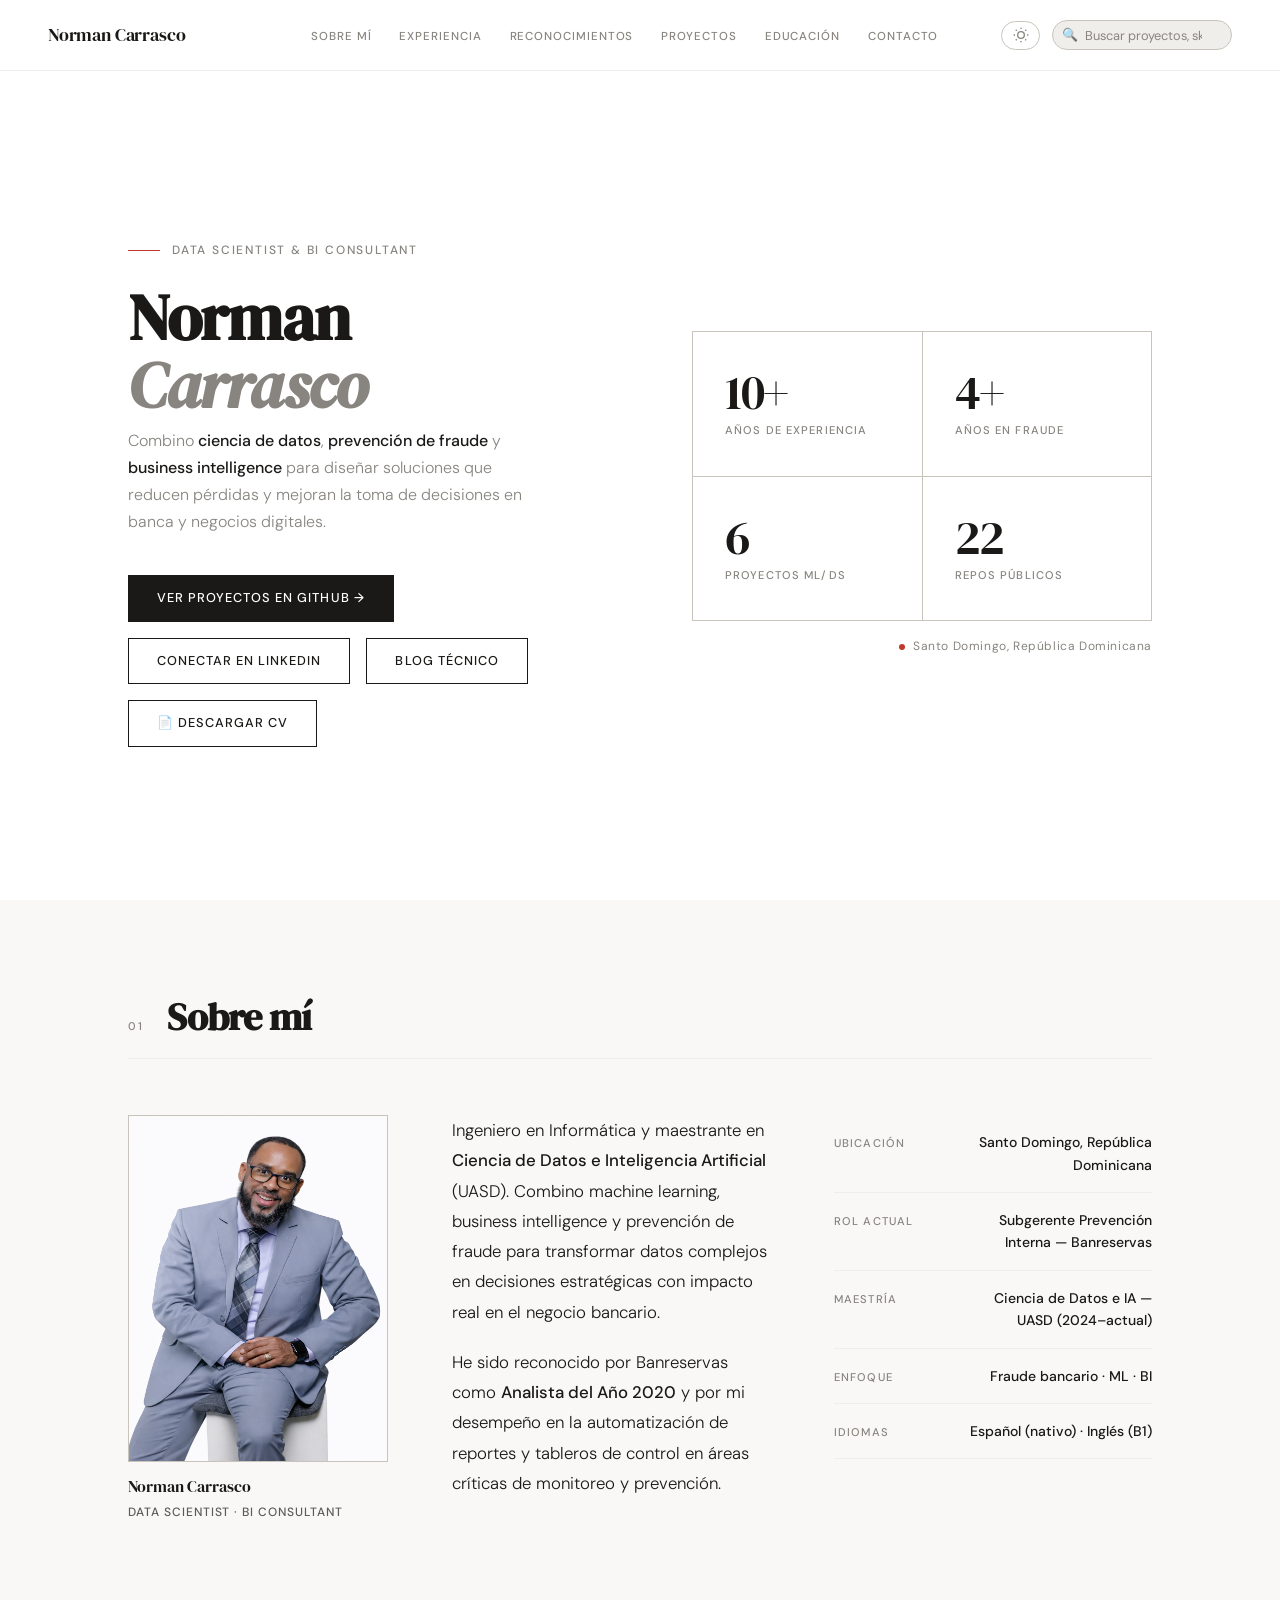
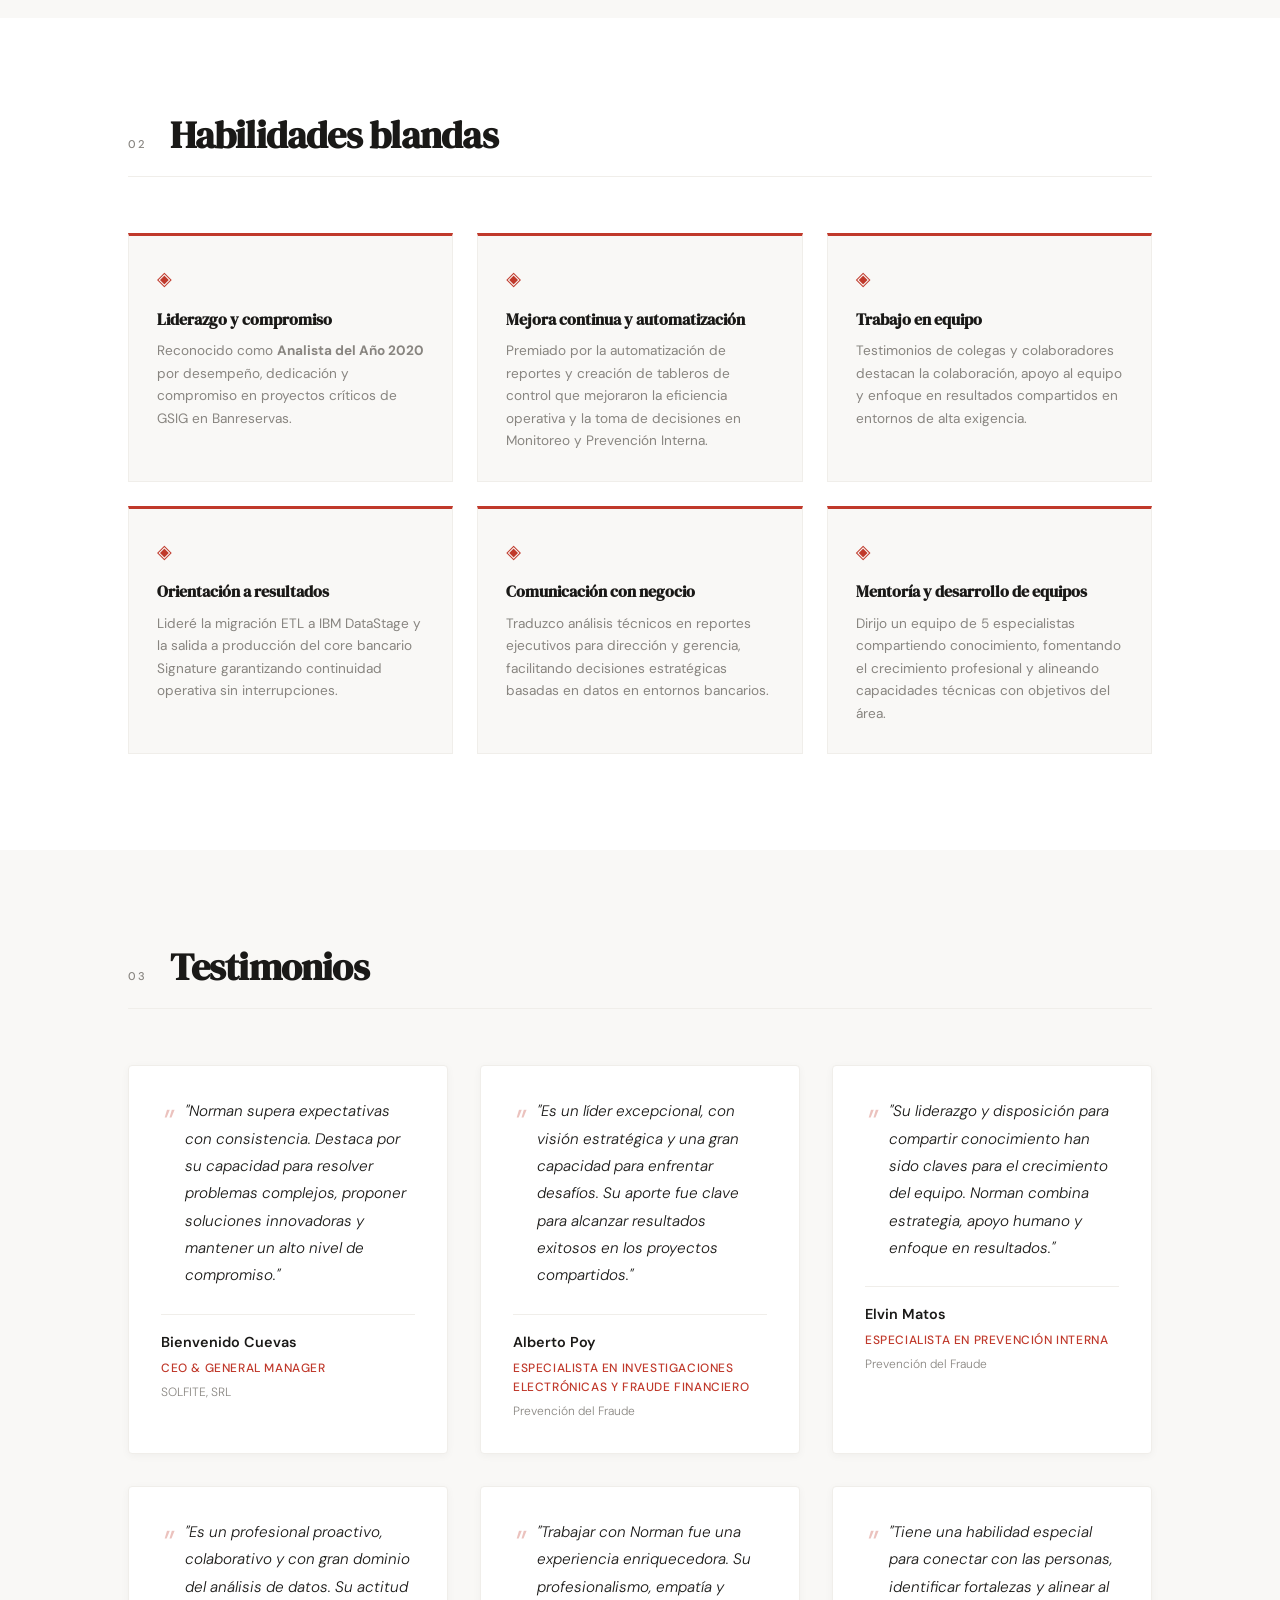
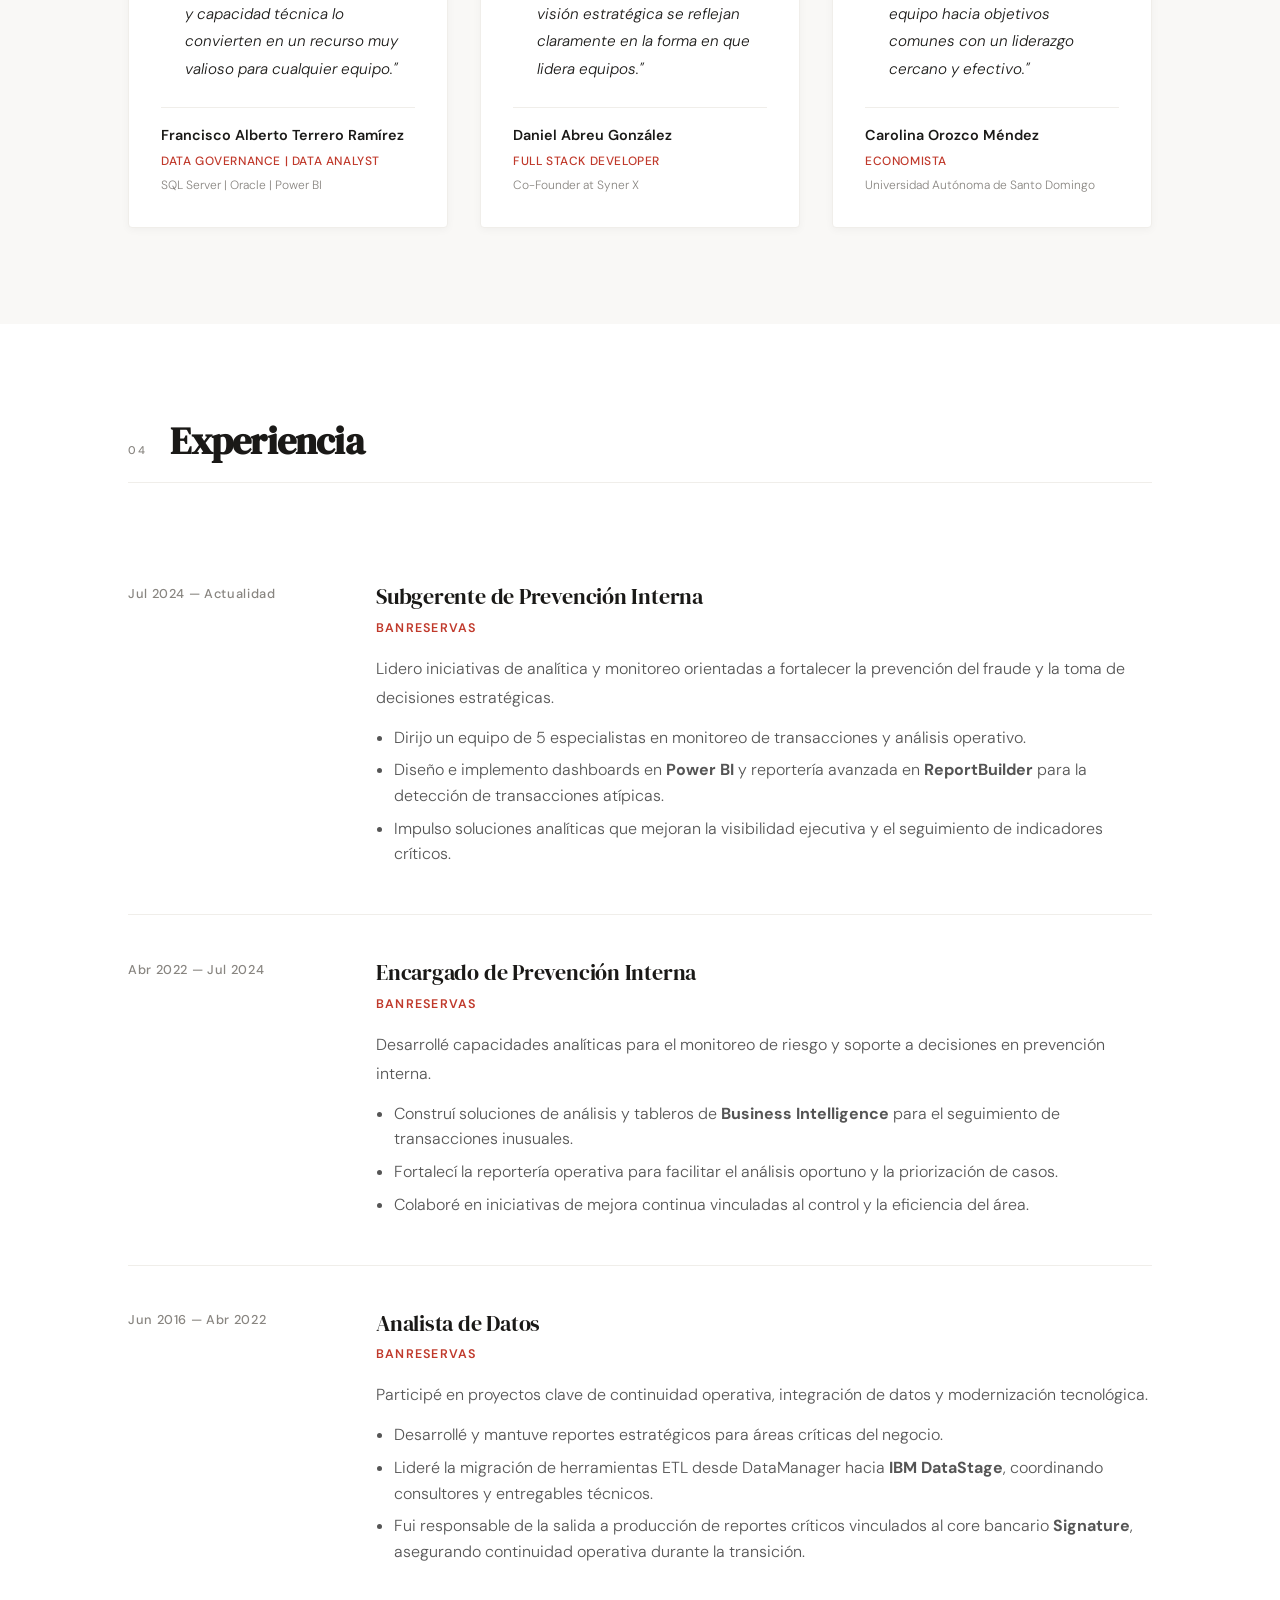
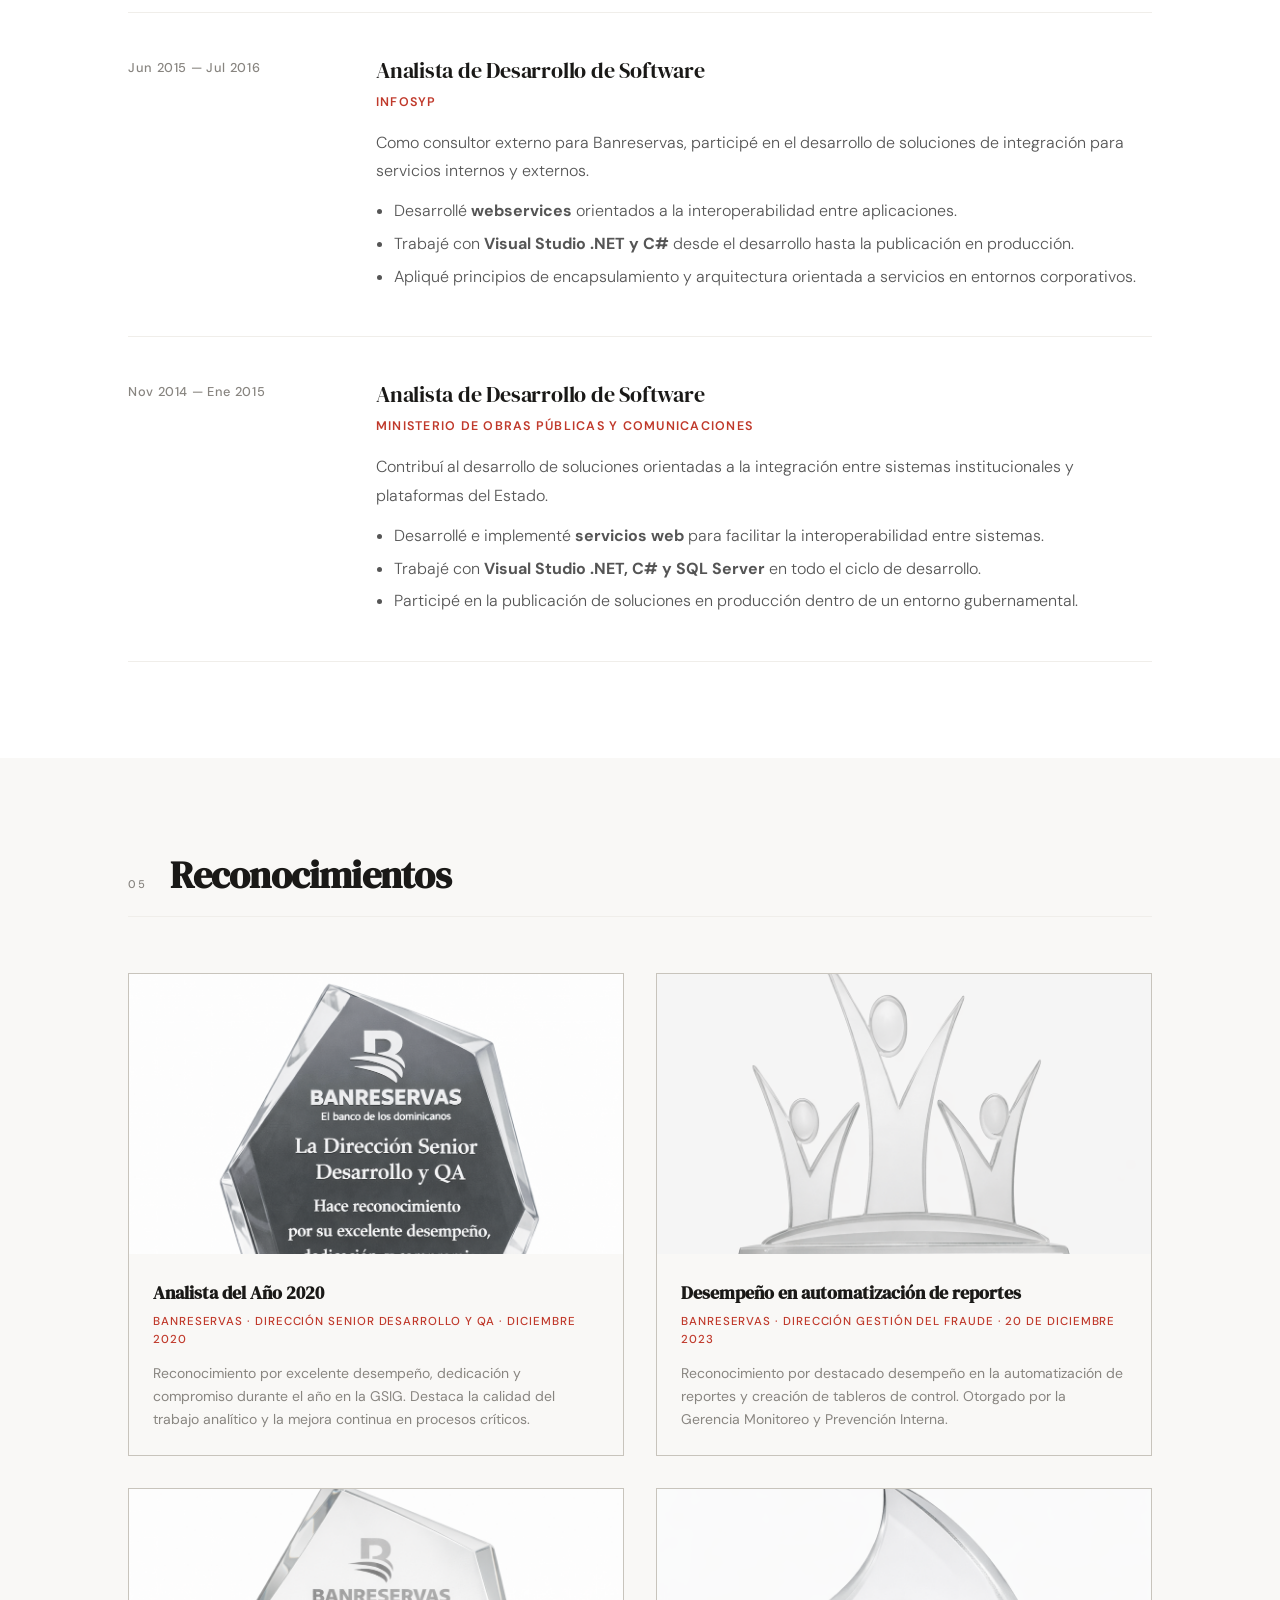
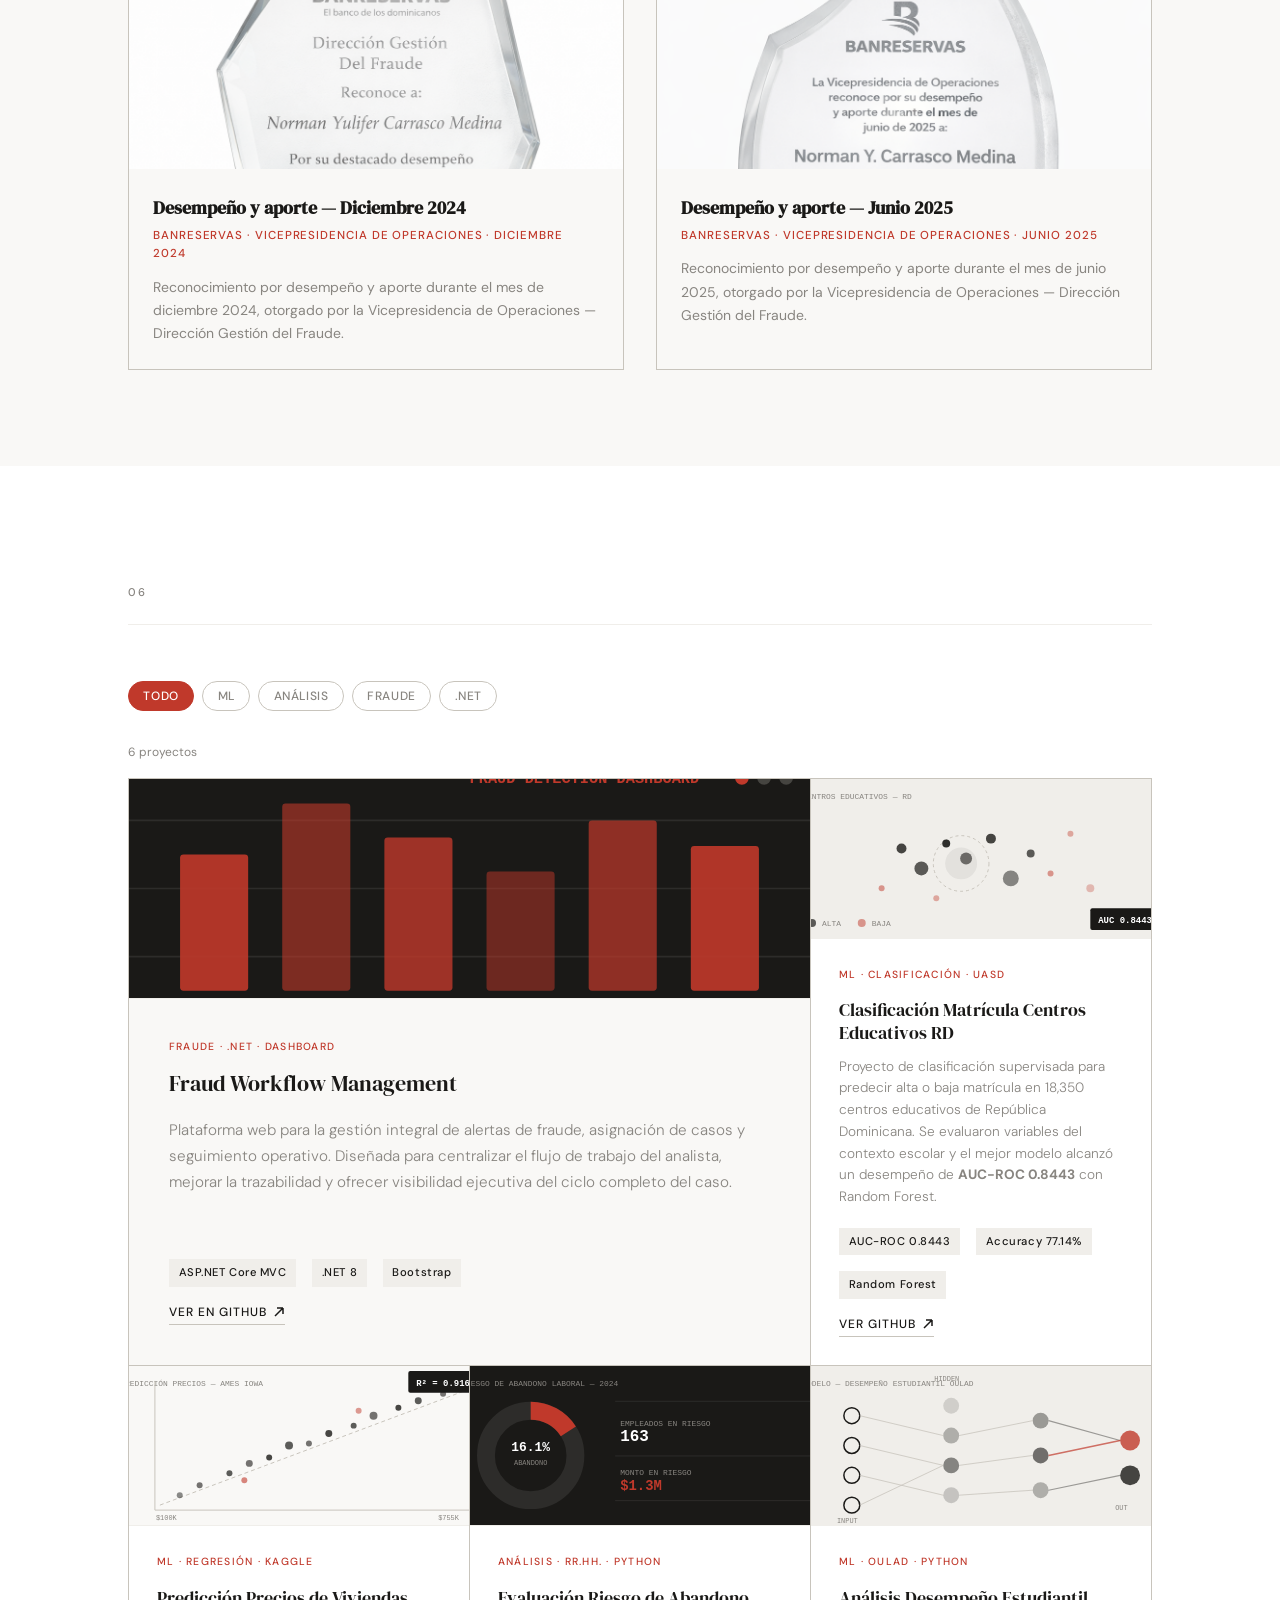
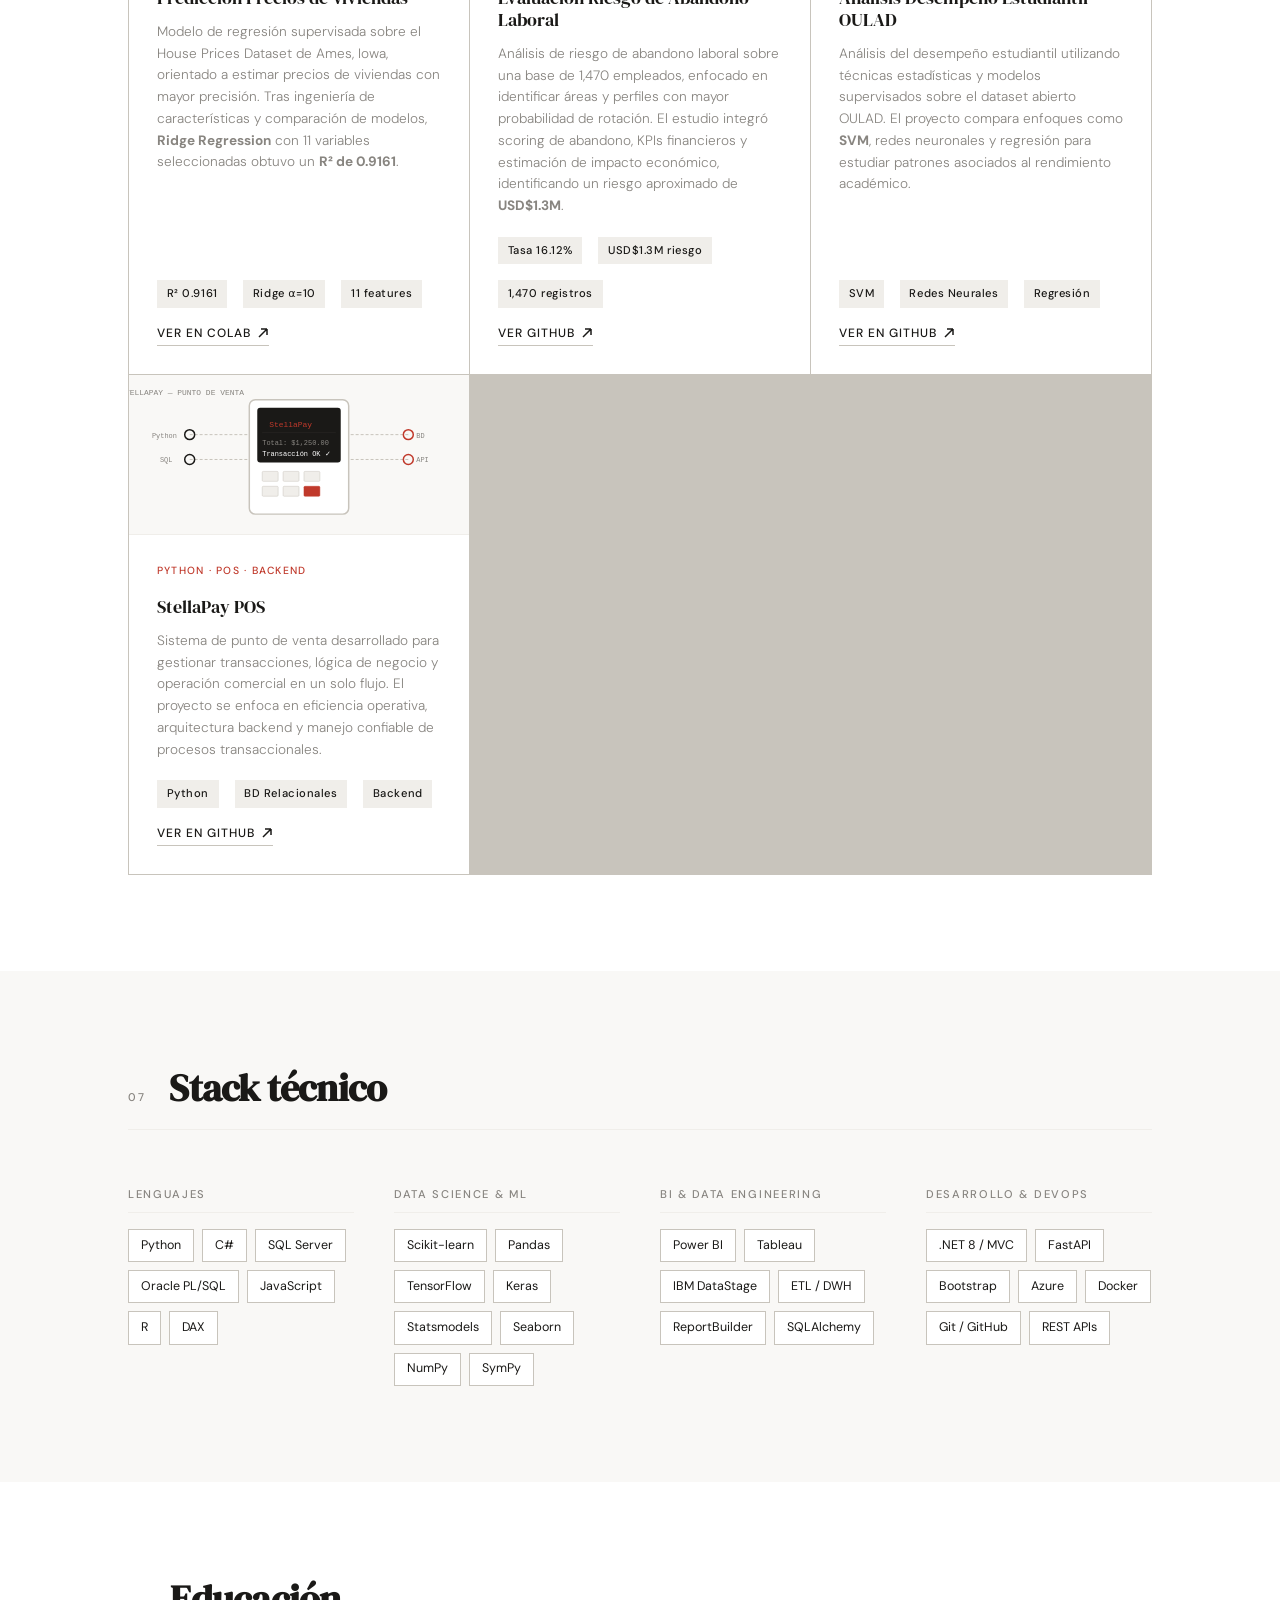
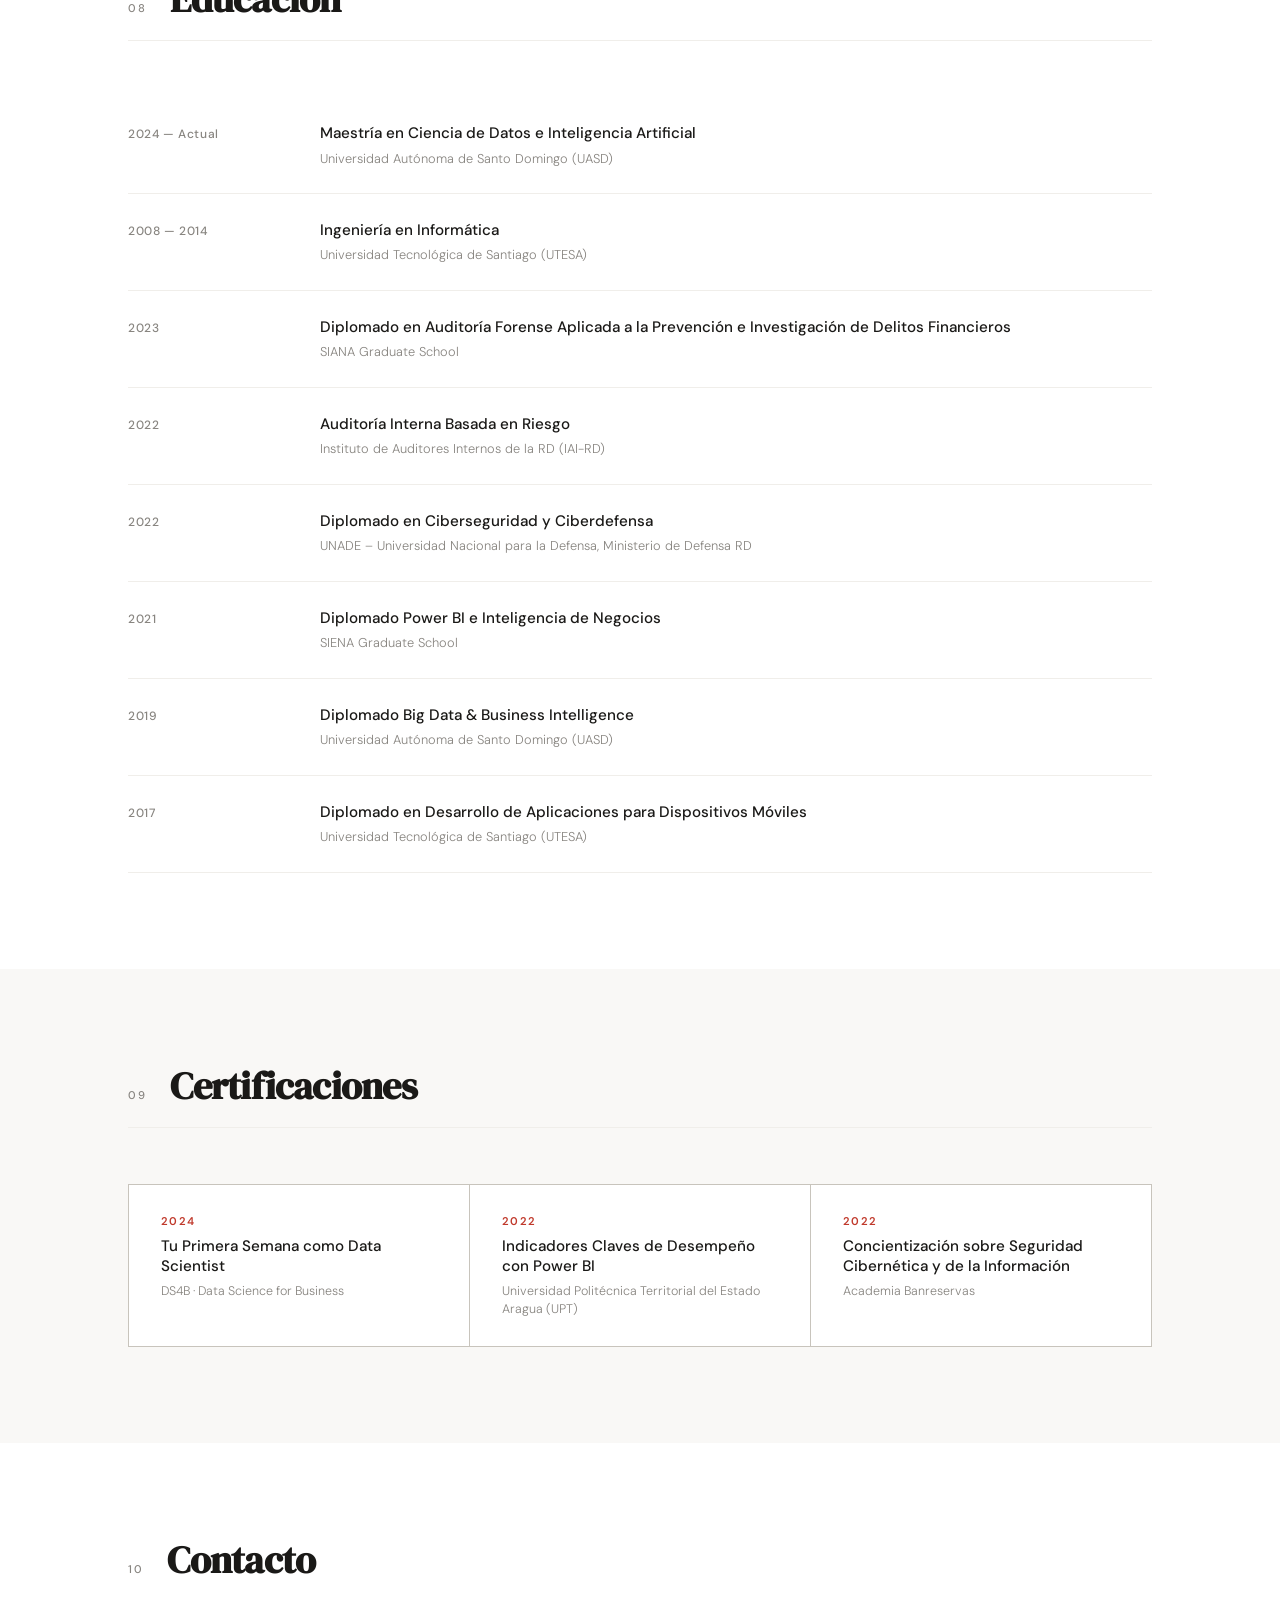
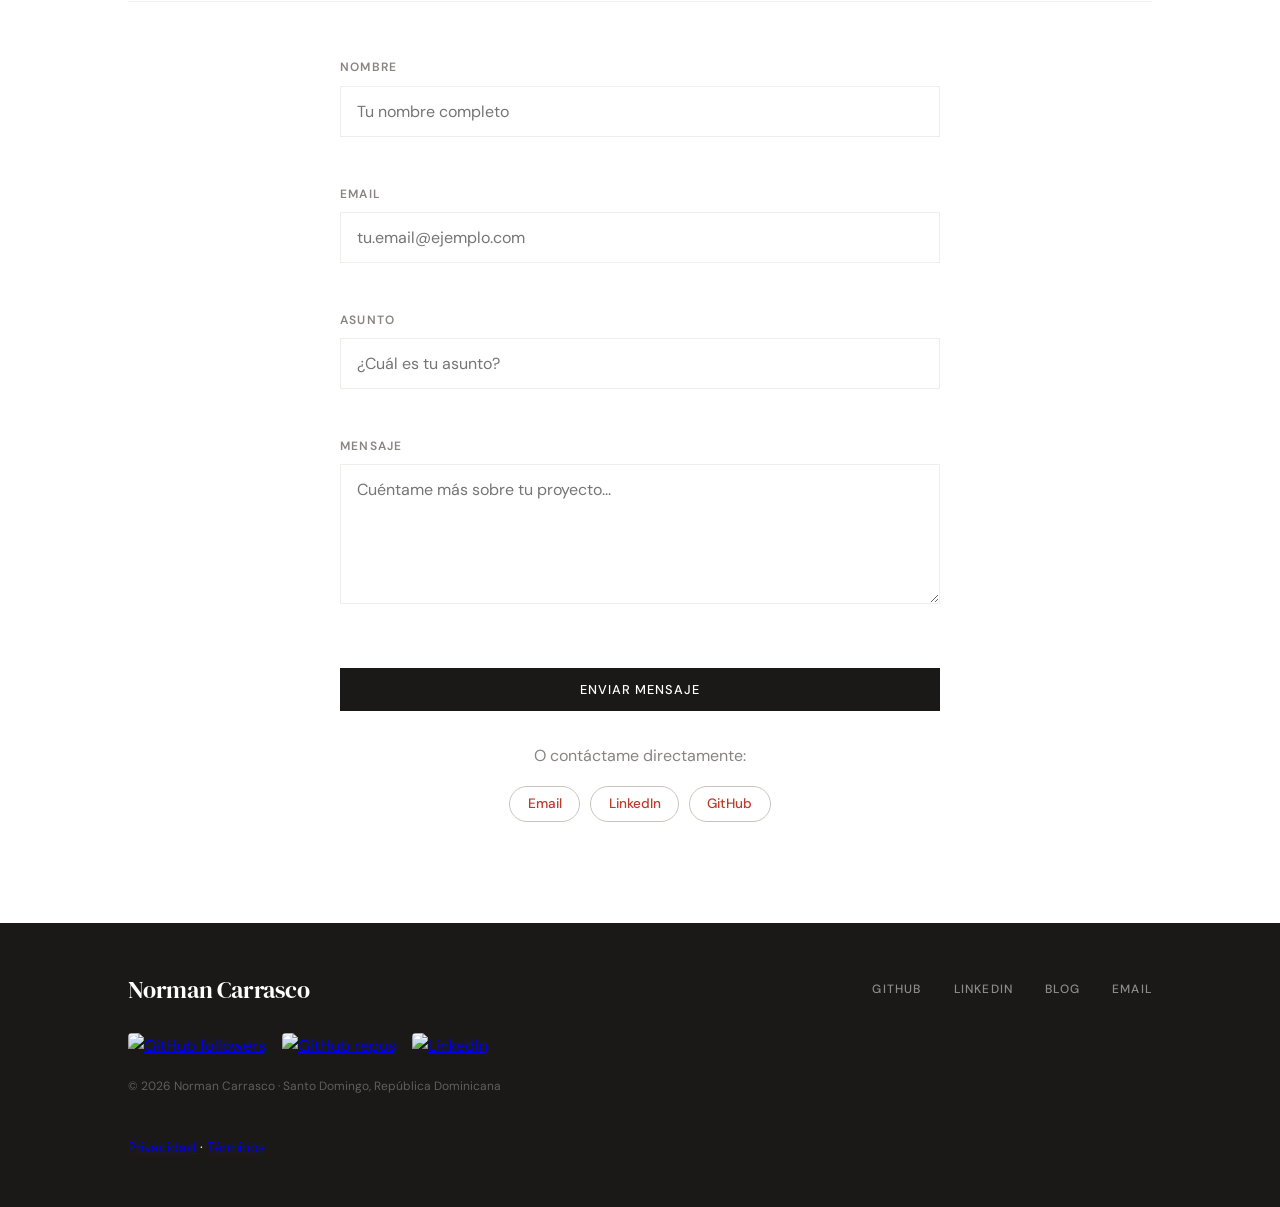
==== index.html @ 51c22819 "Fix nav overflow and mobile layout - Reduce nav from 10 to 6 items (remove Soft Skills, Testimonios," ====
<!DOCTYPE html>
<html lang="es">
<head>
    <meta charset="UTF-8">
    <meta name="viewport" content="width=device-width, initial-scale=1.0">
    <meta name="description" content="Portfolio de Norman Carrasco - Data Scientist & BI Consultant">
    <meta name="author" content="Norman Carrasco">

    <!-- Open Graph Tags -->
    <meta property="og:type" content="website">
    <meta property="og:title" content="Norman Carrasco - Data Scientist & BI Consultant">
    <meta property="og:description" content="Descubre mi portfolio profesional con proyectos de Data Science, BI y Data Engineering">
    <meta property="og:image" content="https://github.com/NCarrasco/norman-portafolio/raw/main/image/picture-norman.jpeg">

    <!-- Twitter Card Tags -->
    <meta name="twitter:card" content="summary_large_image">
    <meta name="twitter:title" content="Norman Carrasco - Portfolio">
    <meta name="twitter:description" content="Data Scientist & BI Consultant">

    <!-- Fonts -->
    <link rel="preconnect" href="https://fonts.googleapis.com">
    <link rel="preconnect" href="https://fonts.gstatic.com" crossorigin>
    <link href="https://fonts.googleapis.com/css2?family=DM+Serif+Display:ital@0;1&family=DM+Sans:wght@300;400;500&display=swap" rel="stylesheet">

    <!-- Styles -->
    <link rel="stylesheet" href="css/styles.css">
    <link rel="stylesheet" href="src/css/theme.css">
    <link rel="stylesheet" href="src/css/modules.css">

    <!-- Favicon -->
    <link rel="icon" type="image/svg+xml" href="favicon.svg">
    <link rel="apple-touch-icon" href="favicon.ico">

    <title>Norman Carrasco - Data Scientist & BI Consultant</title>
</head>
<body>
    <div id="app" class="app-container">
        <!-- Navigation -->
        <nav id="navbar" class="navbar">
          <a href="#" class="nav-logo">Norman Carrasco</a>

          <!-- Mobile hamburger menu -->
          <div class="nav-hamburger" data-toggle="mobile-menu">
            <span></span>
            <span></span>
            <span></span>
          </div>

          <!-- Navigation links -->
          <ul class="nav-links" data-menu="primary">
            <li><a href="#sobre" data-nav-link="about">Sobre mí</a></li>
            <li><a href="#experiencia" data-nav-link="experience">Experiencia</a></li>
            <li><a href="#reconocimientos" data-nav-link="awards">Reconocimientos</a></li>
            <li><a href="#proyectos" data-nav-link="projects">Proyectos</a></li>
            <li><a href="#educacion" data-nav-link="education">Educación</a></li>
            <li><a href="#contacto" data-nav-link="contact">Contacto</a></li>
          </ul>

          <!-- Theme toggle and search icons -->
          <div class="nav-actions">
            <button class="nav-theme-toggle" data-action="toggle-theme" title="Toggle theme">
              <!-- Sun icon (light mode) -->
              <svg class="theme-icon theme-sun" viewBox="0 0 24 24" fill="none" stroke="currentColor" stroke-width="2">
                <circle cx="12" cy="12" r="5"></circle>
                <line x1="12" y1="1" x2="12" y2="3"></line>
                <line x1="12" y1="21" x2="12" y2="23"></line>
                <line x1="4.22" y1="4.22" x2="5.64" y2="5.64"></line>
                <line x1="18.36" y1="18.36" x2="19.78" y2="19.78"></line>
                <line x1="1" y1="12" x2="3" y2="12"></line>
                <line x1="21" y1="12" x2="23" y2="12"></line>
                <line x1="4.22" y1="19.78" x2="5.64" y2="18.36"></line>
                <line x1="18.36" y1="5.64" x2="19.78" y2="4.22"></line>
              </svg>
              <!-- Moon icon (dark mode) -->
              <svg class="theme-icon theme-moon" viewBox="0 0 24 24" fill="none" stroke="currentColor" stroke-width="2" style="display: none;">
                <path d="M21 12.79A9 9 0 1 1 11.21 3 7 7 0 0 0 21 12.79z"></path>
              </svg>
            </button>

            <button class="nav-search" data-action="open-search" title="Search">
              <svg viewBox="0 0 24 24" fill="none" stroke="currentColor" stroke-width="2">
                <circle cx="11" cy="11" r="8"></circle>
                <path d="m21 21-4.35-4.35"></path>
              </svg>
            </button>
          </div>
        </nav>

        <!-- Main content -->
        <main id="main-content" class="main-content">

          <!-- HERO SECTION -->
          <section class="hero" data-section="hero">
            <div class="hero-left">
              <p class="hero-eyebrow fade-in">Data Scientist & BI Consultant</p>
              <h1 class="hero-name fade-in">Norman<br><em>Carrasco</em></h1>
              <p class="hero-tagline fade-in">
                Combino <strong>ciencia de datos</strong>, <strong>prevención de fraude</strong> y
                <strong>business intelligence</strong> para diseñar soluciones que reducen pérdidas y
                mejoran la toma de decisiones en banca y negocios digitales.
              </p>
              <div class="hero-ctas fade-in">
                <a href="https://github.com/NCarrasco" target="_blank" class="btn btn-primary" data-cta="github">
                  Ver proyectos en GitHub →
                </a>
                <a href="https://www.linkedin.com/in/nocarrasco" target="_blank" class="btn btn-outline" data-cta="linkedin">
                  Conectar en LinkedIn
                </a>
                <a href="https://apren2tics.wordpress.com" target="_blank" class="btn btn-outline" data-cta="blog">
                  Blog técnico
                </a>
                <a href="cv.html" target="_blank" class="btn btn-outline" data-cta="cv">
                  📄 Descargar CV
                </a>
              </div>
            </div>

            <div class="hero-right fade-in">
              <div class="hero-stats" data-stats="metrics">
                <div class="stat-box" data-stat="experience">
                  <div class="stat-number">10+</div>
                  <div class="stat-label">Años de experiencia</div>
                </div>
                <div class="stat-box" data-stat="fraud">
                  <div class="stat-number">4+</div>
                  <div class="stat-label">Años en fraude</div>
                </div>
                <div class="stat-box" data-stat="projects">
                  <div class="stat-number">6</div>
                  <div class="stat-label">Proyectos ML/DS</div>
                </div>
                <div class="stat-box" data-stat="repos">
                  <div class="stat-number">22</div>
                  <div class="stat-label">Repos públicos</div>
                </div>
              </div>

              <p class="hero-location">
                <span class="dot"></span>
                Santo Domingo, República Dominicana
              </p>
            </div>
          </section>

          <!-- ABOUT SECTION -->
          <section id="sobre" data-section="about" class="fade-in">
            <div class="section-header">
              <span class="section-number">01</span>
              <h2 class="section-title">Sobre mí</h2>
            </div>
            <div class="about-grid">
              <div class="about-photo">
                <div class="about-photo-frame">
                  <img src="image/picture-norman-2.jpg" alt="Norman Carrasco">
                </div>
                <div class="about-photo-name">Norman Carrasco</div>
                <div class="about-photo-title">Data Scientist · BI Consultant</div>
              </div>
              <div class="about-text">
                <p>
                  Ingeniero en Informática y maestrante en <strong>Ciencia de Datos e Inteligencia Artificial</strong> (UASD).
                  Combino machine learning, business intelligence y prevención de fraude para transformar datos complejos
                  en decisiones estratégicas con impacto real en el negocio bancario.
                </p>
                <p>
                  He sido reconocido por Banreservas como <strong>Analista del Año 2020</strong> y por mi desempeño
                  en la automatización de reportes y tableros de control en áreas críticas de monitoreo y prevención.
                </p>
              </div>
              <div class="about-details" data-details="profile">
                <div class="detail-row">
                  <span class="detail-label">Ubicación</span>
                  <span class="detail-value">Santo Domingo, República Dominicana</span>
                </div>
                <div class="detail-row">
                  <span class="detail-label">Rol actual</span>
                  <span class="detail-value">Subgerente Prevención Interna — Banreservas</span>
                </div>
                <div class="detail-row">
                  <span class="detail-label">Maestría</span>
                  <span class="detail-value">Ciencia de Datos e IA — UASD (2024–actual)</span>
                </div>
                <div class="detail-row">
                  <span class="detail-label">Enfoque</span>
                  <span class="detail-value">Fraude bancario · ML · BI</span>
                </div>
                <div class="detail-row">
                  <span class="detail-label">Idiomas</span>
                  <span class="detail-value">Español (nativo) · Inglés (B1)</span>
                </div>
              </div>
            </div>
          </section>

          <!-- SOFT SKILLS SECTION -->
          <section id="soft-skills" data-section="skills" class="fade-in">
            <div class="section-header">
              <span class="section-number">02</span>
              <h2 class="section-title">Habilidades blandas</h2>
            </div>
            <div class="soft-skills-cards" data-skills="soft">
              <div class="soft-skill-card" data-skill="leadership">
                <div class="soft-skill-icon">◈</div>
                <h3 class="soft-skill-title">Liderazgo y compromiso</h3>
                <p class="soft-skill-desc">Reconocido como <strong>Analista del Año 2020</strong> por desempeño,
                dedicación y compromiso en proyectos críticos de GSIG en Banreservas.</p>
              </div>
              <div class="soft-skill-card" data-skill="automation">
                <div class="soft-skill-icon">◈</div>
                <h3 class="soft-skill-title">Mejora continua y automatización</h3>
                <p class="soft-skill-desc">Premiado por la automatización de reportes y creación de tableros
                de control que mejoraron la eficiencia operativa y la toma de decisiones en Monitoreo y Prevención Interna.</p>
              </div>
              <div class="soft-skill-card" data-skill="teamwork">
                <div class="soft-skill-icon">◈</div>
                <h3 class="soft-skill-title">Trabajo en equipo</h3>
                <p class="soft-skill-desc">Testimonios de colegas y colaboradores destacan la colaboración,
                apoyo al equipo y enfoque en resultados compartidos en entornos de alta exigencia.</p>
              </div>
              <div class="soft-skill-card" data-skill="results">
                <div class="soft-skill-icon">◈</div>
                <h3 class="soft-skill-title">Orientación a resultados</h3>
                <p class="soft-skill-desc">Lideré la migración ETL a IBM DataStage y la salida a producción
                del core bancario Signature garantizando continuidad operativa sin interrupciones.</p>
              </div>
              <div class="soft-skill-card" data-skill="communication">
                <div class="soft-skill-icon">◈</div>
                <h3 class="soft-skill-title">Comunicación con negocio</h3>
                <p class="soft-skill-desc">Traduzco análisis técnicos en reportes ejecutivos para dirección y
                gerencia, facilitando decisiones estratégicas basadas en datos en entornos bancarios.</p>
              </div>
              <div class="soft-skill-card" data-skill="mentoring">
                <div class="soft-skill-icon">◈</div>
                <h3 class="soft-skill-title">Mentoría y desarrollo de equipos</h3>
                <p class="soft-skill-desc">Dirijo un equipo de 5 especialistas compartiendo conocimiento,
                fomentando el crecimiento profesional y alineando capacidades técnicas con objetivos del área.</p>
              </div>
            </div>
          </section>

          <!-- TESTIMONIALS SECTION -->
          <section id="testimonios" data-section="testimonials" class="fade-in">
            <div class="section-header">
              <span class="section-number">03</span>
              <h2 class="section-title">Testimonios</h2>
            </div>
            <div class="testimonials-grid" data-testimonials="list">
              <div class="testimonial-card" data-testimonial="bienvenido">
                <div class="testimonial-quote">"Norman supera expectativas con consistencia. Destaca por su capacidad para resolver problemas complejos, proponer soluciones innovadoras y mantener un alto nivel de compromiso."</div>
                <div class="testimonial-author">
                  <div class="testimonial-name">Bienvenido Cuevas</div>
                  <div class="testimonial-title">CEO & General Manager</div>
                  <div class="testimonial-company">SOLFITE, SRL</div>
                </div>
              </div>

              <div class="testimonial-card" data-testimonial="alberto">
                <div class="testimonial-quote">"Es un líder excepcional, con visión estratégica y una gran capacidad para enfrentar desafíos. Su aporte fue clave para alcanzar resultados exitosos en los proyectos compartidos."</div>
                <div class="testimonial-author">
                  <div class="testimonial-name">Alberto Poy</div>
                  <div class="testimonial-title">Especialista en Investigaciones Electrónicas y Fraude Financiero</div>
                  <div class="testimonial-company">Prevención del Fraude</div>
                </div>
              </div>

              <div class="testimonial-card" data-testimonial="elvin">
                <div class="testimonial-quote">"Su liderazgo y disposición para compartir conocimiento han sido claves para el crecimiento del equipo. Norman combina estrategia, apoyo humano y enfoque en resultados."</div>
                <div class="testimonial-author">
                  <div class="testimonial-name">Elvin Matos</div>
                  <div class="testimonial-title">Especialista en Prevención Interna</div>
                  <div class="testimonial-company">Prevención del Fraude</div>
                </div>
              </div>

              <div class="testimonial-card" data-testimonial="francisco">
                <div class="testimonial-quote">"Es un profesional proactivo, colaborativo y con gran dominio del análisis de datos. Su actitud y capacidad técnica lo convierten en un recurso muy valioso para cualquier equipo."</div>
                <div class="testimonial-author">
                  <div class="testimonial-name">Francisco Alberto Terrero Ramírez</div>
                  <div class="testimonial-title">Data Governance | Data Analyst</div>
                  <div class="testimonial-company">SQL Server | Oracle | Power BI</div>
                </div>
              </div>

              <div class="testimonial-card" data-testimonial="daniel">
                <div class="testimonial-quote">"Trabajar con Norman fue una experiencia enriquecedora. Su profesionalismo, empatía y visión estratégica se reflejan claramente en la forma en que lidera equipos."</div>
                <div class="testimonial-author">
                  <div class="testimonial-name">Daniel Abreu González</div>
                  <div class="testimonial-title">Full Stack Developer</div>
                  <div class="testimonial-company">Co-Founder at Syner X</div>
                </div>
              </div>

              <div class="testimonial-card" data-testimonial="carolina">
                <div class="testimonial-quote">"Tiene una habilidad especial para conectar con las personas, identificar fortalezas y alinear al equipo hacia objetivos comunes con un liderazgo cercano y efectivo."</div>
                <div class="testimonial-author">
                  <div class="testimonial-name">Carolina Orozco Méndez</div>
                  <div class="testimonial-title">Economista</div>
                  <div class="testimonial-company">Universidad Autónoma de Santo Domingo</div>
                </div>
              </div>
            </div>
          </section>

          <!-- EXPERIENCE SECTION -->
          <section id="experiencia" data-section="experience" class="fade-in">
            <div class="section-header">
              <span class="section-number">04</span>
              <h2 class="section-title">Experiencia</h2>
            </div>
            <div class="exp-list" data-experience="timeline">
              <div class="exp-item" data-job="banreservas-1">
                <div class="exp-period">Jul 2024 — Actualidad</div>
                <div class="exp-content">
                  <div class="exp-role">Subgerente de Prevención Interna</div>
                  <div class="exp-company">Banreservas</div>
                  <div class="exp-desc">
                    Lidero iniciativas de analítica y monitoreo orientadas a fortalecer la prevención del fraude y la toma de decisiones estratégicas.
                    <ul class="exp-bullets">
                      <li>Dirijo un equipo de 5 especialistas en monitoreo de transacciones y análisis operativo.</li>
                      <li>Diseño e implemento dashboards en <strong>Power BI</strong> y reportería avanzada en <strong>ReportBuilder</strong> para la detección de transacciones atípicas.</li>
                      <li>Impulso soluciones analíticas que mejoran la visibilidad ejecutiva y el seguimiento de indicadores críticos.</li>
                    </ul>
                  </div>
                </div>
              </div>

              <div class="exp-item" data-job="banreservas-2">
                <div class="exp-period">Abr 2022 — Jul 2024</div>
                <div class="exp-content">
                  <div class="exp-role">Encargado de Prevención Interna</div>
                  <div class="exp-company">Banreservas</div>
                  <div class="exp-desc">
                    Desarrollé capacidades analíticas para el monitoreo de riesgo y soporte a decisiones en prevención interna.
                    <ul class="exp-bullets">
                      <li>Construí soluciones de análisis y tableros de <strong>Business Intelligence</strong> para el seguimiento de transacciones inusuales.</li>
                      <li>Fortalecí la reportería operativa para facilitar el análisis oportuno y la priorización de casos.</li>
                      <li>Colaboré en iniciativas de mejora continua vinculadas al control y la eficiencia del área.</li>
                    </ul>
                  </div>
                </div>
              </div>

              <div class="exp-item" data-job="banreservas-3">
                <div class="exp-period">Jun 2016 — Abr 2022</div>
                <div class="exp-content">
                  <div class="exp-role">Analista de Datos</div>
                  <div class="exp-company">Banreservas</div>
                  <div class="exp-desc">
                    Participé en proyectos clave de continuidad operativa, integración de datos y modernización tecnológica.
                    <ul class="exp-bullets">
                      <li>Desarrollé y mantuve reportes estratégicos para áreas críticas del negocio.</li>
                      <li>Lideré la migración de herramientas ETL desde DataManager hacia <strong>IBM DataStage</strong>, coordinando consultores y entregables técnicos.</li>
                      <li>Fui responsable de la salida a producción de reportes críticos vinculados al core bancario <strong>Signature</strong>, asegurando continuidad operativa durante la transición.</li>
                    </ul>
                  </div>
                </div>
              </div>

              <div class="exp-item" data-job="infosyp">
                <div class="exp-period">Jun 2015 — Jul 2016</div>
                <div class="exp-content">
                  <div class="exp-role">Analista de Desarrollo de Software</div>
                  <div class="exp-company">Infosyp</div>
                  <div class="exp-desc">
                    Como consultor externo para Banreservas, participé en el desarrollo de soluciones de integración para servicios internos y externos.
                    <ul class="exp-bullets">
                      <li>Desarrollé <strong>webservices</strong> orientados a la interoperabilidad entre aplicaciones.</li>
                      <li>Trabajé con <strong>Visual Studio .NET y C#</strong> desde el desarrollo hasta la publicación en producción.</li>
                      <li>Apliqué principios de encapsulamiento y arquitectura orientada a servicios en entornos corporativos.</li>
                    </ul>
                  </div>
                </div>
              </div>

              <div class="exp-item" data-job="mopc">
                <div class="exp-period">Nov 2014 — Ene 2015</div>
                <div class="exp-content">
                  <div class="exp-role">Analista de Desarrollo de Software</div>
                  <div class="exp-company">Ministerio de Obras Públicas y Comunicaciones</div>
                  <div class="exp-desc">
                    Contribuí al desarrollo de soluciones orientadas a la integración entre sistemas institucionales y plataformas del Estado.
                    <ul class="exp-bullets">
                      <li>Desarrollé e implementé <strong>servicios web</strong> para facilitar la interoperabilidad entre sistemas.</li>
                      <li>Trabajé con <strong>Visual Studio .NET, C# y SQL Server</strong> en todo el ciclo de desarrollo.</li>
                      <li>Participé en la publicación de soluciones en producción dentro de un entorno gubernamental.</li>
                    </ul>
                  </div>
                </div>
              </div>
            </div>
          </section>

          <!-- AWARDS SECTION -->
          <section id="reconocimientos" data-section="awards" class="fade-in">
            <div class="section-header">
              <span class="section-number">05</span>
              <h2 class="section-title">Reconocimientos</h2>
            </div>
            <div class="awards-grid">

              <article class="award-card" data-award="analista-2020">
                <img src="image/Analista-Año-2020.png"
                     alt="Analista del Año 2020 — Banreservas, Dirección Senior Desarrollo y QA"
                     loading="lazy" class="award-img">
                <div class="award-body">
                  <h3 class="award-title">Analista del Año 2020</h3>
                  <p class="award-meta">Banreservas · Dirección Senior Desarrollo y QA · Diciembre 2020</p>
                  <p class="award-desc">Reconocimiento por excelente desempeño, dedicación y compromiso
                  durante el año en la GSIG. Destaca la calidad del trabajo analítico y la mejora continua en procesos críticos.</p>
                </div>
              </article>

              <article class="award-card" data-award="automatizacion">
                <img src="image/Reconocimiento_Desempeño.jpg"
                     alt="Desempeño en automatización de reportes — Banreservas, Dirección Gestión del Fraude"
                     loading="lazy" class="award-img">
                <div class="award-body">
                  <h3 class="award-title">Desempeño en automatización de reportes</h3>
                  <p class="award-meta">Banreservas · Dirección Gestión del Fraude · 20 de diciembre 2023</p>
                  <p class="award-desc">Reconocimiento por destacado desempeño en la automatización de reportes
                  y creación de tableros de control. Otorgado por la Gerencia Monitoreo y Prevención Interna.</p>
                </div>
              </article>

              <article class="award-card" data-award="vicepresidencia-2024">
                <img src="image/Destacado-desempeño.jpg"
                     alt="Reconocimiento Desempeño Diciembre 2024 — Banreservas, Vicepresidencia de Operaciones"
                     loading="lazy" class="award-img">
                <div class="award-body">
                  <h3 class="award-title">Desempeño y aporte — Diciembre 2024</h3>
                  <p class="award-meta">Banreservas · Vicepresidencia de Operaciones · Diciembre 2024</p>
                  <p class="award-desc">Reconocimiento por desempeño y aporte durante el mes de diciembre 2024,
                  otorgado por la Vicepresidencia de Operaciones — Dirección Gestión del Fraude.</p>
                </div>
              </article>

              <article class="award-card" data-award="vicepresidencia-2025">
                <img src="image/Aportes-a-mejoras.png"
                     alt="Reconocimiento Desempeño Junio 2025 — Banreservas, Vicepresidencia de Operaciones"
                     loading="lazy" class="award-img">
                <div class="award-body">
                  <h3 class="award-title">Desempeño y aporte — Junio 2025</h3>
                  <p class="award-meta">Banreservas · Vicepresidencia de Operaciones · Junio 2025</p>
                  <p class="award-desc">Reconocimiento por desempeño y aporte durante el mes de junio 2025,
                  otorgado por la Vicepresidencia de Operaciones — Dirección Gestión del Fraude.</p>
                </div>
              </article>

            </div>
          </section>

          <!-- PROJECTS SECTION -->
          <section id="proyectos" data-section="projects" class="fade-in">
            <div class="section-header">
              <span class="section-number">06</span>
              <h2 class="section-title">Proyectos</h2>
            </div>
            <div class="projects-grid" data-projects="grid">
              <div class="project-card project-card-featured" data-project="fraud-workflow">
                <svg class="project-illustration" viewBox="0 0 400 160" xmlns="http://www.w3.org/2000/svg" preserveAspectRatio="xMidYMid slice">
                  <rect width="400" height="160" fill="#1a1917"/>
                  <line x1="0" y1="40" x2="400" y2="40" stroke="#2d2c2a" stroke-width="1"/>
                  <line x1="0" y1="80" x2="400" y2="80" stroke="#2d2c2a" stroke-width="1"/>
                  <line x1="0" y1="120" x2="400" y2="120" stroke="#2d2c2a" stroke-width="1"/>
                  <rect x="30" y="60" width="40" height="80" fill="#c0392b" opacity="0.9" rx="2"/>
                  <rect x="90" y="30" width="40" height="110" fill="#c0392b" opacity="0.6" rx="2"/>
                  <rect x="150" y="50" width="40" height="90" fill="#c0392b" opacity="0.8" rx="2"/>
                  <rect x="210" y="70" width="40" height="70" fill="#c0392b" opacity="0.5" rx="2"/>
                  <rect x="270" y="40" width="40" height="100" fill="#c0392b" opacity="0.7" rx="2"/>
                  <rect x="330" y="55" width="40" height="85" fill="#c0392b" opacity="0.9" rx="2"/>
                  <text x="30" y="155" fill="#888580" font-size="8" font-family="monospace">ALERT</text>
                  <text x="200" y="18" fill="#c0392b" font-size="9" font-family="monospace" font-weight="bold">FRAUD DETECTION DASHBOARD</text>
                  <circle cx="360" cy="15" r="4" fill="#c0392b"/>
                  <circle cx="373" cy="15" r="4" fill="#888580" opacity="0.4"/>
                  <circle cx="386" cy="15" r="4" fill="#888580" opacity="0.4"/>
                </svg>
                <div class="project-body">
                  <div class="project-tag">Fraude · .NET · Dashboard</div>
                  <div class="project-name">Fraud Workflow Management</div>
                  <div class="project-desc">
                    Plataforma web para la gestión integral de alertas de fraude, asignación de casos y seguimiento operativo.
                    Diseñada para centralizar el flujo de trabajo del analista, mejorar la trazabilidad y ofrecer visibilidad ejecutiva del ciclo completo del caso.
                  </div>
                  <div class="project-metrics">
                    <span class="metric-pill">ASP.NET Core MVC</span>
                    <span class="metric-pill">.NET 8</span>
                    <span class="metric-pill">Bootstrap</span>
                  </div>
                  <a href="https://github.com/NCarrasco/FRAUD-WORKFLOW-MANAGEMENT" target="_blank" class="project-link">
                    Ver en GitHub
                    <svg viewBox="0 0 12 12" fill="none" stroke="currentColor" stroke-width="1.5"><path d="M2 10L10 2M10 2H4M10 2v6"/></svg>
                  </a>
                </div>
              </div>

              <div class="project-card" data-project="matricula">
                <svg class="project-illustration" viewBox="0 0 400 160" xmlns="http://www.w3.org/2000/svg" preserveAspectRatio="xMidYMid slice">
                  <rect width="400" height="160" fill="#f0eeea"/>
                  <text x="20" y="20" fill="#888580" font-size="8" font-family="monospace">CENTROS EDUCATIVOS — RD</text>
                  <circle cx="180" cy="85" r="28" fill="none" stroke="#c8c4bc" stroke-width="1" stroke-dasharray="3,3"/>
                  <circle cx="180" cy="85" r="16" fill="#1a1917" opacity="0.06"/>
                  <circle cx="120" cy="70" r="5" fill="#1a1917" opacity="0.8"/>
                  <circle cx="140" cy="90" r="7" fill="#1a1917" opacity="0.7"/>
                  <circle cx="165" cy="65" r="4" fill="#1a1917" opacity="0.9"/>
                  <circle cx="185" cy="80" r="6" fill="#1a1917" opacity="0.6"/>
                  <circle cx="210" cy="60" r="5" fill="#1a1917" opacity="0.8"/>
                  <circle cx="230" cy="100" r="8" fill="#1a1917" opacity="0.5"/>
                  <circle cx="250" cy="75" r="4" fill="#1a1917" opacity="0.7"/>
                  <circle cx="100" cy="110" r="3" fill="#c0392b" opacity="0.5"/>
                  <circle cx="155" cy="120" r="3" fill="#c0392b" opacity="0.4"/>
                  <circle cx="270" cy="95" r="3" fill="#c0392b" opacity="0.5"/>
                  <circle cx="290" cy="55" r="3" fill="#c0392b" opacity="0.4"/>
                  <circle cx="310" cy="110" r="4" fill="#c0392b" opacity="0.3"/>
                  <circle cx="30" cy="145" r="4" fill="#1a1917" opacity="0.7"/>
                  <text x="40" y="148" fill="#888580" font-size="8" font-family="monospace">ALTA</text>
                  <circle cx="80" cy="145" r="4" fill="#c0392b" opacity="0.5"/>
                  <text x="90" y="148" fill="#888580" font-size="8" font-family="monospace">BAJA</text>
                  <rect x="310" y="130" width="80" height="22" fill="#1a1917" rx="2"/>
                  <text x="318" y="145" fill="white" font-size="9" font-family="monospace" font-weight="bold">AUC 0.8443</text>
                </svg>
                <div class="project-body">
                  <div class="project-tag">ML · Clasificación · UASD</div>
                  <div class="project-name">Clasificación Matrícula Centros Educativos RD</div>
                  <div class="project-desc">
                    Proyecto de clasificación supervisada para predecir alta o baja matrícula en 18,350 centros educativos de República Dominicana.
                    Se evaluaron variables del contexto escolar y el mejor modelo alcanzó un desempeño de <strong>AUC-ROC 0.8443</strong> con Random Forest.
                  </div>
                  <div class="project-metrics">
                    <span class="metric-pill">AUC-ROC 0.8443</span>
                    <span class="metric-pill">Accuracy 77.14%</span>
                    <span class="metric-pill">Random Forest</span>
                  </div>
                  <a href="https://github.com/NCarrasco/clasificacion-matricula-rd" target="_blank" class="project-link">
                    Ver GitHub
                    <svg viewBox="0 0 12 12" fill="none" stroke="currentColor" stroke-width="1.5"><path d="M2 10L10 2M10 2H4M10 2v6"/></svg>
                  </a>
                </div>
              </div>

              <div class="project-card" data-project="house-prices">
                <svg class="project-illustration" viewBox="0 0 400 160" xmlns="http://www.w3.org/2000/svg" preserveAspectRatio="xMidYMid slice">
                  <rect width="400" height="160" fill="#f9f8f6"/>
                  <text x="20" y="20" fill="#888580" font-size="8" font-family="monospace">PREDICCIÓN PRECIOS — AMES IOWA</text>
                  <line x1="60" y1="140" x2="380" y2="20" stroke="#c8c4bc" stroke-width="1" stroke-dasharray="4,3"/>
                  <circle cx="80" cy="130" r="3" fill="#1a1917" opacity="0.5"/>
                  <circle cx="100" cy="120" r="3" fill="#1a1917" opacity="0.6"/>
                  <circle cx="130" cy="108" r="3" fill="#1a1917" opacity="0.7"/>
                  <circle cx="150" cy="98" r="3.5" fill="#1a1917" opacity="0.6"/>
                  <circle cx="170" cy="92" r="3" fill="#1a1917" opacity="0.8"/>
                  <circle cx="190" cy="80" r="4" fill="#1a1917" opacity="0.7"/>
                  <circle cx="210" cy="78" r="3" fill="#1a1917" opacity="0.6"/>
                  <circle cx="230" cy="68" r="3.5" fill="#1a1917" opacity="0.8"/>
                  <circle cx="255" cy="60" r="3" fill="#1a1917" opacity="0.7"/>
                  <circle cx="275" cy="50" r="4" fill="#1a1917" opacity="0.6"/>
                  <circle cx="300" cy="42" r="3" fill="#1a1917" opacity="0.8"/>
                  <circle cx="320" cy="35" r="3.5" fill="#1a1917" opacity="0.7"/>
                  <circle cx="345" cy="28" r="3" fill="#1a1917" opacity="0.6"/>
                  <circle cx="145" cy="115" r="3" fill="#c0392b" opacity="0.6"/>
                  <circle cx="260" cy="45" r="3" fill="#c0392b" opacity="0.5"/>
                  <line x1="55" y1="15" x2="55" y2="145" stroke="#c8c4bc" stroke-width="1"/>
                  <line x1="55" y1="145" x2="385" y2="145" stroke="#c8c4bc" stroke-width="1"/>
                  <text x="56" y="155" fill="#888580" font-size="7" font-family="monospace">$100K</text>
                  <text x="340" y="155" fill="#888580" font-size="7" font-family="monospace">$755K</text>
                  <rect x="310" y="5" width="75" height="22" fill="#1a1917" rx="2"/>
                  <text x="318" y="20" fill="white" font-size="9" font-family="monospace" font-weight="bold">R² = 0.9161</text>
                </svg>
                <div class="project-body">
                  <div class="project-tag">ML · Regresión · Kaggle</div>
                  <div class="project-name">Predicción Precios de Viviendas</div>
                  <div class="project-desc">
                    Modelo de regresión supervisada sobre el House Prices Dataset de Ames, Iowa, orientado a estimar precios de viviendas con mayor precisión.
                    Tras ingeniería de características y comparación de modelos, <strong>Ridge Regression</strong> con 11 variables seleccionadas obtuvo un <strong>R² de 0.9161</strong>.
                  </div>
                  <div class="project-metrics">
                    <span class="metric-pill">R² 0.9161</span>
                    <span class="metric-pill">Ridge α=10</span>
                    <span class="metric-pill">11 features</span>
                  </div>
                  <a href="https://colab.research.google.com/drive/1n716uhElSucr2f9sEIzoLtjxJ8aOqCDY" target="_blank" class="project-link">
                    Ver en Colab
                    <svg viewBox="0 0 12 12" fill="none" stroke="currentColor" stroke-width="1.5"><path d="M2 10L10 2M10 2H4M10 2v6"/></svg>
                  </a>
                </div>
              </div>

              <div class="project-card" data-project="labor-attrition">
                <svg class="project-illustration" viewBox="0 0 400 160" xmlns="http://www.w3.org/2000/svg" preserveAspectRatio="xMidYMid slice">
                  <rect width="400" height="160" fill="#1a1917"/>
                  <text x="20" y="20" fill="#888580" font-size="8" font-family="monospace">RIESGO DE ABANDONO LABORAL — 2024</text>
                  <circle cx="90" cy="90" r="45" fill="none" stroke="#2d2c2a" stroke-width="18"/>
                  <circle cx="90" cy="90" r="45" fill="none" stroke="#c0392b" stroke-width="18"
                    stroke-dasharray="45 238" stroke-dashoffset="0" stroke-linecap="butt"
                    transform="rotate(-90 90 90)"/>
                  <text x="90" y="86" fill="white" font-size="13" font-family="monospace" font-weight="bold" text-anchor="middle">16.1%</text>
                  <text x="90" y="100" fill="#888580" font-size="7" font-family="monospace" text-anchor="middle">ABANDONO</text>
                  <rect x="175" y="35" width="200" height="1" fill="#2d2c2a"/>
                  <text x="180" y="60" fill="#888580" font-size="8" font-family="monospace">EMPLEADOS EN RIESGO</text>
                  <text x="180" y="75" fill="white" font-size="16" font-family="monospace" font-weight="bold">163</text>
                  <rect x="175" y="90" width="200" height="1" fill="#2d2c2a"/>
                  <text x="180" y="110" fill="#888580" font-size="8" font-family="monospace">MONTO EN RIESGO</text>
                  <text x="180" y="125" fill="#c0392b" font-size="14" font-family="monospace" font-weight="bold">$1.3M</text>
                  <rect x="175" y="135" width="200" height="1" fill="#2d2c2a"/>
                </svg>
                <div class="project-body">
                  <div class="project-tag">Análisis · RR.HH. · Python</div>
                  <div class="project-name">Evaluación Riesgo de Abandono Laboral</div>
                  <div class="project-desc">
                    Análisis de riesgo de abandono laboral sobre una base de 1,470 empleados, enfocado en identificar áreas y perfiles con mayor probabilidad de rotación.
                    El estudio integró scoring de abandono, KPIs financieros y estimación de impacto económico, identificando un riesgo aproximado de <strong>USD$1.3M</strong>.
                  </div>
                  <div class="project-metrics">
                    <span class="metric-pill">Tasa 16.12%</span>
                    <span class="metric-pill">USD$1.3M riesgo</span>
                    <span class="metric-pill">1,470 registros</span>
                  </div>
                  <a href="https://github.com/NCarrasco/riesgo-abandono-laboral" target="_blank" class="project-link">
                    Ver GitHub
                    <svg viewBox="0 0 12 12" fill="none" stroke="currentColor" stroke-width="1.5"><path d="M2 10L10 2M10 2H4M10 2v6"/></svg>
                  </a>
                </div>
              </div>

              <div class="project-card" data-project="oulad">
                <svg class="project-illustration" viewBox="0 0 400 160" xmlns="http://www.w3.org/2000/svg" preserveAspectRatio="xMidYMid slice">
                  <rect width="400" height="160" fill="#f0eeea"/>
                  <text x="20" y="20" fill="#888580" font-size="8" font-family="monospace">MODELO — DESEMPEÑO ESTUDIANTIL OULAD</text>
                  <circle cx="70" cy="50" r="8" fill="none" stroke="#1a1917" stroke-width="1.5"/>
                  <circle cx="70" cy="80" r="8" fill="none" stroke="#1a1917" stroke-width="1.5"/>
                  <circle cx="70" cy="110" r="8" fill="none" stroke="#1a1917" stroke-width="1.5"/>
                  <circle cx="70" cy="140" r="8" fill="none" stroke="#1a1917" stroke-width="1.5"/>
                  <circle cx="170" cy="40" r="8" fill="#1a1917" opacity="0.15"/>
                  <circle cx="170" cy="70" r="8" fill="#1a1917" opacity="0.3"/>
                  <circle cx="170" cy="100" r="8" fill="#1a1917" opacity="0.5"/>
                  <circle cx="170" cy="130" r="8" fill="#1a1917" opacity="0.2"/>
                  <circle cx="260" cy="55" r="8" fill="#1a1917" opacity="0.4"/>
                  <circle cx="260" cy="90" r="8" fill="#1a1917" opacity="0.6"/>
                  <circle cx="260" cy="125" r="8" fill="#1a1917" opacity="0.3"/>
                  <circle cx="350" cy="75" r="10" fill="#c0392b" opacity="0.8"/>
                  <circle cx="350" cy="110" r="10" fill="#1a1917" opacity="0.8"/>
                  <line x1="78" y1="50" x2="162" y2="70" stroke="#c8c4bc" stroke-width="0.8"/>
                  <line x1="78" y1="80" x2="162" y2="100" stroke="#c8c4bc" stroke-width="0.8"/>
                  <line x1="78" y1="110" x2="162" y2="130" stroke="#c8c4bc" stroke-width="0.8"/>
                  <line x1="78" y1="140" x2="162" y2="100" stroke="#c8c4bc" stroke-width="0.8"/>
                  <line x1="178" y1="70" x2="252" y2="55" stroke="#c8c4bc" stroke-width="0.8"/>
                  <line x1="178" y1="100" x2="252" y2="90" stroke="#c8c4bc" stroke-width="0.8"/>
                  <line x1="178" y1="130" x2="252" y2="125" stroke="#c8c4bc" stroke-width="0.8"/>
                  <line x1="268" y1="55" x2="340" y2="75" stroke="#1a1917" stroke-width="1.2" opacity="0.4"/>
                  <line x1="268" y1="90" x2="340" y2="75" stroke="#c0392b" stroke-width="1.5" opacity="0.7"/>
                  <line x1="268" y1="125" x2="340" y2="110" stroke="#1a1917" stroke-width="1.2" opacity="0.4"/>
                  <text x="55" y="158" fill="#888580" font-size="7" font-family="monospace">INPUT</text>
                  <text x="153" y="15" fill="#888580" font-size="7" font-family="monospace">HIDDEN</text>
                  <text x="335" y="145" fill="#888580" font-size="7" font-family="monospace">OUT</text>
                </svg>
                <div class="project-body">
                  <div class="project-tag">ML · OULAD · Python</div>
                  <div class="project-name">Análisis Desempeño Estudiantil OULAD</div>
                  <div class="project-desc">
                    Análisis del desempeño estudiantil utilizando técnicas estadísticas y modelos supervisados sobre el dataset abierto OULAD.
                    El proyecto compara enfoques como <strong>SVM</strong>, redes neuronales y regresión para estudiar patrones asociados al rendimiento académico.
                  </div>
                  <div class="project-metrics">
                    <span class="metric-pill">SVM</span>
                    <span class="metric-pill">Redes Neurales</span>
                    <span class="metric-pill">Regresión</span>
                  </div>
                  <a href="https://github.com/NCarrasco/oulad-analisis" target="_blank" class="project-link">
                    Ver en GitHub
                    <svg viewBox="0 0 12 12" fill="none" stroke="currentColor" stroke-width="1.5"><path d="M2 10L10 2M10 2H4M10 2v6"/></svg>
                  </a>
                </div>
              </div>

              <div class="project-card" data-project="stellapay">
                <svg class="project-illustration" viewBox="0 0 400 160" xmlns="http://www.w3.org/2000/svg" preserveAspectRatio="xMidYMid slice">
                  <rect width="400" height="160" fill="#f9f8f6"/>
                  <text x="20" y="20" fill="#888580" font-size="8" font-family="monospace">STELLAPAY — PUNTO DE VENTA</text>
                  <rect x="150" y="25" width="100" height="115" rx="6" fill="white" stroke="#c8c4bc" stroke-width="1.5"/>
                  <rect x="158" y="33" width="84" height="55" rx="3" fill="#1a1917"/>
                  <text x="170" y="52" fill="#c0392b" font-size="8" font-family="monospace">StellaPay</text>
                  <line x1="163" y1="58" x2="237" y2="58" stroke="#2d2c2a" stroke-width="0.5"/>
                  <text x="163" y="70" fill="#888580" font-size="7" font-family="monospace">Total: $1,250.00</text>
                  <text x="163" y="82" fill="white" font-size="7" font-family="monospace">Transacción OK ✓</text>
                  <rect x="163" y="97" width="16" height="10" rx="1" fill="#f0eeea" stroke="#c8c4bc" stroke-width="0.5"/>
                  <rect x="184" y="97" width="16" height="10" rx="1" fill="#f0eeea" stroke="#c8c4bc" stroke-width="0.5"/>
                  <rect x="205" y="97" width="16" height="10" rx="1" fill="#f0eeea" stroke="#c8c4bc" stroke-width="0.5"/>
                  <rect x="163" y="112" width="16" height="10" rx="1" fill="#f0eeea" stroke="#c8c4bc" stroke-width="0.5"/>
                  <rect x="184" y="112" width="16" height="10" rx="1" fill="#f0eeea" stroke="#c8c4bc" stroke-width="0.5"/>
                  <rect x="205" y="112" width="16" height="10" rx="1" fill="#c0392b" stroke="#c0392b" stroke-width="0.5"/>
                  <line x1="90" y1="60" x2="148" y2="60" stroke="#c8c4bc" stroke-width="1" stroke-dasharray="3,2"/>
                  <circle cx="90" cy="60" r="5" fill="none" stroke="#1a1917" stroke-width="1.5"/>
                  <text x="52" y="63" fill="#888580" font-size="7" font-family="monospace">Python</text>
                  <line x1="90" y1="85" x2="148" y2="85" stroke="#c8c4bc" stroke-width="1" stroke-dasharray="3,2"/>
                  <circle cx="90" cy="85" r="5" fill="none" stroke="#1a1917" stroke-width="1.5"/>
                  <text x="60" y="88" fill="#888580" font-size="7" font-family="monospace">SQL</text>
                  <line x1="252" y1="60" x2="310" y2="60" stroke="#c8c4bc" stroke-width="1" stroke-dasharray="3,2"/>
                  <circle cx="310" cy="60" r="5" fill="none" stroke="#c0392b" stroke-width="1.5"/>
                  <text x="318" y="63" fill="#888580" font-size="7" font-family="monospace">BD</text>
                  <line x1="252" y1="85" x2="310" y2="85" stroke="#c8c4bc" stroke-width="1" stroke-dasharray="3,2"/>
                  <circle cx="310" cy="85" r="5" fill="none" stroke="#c0392b" stroke-width="1.5"/>
                  <text x="318" y="88" fill="#888580" font-size="7" font-family="monospace">API</text>
                </svg>
                <div class="project-body">
                  <div class="project-tag">Python · POS · Backend</div>
                  <div class="project-name">StellaPay POS</div>
                  <div class="project-desc">
                    Sistema de punto de venta desarrollado para gestionar transacciones, lógica de negocio y operación comercial en un solo flujo.
                    El proyecto se enfoca en eficiencia operativa, arquitectura backend y manejo confiable de procesos transaccionales.
                  </div>
                  <div class="project-metrics">
                    <span class="metric-pill">Python</span>
                    <span class="metric-pill">BD Relacionales</span>
                    <span class="metric-pill">Backend</span>
                  </div>
                  <a href="https://github.com/NCarrasco/stellapay-pos" target="_blank" class="project-link">
                    Ver en GitHub
                    <svg viewBox="0 0 12 12" fill="none" stroke="currentColor" stroke-width="1.5"><path d="M2 10L10 2M10 2H4M10 2v6"/></svg>
                  </a>
                </div>
              </div>

            </div>
          </section>

          <!-- STACK SECTION -->
          <section id="stack" data-section="stack" class="fade-in">
            <div class="section-header">
              <span class="section-number">07</span>
              <h2 class="section-title">Stack técnico</h2>
            </div>
            <div class="stack-grid" data-stack="categories">
              <div class="stack-group" data-category="languages">
                <div class="stack-group-label">Lenguajes</div>
                <div class="stack-items">
                  <span class="stack-pill">Python</span>
                  <span class="stack-pill">C#</span>
                  <span class="stack-pill">SQL Server</span>
                  <span class="stack-pill">Oracle PL/SQL</span>
                  <span class="stack-pill">JavaScript</span>
                  <span class="stack-pill">R</span>
                  <span class="stack-pill">DAX</span>
                </div>
              </div>
              <div class="stack-group" data-category="data-science">
                <div class="stack-group-label">Data Science & ML</div>
                <div class="stack-items">
                  <span class="stack-pill">Scikit-learn</span>
                  <span class="stack-pill">Pandas</span>
                  <span class="stack-pill">TensorFlow</span>
                  <span class="stack-pill">Keras</span>
                  <span class="stack-pill">Statsmodels</span>
                  <span class="stack-pill">Seaborn</span>
                  <span class="stack-pill">NumPy</span>
                  <span class="stack-pill">SymPy</span>
                </div>
              </div>
              <div class="stack-group" data-category="bi-data-engineering">
                <div class="stack-group-label">BI & Data Engineering</div>
                <div class="stack-items">
                  <span class="stack-pill">Power BI</span>
                  <span class="stack-pill">Tableau</span>
                  <span class="stack-pill">IBM DataStage</span>
                  <span class="stack-pill">ETL / DWH</span>
                  <span class="stack-pill">ReportBuilder</span>
                  <span class="stack-pill">SQLAlchemy</span>
                </div>
              </div>
              <div class="stack-group" data-category="development-devops">
                <div class="stack-group-label">Desarrollo & DevOps</div>
                <div class="stack-items">
                  <span class="stack-pill">.NET 8 / MVC</span>
                  <span class="stack-pill">FastAPI</span>
                  <span class="stack-pill">Bootstrap</span>
                  <span class="stack-pill">Azure</span>
                  <span class="stack-pill">Docker</span>
                  <span class="stack-pill">Git / GitHub</span>
                  <span class="stack-pill">REST APIs</span>
                </div>
              </div>
            </div>
          </section>

          <!-- EDUCATION SECTION -->
          <section id="educacion" data-section="education" class="fade-in">
            <div class="section-header">
              <span class="section-number">08</span>
              <h2 class="section-title">Educación</h2>
            </div>
            <div class="edu-list" data-education="timeline">
              <div class="edu-item" data-degree="maestria">
                <div class="edu-year">2024 — Actual</div>
                <div>
                  <div class="edu-degree">Maestría en Ciencia de Datos e Inteligencia Artificial</div>
                  <div class="edu-institution">Universidad Autónoma de Santo Domingo (UASD)</div>
                </div>
              </div>
              <div class="edu-item" data-degree="ingenieria">
                <div class="edu-year">2008 — 2014</div>
                <div>
                  <div class="edu-degree">Ingeniería en Informática</div>
                  <div class="edu-institution">Universidad Tecnológica de Santiago (UTESA)</div>
                </div>
              </div>
              <div class="edu-item" data-degree="diplomado-1">
                <div class="edu-year">2023</div>
                <div>
                  <div class="edu-degree">Diplomado en Auditoría Forense Aplicada a la Prevención e Investigación de Delitos Financieros</div>
                  <div class="edu-institution">SIANA Graduate School</div>
                </div>
              </div>
              <div class="edu-item" data-degree="diplomado-2">
                <div class="edu-year">2022</div>
                <div>
                  <div class="edu-degree">Auditoría Interna Basada en Riesgo</div>
                  <div class="edu-institution">Instituto de Auditores Internos de la RD (IAI-RD)</div>
                </div>
              </div>
              <div class="edu-item" data-degree="diplomado-3">
                <div class="edu-year">2022</div>
                <div>
                  <div class="edu-degree">Diplomado en Ciberseguridad y Ciberdefensa</div>
                  <div class="edu-institution">UNADE – Universidad Nacional para la Defensa, Ministerio de Defensa RD</div>
                </div>
              </div>
              <div class="edu-item" data-degree="diplomado-4">
                <div class="edu-year">2021</div>
                <div>
                  <div class="edu-degree">Diplomado Power BI e Inteligencia de Negocios</div>
                  <div class="edu-institution">SIENA Graduate School</div>
                </div>
              </div>
              <div class="edu-item" data-degree="diplomado-5">
                <div class="edu-year">2019</div>
                <div>
                  <div class="edu-degree">Diplomado Big Data & Business Intelligence</div>
                  <div class="edu-institution">Universidad Autónoma de Santo Domingo (UASD)</div>
                </div>
              </div>
              <div class="edu-item" data-degree="diplomado-6">
                <div class="edu-year">2017</div>
                <div>
                  <div class="edu-degree">Diplomado en Desarrollo de Aplicaciones para Dispositivos Móviles</div>
                  <div class="edu-institution">Universidad Tecnológica de Santiago (UTESA)</div>
                </div>
              </div>
            </div>
          </section>

          <!-- CERTIFICATIONS SECTION -->
          <section id="certificaciones" data-section="certifications" class="fade-in">
            <div class="section-header">
              <span class="section-number">09</span>
              <h2 class="section-title">Certificaciones</h2>
            </div>
            <div class="cert-grid" data-certifications="list">
              <div class="cert-card" data-cert="ds4b-2024">
                <div class="cert-year">2024</div>
                <div class="cert-name">Tu Primera Semana como Data Scientist</div>
                <div class="cert-issuer">DS4B · Data Science for Business</div>
              </div>

              <div class="cert-card" data-cert="powerbi-2022">
                <div class="cert-year">2022</div>
                <div class="cert-name">Indicadores Claves de Desempeño con Power BI</div>
                <div class="cert-issuer">Universidad Politécnica Territorial del Estado Aragua (UPT)</div>
              </div>

              <div class="cert-card" data-cert="cybersecurity-2022">
                <div class="cert-year">2022</div>
                <div class="cert-name">Concientización sobre Seguridad Cibernética y de la Información</div>
                <div class="cert-issuer">Academia Banreservas</div>
              </div>
            </div>
          </section>

          <!-- CONTACT SECTION -->
          <section id="contacto" data-section="contact" class="fade-in">
            <div class="section-header">
              <span class="section-number">10</span>
              <h2 class="section-title">Contacto</h2>
            </div>

            <div class="section-inner" style="max-width: 600px; margin: 0 auto;">
              <!-- Contact Form -->
              <form action="https://formspree.io/f/YOUR_FORM_ID" method="POST" class="contact-form" data-form="contact" novalidate>

                <!-- Name Field -->
                <div class="form-group" data-field="name">
                  <label for="name" class="form-label">Nombre</label>
                  <input
                    type="text"
                    id="name"
                    name="name"
                    required
                    class="form-input"
                    placeholder="Tu nombre completo"
                    data-validate="required"
                  >
                  <div class="form-error" data-error="name"></div>
                </div>

                <!-- Email Field -->
                <div class="form-group" data-field="email">
                  <label for="email" class="form-label">Email</label>
                  <input
                    type="email"
                    id="email"
                    name="_replyto"
                    required
                    class="form-input"
                    placeholder="tu.email@ejemplo.com"
                    data-validate="required,email"
                  >
                  <div class="form-error" data-error="email"></div>
                </div>

                <!-- Subject Field -->
                <div class="form-group" data-field="subject">
                  <label for="subject" class="form-label">Asunto</label>
                  <input
                    type="text"
                    id="subject"
                    name="_subject"
                    required
                    class="form-input"
                    placeholder="¿Cuál es tu asunto?"
                    data-validate="required"
                  >
                  <div class="form-error" data-error="subject"></div>
                </div>

                <!-- Message Field -->
                <div class="form-group" data-field="message">
                  <label for="message" class="form-label">Mensaje</label>
                  <textarea
                    id="message"
                    name="message"
                    rows="5"
                    required
                    class="form-textarea"
                    placeholder="Cuéntame más sobre tu proyecto..."
                    data-validate="required"
                  ></textarea>
                  <div class="form-error" data-error="message"></div>
                </div>

                <!-- Form Status Messages -->
                <div class="form-status" data-status="success" style="display: none;">
                  <div class="status-message status-success">
                    ¡Mensaje enviado con éxito! Te responderé pronto.
                  </div>
                </div>

                <div class="form-status" data-status="error" style="display: none;">
                  <div class="status-message status-error">
                    Hubo un error al enviar el mensaje. Por favor intenta de nuevo.
                  </div>
                </div>

                <!-- Submit Button -->
                <button
                  type="submit"
                  class="btn btn-primary"
                  style="width: 100%; justify-content: center; margin-top: 1rem;"
                  data-action="submit-form"
                >
                  Enviar mensaje
                </button>

                <!-- Additional hidden field for Formspree -->
                <input type="hidden" name="_captcha" value="false">
              </form>

              <!-- Alternative Contact Methods -->
              <div class="contact-alternatives" data-section="alternatives" style="margin-top: 2rem; text-align: center; color: #888580;">
                <p>O contáctame directamente:</p>
                <div class="contact-links">
                  <a href="mailto:norman.carrasco@hotmail.com" class="contact-method">
                    <span>Email</span>
                  </a>
                  <a href="https://www.linkedin.com/in/nocarrasco" target="_blank" class="contact-method">
                    <span>LinkedIn</span>
                  </a>
                  <a href="https://github.com/NCarrasco" target="_blank" class="contact-method">
                    <span>GitHub</span>
                  </a>
                </div>
              </div>
            </div>
          </section>

        </main>

        <!-- Footer -->
        <footer id="footer" class="footer">
          <!-- Footer Name/Brand -->
          <div class="footer-name">Norman Carrasco</div>

          <!-- Social & Quick Links -->
          <div class="footer-links" data-links="social">
            <a href="https://github.com/NCarrasco" target="_blank" rel="noopener noreferrer" data-social="github">GitHub</a>
            <a href="https://www.linkedin.com/in/nocarrasco" target="_blank" rel="noopener noreferrer" data-social="linkedin">LinkedIn</a>
            <a href="https://apren2tics.wordpress.com" target="_blank" rel="noopener noreferrer" data-social="blog">Blog</a>
            <a href="mailto:norman.carrasco@hotmail.com" data-social="email">Email</a>
          </div>

          <!-- GitHub & LinkedIn Badges -->
          <div class="footer-badges" data-badges="stats">
            <a href="https://github.com/NCarrasco" target="_blank" rel="noopener noreferrer" data-badge="github-followers">
              <img alt="GitHub followers" src="https://img.shields.io/github/followers/NCarrasco?style=flat-square&color=1a1917">
            </a>
            <a href="https://github.com/NCarrasco?tab=repositories" target="_blank" rel="noopener noreferrer" data-badge="github-repos">
              <img alt="GitHub repos" src="https://img.shields.io/badge/Public%20Repos-22-1a1917?style=flat-square">
            </a>
            <a href="https://www.linkedin.com/in/nocarrasco" target="_blank" rel="noopener noreferrer" data-badge="linkedin">
              <img alt="LinkedIn" src="https://img.shields.io/badge/LinkedIn-Connected-0077B5?style=flat-square">
            </a>
          </div>

          <!-- Copyright & Legal -->
          <div class="footer-copy" data-copyright="info">
            © 2026 Norman Carrasco · Santo Domingo, República Dominicana
          </div>

          <!-- Optional: Legal Links -->
          <div class="footer-legal" data-legal="links" style="margin-top: 1rem; font-size: 0.875rem;">
            <a href="#" data-legal="privacy">Privacidad</a>
            <span>·</span>
            <a href="#" data-legal="terms">Términos</a>
          </div>
        </footer>
    </div>

    <!-- Scripts -->
    <script src="src/js/interactive.js"></script>
</body>
</html>
---- css/styles.css ----
:root {
  --white: #ffffff;
  --off-white: #f9f8f6;
  --light: #f0eeea;
  --mid: #c8c4bc;
  --text-muted: #888580;
  --text: #1a1917;
  --accent: #1a1917;
  --accent-warm: #c0392b;
  --serif: 'DM Serif Display', Georgia, serif;
  --sans: 'DM Sans', system-ui, sans-serif;
}

*, *::before, *::after { box-sizing: border-box; margin: 0; padding: 0; }

html { scroll-behavior: smooth; }

body {
  font-family: var(--sans);
  background: var(--white);
  color: var(--text);
  font-size: 16px;
  line-height: 1.6;
  overflow-x: hidden;
  padding-top: 5.5rem;
  scroll-padding-top: 5.5rem;
}

/* ── NAV ── */
nav {
  position: fixed; top: 0; left: 0; right: 0; z-index: 100;
  display: flex; justify-content: space-between; align-items: center;
  padding: 1.25rem 3rem;
  background: rgba(255,255,255,0.92);
  backdrop-filter: blur(8px);
  border-bottom: 1px solid var(--light);
  gap: 1.5rem;
}
.nav-logo {
  font-family: var(--serif);
  font-size: 1.1rem;
  letter-spacing: -0.01em;
  color: var(--text);
  text-decoration: none;
  white-space: nowrap;
  flex-shrink: 0;
}
.nav-links { display: flex; gap: 1.75rem; list-style: none; flex-wrap: nowrap; }
.nav-links a {
  font-size: 0.72rem; font-weight: 500;
  letter-spacing: 0.08em; text-transform: uppercase;
  color: var(--text-muted); text-decoration: none;
  transition: color 0.2s; white-space: nowrap;
}
.nav-links a:hover { color: var(--text); }

/* ── HERO ── */
.hero {
  min-height: calc(100vh - 5.5rem);
  display: grid;
  grid-template-columns: 1fr 1fr;
  align-items: center;
  padding: 0 8rem;
  gap: 6rem;
  max-width: 1600px;
  margin: 0 auto;
}
.hero-left { max-width: 580px; }
.hero-eyebrow {
  font-size: 0.75rem; font-weight: 500;
  letter-spacing: 0.15em; text-transform: uppercase;
  color: var(--text-muted);
  margin-bottom: 1.5rem;
  display: flex; align-items: center; gap: 0.75rem;
}
.hero-eyebrow::before {
  content: ''; display: block;
  width: 2rem; height: 1px;
  background: var(--accent-warm);
}
.hero-name {
  font-family: var(--serif);
  font-size: clamp(3rem, 5vw, 5rem);
  line-height: 1.05;
  letter-spacing: -0.02em;
  margin-bottom: 0.5rem;
}
.hero-name em {
  font-style: italic;
  color: var(--text-muted);
}
.hero-tagline {
  font-size: 1rem; font-weight: 300;
  color: var(--text-muted);
  margin-bottom: 2.5rem;
  line-height: 1.7;
  max-width: 420px;
}
.hero-tagline strong { color: var(--text); font-weight: 500; }

.hero-ctas { display: flex; gap: 1rem; flex-wrap: wrap; }
.btn {
  display: inline-flex; align-items: center; gap: 0.5rem;
  padding: 0.75rem 1.75rem;
  font-family: var(--sans); font-size: 0.8rem;
  font-weight: 500; letter-spacing: 0.08em; text-transform: uppercase;
  text-decoration: none; border: 1.5px solid var(--text);
  transition: all 0.2s;
}
.btn-primary { background: var(--text); color: var(--white); }
.btn-primary:hover { background: #333; border-color: #333; }
.btn-outline { background: transparent; color: var(--text); }
.btn-outline:hover { background: var(--light); }

.hero-right {
  display: flex; flex-direction: column; gap: 1rem;
  align-items: flex-end;
}
.hero-stats {
  display: grid; grid-template-columns: 1fr 1fr;
  gap: 1px; background: var(--mid);
  border: 1px solid var(--mid);
  width: 100%; max-width: 460px;
}
.stat-box {
  background: var(--white);
  padding: 2.25rem 2rem;
}
.stat-number {
  font-family: var(--serif);
  font-size: 3rem;
  line-height: 1;
  letter-spacing: -0.03em;
  margin-bottom: 0.35rem;
}
.stat-label {
  font-size: 0.7rem; font-weight: 500;
  letter-spacing: 0.1em; text-transform: uppercase;
  color: var(--text-muted);
}
.hero-location {
  font-size: 0.75rem; color: var(--text-muted);
  letter-spacing: 0.05em;
  display: flex; align-items: center; gap: 0.5rem;
  align-self: flex-end;
}
.dot { width: 6px; height: 6px; border-radius: 50%; background: var(--accent-warm); display: inline-block; }

/* ── SECTIONS ── */
section { padding: 6rem 8rem; }
section:nth-child(even) { background: var(--off-white); }

.section-inner {
  max-width: 1400px;
  margin: 0 auto;
}

.section-header {
  display: flex; align-items: baseline; gap: 1.5rem;
  margin-bottom: 3.5rem;
  border-bottom: 1px solid var(--light);
  padding-bottom: 1.25rem;
}
.section-number {
  font-size: 0.7rem; font-weight: 500;
  letter-spacing: 0.15em; text-transform: uppercase;
  color: var(--text-muted);
}
.section-title {
  font-family: var(--serif);
  font-size: clamp(1.8rem, 3vw, 2.4rem);
  letter-spacing: -0.02em;
  line-height: 1.1;
}

/* ── SOBRE MÍ ── */
.about-grid {
  display: grid;
  grid-template-columns: 260px 1fr 1fr;
  gap: 4rem;
  align-items: start;
}
.about-photo {
  position: sticky; top: 5rem;
}
.about-photo-frame {
  width: 100%;
  aspect-ratio: 3/4;
  overflow: hidden;
  border: 1px solid var(--mid);
  background: var(--light);
  position: relative;
}
.about-photo-frame img {
  width: 100%; height: 100%;
  object-fit: cover; object-position: center;
  display: block;
}
.about-photo-frame .photo-placeholder {
  width: 100%; height: 100%;
  display: flex; flex-direction: column;
  align-items: center; justify-content: center;
  gap: 0.75rem;
  color: var(--text-muted);
}
.about-photo-frame .photo-placeholder span {
  font-size: 0.65rem; font-weight: 500;
  letter-spacing: 0.12em; text-transform: uppercase;
}
.about-photo-name {
  margin-top: 0.75rem;
  font-family: var(--serif);
  font-size: 1rem;
}
.about-photo-title {
  font-size: 0.75rem; color: var(--text);
  opacity: 0.7;
  font-weight: 500; letter-spacing: 0.08em;
  text-transform: uppercase; margin-top: 0.2rem;
}
.about-text p {
  font-size: 1.05rem; font-weight: 300;
  line-height: 1.8; color: var(--text);
  margin-bottom: 1.25rem;
  max-width: 60ch;
}
.about-text p strong { font-weight: 500; }
.about-details { display: flex; flex-direction: column; gap: 0; }
.detail-row {
  display: flex; justify-content: space-between; align-items: baseline;
  padding: 1rem 0;
  border-bottom: 1px solid var(--light);
  font-size: 0.875rem;
}
.detail-label {
  font-size: 0.7rem; font-weight: 500;
  letter-spacing: 0.1em; text-transform: uppercase;
  color: var(--text-muted);
}
.detail-value { font-weight: 500; text-align: right; max-width: 60%; }

/* ── EXPERIENCIA ── */
.exp-list { display: flex; flex-direction: column; gap: 0; }
.exp-item {
  display: grid;
  grid-template-columns: 200px 1fr;
  gap: 3rem;
  padding: 2.5rem 0;
  border-bottom: 1px solid var(--light);
}
.exp-period {
  font-size: 0.8rem; font-weight: 500;
  letter-spacing: 0.05em; color: var(--text-muted);
  padding-top: 0.3rem;
  line-height: 1.5;
}
.exp-content {}
.exp-role {
  font-family: var(--serif);
  font-size: 1.4rem; margin-bottom: 0.25rem;
  letter-spacing: -0.01em;
}
.exp-company {
  font-size: 0.78rem; font-weight: 600;
  letter-spacing: 0.1em; text-transform: uppercase;
  color: var(--accent-warm); margin-bottom: 1rem;
}
.exp-desc {
  font-size: 1rem; font-weight: 300;
  color: #555; line-height: 1.8;
  max-width: 72ch;
}

.exp-bullets {
  margin-top: 0.75rem;
  padding-left: 1.1rem;
}

.exp-bullets li {
  margin-bottom: 0.45rem;
}

/* ── PROYECTOS ── */
.projects-grid {
  display: grid;
  grid-template-columns: repeat(3, 1fr);
  gap: 1px;
  background: var(--mid);
  border: 1px solid var(--mid);
}
.project-card {
  background: var(--white);
  padding: 0;
  display: flex; flex-direction: column;
  transition: background 0.2s;
  overflow: hidden;
}
.project-card:hover { background: var(--off-white); }
.project-card:hover .project-illustration { opacity: 0.85; }
.project-illustration {
  width: 100%; height: 160px;
  display: block; flex-shrink: 0;
  transition: opacity 0.2s;
  border-bottom: 1px solid var(--light);
}
.project-body {
  padding: 1.75rem;
  display: flex; flex-direction: column; flex: 1;
}
.project-tag {
  font-size: 0.65rem; font-weight: 500;
  letter-spacing: 0.12em; text-transform: uppercase;
  color: var(--accent-warm);
  margin-bottom: 1rem;
}
.project-name {
  font-family: var(--serif);
  font-size: 1.15rem; line-height: 1.2;
  margin-bottom: 0.75rem;
}
.project-desc {
  font-size: 0.85rem; font-weight: 300;
  color: var(--text-muted); line-height: 1.6;
  flex: 1; margin-bottom: 1.25rem;
}
.project-metrics {
  display: flex; gap: 1rem; flex-wrap: wrap;
  margin-bottom: 1rem;
}
.metric-pill {
  font-size: 0.7rem; font-weight: 500;
  letter-spacing: 0.05em;
  background: var(--light);
  padding: 0.3rem 0.6rem;
  color: var(--text);
}
.project-link {
  font-size: 0.75rem; font-weight: 500;
  letter-spacing: 0.08em; text-transform: uppercase;
  color: var(--text); text-decoration: none;
  display: inline-flex; align-items: center; gap: 0.4rem;
  border-bottom: 1px solid var(--mid);
  padding-bottom: 2px;
  transition: border-color 0.2s, color 0.2s;
  align-self: flex-start;
}
.project-link:hover { border-color: var(--text); }
.project-link svg { width: 12px; height: 12px; }

.project-card-featured {
  grid-column: 1 / 3;
  background: var(--off-white);
}

.project-card-featured .project-illustration {
  height: 220px;
}

.project-card-featured .project-body {
  padding: 2.5rem;
}

.project-card-featured .project-name {
  font-size: 1.4rem;
  margin-bottom: 1.25rem;
}

.project-card-featured .project-desc {
  font-size: 0.95rem;
  line-height: 1.7;
  margin-bottom: 1.75rem;
}

.project-card-featured:hover {
  background: var(--light);
}

/* ── TESTIMONIOS ── */
.testimonials-grid {
  display: grid;
  grid-template-columns: repeat(3, 1fr);
  gap: 2rem;
}

.testimonial-card {
  background: var(--white);
  border: 1px solid var(--light);
  padding: 2rem;
  border-radius: 4px;
  display: flex;
  flex-direction: column;
  gap: 1.5rem;
  transition: all 0.3s ease;
  box-shadow: 0 2px 8px rgba(0, 0, 0, 0.04);
}

.testimonial-card:hover {
  border-color: var(--accent-warm);
  box-shadow: 0 8px 24px rgba(192, 57, 43, 0.08);
  transform: translateY(-4px);
}

.testimonial-quote {
  font-size: 0.95rem;
  font-weight: 300;
  line-height: 1.8;
  color: var(--text);
  font-style: italic;
  position: relative;
  padding-left: 1.5rem;
}

.testimonial-quote::before {
  content: '"';
  position: absolute;
  left: 0;
  top: -0.5rem;
  font-size: 2.5rem;
  color: var(--accent-warm);
  opacity: 0.3;
}

.testimonial-author {
  display: flex;
  flex-direction: column;
  gap: 0.3rem;
  padding-top: 1rem;
  border-top: 1px solid var(--light);
}

.testimonial-name {
  font-size: 0.9rem;
  font-weight: 600;
  color: var(--text);
}

.testimonial-title {
  font-size: 0.75rem;
  font-weight: 500;
  letter-spacing: 0.05em;
  text-transform: uppercase;
  color: var(--accent-warm);
}

.testimonial-company {
  font-size: 0.75rem;
  color: var(--text-muted);
  font-weight: 300;
}

/* ── STACK ── */
.stack-grid {
  display: grid;
  grid-template-columns: repeat(4, 1fr);
  gap: 2.5rem;
}
.stack-group {}
.stack-group-label {
  font-size: 0.7rem; font-weight: 500;
  letter-spacing: 0.15em; text-transform: uppercase;
  color: var(--text-muted);
  margin-bottom: 1rem;
  padding-bottom: 0.5rem;
  border-bottom: 1px solid var(--light);
}
.stack-items { display: flex; flex-wrap: wrap; gap: 0.5rem; }
.stack-pill {
  font-size: 0.78rem;
  padding: 0.35rem 0.75rem;
  border: 1px solid var(--mid);
  color: var(--text);
  background: var(--white);
}

/* ── EDUCACIÓN ── */
.edu-list { display: flex; flex-direction: column; gap: 0; }
.edu-item {
  display: grid;
  grid-template-columns: 160px 1fr;
  gap: 2rem;
  padding: 1.5rem 0;
  border-bottom: 1px solid var(--light);
  align-items: baseline;
}
.edu-year {
  font-size: 0.75rem; color: var(--text-muted);
  font-weight: 500; letter-spacing: 0.05em;
}
.edu-degree {
  font-size: 0.95rem; font-weight: 500; margin-bottom: 0.2rem;
}
.edu-institution {
  font-size: 0.8rem; color: var(--text-muted); font-weight: 300;
}

/* ── CERTIFICACIONES ── */
.cert-grid {
  display: grid;
  grid-template-columns: repeat(3, 1fr);
  gap: 1px;
  background: var(--mid);
  border: 1px solid var(--mid);
}
.cert-card {
  background: var(--white);
  padding: 1.75rem 2rem;
  display: flex; flex-direction: column; gap: 0.4rem;
  transition: background 0.2s;
}
.cert-card:hover { background: var(--off-white); }
.cert-card.cert-highlight { background: var(--off-white); }
.cert-year {
  font-size: 0.7rem; font-weight: 600;
  letter-spacing: 0.12em; text-transform: uppercase;
  color: var(--accent-warm);
}
.cert-name {
  font-size: 0.95rem; font-weight: 500;
  line-height: 1.3; color: var(--text);
}
.cert-issuer {
  font-size: 0.78rem; font-weight: 300;
  color: var(--text-muted); line-height: 1.4;
}

/* ── FOOTER ── */
footer {
  background: var(--text);
  color: var(--white);
  padding: 3rem 8rem;
  display: flex; justify-content: space-between; align-items: center;
  flex-wrap: wrap; gap: 1.5rem;
}
.footer-name {
  font-family: var(--serif);
  font-size: 1.5rem;
  letter-spacing: -0.01em;
}
.footer-links { display: flex; gap: 2rem; }
.footer-links a {
  font-size: 0.75rem; font-weight: 500;
  letter-spacing: 0.1em; text-transform: uppercase;
  color: rgba(255,255,255,0.5); text-decoration: none;
  transition: color 0.2s;
}
.footer-links a:hover { color: var(--white); }
.footer-copy {
  font-size: 0.75rem; color: rgba(255,255,255,0.3);
  width: 100%;
}

.footer-badges {
  display: flex;
  gap: 1rem;
  width: 100%;
  align-items: center;
}

.footer-badges a {
  display: inline-flex;
  transition: opacity 0.2s;
}

.footer-badges a:hover {
  opacity: 0.8;
}

.footer-badges img {
  height: 20px;
  border-radius: 4px;
}

/* ── EXPERIENCE BULLETS ── */
.exp-bullets {
  margin-top: 0.75rem;
  padding-left: 1.1rem;
  list-style: disc;
}
.exp-bullets li {
  margin-bottom: 0.45rem;
  font-size: inherit;
  color: inherit;
  line-height: 1.6;
}

/* ── SOFT SKILL CARDS ── */
.soft-skills-cards {
  display: grid;
  grid-template-columns: repeat(3, 1fr);
  gap: 1.5rem;
}
.soft-skill-card {
  padding: 1.75rem;
  border: 1px solid var(--light);
  border-top: 3px solid var(--accent-warm);
  background: var(--off-white);
  transition: box-shadow 0.2s;
}
.soft-skill-card:hover {
  box-shadow: 0 4px 16px rgba(0,0,0,0.07);
}
.soft-skill-icon {
  font-size: 1.2rem;
  color: var(--accent-warm);
  margin-bottom: 0.75rem;
}
.soft-skill-title {
  font-family: var(--serif);
  font-size: 1rem;
  margin-bottom: 0.5rem;
}
.soft-skill-desc {
  font-size: 0.85rem;
  color: var(--text-muted);
  line-height: 1.65;
}

/* ── AWARDS ── */
.awards-grid {
  display: grid;
  grid-template-columns: repeat(2, 1fr);
  gap: 2rem;
}
.award-card {
  border: 1px solid var(--mid);
  overflow: hidden;
  transition: box-shadow 0.2s;
}
.award-card:hover {
  box-shadow: 0 6px 20px rgba(0,0,0,0.08);
}
.award-img {
  width: 100%;
  height: 280px;
  object-fit: cover;
  object-position: center 25%;
  display: block;
  cursor: zoom-in;
  transition: opacity 0.2s;
}
.award-img:hover { opacity: 0.88; }

/* ── LIGHTBOX ── */
.lightbox-overlay {
  visibility: hidden;
  opacity: 0;
  pointer-events: none;
  position: fixed;
  inset: 0;
  background: rgba(0,0,0,0.92);
  z-index: 9999;
  display: flex;
  align-items: center;
  justify-content: center;
  transition: opacity 0.25s ease, visibility 0.25s ease;
}
.lightbox-overlay.active {
  visibility: visible;
  opacity: 1;
  pointer-events: auto;
}
.lightbox-img {
  max-width: 90vw;
  max-height: 90vh;
  object-fit: contain;
}
.lightbox-close {
  position: absolute;
  top: 1.25rem;
  right: 1.5rem;
  background: none;
  border: none;
  color: rgba(255,255,255,0.8);
  font-size: 1.75rem;
  cursor: pointer;
  line-height: 1;
  transition: color 0.2s;
}
.lightbox-close:hover { color: #fff; }
.award-body {
  padding: 1.5rem;
}
.award-title {
  font-family: var(--serif);
  font-size: 1.15rem;
  margin-bottom: 0.3rem;
}
.award-meta {
  font-size: 0.72rem;
  font-weight: 500;
  letter-spacing: 0.08em;
  text-transform: uppercase;
  color: var(--accent-warm);
  margin-bottom: 0.75rem;
}
.award-desc {
  font-size: 0.875rem;
  color: var(--text-muted);
  line-height: 1.65;
}

/* ── CONTACT LINKS ── */
.contact-links {
  display: flex;
  justify-content: center;
  align-items: center;
  gap: 0;
  flex-wrap: wrap;
  margin-top: 0.75rem;
}
.contact-method {
  display: inline-flex;
  align-items: center;
  gap: 0.4rem;
  padding: 0.4rem 1.1rem;
  font-size: 0.85rem;
  font-weight: 500;
  color: var(--accent-warm);
  text-decoration: none;
  border: 1px solid var(--mid);
  border-radius: 999px;
  margin: 0.3rem;
  transition: background 0.2s, color 0.2s;
}
.contact-method:hover {
  background: var(--accent-warm);
  color: #fff;
  border-color: var(--accent-warm);
}

/* ── ANIMATIONS ── */
.fade-in {
  opacity: 0; transform: translateY(20px);
  animation: fadeUp 0.7s ease forwards;
}
.fade-in.delay-1 { animation-delay: 0.1s; }
.fade-in.delay-2 { animation-delay: 0.2s; }
.fade-in.delay-3 { animation-delay: 0.35s; }
.fade-in.delay-4 { animation-delay: 0.5s; }
.fade-in.delay-5 { animation-delay: 0.65s; }
.fade-in.delay-6 { animation-delay: 0.8s; }
@keyframes fadeUp {
  to { opacity: 1; transform: translateY(0); }
}

/* Enhanced hover effects for fluidity */
.project-card {
  transition: transform 0.3s ease, box-shadow 0.3s ease;
}
.project-card:hover {
  transform: translateY(-8px) scale(1.02);
  box-shadow: 0 12px 32px rgba(0, 0, 0, 0.12);
}

.testimonial-card {
  transition: transform 0.3s ease, box-shadow 0.3s ease;
}
.testimonial-card:hover {
  transform: translateY(-6px) scale(1.01);
  box-shadow: 0 10px 28px rgba(192, 57, 43, 0.1);
}

.cert-card {
  transition: transform 0.3s ease, box-shadow 0.3s ease;
}
.cert-card:hover {
  transform: translateY(-4px);
  box-shadow: 0 8px 24px rgba(0, 0, 0, 0.08);
}

.btn {
  transition: transform 0.3s ease, box-shadow 0.3s ease, background 0.3s ease, border-color 0.3s ease;
}
.btn:hover {
  transform: translateY(-3px) scale(1.05);
  box-shadow: 0 6px 20px rgba(0, 0, 0, 0.15);
}

.contact-method {
  transition: transform 0.3s ease, box-shadow 0.3s ease, background 0.3s ease, color 0.3s ease, border-color 0.3s ease;
}
.contact-method:hover {
  transform: scale(1.08) translateY(-2px);
  box-shadow: 0 4px 16px rgba(192, 57, 43, 0.2);
}

.nav-links a {
  transition: transform 0.3s ease, color 0.3s ease;
}
.nav-links a:hover {
  transform: translateY(-1px);
  color: var(--text);
}

/* ── RESPONSIVE ── */
@media (max-width: 1200px) {
  nav { padding: 1.25rem 2rem; gap: 1rem; }
  .nav-links { gap: 1.25rem; }
  .hero { padding: 0 4rem; gap: 4rem; }
  section { padding: 6rem 4rem; }
}
@media (max-width: 900px) {
  nav {
    padding: 1rem 1.5rem;
    flex-wrap: wrap;
    justify-content: space-between;
  }
  .nav-links {
    gap: 1rem;
    flex-wrap: wrap;
    justify-content: flex-start;
    margin-top: 0.75rem;
  }
  .hero {
    min-height: auto;
    grid-template-columns: 1fr;
    padding: 6rem 1.5rem 3rem;
    gap: 3rem;
  }
  .hero-left,
  .hero-right {
    width: 100%;
  }
  .hero-tagline {
    max-width: 100%;
  }
  .hero-ctas {
    justify-content: flex-start;
  }
  .about-photo {
    position: static;
  }
  .about-photo-frame {
    max-width: 100%;
  }
  .about-text p {
    max-width: 100%;
  }
  .section-header {
    flex-wrap: wrap;
    gap: 1rem;
  }
  section { padding: 4rem 1.5rem; }
  .about-grid { grid-template-columns: 1fr; gap: 2rem; }
  .projects-grid { grid-template-columns: 1fr; }
  .project-card-featured { grid-column: 1; }
  .testimonials-grid { grid-template-columns: 1fr; }
  .stack-grid { grid-template-columns: 1fr 1fr; }
  .exp-item, .edu-item { grid-template-columns: 1fr; gap: 0.5rem; }
  .skills-grid { grid-template-columns: 1fr; }
  footer { padding: 2rem 1.5rem; }
  #contacto { padding: 4rem 1.5rem !important; }
}

/* ── PHONE (≤ 480px) ── */
@media (max-width: 480px) {
  section { padding: 3rem 1.25rem; }

  /* Sobre mí: foto pequeña + nombre a la derecha */
  .about-photo {
    flex-direction: row;
    align-items: center;
    gap: 1.25rem;
    justify-content: flex-start;
  }
  .about-photo-frame {
    width: 110px;
    flex-shrink: 0;
    margin: 0;
  }
  .about-photo-name { font-size: 0.95rem; text-align: left; }
  .about-photo-title { font-size: 0.65rem; text-align: left; }

  /* Detail rows: apilar label encima del valor */
  .detail-row {
    flex-direction: column;
    gap: 0.2rem;
    padding: 0.75rem 0;
    align-items: flex-start;
  }
  .detail-value { text-align: left; max-width: 100%; }

  /* Habilidades blandas: 1 columna */
  .soft-skills-cards { grid-template-columns: 1fr; }
}

/* ── CONTACTO ── */
.contact-form { display: flex; flex-direction: column; gap: 1.75rem; }

.form-group { display: flex; flex-direction: column; gap: 0.5rem; }

.form-label {
  font-size: 0.75rem;
  font-weight: 600;
  letter-spacing: 0.1em;
  text-transform: uppercase;
  color: var(--text-muted);
}

.form-input, .form-textarea {
  padding: 0.875rem 1rem;
  font-family: var(--sans);
  font-size: 1rem;
  border: 1px solid var(--light);
  background: var(--white);
  color: var(--text);
  transition: border-color 0.2s, box-shadow 0.2s;
}

.form-input:focus, .form-textarea:focus {
  outline: none;
  border-color: var(--text);
  box-shadow: 0 0 0 3px rgba(26, 25, 23, 0.08);
}

.form-textarea { resize: vertical; min-height: 140px; }

/* ── SOFT SKILLS ── */
.skills-grid {
  display: grid;
  grid-template-columns: repeat(2, 1fr);
  gap: 2.5rem;
  max-width: 800px;
  margin: 0 auto;
}

.skill-item {
  display: flex;
  flex-direction: column;
  gap: 0.75rem;
}

.skill-header {
  display: flex;
  justify-content: space-between;
  align-items: center;
}

.skill-name {
  font-size: 0.95rem;
  font-weight: 500;
  color: var(--text);
}

.skill-level {
  font-size: 0.8rem;
  font-weight: 600;
  color: var(--text-muted);
}

.skill-bar {
  height: 6px;
  background: var(--light);
  border-radius: 3px;
  overflow: hidden;
}

.skill-fill {
  height: 100%;
  background: var(--accent-warm);
  border-radius: 3px;
  transition: width 0.8s ease;
  animation: fillBar 0.8s ease forwards;
}

@keyframes fillBar {
  from { width: 0 !important; }
}

/* ── RESPONSIVE ── */
@media (max-width: 1200px) {
  .hero { padding: 0 4rem; gap: 4rem; }
  section { padding: 6rem 4rem; }
  .skills-grid { max-width: 100%; }
}
@media (max-width: 900px) {
  body {
    padding-top: 7rem;
    scroll-padding-top: 7rem;
  }
  nav {
    padding: 1rem 1.5rem;
    flex-wrap: wrap;
    justify-content: flex-start;
    align-items: flex-start;
    gap: 0.75rem;
  }
  .nav-links a {
    font-size: 0.85rem;
    width: 100%;
    padding: 0.65rem 0.75rem;
    border-bottom: 1px solid var(--light);
  }
  .hero {
    grid-template-columns: 1fr;
    padding: 6rem 1.5rem 3rem;
    gap: 3rem;
  }
  .hero-left,
  .hero-right {
    width: 100%;
  }
  .hero-name {
    font-size: clamp(2.5rem, 9vw, 4rem);
  }
  .hero-tagline {
    font-size: 1rem;
    max-width: 100%;
  }
  .hero-ctas {
    flex-direction: column;
    gap: 0.75rem;
  }
  .hero-ctas .btn {
    width: 100%;
    justify-content: center;
  }
  .hero-right { align-items: flex-start; }
  .hero-stats { max-width: 100%; }
  section { padding: 4rem 1.5rem; }
  .about-grid { grid-template-columns: 1fr; gap: 2rem; }
  .about-photo {
    position: static;
    display: flex;
    flex-direction: column;
    align-items: center;
    justify-content: center;
    gap: 1rem;
  }
  .about-photo-frame {
    width: 220px;
    aspect-ratio: 1/1;
    border-radius: 50%;
    border-width: 2px;
    overflow: hidden;
    margin: 0 auto;
  }
  .about-photo-frame img {
    object-position: center center;
    border-radius: 50%;
  }
  .about-photo-name,
  .about-photo-title {
    text-align: center;
    width: 100%;
  }
  .about-details {
    width: 100%;
  }
  .projects-grid { grid-template-columns: 1fr; }
  .project-card-featured { grid-column: 1; }
  .testimonials-grid { grid-template-columns: 1fr; width: 100%; }
  .testimonial-card { width: 100%; min-width: 0; }
  .stack-grid { grid-template-columns: 1fr 1fr; }
  .exp-item, .edu-item { grid-template-columns: 1fr; gap: 0.5rem; }
  .skills-grid { grid-template-columns: 1fr; }
  .soft-skills-cards { grid-template-columns: repeat(2, 1fr); }
  .awards-grid { grid-template-columns: 1fr; }
  footer { padding: 2rem 1.5rem; }
  #contacto { padding: 4rem 1.5rem !important; }
}
---- src/css/theme.css ----
/* ── THEME VARIABLES ──
   Dark mode overrides using the same variable names as styles.css
   Applied when <html> has class 'dark-theme'
*/

:root {
  --transition-theme: background-color 0.3s ease, color 0.3s ease, border-color 0.3s ease;
}

/* Dark theme color overrides */
html.dark-theme {
  --white: #1a1917;
  --off-white: #222120;
  --light: #2a2927;
  --mid: #3a3835;
  --text-muted: #9a9590;
  --text: #f0eeea;
  --accent: #f0eeea;
  --accent-warm: #e05545;
}

/* Apply smooth transitions to themed elements */
body,
nav,
.nav-logo,
.nav-links a,
.section-inner,
section,
.card,
.skill-bar-bg,
.testimonial-card,
.project-card,
.cert-card,
.contact-form input,
.contact-form textarea,
.contact-form select,
.footer {
  transition: var(--transition-theme);
}

/* Dark theme: nav background */
html.dark-theme nav {
  background: rgba(26, 25, 23, 0.92);
  border-bottom-color: var(--light);
}

/* Dark theme: form inputs */
html.dark-theme input,
html.dark-theme textarea,
html.dark-theme select {
  background-color: var(--light);
  color: var(--text);
  border-color: var(--mid);
}

html.dark-theme input::placeholder,
html.dark-theme textarea::placeholder {
  color: var(--text-muted);
}
---- src/css/modules.css ----
/* ── MODULES.CSS ──
   Styles for interactive JS modules:
   - Dark mode toggle button
   - Search bar & results dropdown
   - Filter buttons
   - Form validation states
   - Scroll animations
*/

/* ── THEME TOGGLE ── */
.nav-theme-toggle {
  background: none;
  border: 1px solid var(--mid);
  border-radius: 999px;
  cursor: pointer;
  padding: 0.35rem 0.65rem;
  color: var(--text-muted);
  transition: all 0.2s ease;
  display: flex;
  align-items: center;
  line-height: 1;
}

.nav-theme-toggle svg {
  width: 16px;
  height: 16px;
}

.nav-theme-toggle:hover {
  color: var(--text);
  border-color: var(--text-muted);
}

.theme-moon { display: none; }
html.dark-theme .theme-sun  { display: none; }
html.dark-theme .theme-moon { display: block; }

/* ── SEARCH ── */
.search-wrapper {
  position: relative;
}

.search-input {
  background: var(--light);
  border: 1px solid var(--mid);
  border-radius: 999px;
  padding: 0.35rem 1rem 0.35rem 2rem;
  font-size: 0.8rem;
  font-family: var(--sans);
  color: var(--text);
  width: 180px;
  transition: width 0.3s ease, border-color 0.2s ease;
  outline: none;
}

.search-input:focus {
  width: 240px;
  border-color: var(--accent-warm);
}

.search-input::placeholder {
  color: var(--text-muted);
}

.search-icon {
  position: absolute;
  left: 0.6rem;
  top: 50%;
  transform: translateY(-50%);
  font-size: 0.8rem;
  color: var(--text-muted);
  pointer-events: none;
}

.search-results {
  position: absolute;
  top: calc(100% + 0.5rem);
  right: 0;
  width: 320px;
  background: var(--white);
  border: 1px solid var(--mid);
  border-radius: 8px;
  box-shadow: 0 8px 24px rgba(0,0,0,0.12);
  z-index: 200;
  overflow: hidden;
  display: none;
}

.search-results.visible {
  display: block;
}

.search-result-item {
  padding: 0.75rem 1rem;
  cursor: pointer;
  border-bottom: 1px solid var(--light);
  transition: background 0.15s ease;
}

.search-result-item:last-child {
  border-bottom: none;
}

.search-result-item:hover {
  background: var(--off-white);
}

.search-result-category {
  font-size: 0.65rem;
  font-weight: 500;
  letter-spacing: 0.1em;
  text-transform: uppercase;
  color: var(--accent-warm);
  margin-bottom: 0.2rem;
}

.search-result-title {
  font-size: 0.875rem;
  color: var(--text);
}

.search-result-title mark {
  background: rgba(192, 57, 43, 0.15);
  color: var(--accent-warm);
  border-radius: 2px;
  padding: 0 1px;
}

.search-no-results {
  padding: 1rem;
  text-align: center;
  color: var(--text-muted);
  font-size: 0.875rem;
}

/* ── FILTER BUTTONS ── */
.filter-bar {
  display: flex;
  flex-wrap: wrap;
  gap: 0.5rem;
  margin-bottom: 2rem;
}

.filter-btn {
  padding: 0.35rem 0.9rem;
  font-size: 0.75rem;
  font-weight: 500;
  letter-spacing: 0.05em;
  text-transform: uppercase;
  font-family: var(--sans);
  border: 1px solid var(--mid);
  border-radius: 999px;
  background: none;
  color: var(--text-muted);
  cursor: pointer;
  transition: all 0.2s ease;
}

.filter-btn:hover {
  border-color: var(--accent-warm);
  color: var(--accent-warm);
}

.filter-btn.active {
  background: var(--accent-warm);
  border-color: var(--accent-warm);
  color: #fff;
}

.filter-count {
  font-size: 0.75rem;
  color: var(--text-muted);
  margin-bottom: 1rem;
}

/* hidden items when filtering */
.filter-hidden {
  display: none !important;
}

/* ── FORM VALIDATION ── */
.form-group {
  position: relative;
  margin-bottom: 1.25rem;
}

.form-error {
  font-size: 0.75rem;
  color: #e05545;
  margin-top: 0.35rem;
  display: none;
}

.form-group.invalid .form-error {
  display: block;
}

.form-group.invalid input,
.form-group.invalid textarea {
  border-color: #e05545 !important;
}

.form-group.valid input,
.form-group.valid textarea {
  border-color: #27ae60 !important;
}

.form-success-msg {
  background: #eafaf1;
  border: 1px solid #27ae60;
  border-radius: 6px;
  color: #1a7a42;
  padding: 1rem;
  font-size: 0.9rem;
  text-align: center;
  display: none;
  margin-top: 1rem;
}

.form-success-msg.visible {
  display: block;
}

html.dark-theme .form-success-msg {
  background: #1a3d2a;
  border-color: #27ae60;
  color: #6fcf97;
}

/* ── SCROLL ANIMATIONS ── */
[data-animate] {
  opacity: 0;
  transform: translateY(20px);
  transition: opacity 0.5s ease, transform 0.5s ease;
}

[data-animate].animated {
  opacity: 1;
  transform: translateY(0);
}

[data-animate="scale"] {
  transform: scale(0.95);
}
[data-animate="scale"].animated {
  transform: scale(1);
}

/* Stagger delay for grid items */
[data-animate]:nth-child(2) { transition-delay: 0.05s; }
[data-animate]:nth-child(3) { transition-delay: 0.10s; }
[data-animate]:nth-child(4) { transition-delay: 0.15s; }
[data-animate]:nth-child(5) { transition-delay: 0.20s; }
[data-animate]:nth-child(6) { transition-delay: 0.25s; }

/* ── MOBILE MENU ── */
.hamburger {
  display: none;
  flex-direction: column;
  gap: 5px;
  cursor: pointer;
  padding: 4px;
  background: none;
  border: none;
}

.hamburger span {
  display: block;
  width: 22px;
  height: 2px;
  background: var(--text);
  border-radius: 2px;
  transition: all 0.3s ease;
}

.hamburger.open span:nth-child(1) { transform: translateY(7px) rotate(45deg); }
.hamburger.open span:nth-child(2) { opacity: 0; }
.hamburger.open span:nth-child(3) { transform: translateY(-7px) rotate(-45deg); }

@media (max-width: 900px) {
  .hamburger { display: flex; }

  .search-input { width: 140px; }
  .search-input:focus { width: 180px; }
  .search-results { width: 280px; }
}

/* ── NAV ACTIONS CONTAINER ── */
.nav-actions {
  display: flex;
  align-items: center;
  gap: 0.75rem;
  flex-shrink: 0;
}

.nav-search {
  background: none;
  border: 1px solid var(--mid);
  border-radius: 999px;
  cursor: pointer;
  padding: 0.35rem 0.65rem;
  color: var(--text-muted);
  transition: all 0.2s ease;
  display: flex;
  align-items: center;
}

.nav-search svg {
  width: 16px;
  height: 16px;
}

.nav-search:hover {
  color: var(--text);
  border-color: var(--text-muted);
}

/* Mobile hamburger positioning */
.hamburger-btn {
  display: none;
  flex-direction: column;
  gap: 5px;
  cursor: pointer;
  padding: 4px;
  background: none;
  border: none;
}

.hamburger-btn span {
  display: block;
  width: 22px;
  height: 2px;
  background: var(--text);
  border-radius: 2px;
  transition: all 0.3s ease;
}

@media (max-width: 900px) {
  .hamburger-btn { display: flex; }
  .nav-hamburger { display: flex; flex-direction: column; gap: 5px; cursor: pointer; padding: 4px; background: none; border: none; }
  .nav-hamburger span { display: block; width: 22px; height: 2px; background: var(--text); border-radius: 2px; transition: all 0.3s ease; }
  .nav-links { display: none; }
  .nav-links.open { display: flex; flex-direction: column; }
  .nav-links.mobile-open { display: flex; flex-direction: column; width: 100%; padding: 0.5rem 0; gap: 0.25rem; }
  .search-input { width: 120px; }
  .search-results { width: 260px; right: 0; }
}
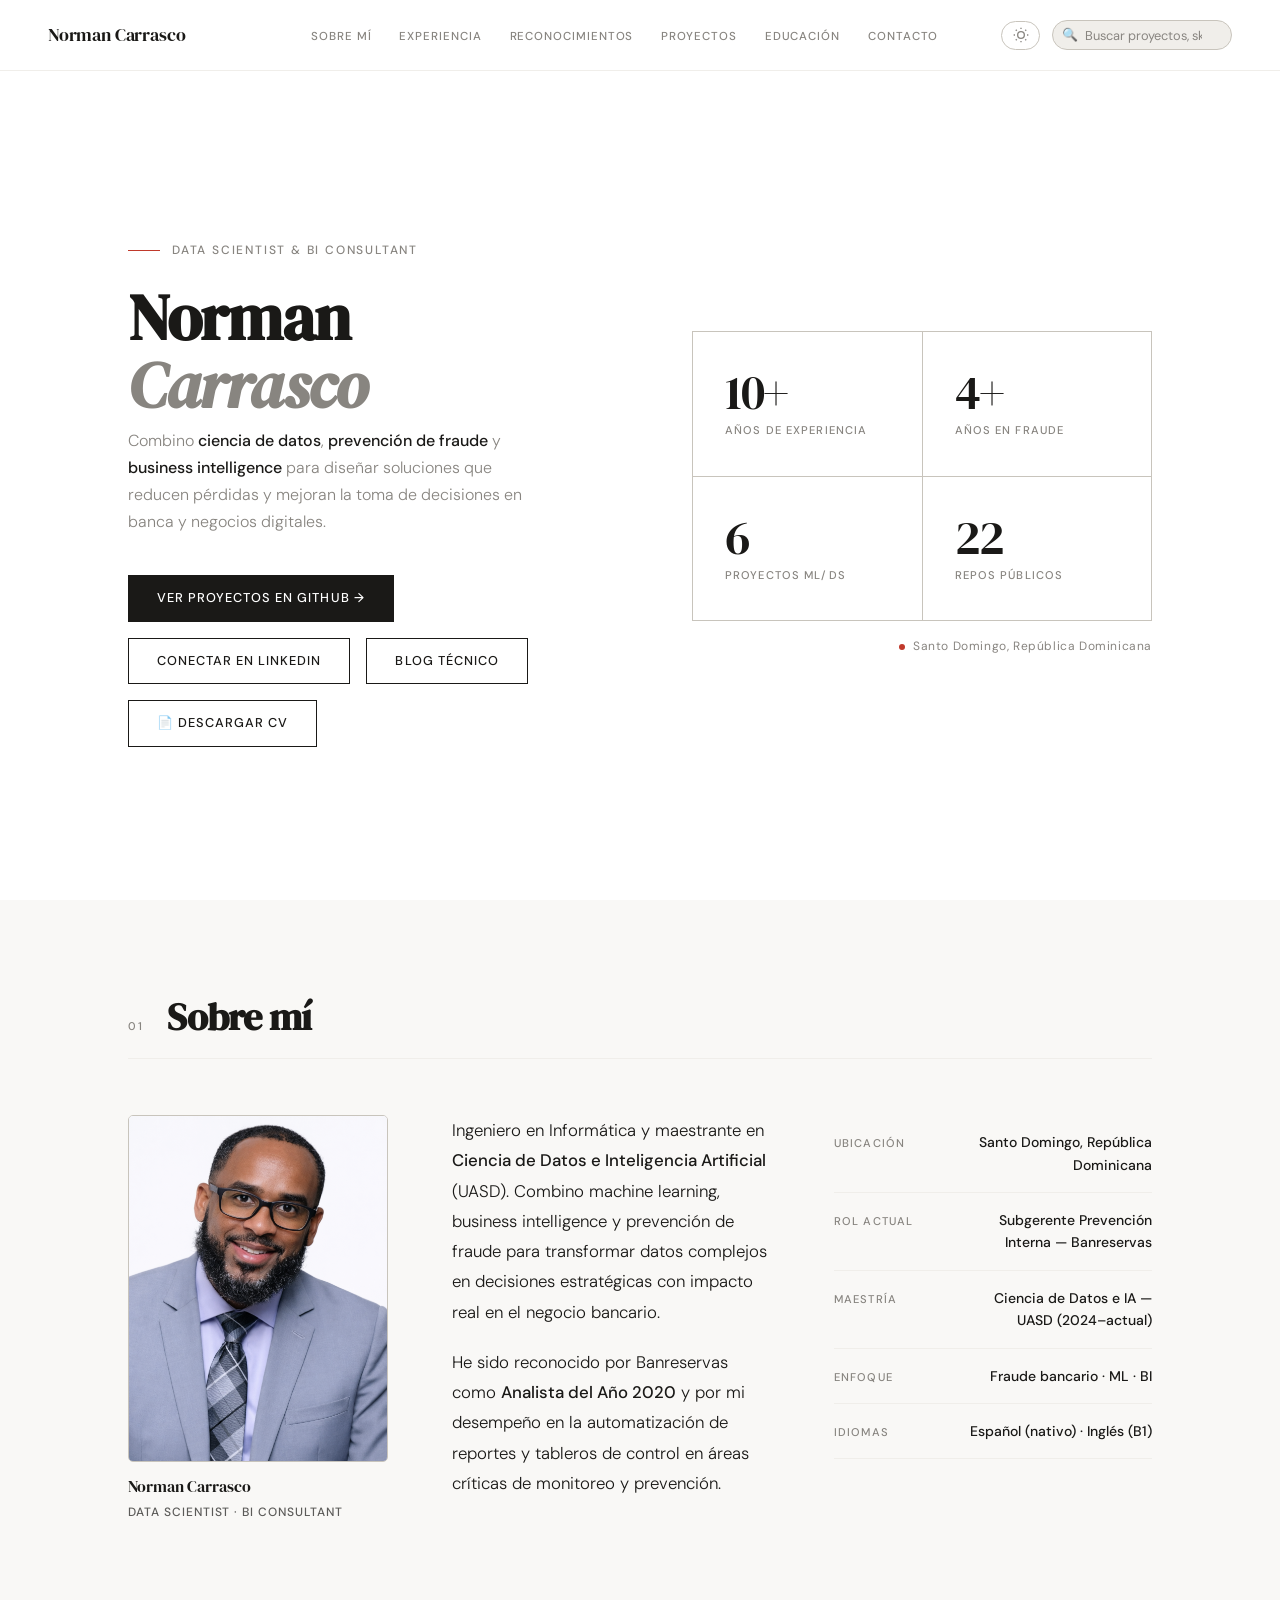
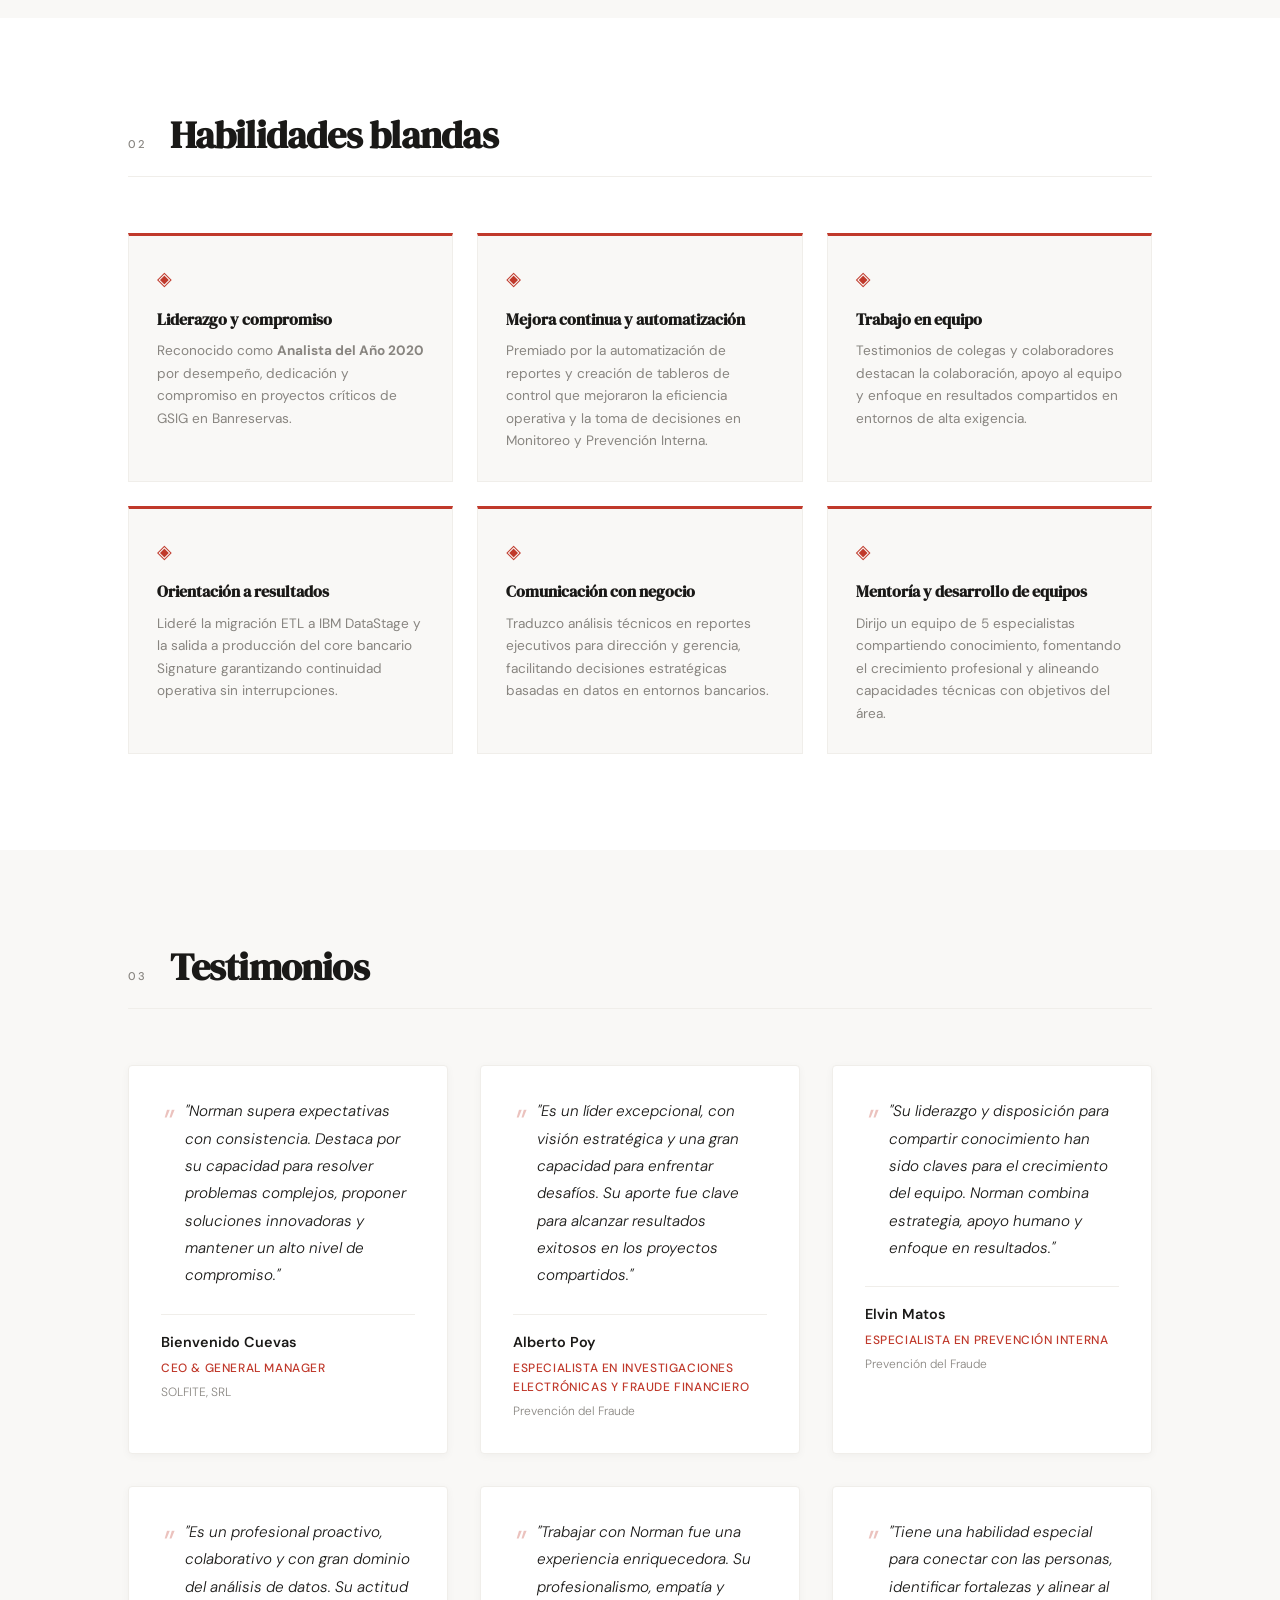
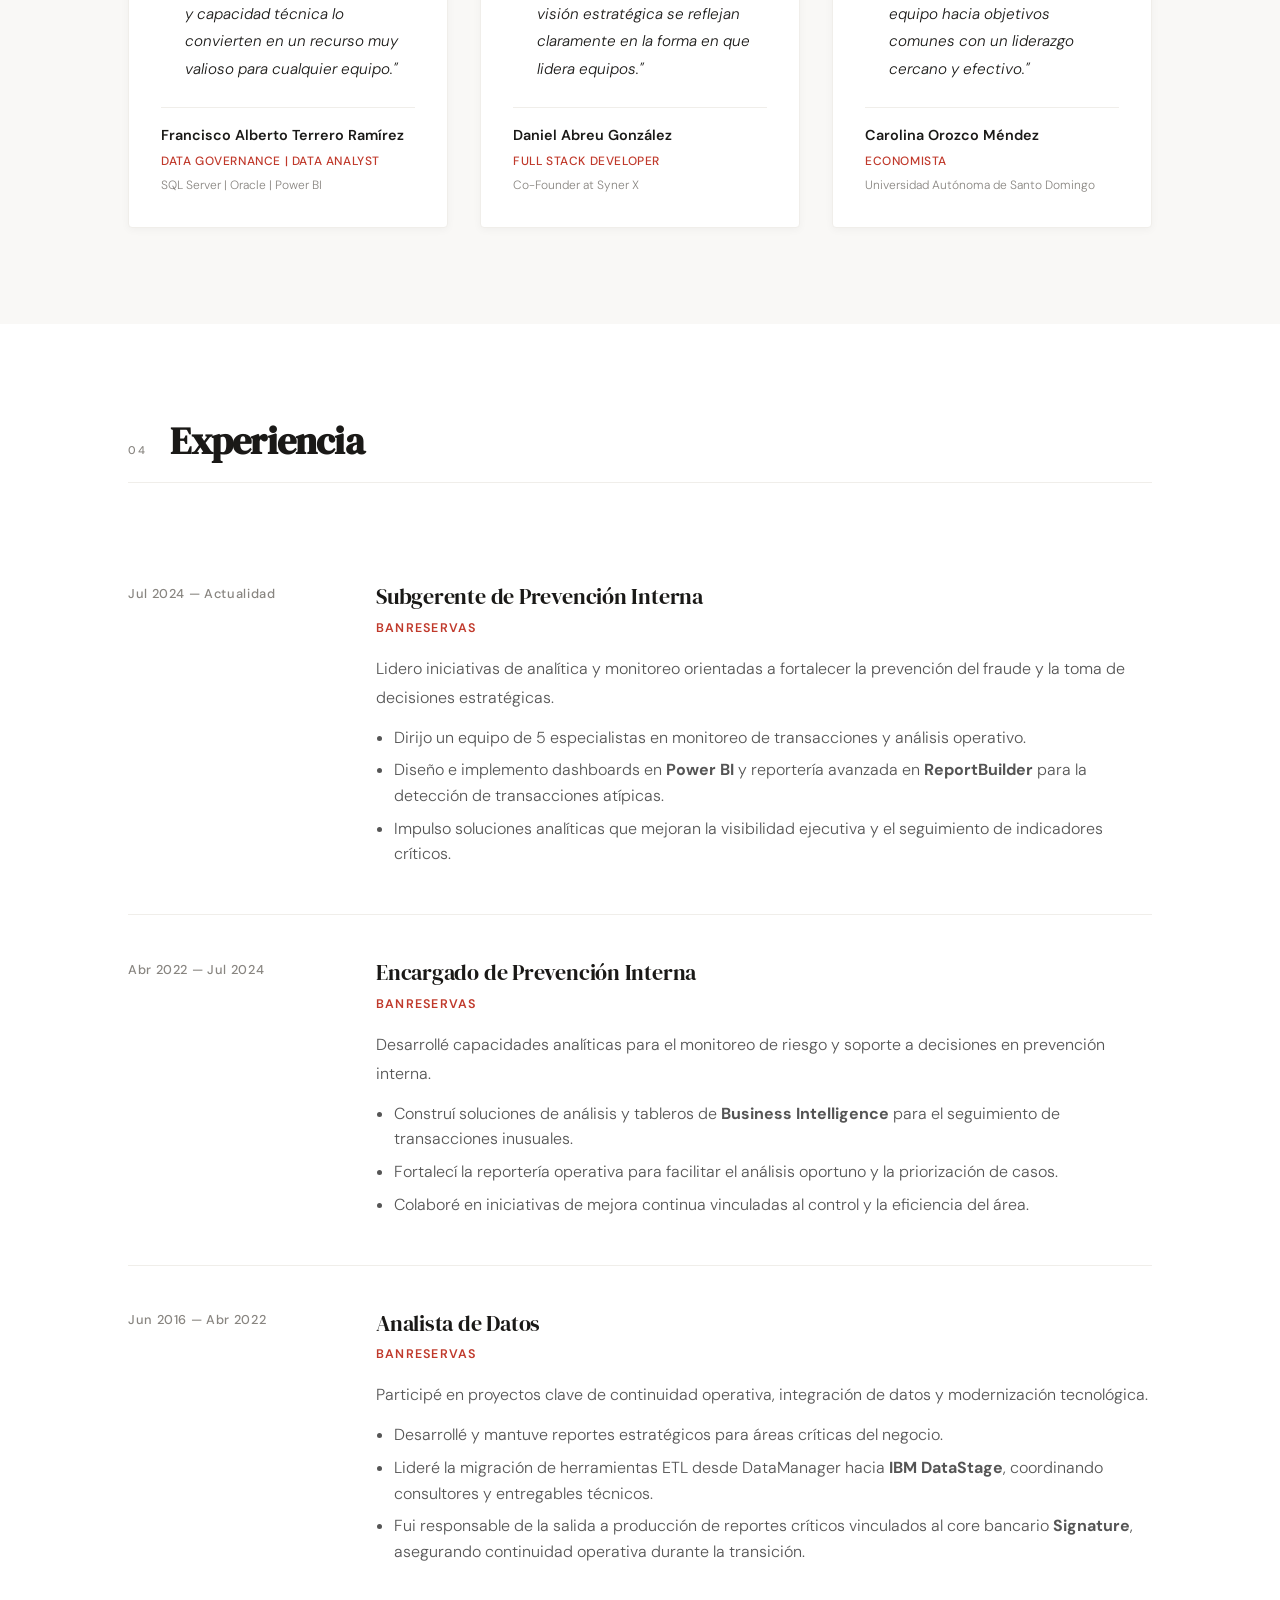
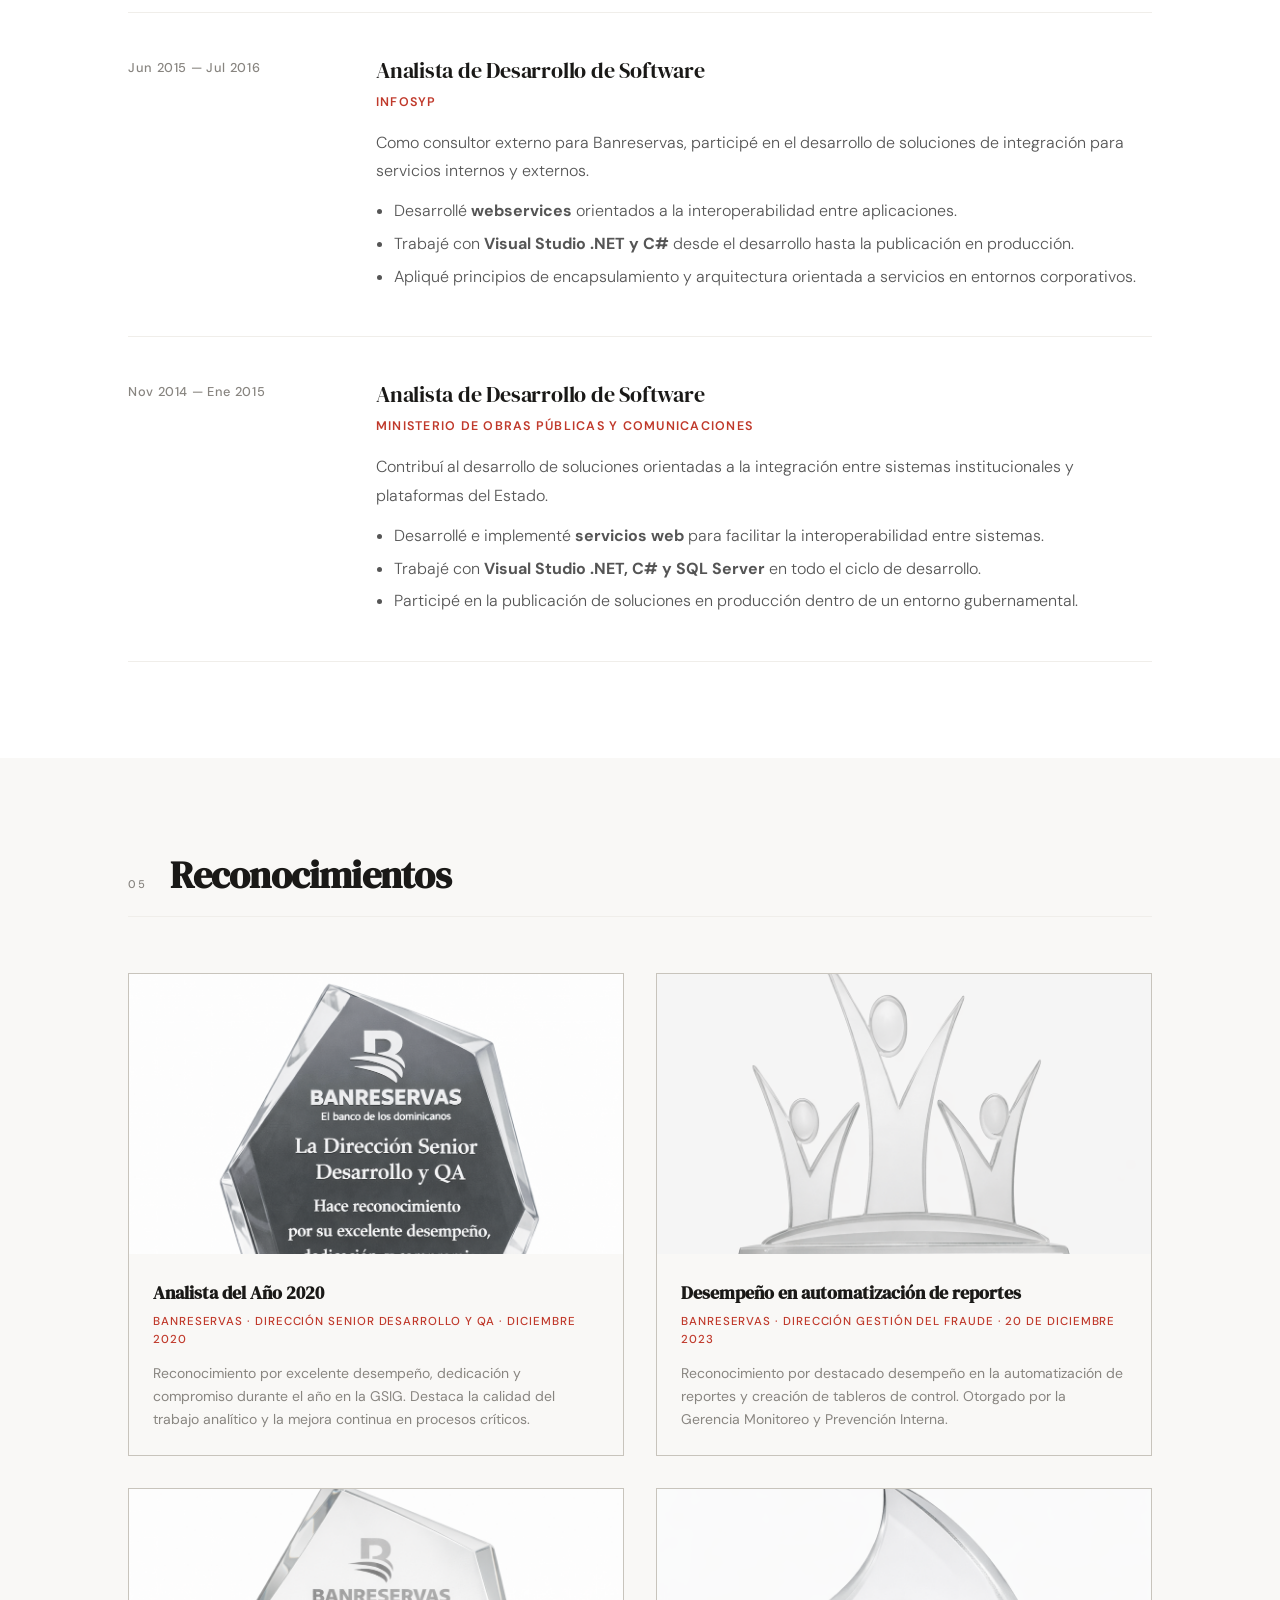
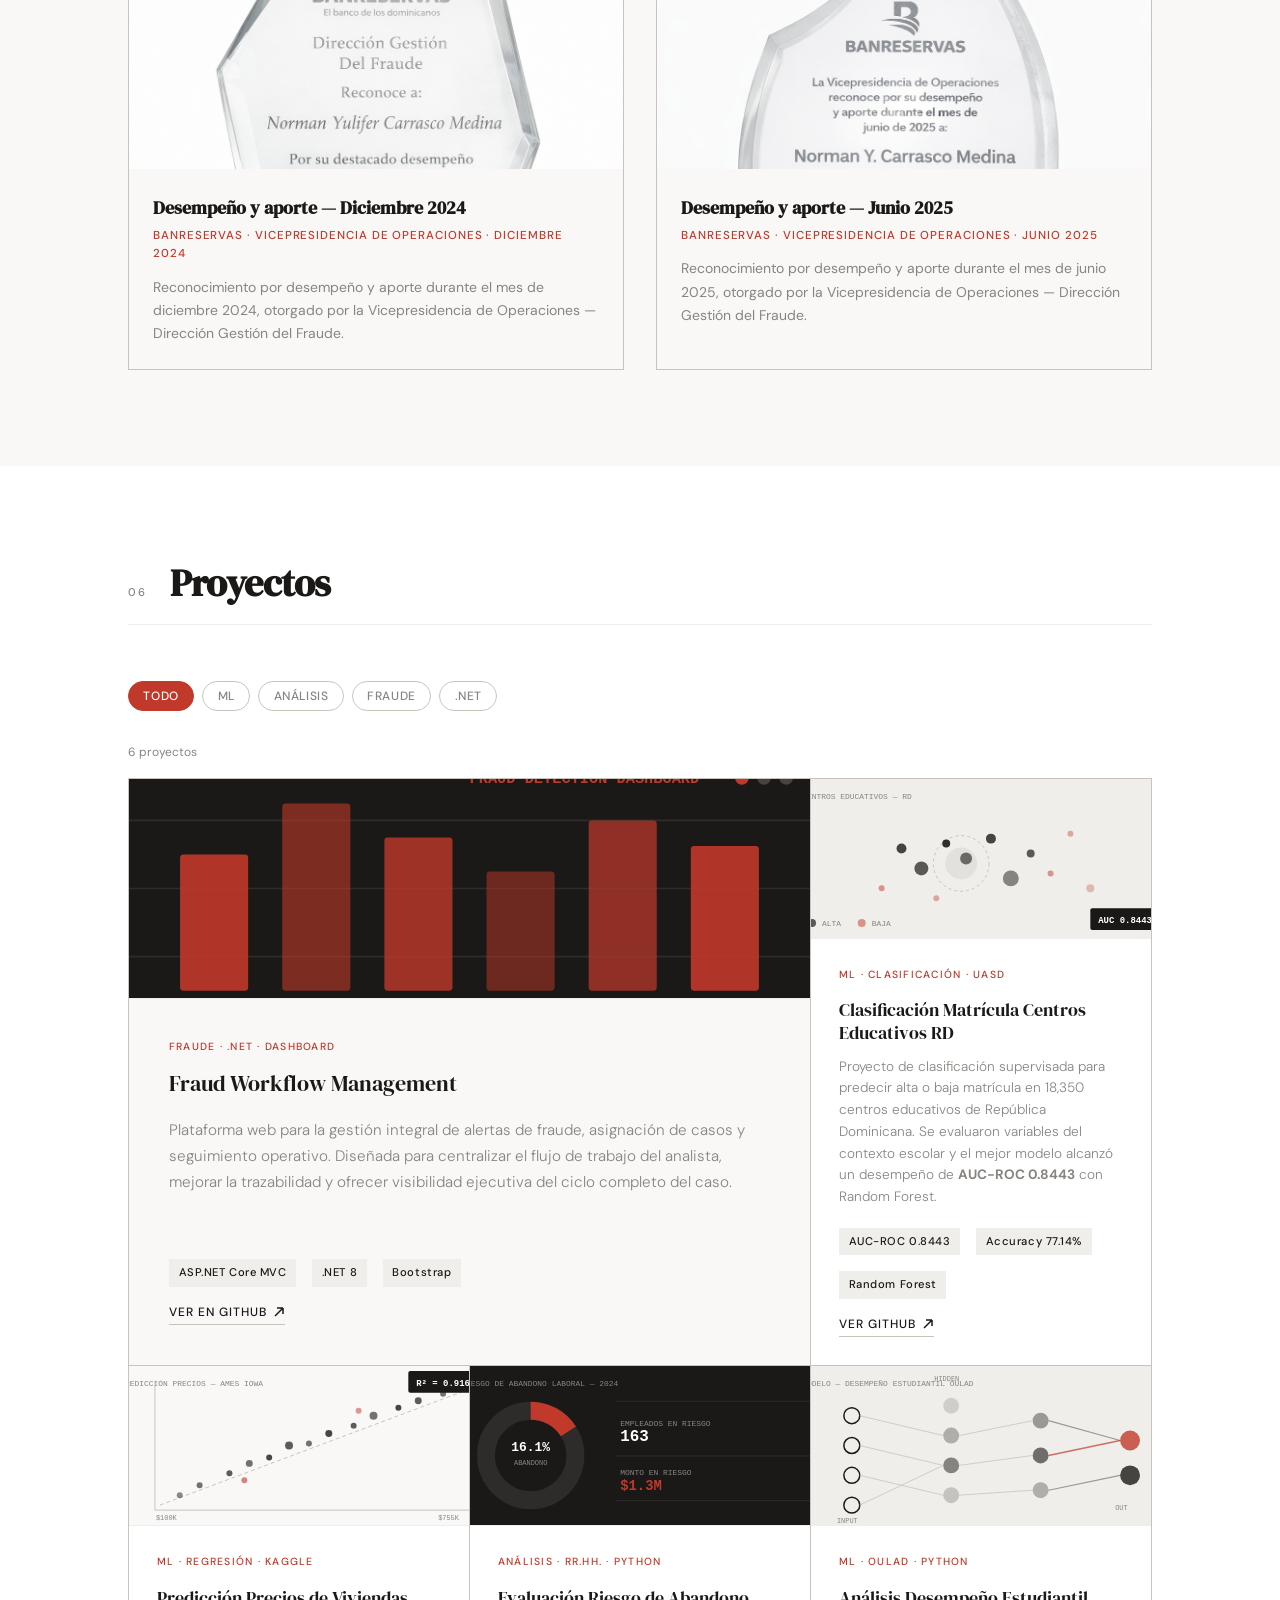
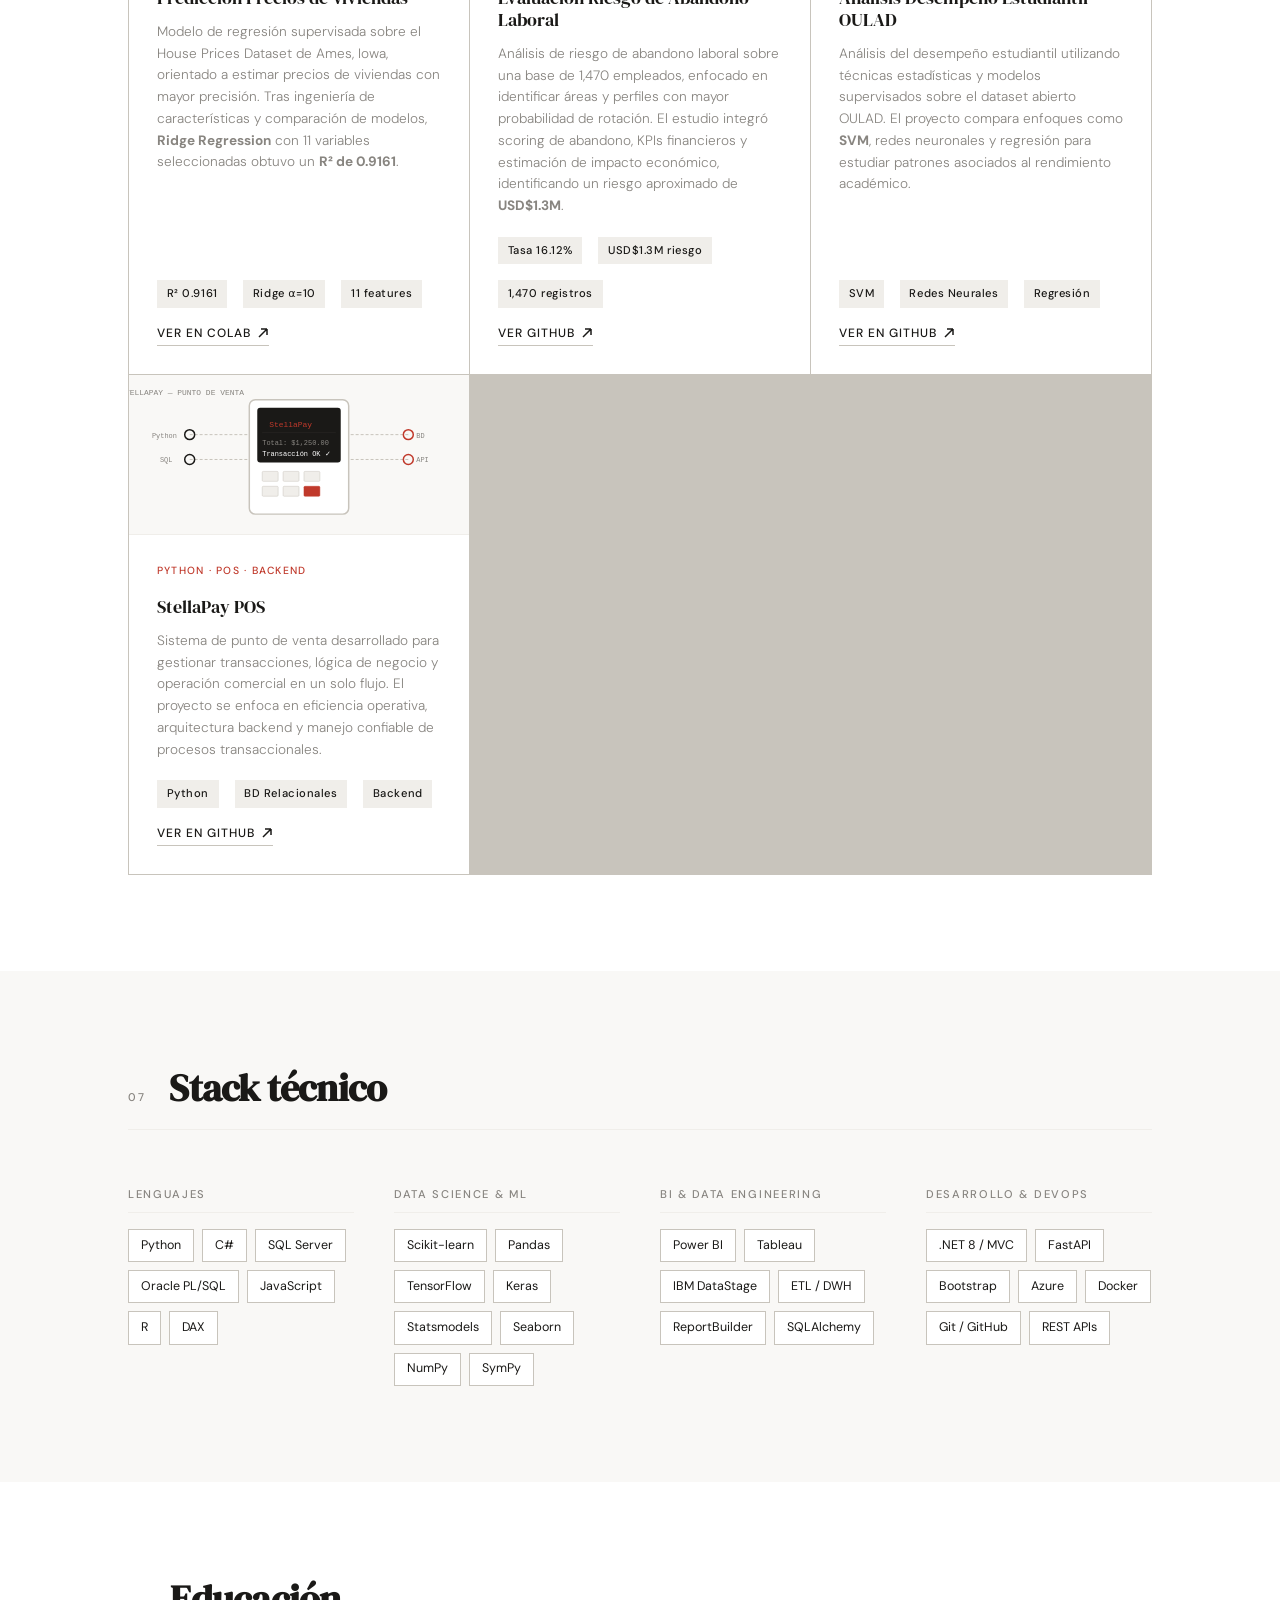
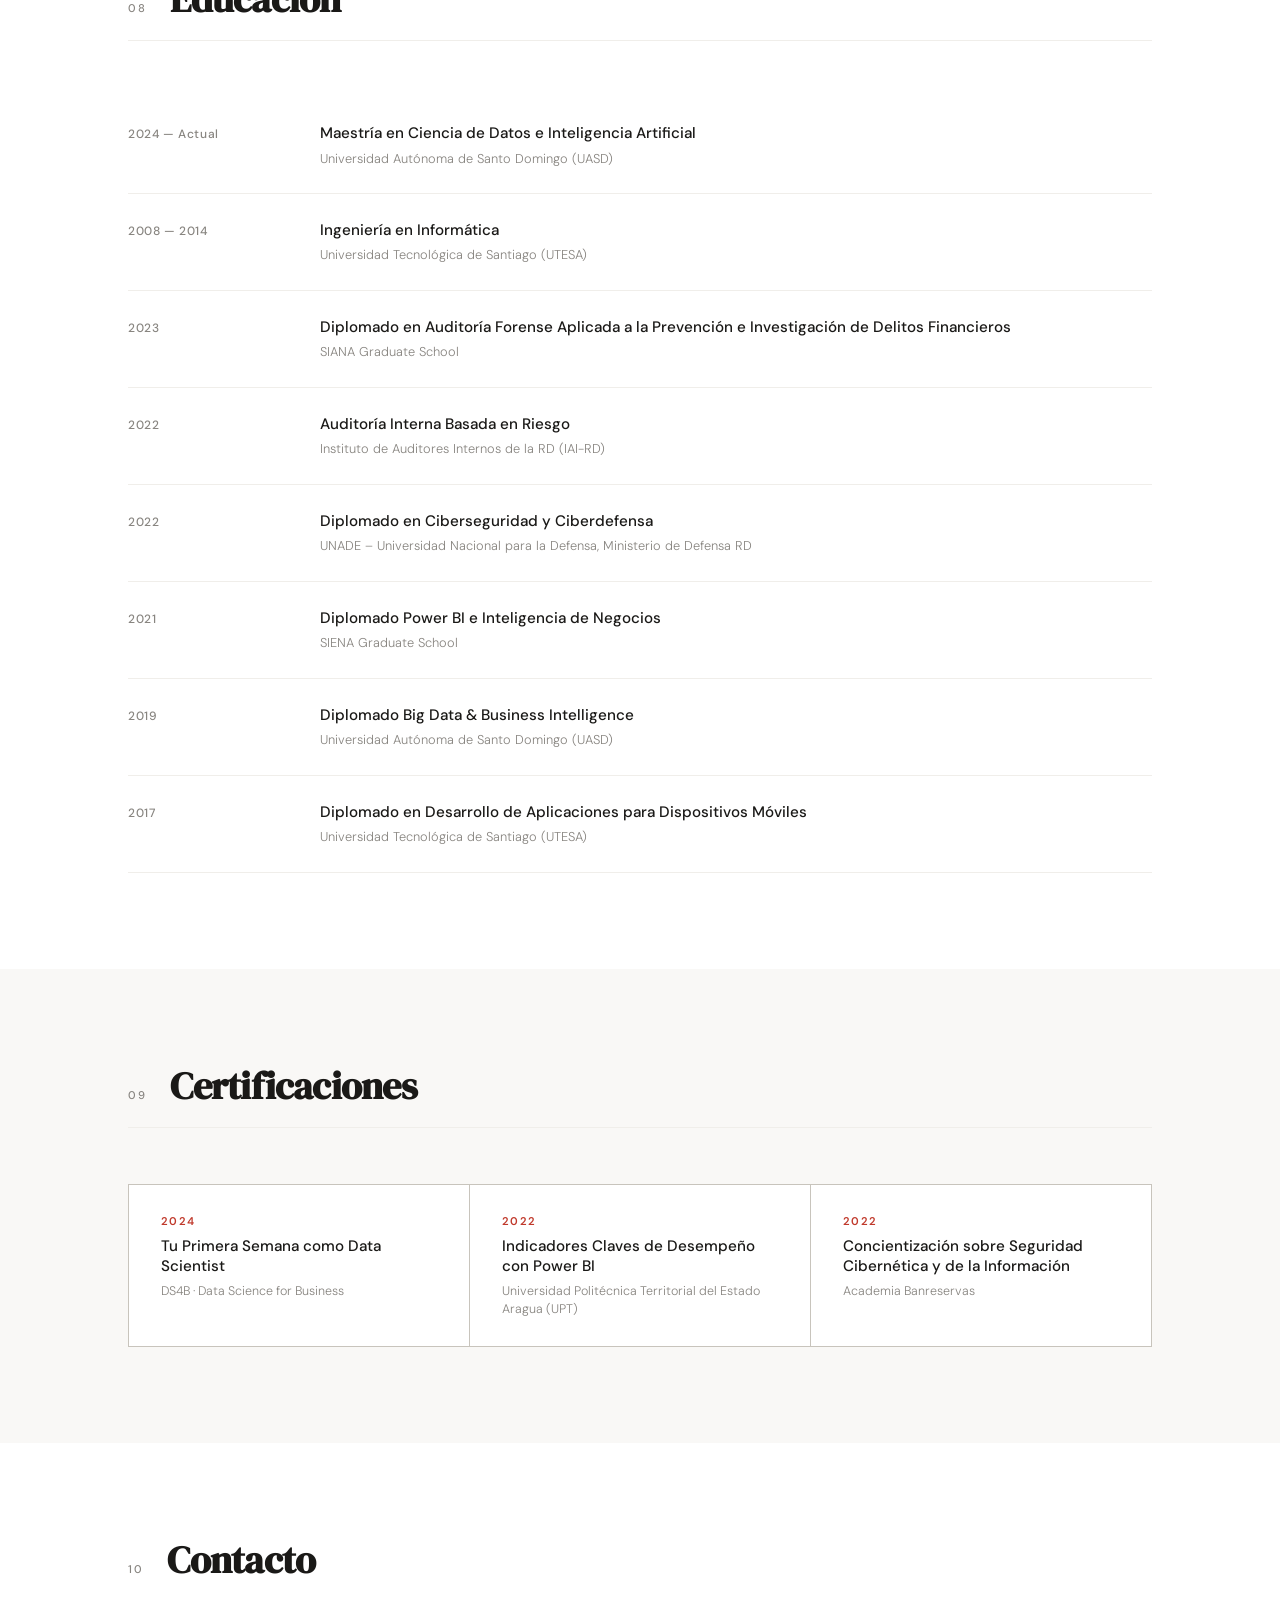
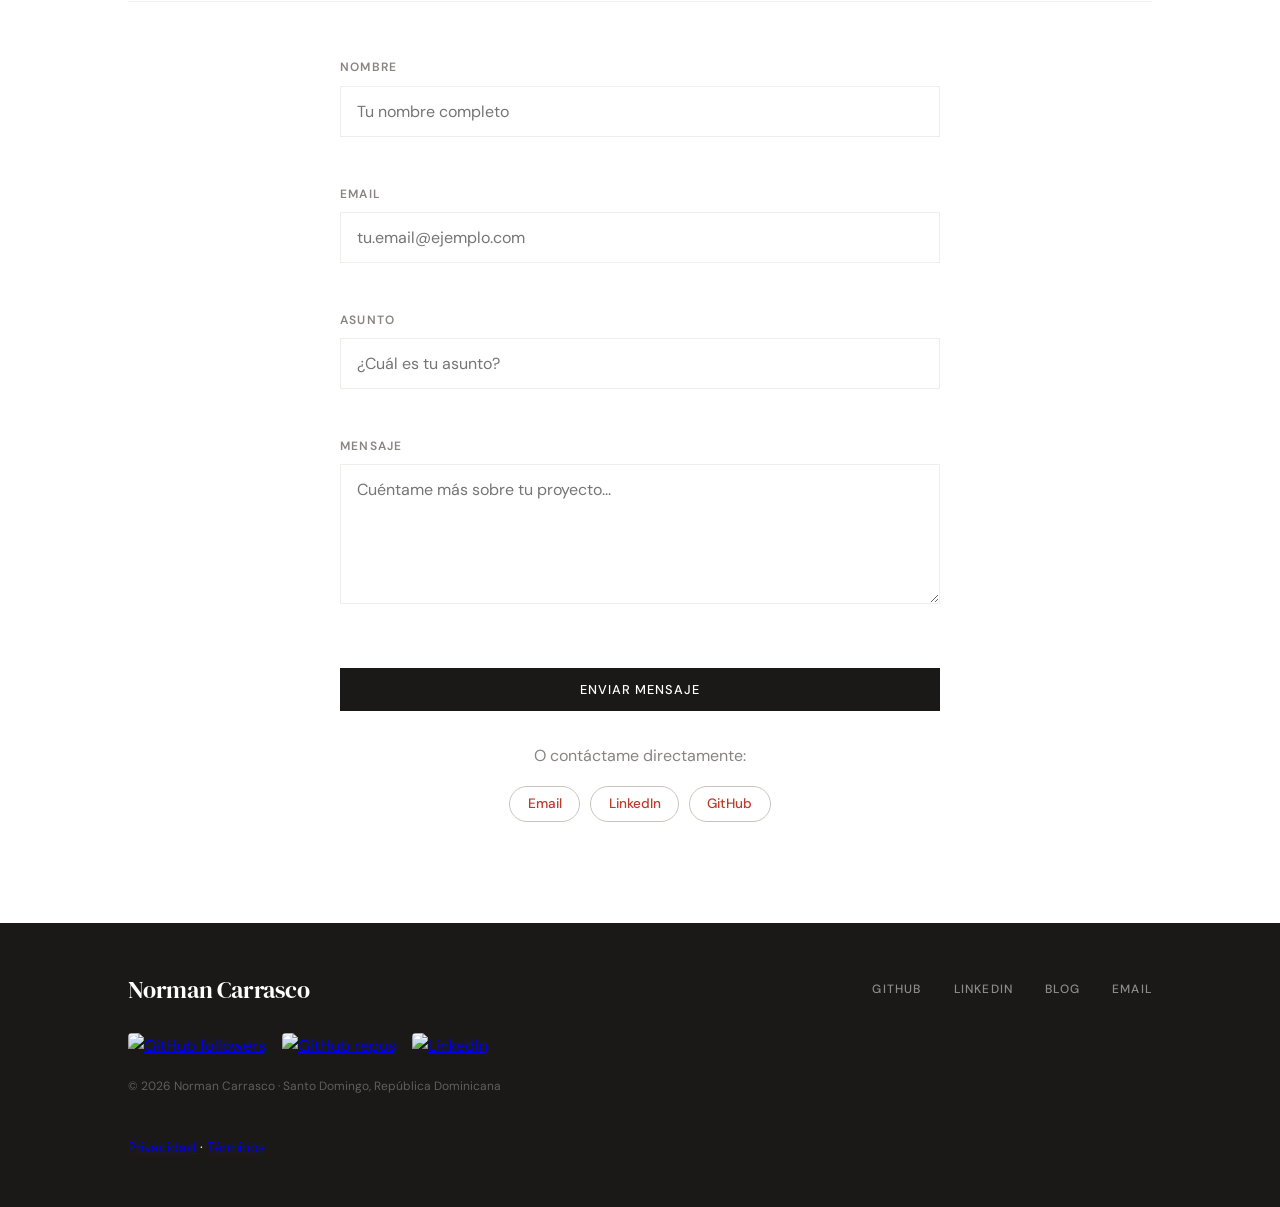
==== commit 04549aba: "Update profile photo to dark-background shot with rounded corners - Switch to picture-norman-mini.jp" ====
--- a/index.html
+++ b/index.html
@@ -151,7 +151,7 @@
             <div class="about-grid">
               <div class="about-photo">
                 <div class="about-photo-frame">
-                  <img src="image/picture-norman-2.jpg" alt="Norman Carrasco">
+                  <img src="image/picture-norman-mini.jpg" alt="Norman Carrasco">
                 </div>
                 <div class="about-photo-name">Norman Carrasco</div>
                 <div class="about-photo-title">Data Scientist · BI Consultant</div>
--- a/css/styles.css
+++ b/css/styles.css
@@ -190,6 +190,7 @@
   border: 1px solid var(--mid);
   background: var(--light);
   position: relative;
+  border-radius: 5px;
 }
 .about-photo-frame img {
   width: 100%; height: 100%;
@@ -647,36 +648,111 @@
   pointer-events: none;
   position: fixed;
   inset: 0;
-  background: rgba(0,0,0,0.92);
+  background: rgba(10, 10, 10, 0.96);
   z-index: 9999;
   display: flex;
   align-items: center;
   justify-content: center;
-  transition: opacity 0.25s ease, visibility 0.25s ease;
+  gap: 1.5rem;
+  padding: 2rem;
+  transition: opacity 0.3s ease, visibility 0.3s ease;
 }
 .lightbox-overlay.active {
   visibility: visible;
   opacity: 1;
   pointer-events: auto;
 }
+
+/* Imagen + caption envueltos */
+.lightbox-content {
+  display: flex;
+  flex-direction: column;
+  align-items: center;
+  gap: 1.25rem;
+  transform: scale(0.88) translateY(16px);
+  opacity: 0;
+  transition: transform 0.4s cubic-bezier(0.34, 1.4, 0.64, 1), opacity 0.3s ease;
+  max-width: min(80vw, 680px);
+}
+.lightbox-overlay.active .lightbox-content {
+  transform: scale(1) translateY(0);
+  opacity: 1;
+}
 .lightbox-img {
-  max-width: 90vw;
-  max-height: 90vh;
+  width: 100%;
+  max-height: 72vh;
   object-fit: contain;
-}
+  display: block;
+  box-shadow: 0 32px 80px rgba(0,0,0,0.7);
+  border-radius: 2px;
+}
+.lightbox-caption {
+  display: flex;
+  flex-direction: column;
+  align-items: center;
+  gap: 0.3rem;
+  text-align: center;
+}
+.lightbox-caption-title {
+  color: rgba(255,255,255,0.92);
+  font-size: 0.95rem;
+  font-weight: 500;
+  font-family: var(--serif);
+}
+.lightbox-caption-meta {
+  color: rgba(255,255,255,0.45);
+  font-size: 0.72rem;
+  letter-spacing: 0.08em;
+  text-transform: uppercase;
+}
+
+/* Botón cerrar */
 .lightbox-close {
-  position: absolute;
+  position: fixed;
   top: 1.25rem;
-  right: 1.5rem;
-  background: none;
-  border: none;
-  color: rgba(255,255,255,0.8);
+  right: 1.25rem;
+  width: 40px;
+  height: 40px;
+  border-radius: 50%;
+  background: rgba(255,255,255,0.08);
+  border: 1px solid rgba(255,255,255,0.18);
+  color: rgba(255,255,255,0.85);
+  font-size: 1rem;
+  cursor: pointer;
+  display: flex;
+  align-items: center;
+  justify-content: center;
+  transition: background 0.2s, color 0.2s;
+  backdrop-filter: blur(6px);
+  z-index: 10000;
+}
+.lightbox-close:hover { background: rgba(255,255,255,0.18); color: #fff; }
+
+/* Flechas de navegación */
+.lightbox-nav {
+  width: 48px;
+  height: 48px;
+  border-radius: 50%;
+  background: rgba(255,255,255,0.08);
+  border: 1px solid rgba(255,255,255,0.18);
+  color: rgba(255,255,255,0.85);
   font-size: 1.75rem;
+  line-height: 1;
   cursor: pointer;
-  line-height: 1;
-  transition: color 0.2s;
-}
-.lightbox-close:hover { color: #fff; }
+  display: flex;
+  align-items: center;
+  justify-content: center;
+  transition: background 0.2s, color 0.2s;
+  backdrop-filter: blur(6px);
+  flex-shrink: 0;
+}
+.lightbox-nav:hover { background: rgba(255,255,255,0.18); color: #fff; }
+
+@media (max-width: 600px) {
+  .lightbox-overlay { gap: 0.75rem; padding: 1rem; }
+  .lightbox-content { max-width: 95vw; }
+  .lightbox-nav { width: 36px; height: 36px; font-size: 1.3rem; }
+}
 .award-body {
   padding: 1.5rem;
 }
@@ -865,6 +941,8 @@
   }
   .about-photo-frame {
     width: 110px;
+    aspect-ratio: 3/4;
+    border-radius: 5px;
     flex-shrink: 0;
     margin: 0;
   }
@@ -1029,15 +1107,15 @@
   }
   .about-photo-frame {
     width: 220px;
-    aspect-ratio: 1/1;
-    border-radius: 50%;
-    border-width: 2px;
+    aspect-ratio: 3/4;
+    border-radius: 5px;
+    border-width: 1px;
     overflow: hidden;
     margin: 0 auto;
   }
   .about-photo-frame img {
-    object-position: center center;
-    border-radius: 50%;
+    object-position: center top;
+    border-radius: 0;
   }
   .about-photo-name,
   .about-photo-title {
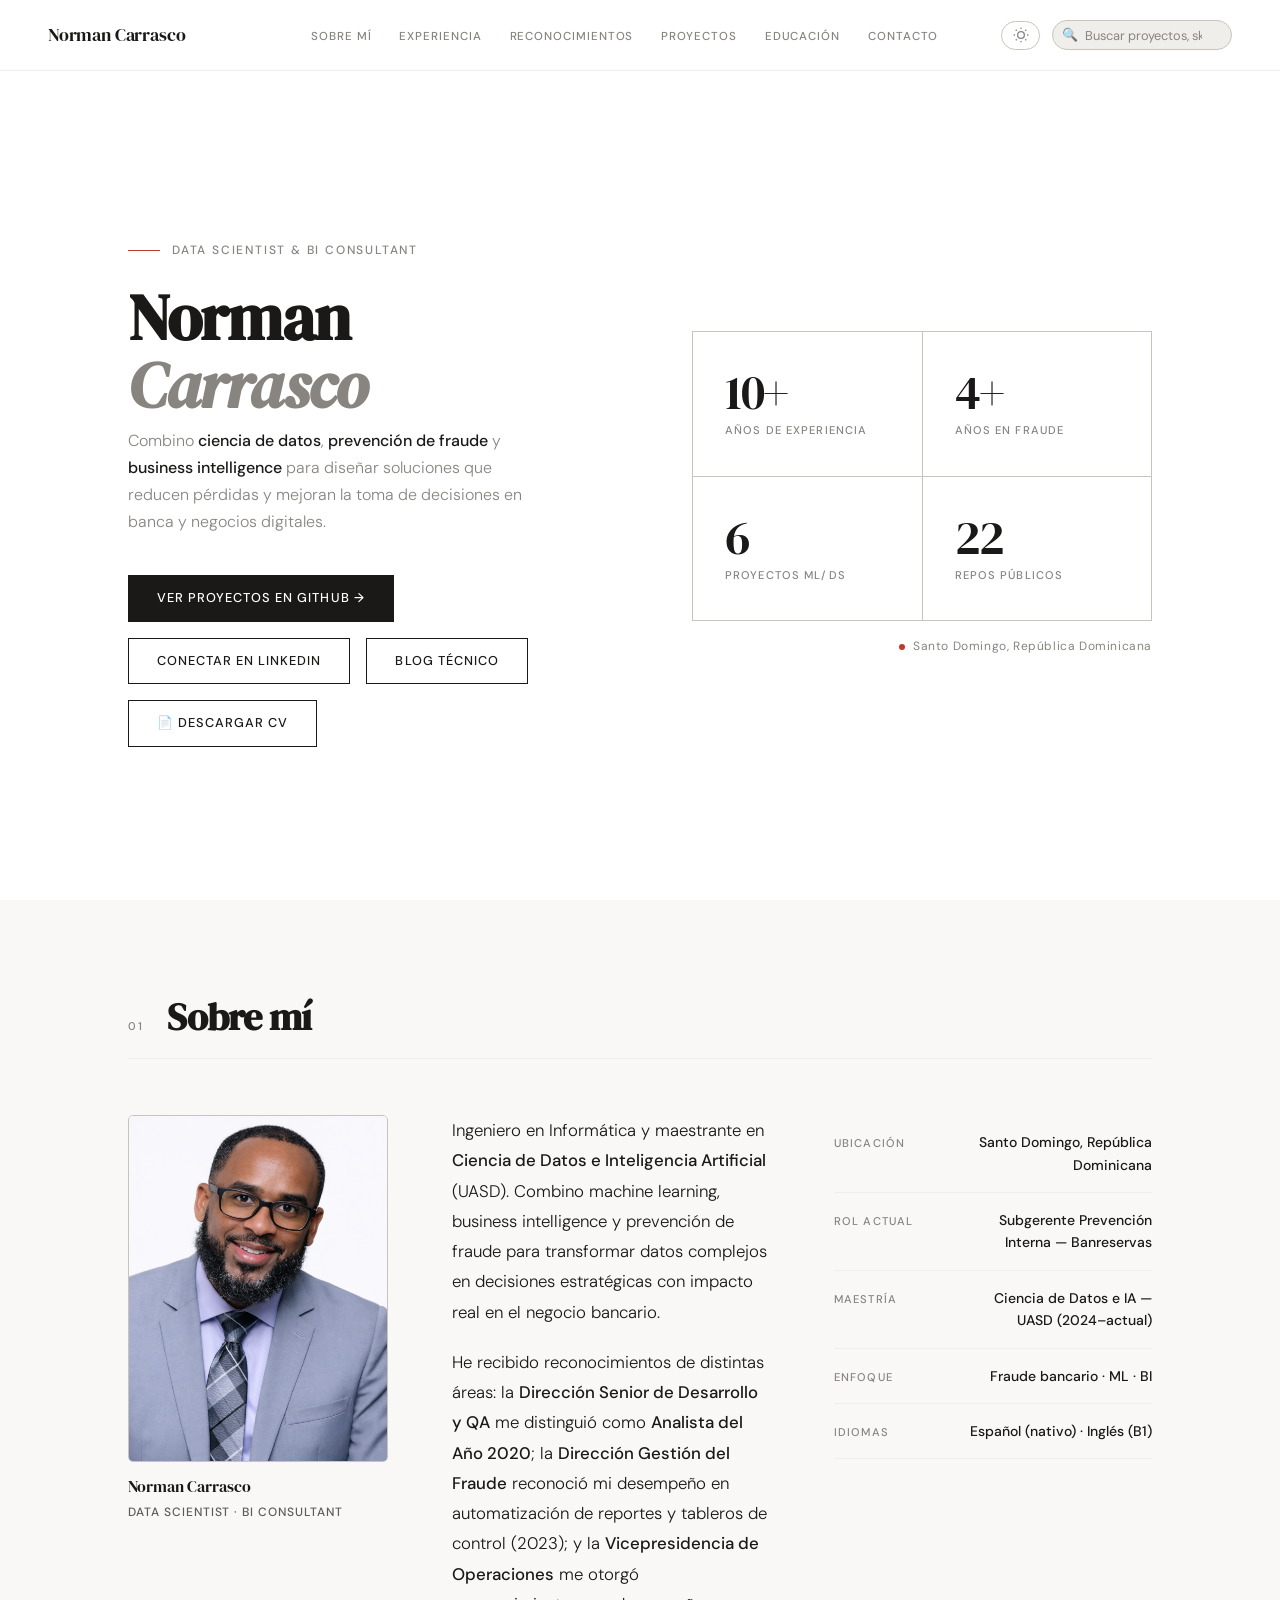
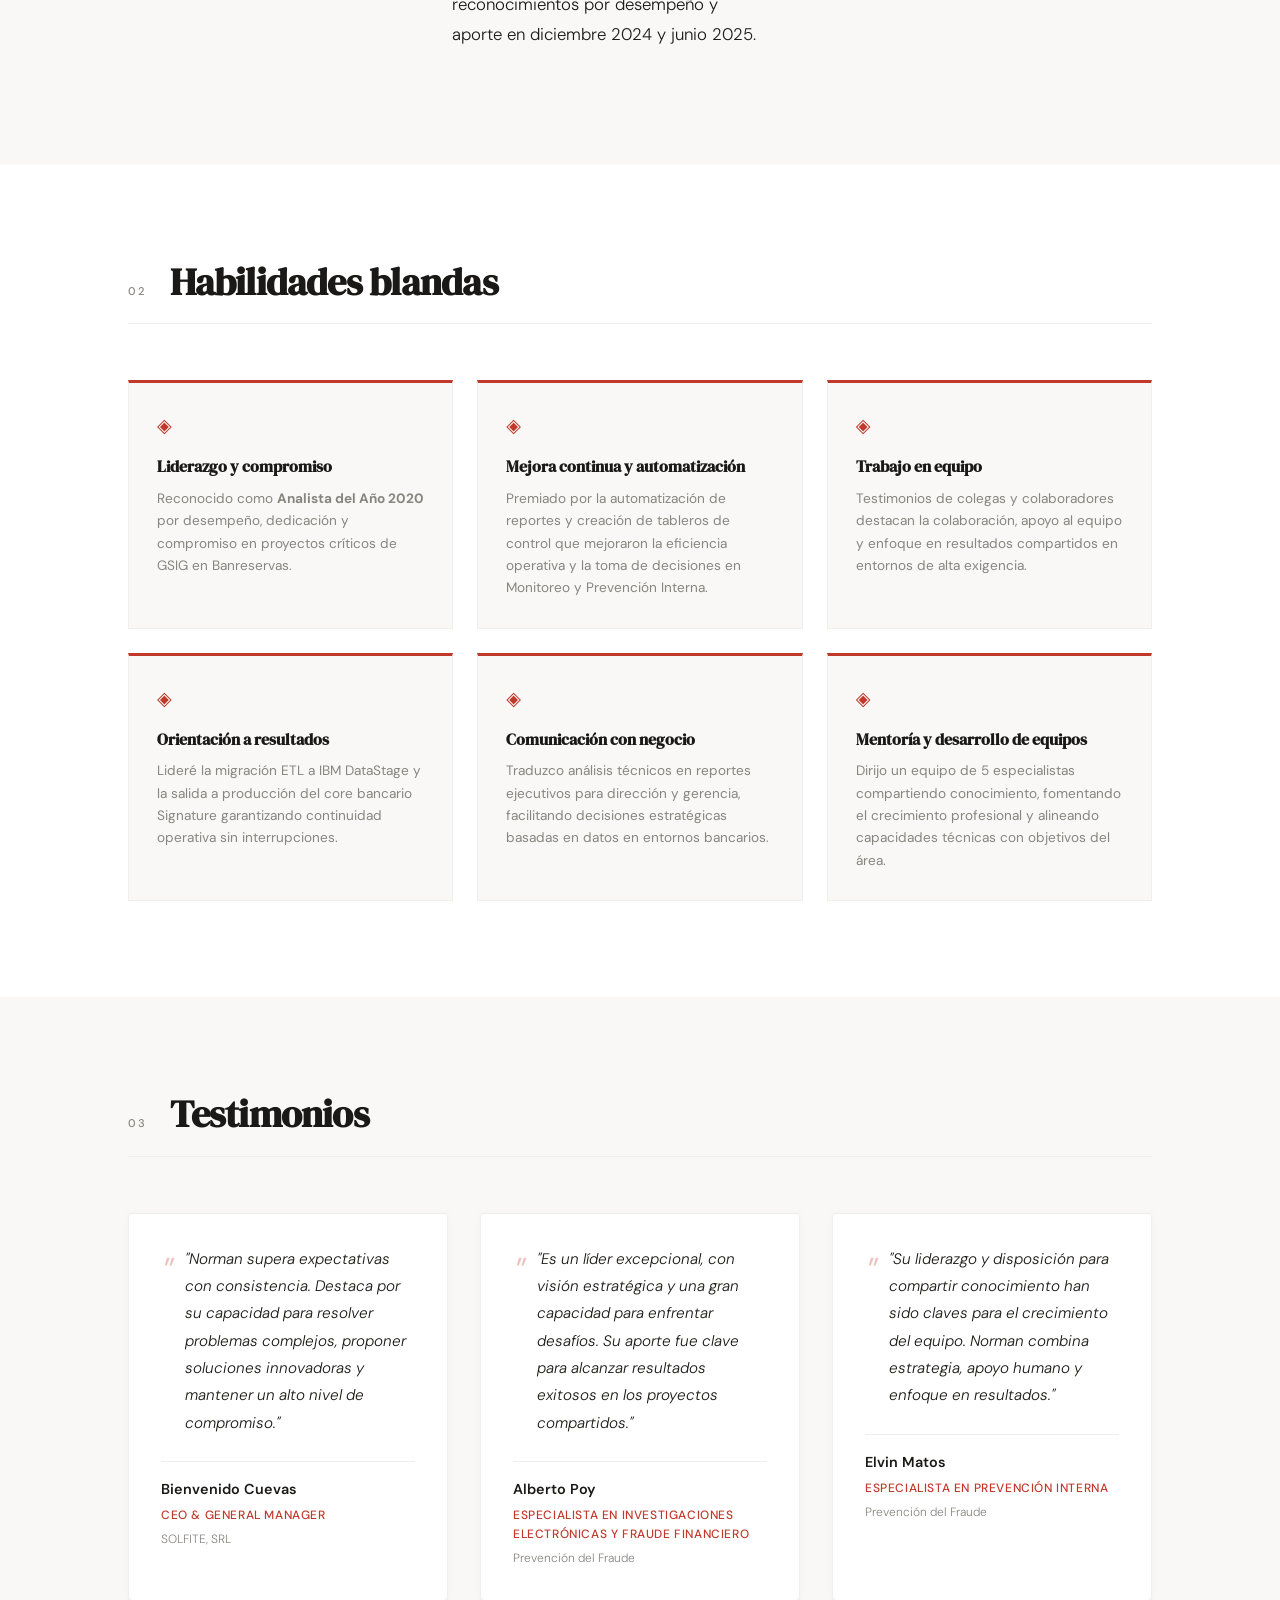
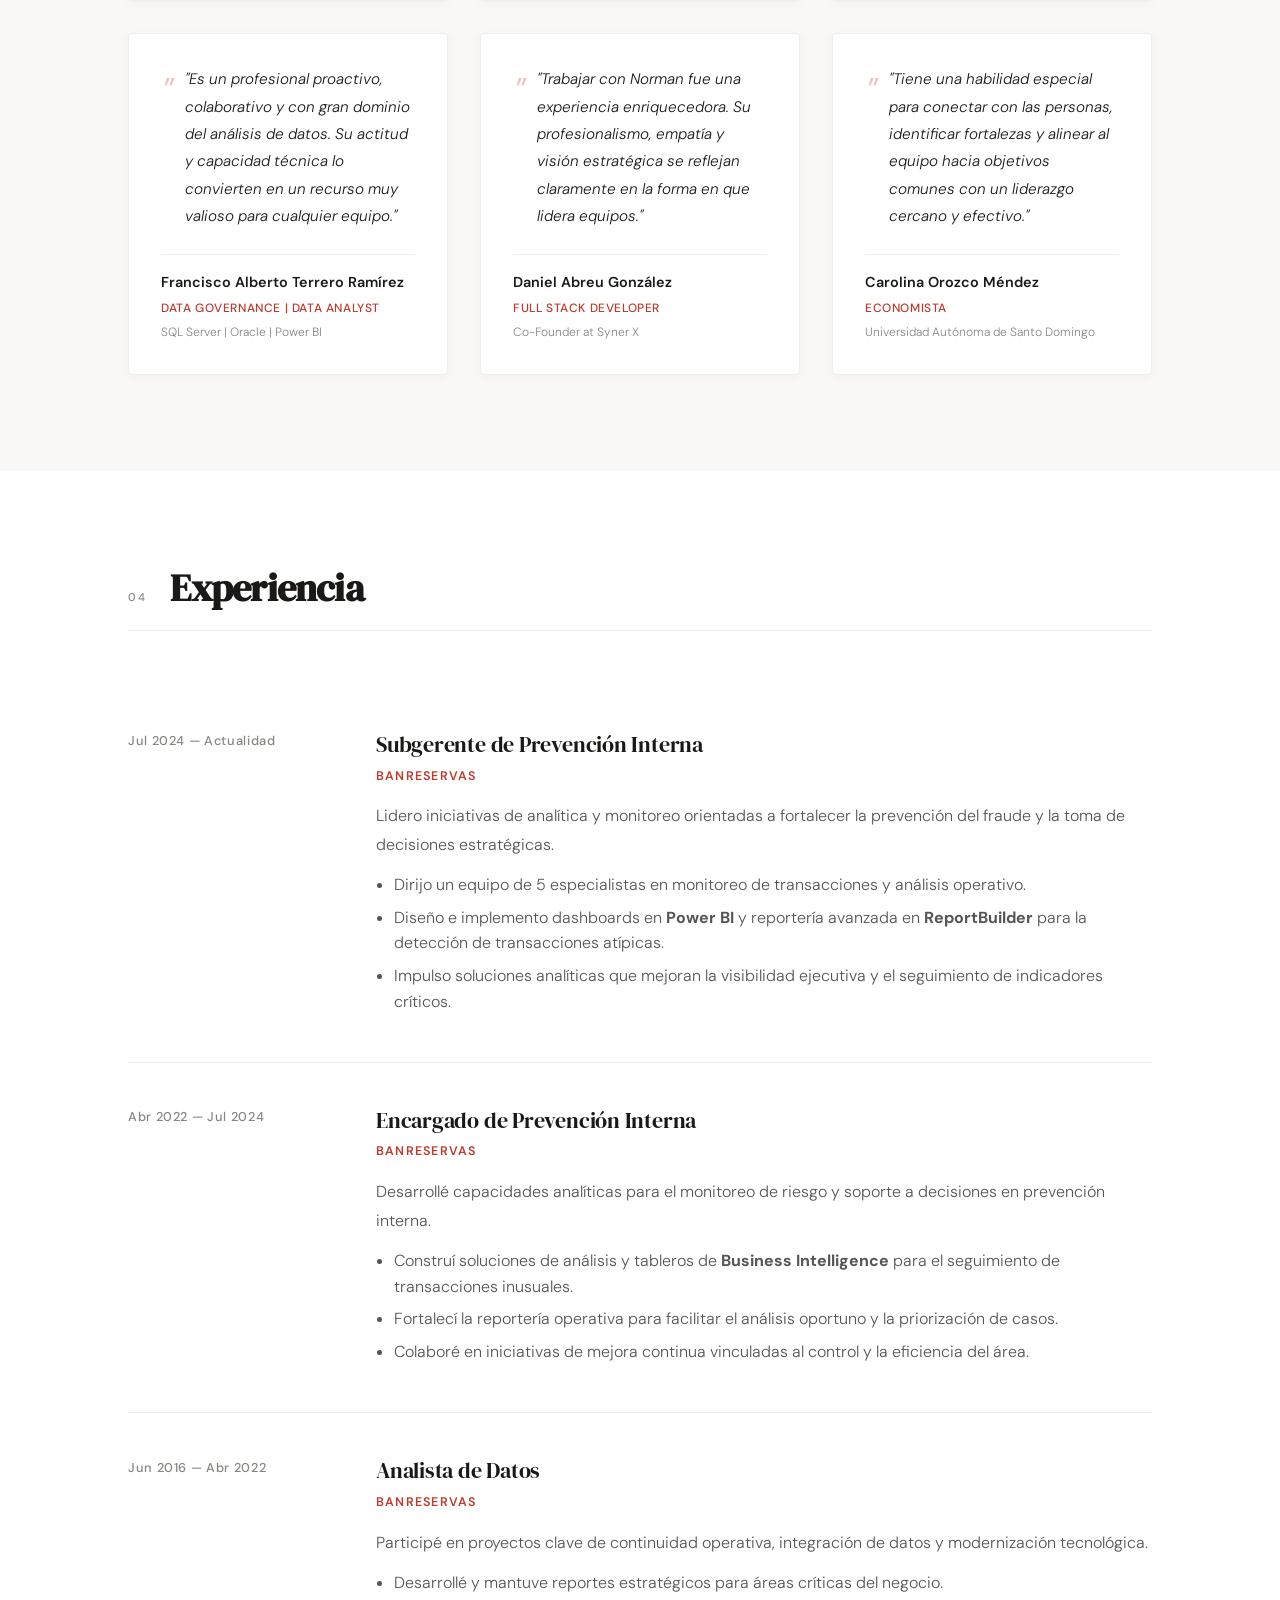
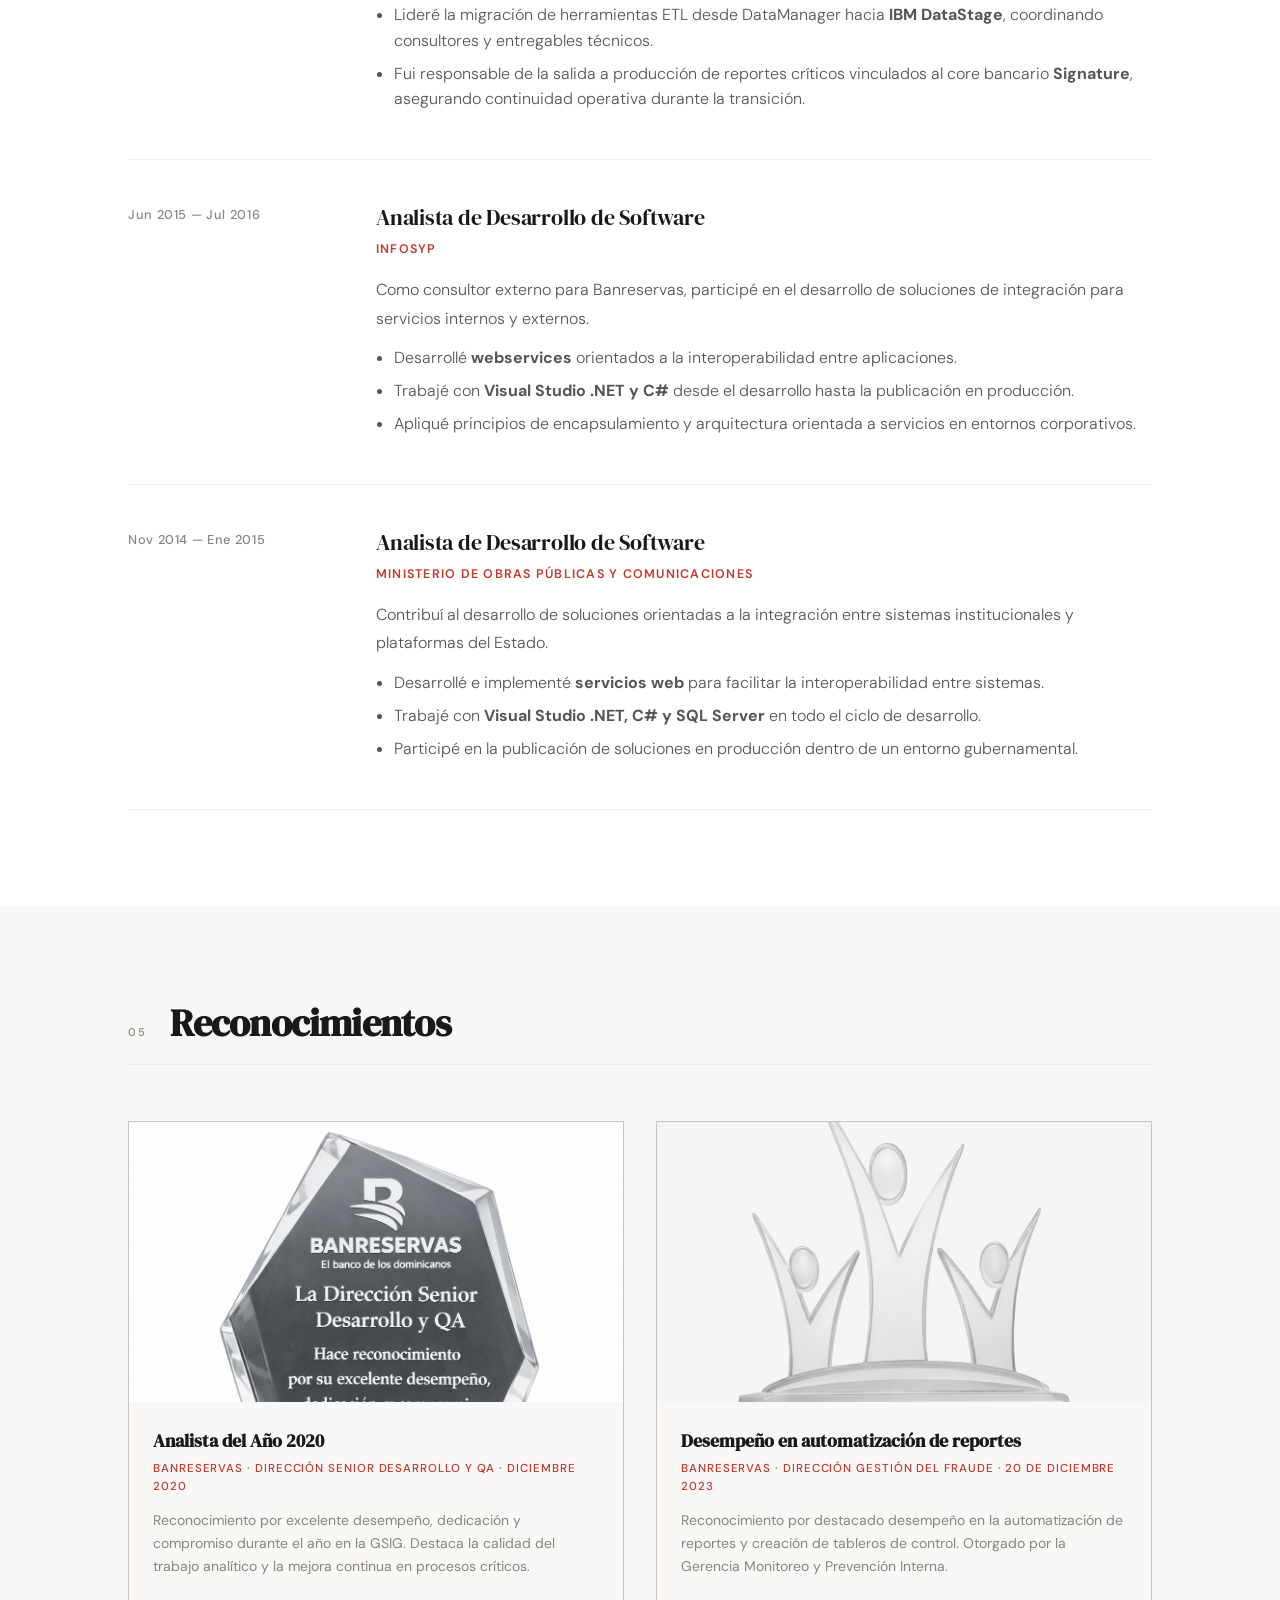
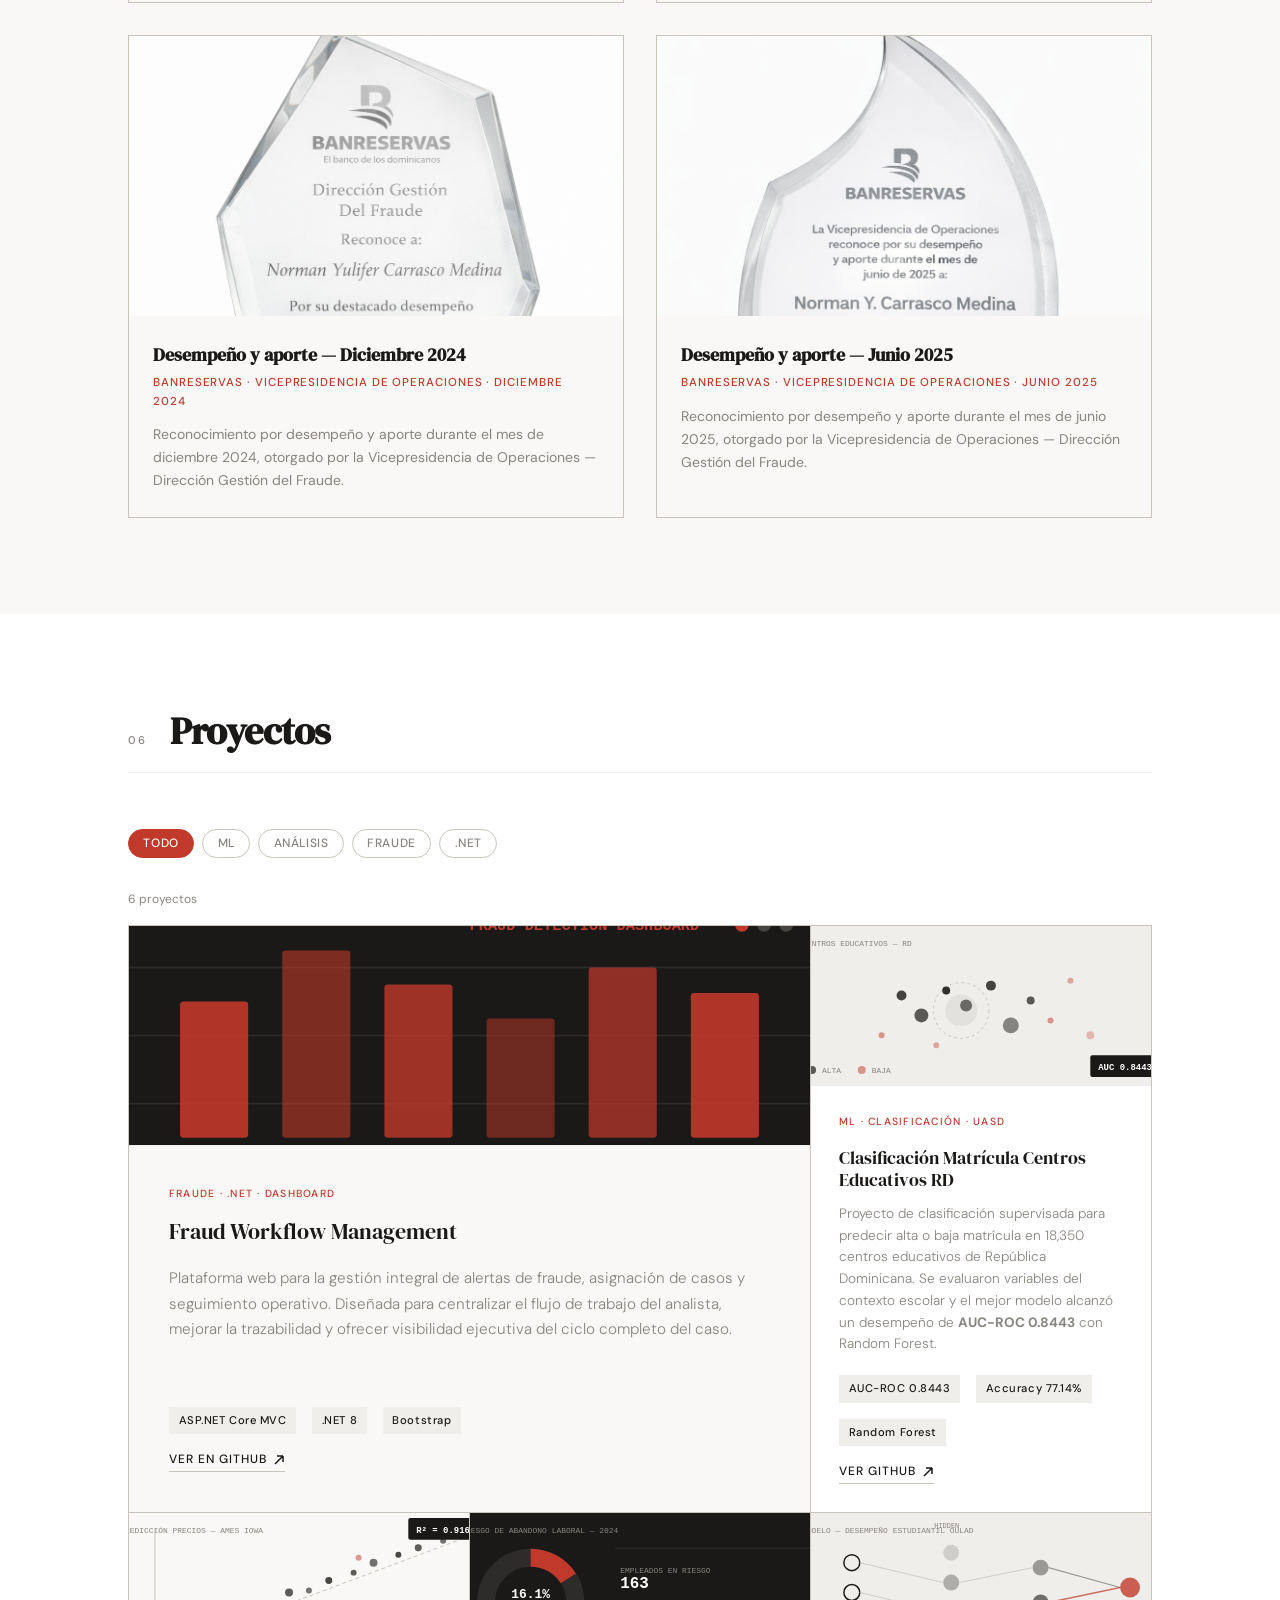
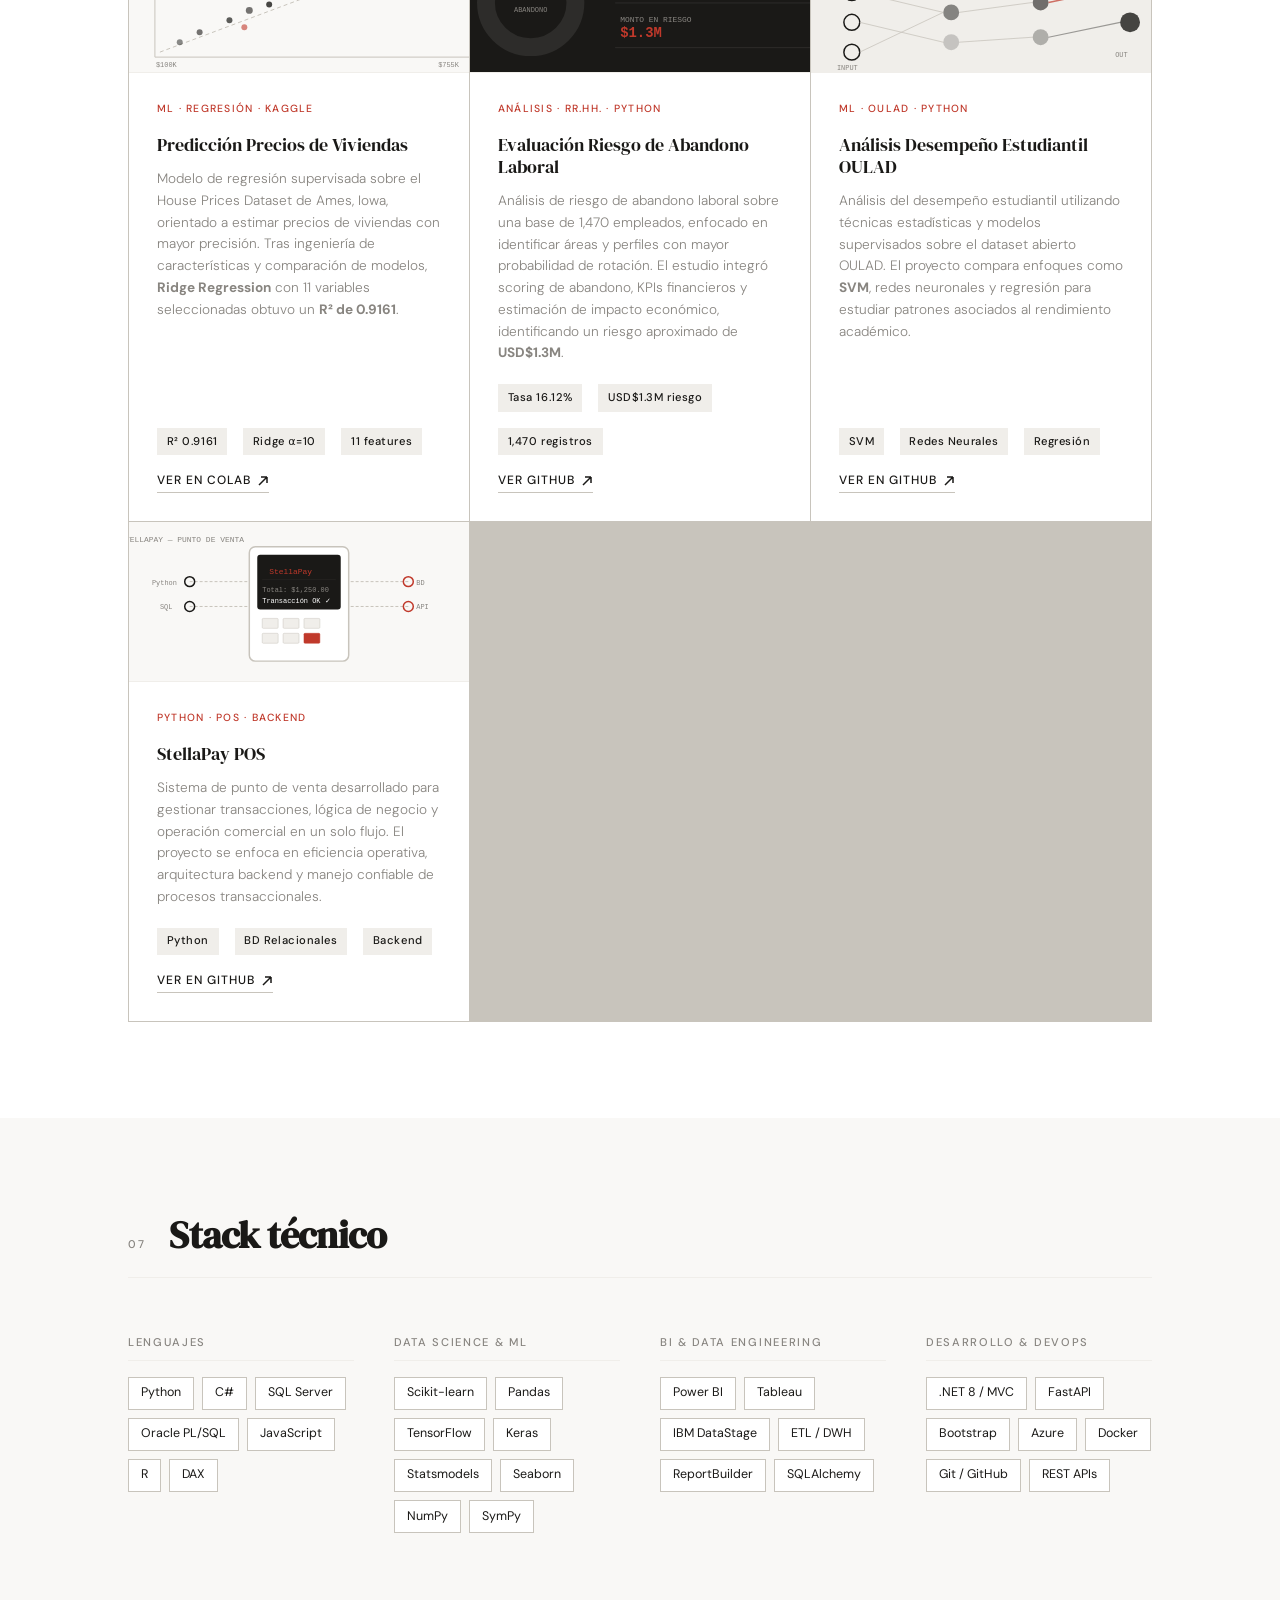
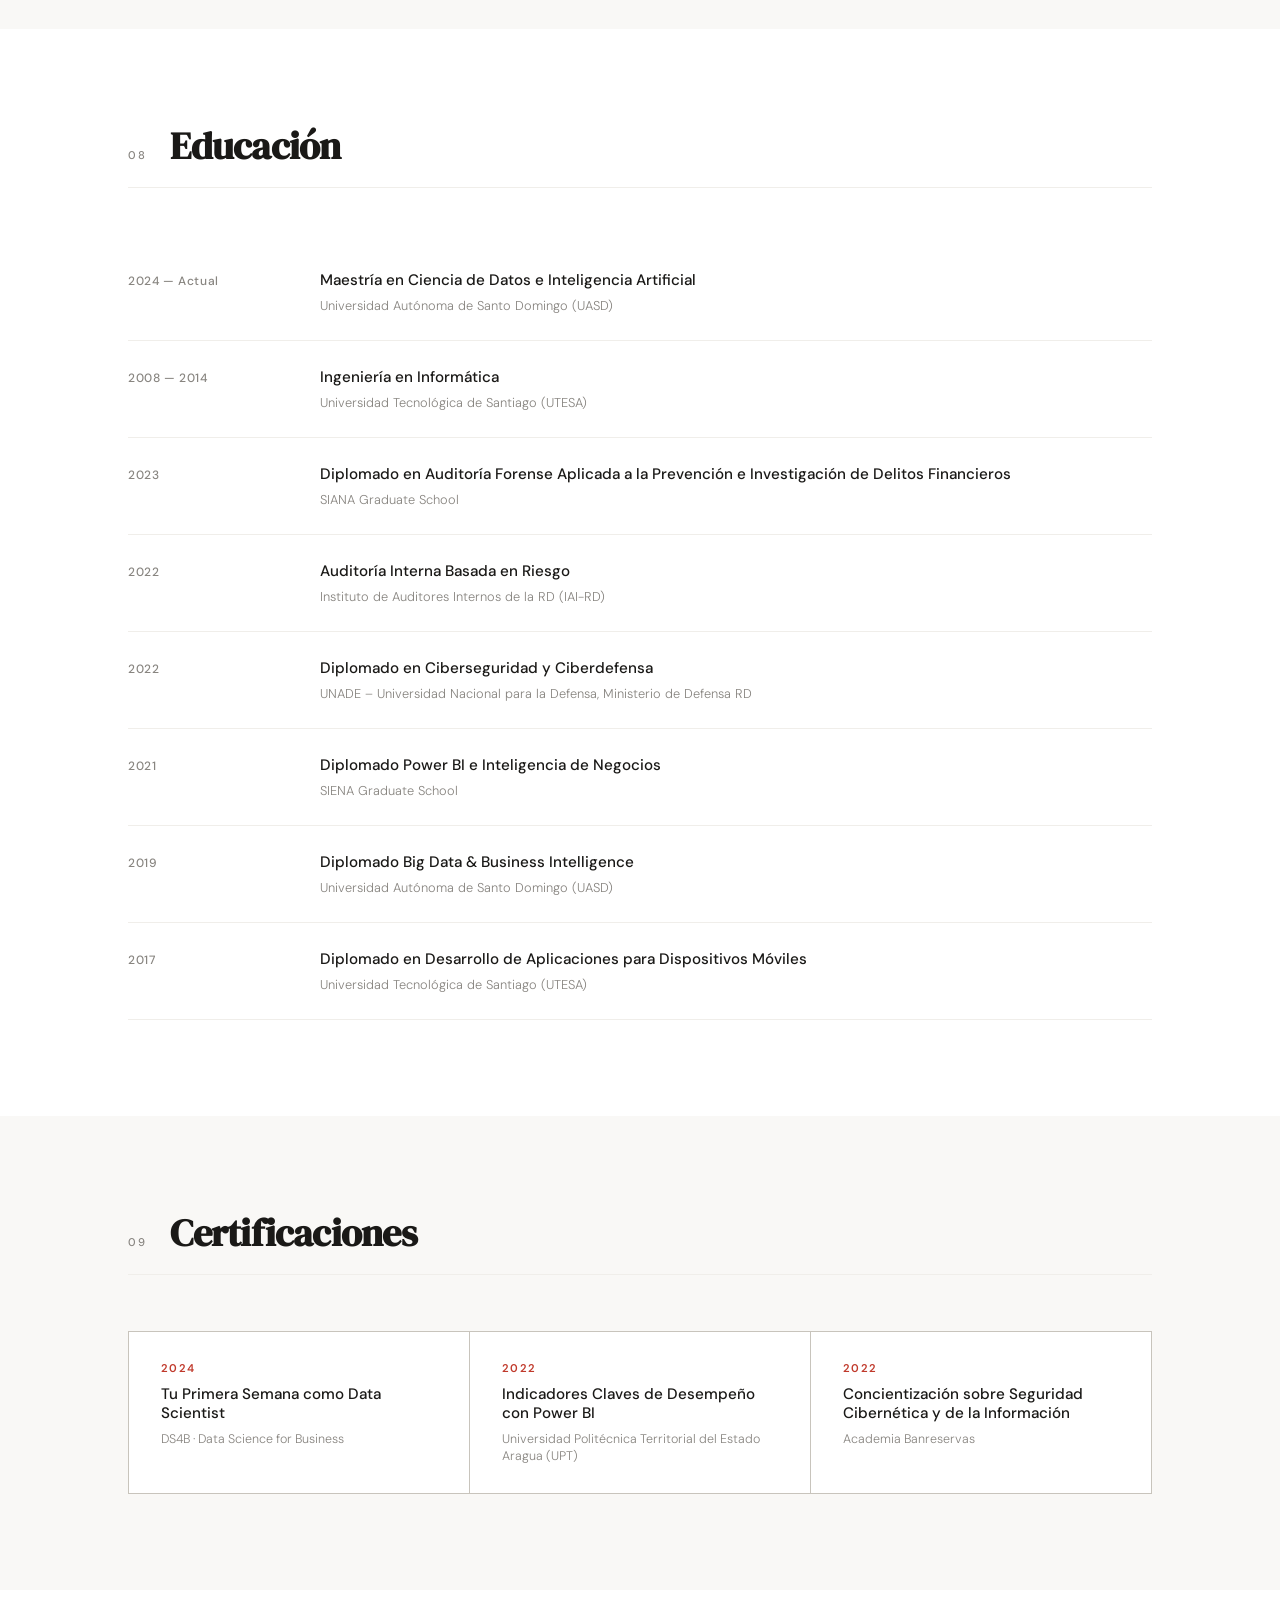
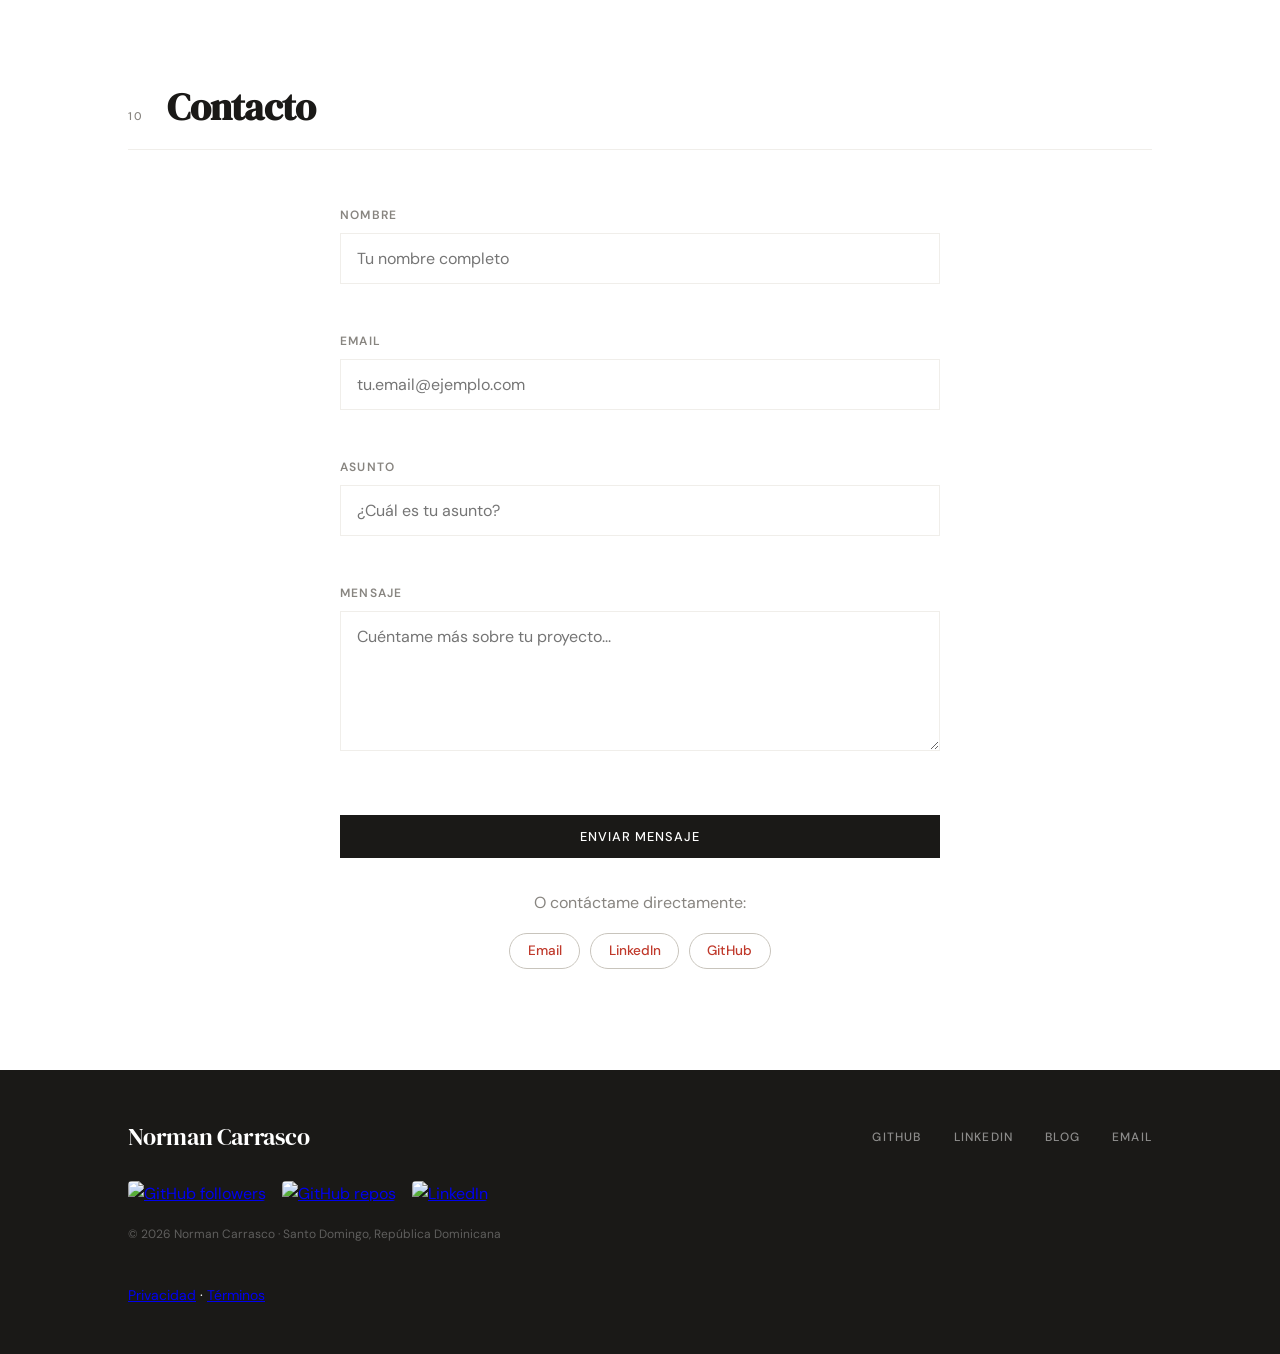
==== commit 389a3d5c: "Refine about-me recognition paragraph with specific departments Replace generic 'Banreservas' attrib" ====
--- a/index.html
+++ b/index.html
@@ -163,8 +163,10 @@
                   en decisiones estratégicas con impacto real en el negocio bancario.
                 </p>
                 <p>
-                  He sido reconocido por Banreservas como <strong>Analista del Año 2020</strong> y por mi desempeño
-                  en la automatización de reportes y tableros de control en áreas críticas de monitoreo y prevención.
+                  He recibido reconocimientos de distintas áreas: la <strong>Dirección Senior de Desarrollo y QA</strong> me distinguió como
+                  <strong>Analista del Año 2020</strong>; la <strong>Dirección Gestión del Fraude</strong> reconoció mi desempeño en
+                  automatización de reportes y tableros de control (2023); y la <strong>Vicepresidencia de Operaciones</strong>
+                  me otorgó reconocimientos por desempeño y aporte en diciembre 2024 y junio 2025.
                 </p>
               </div>
               <div class="about-details" data-details="profile">
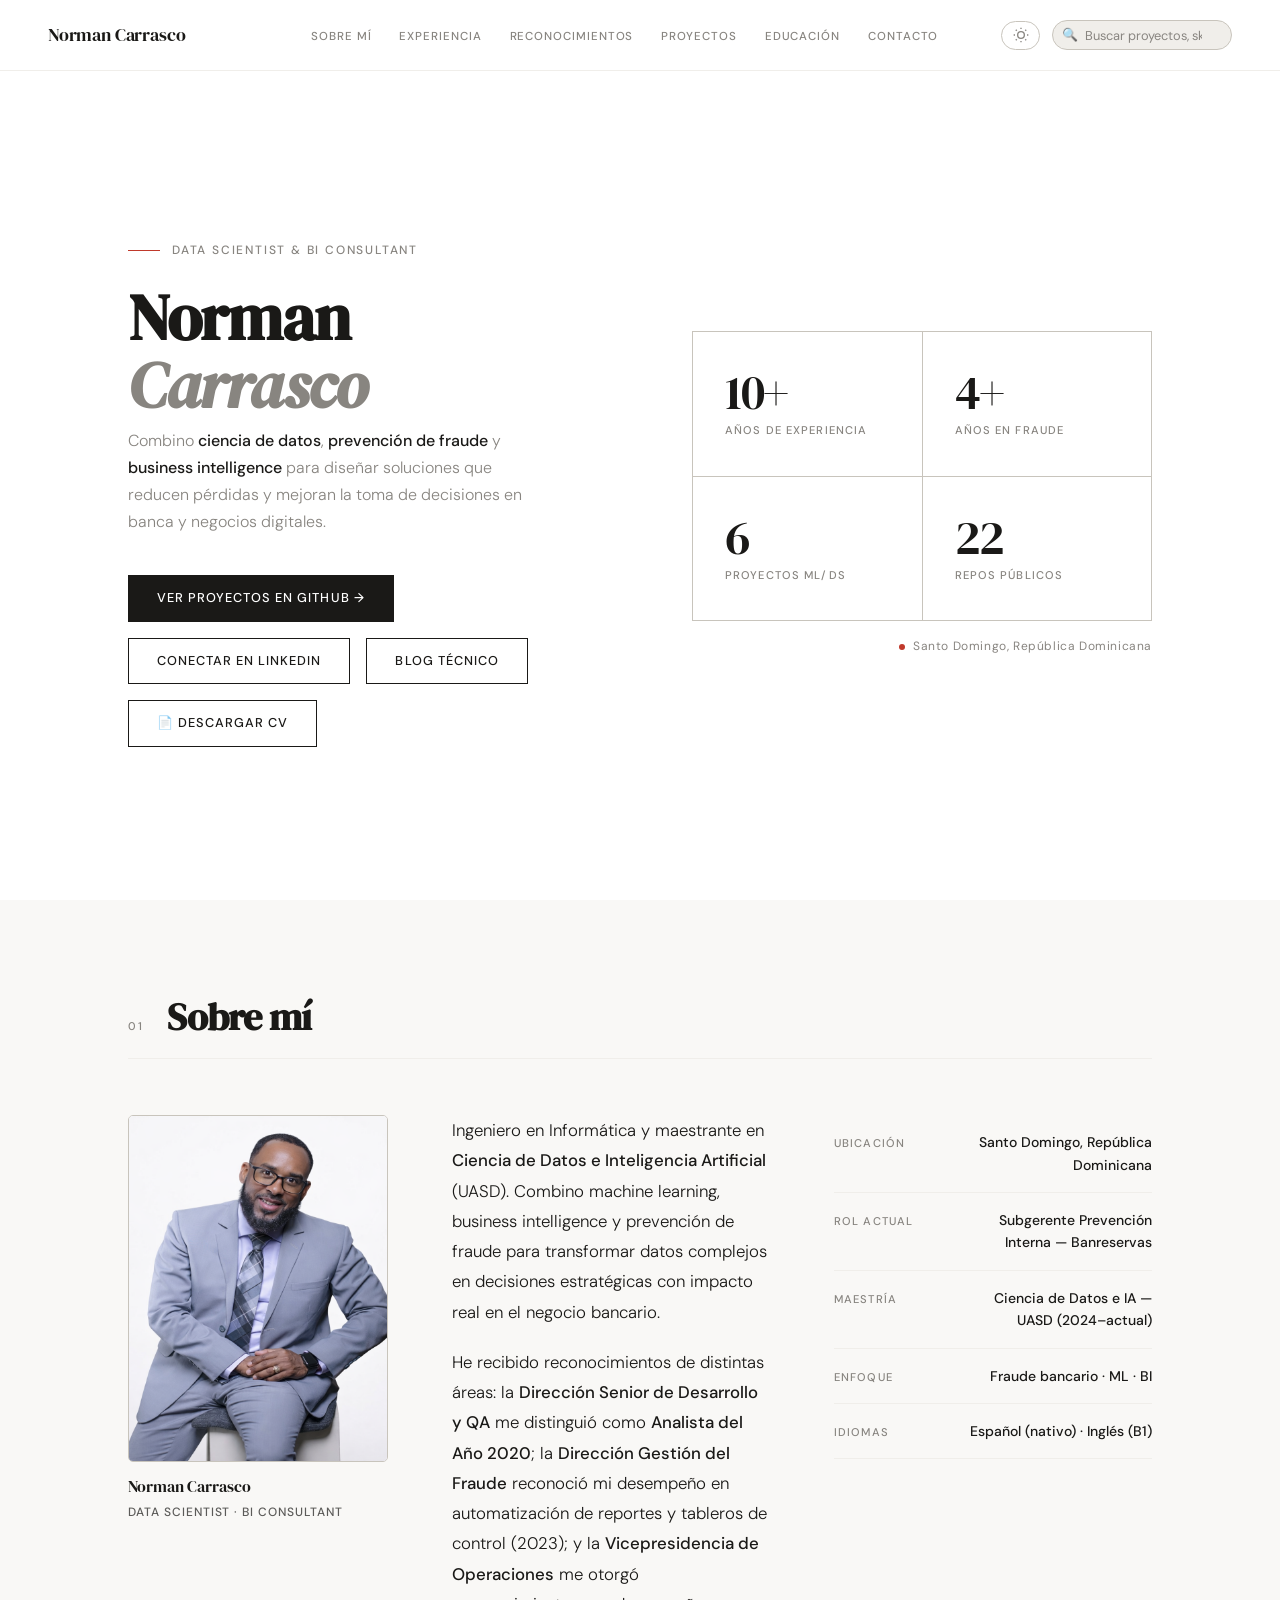
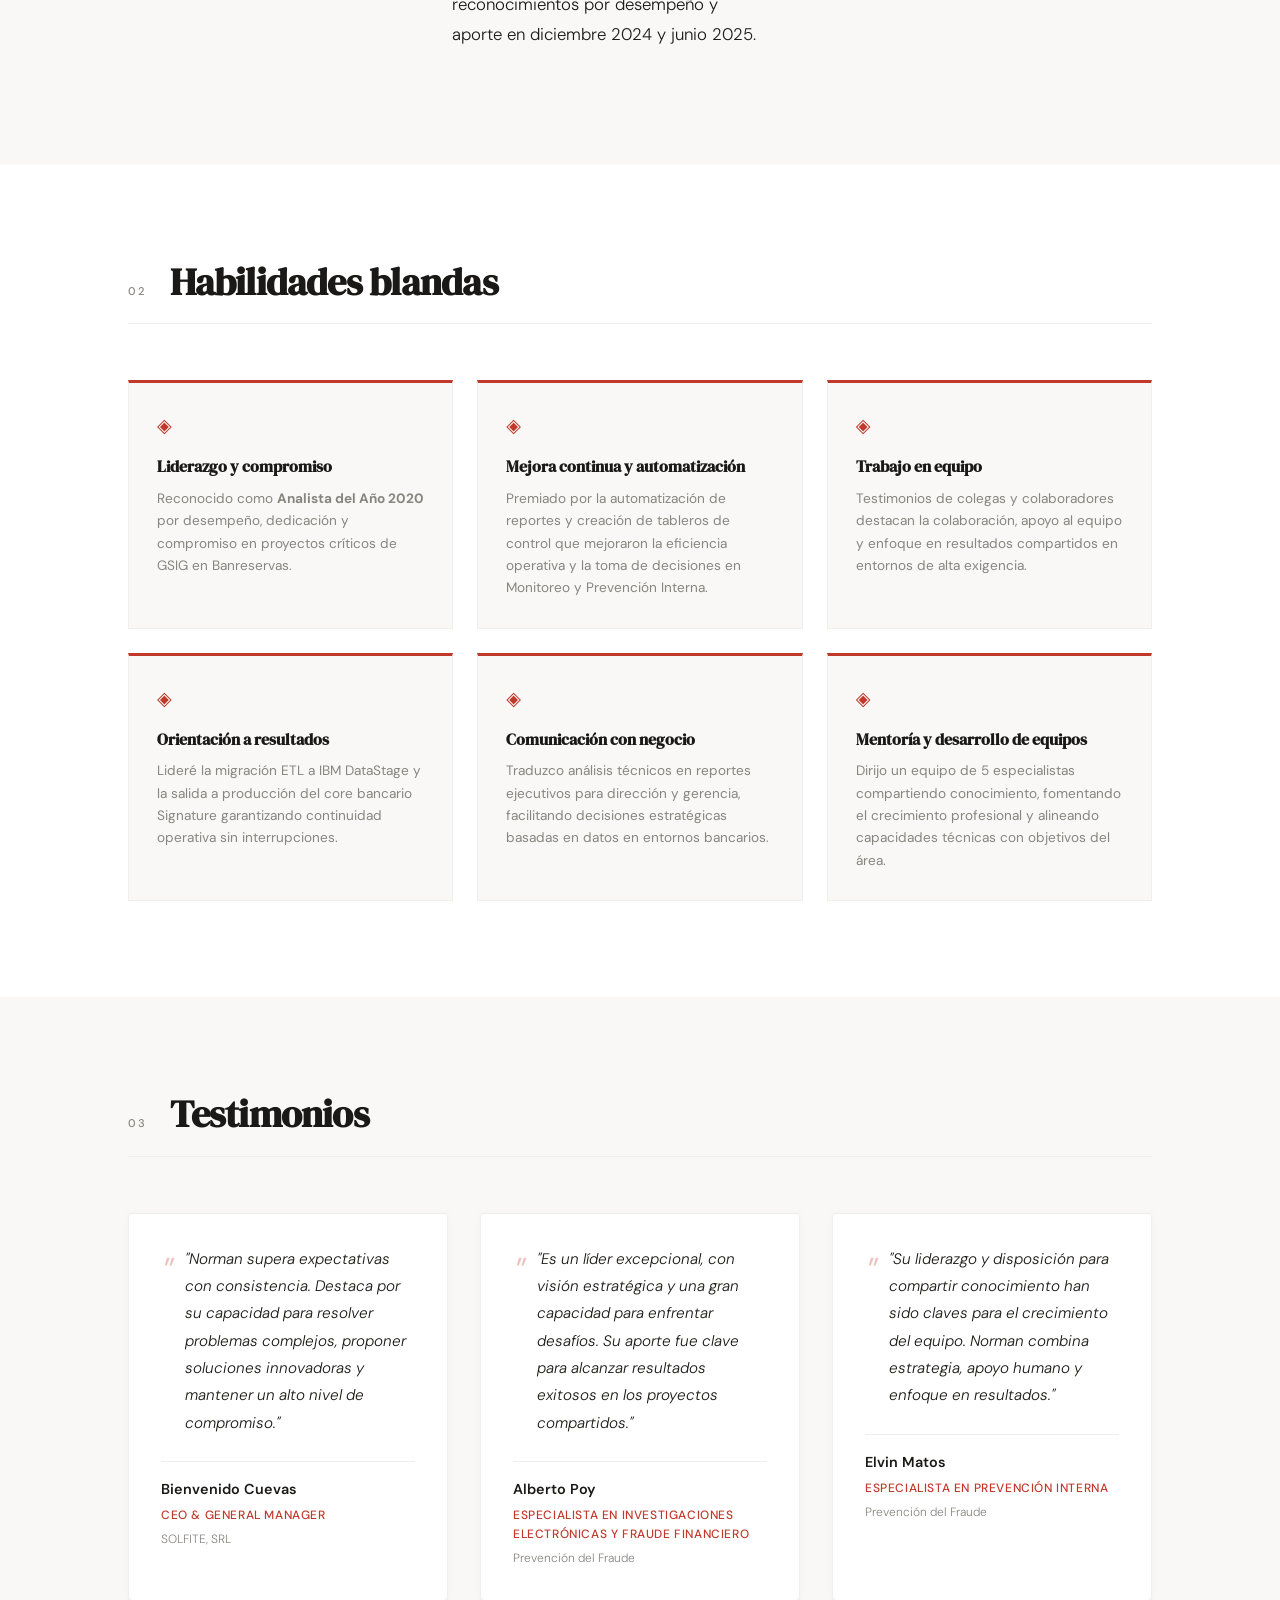
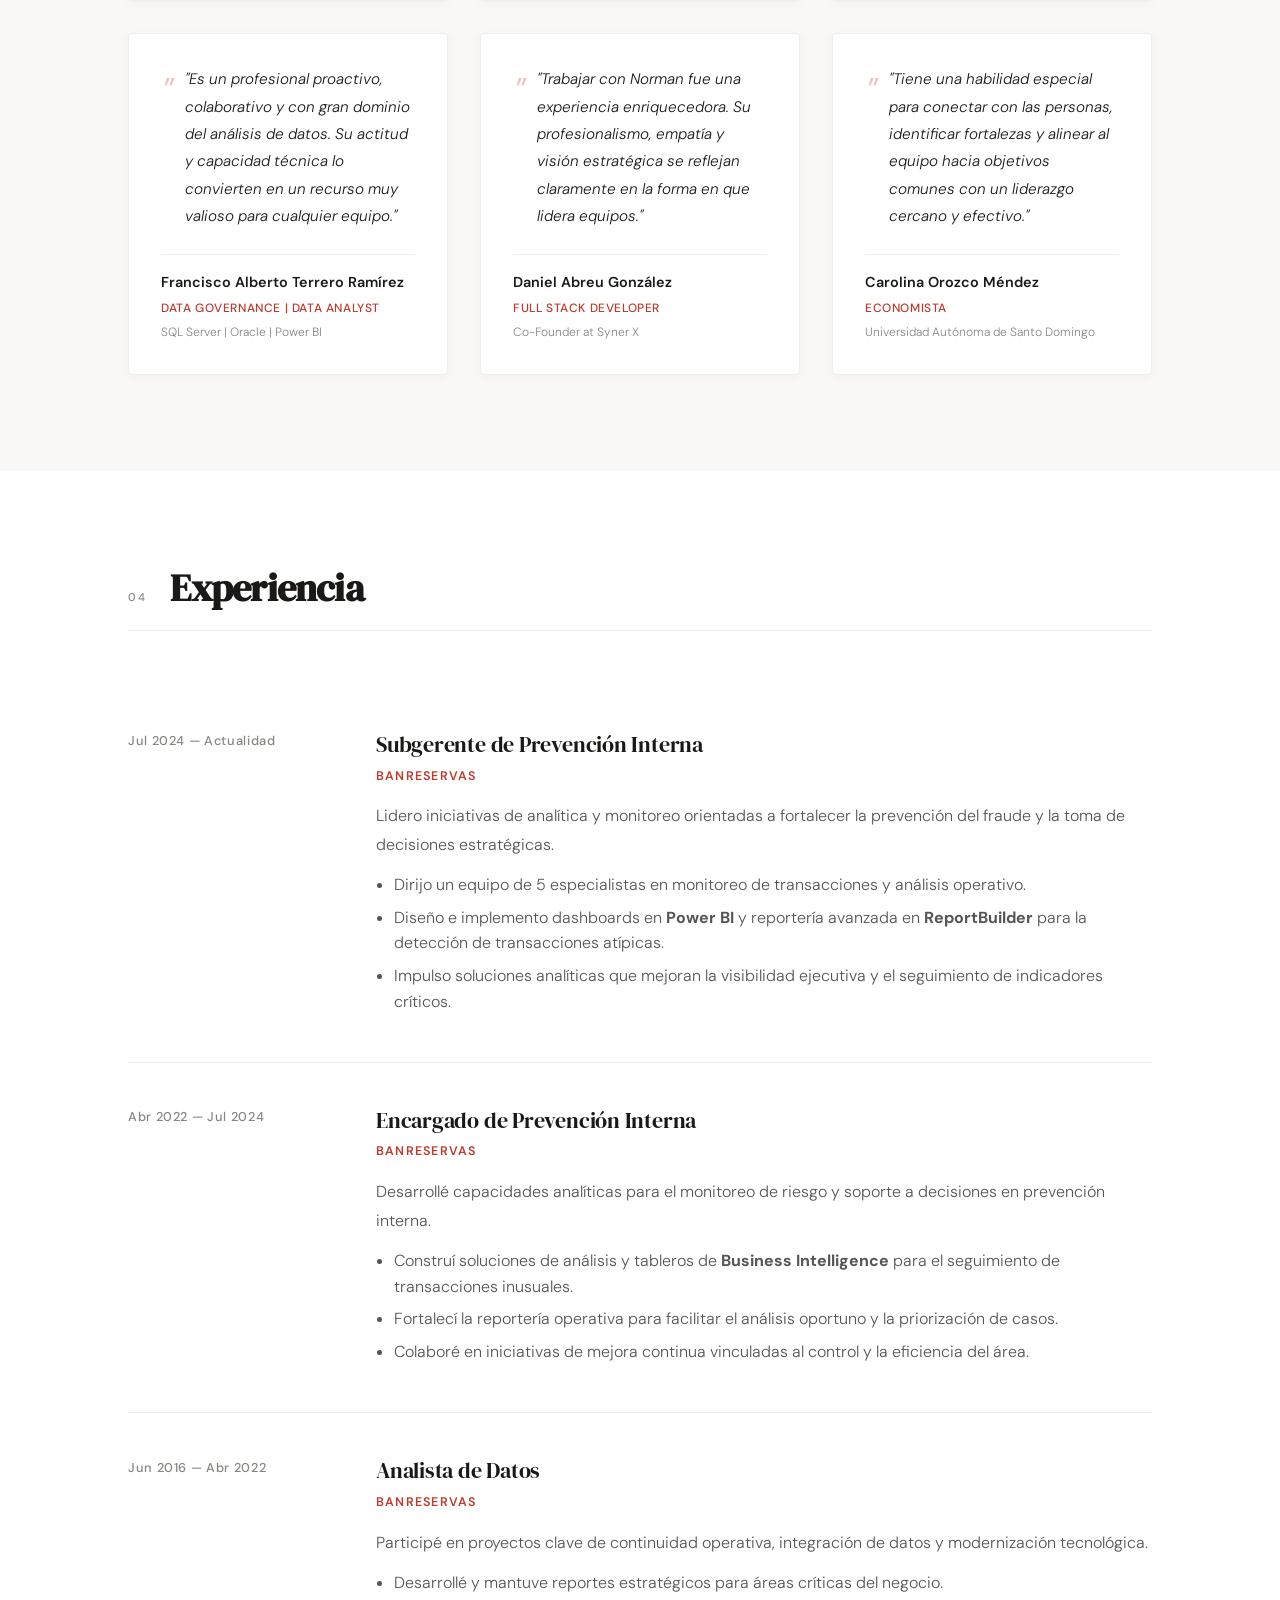
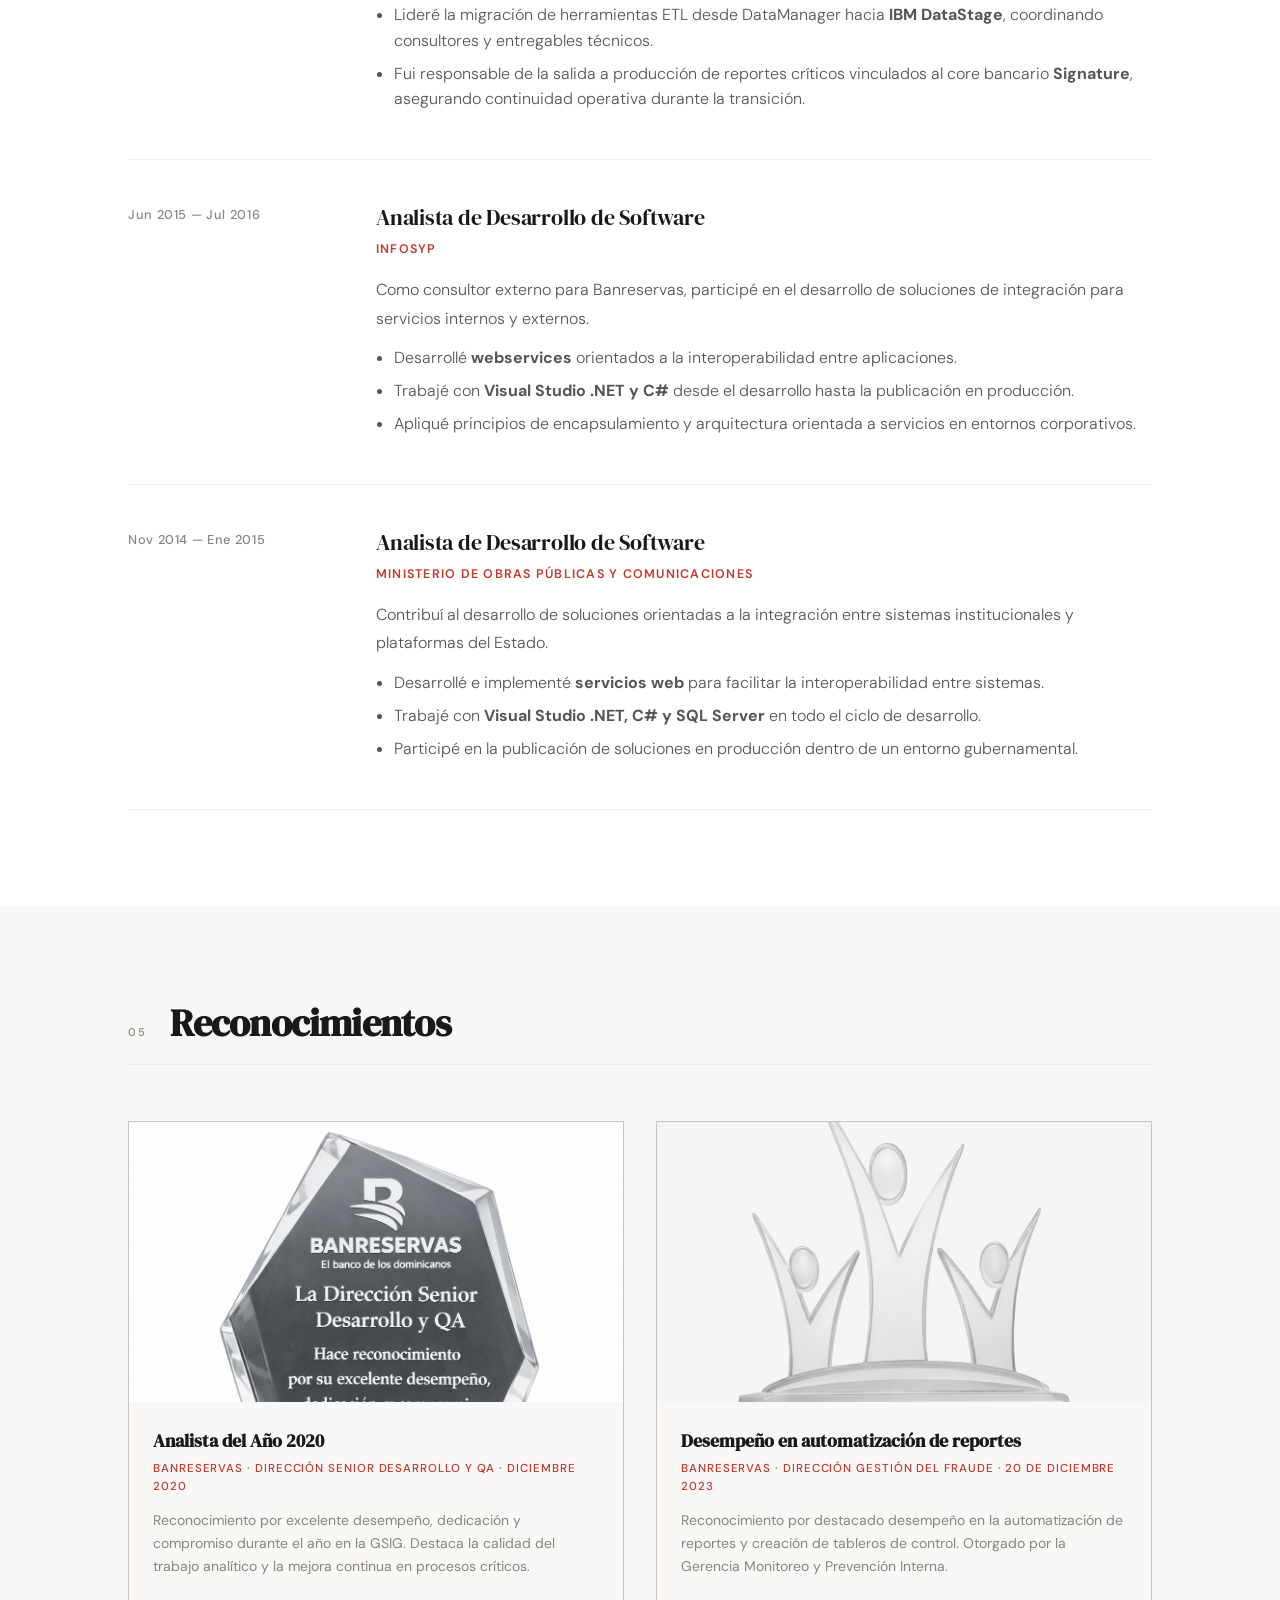
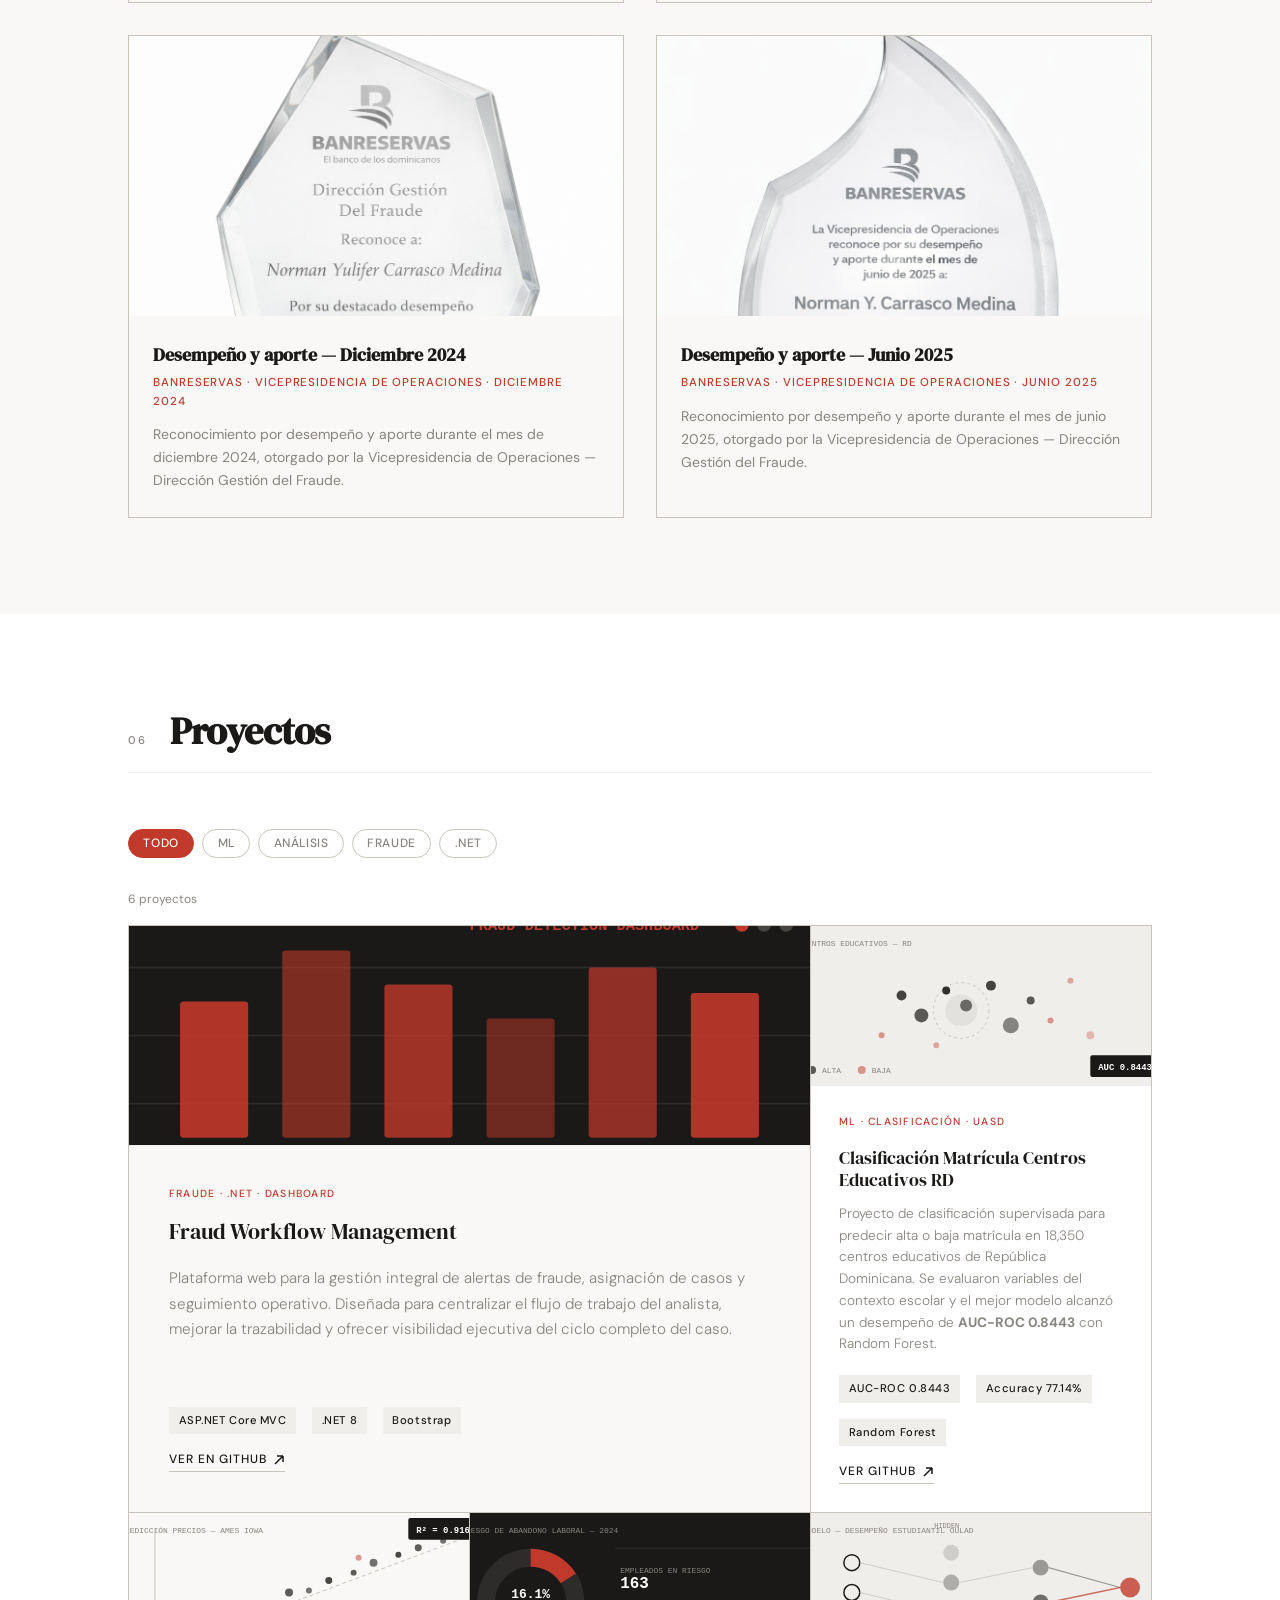
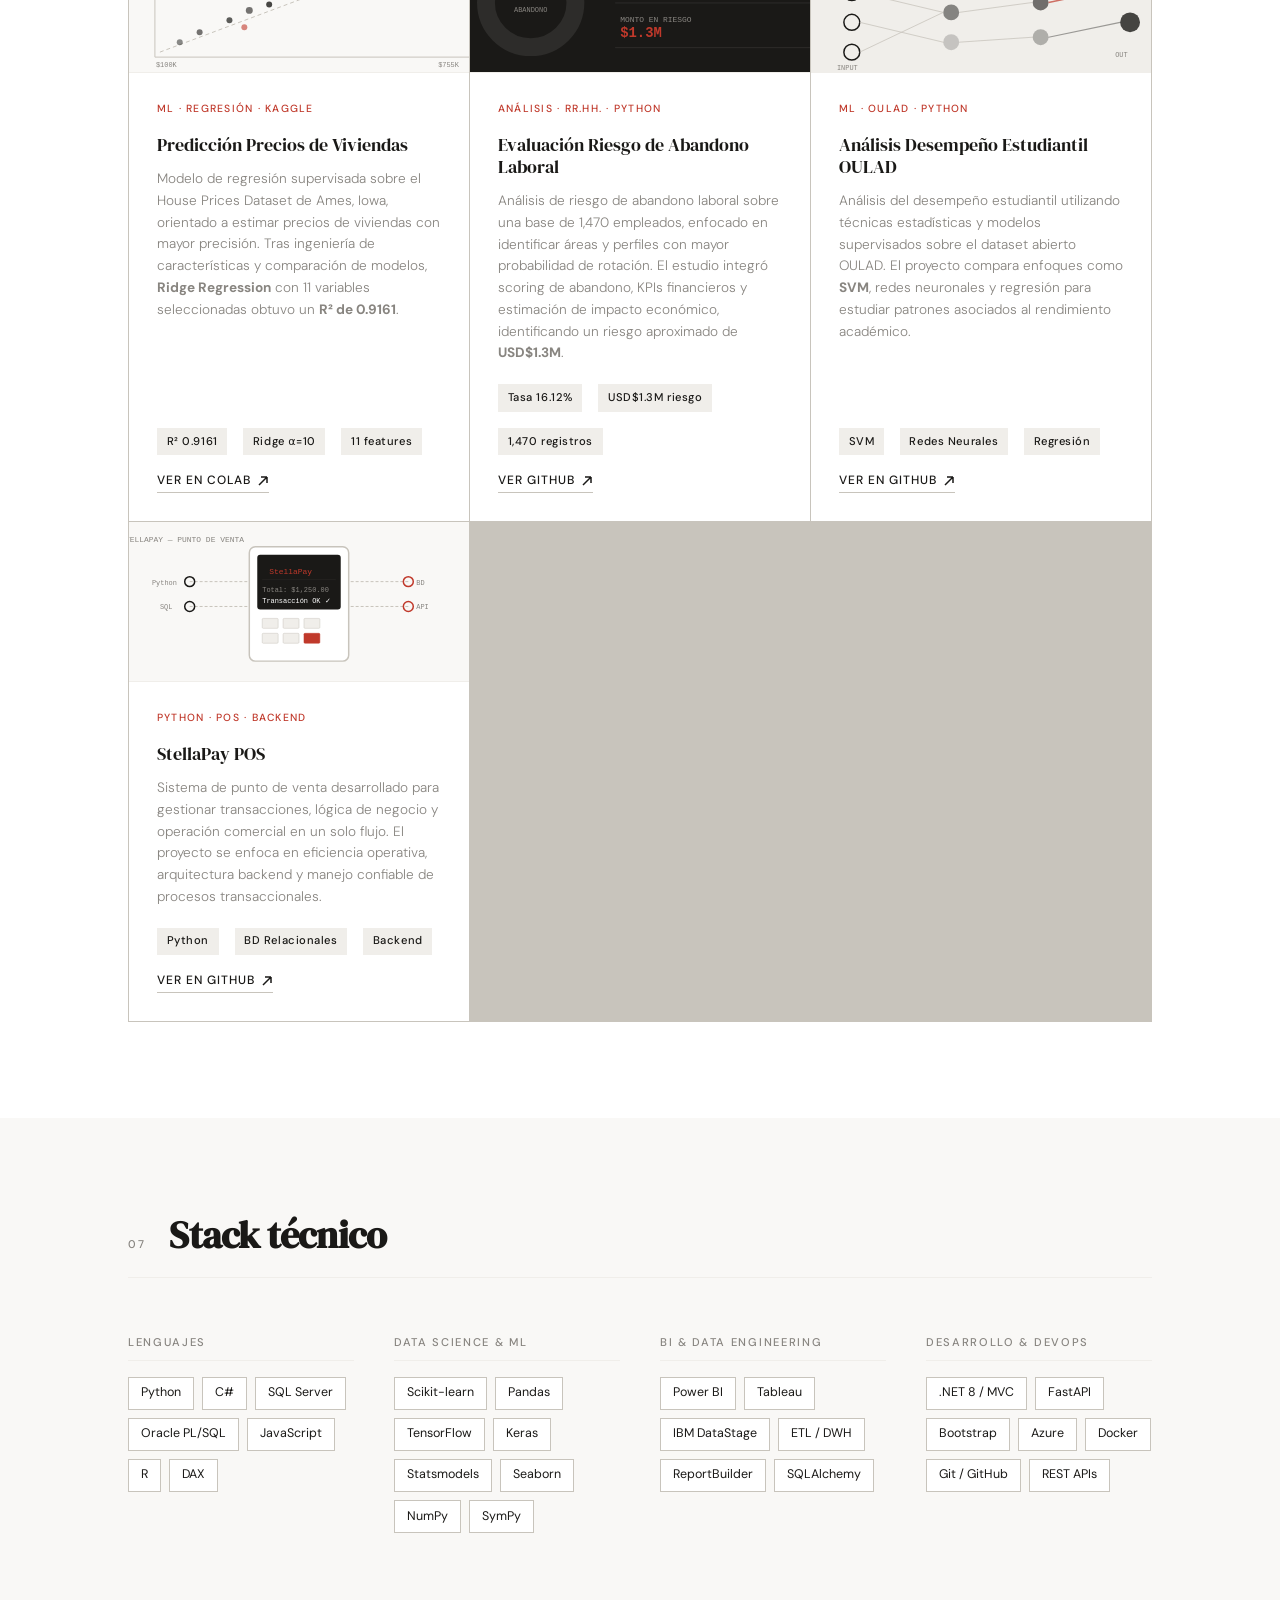
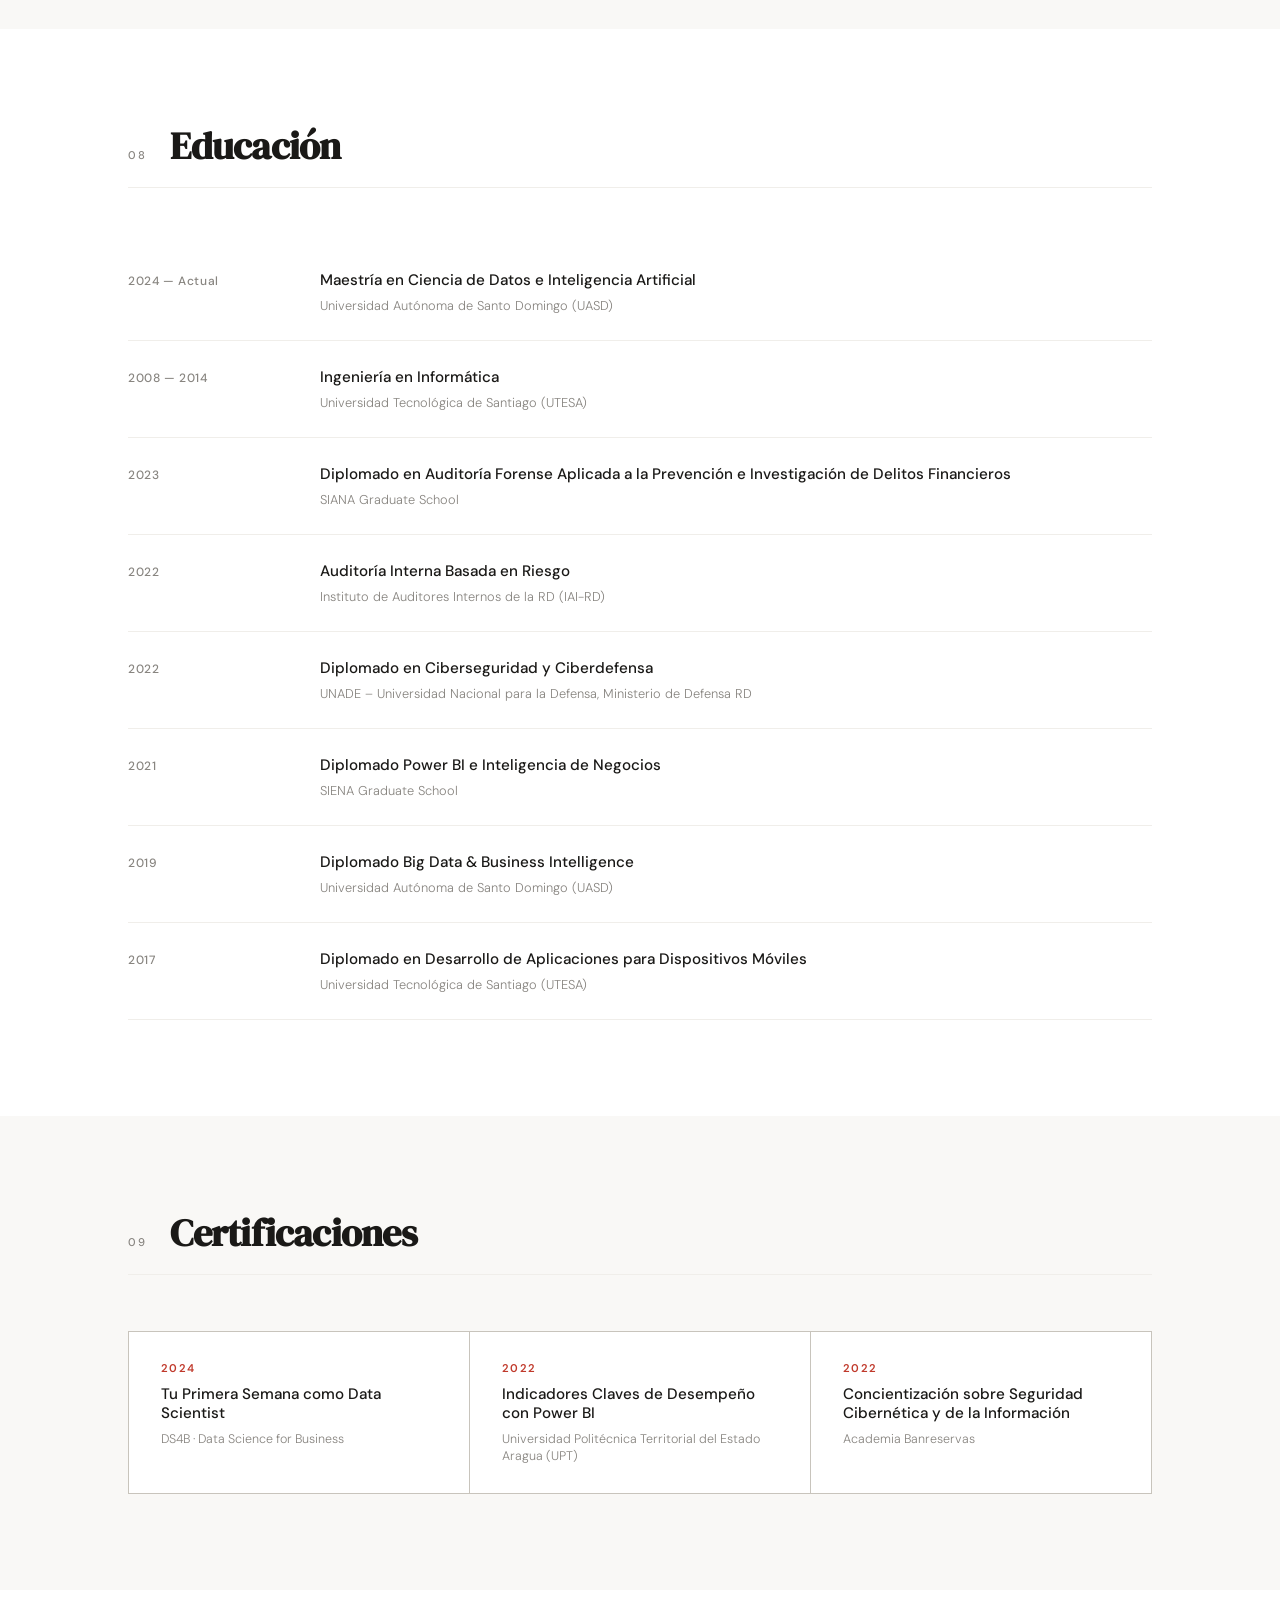
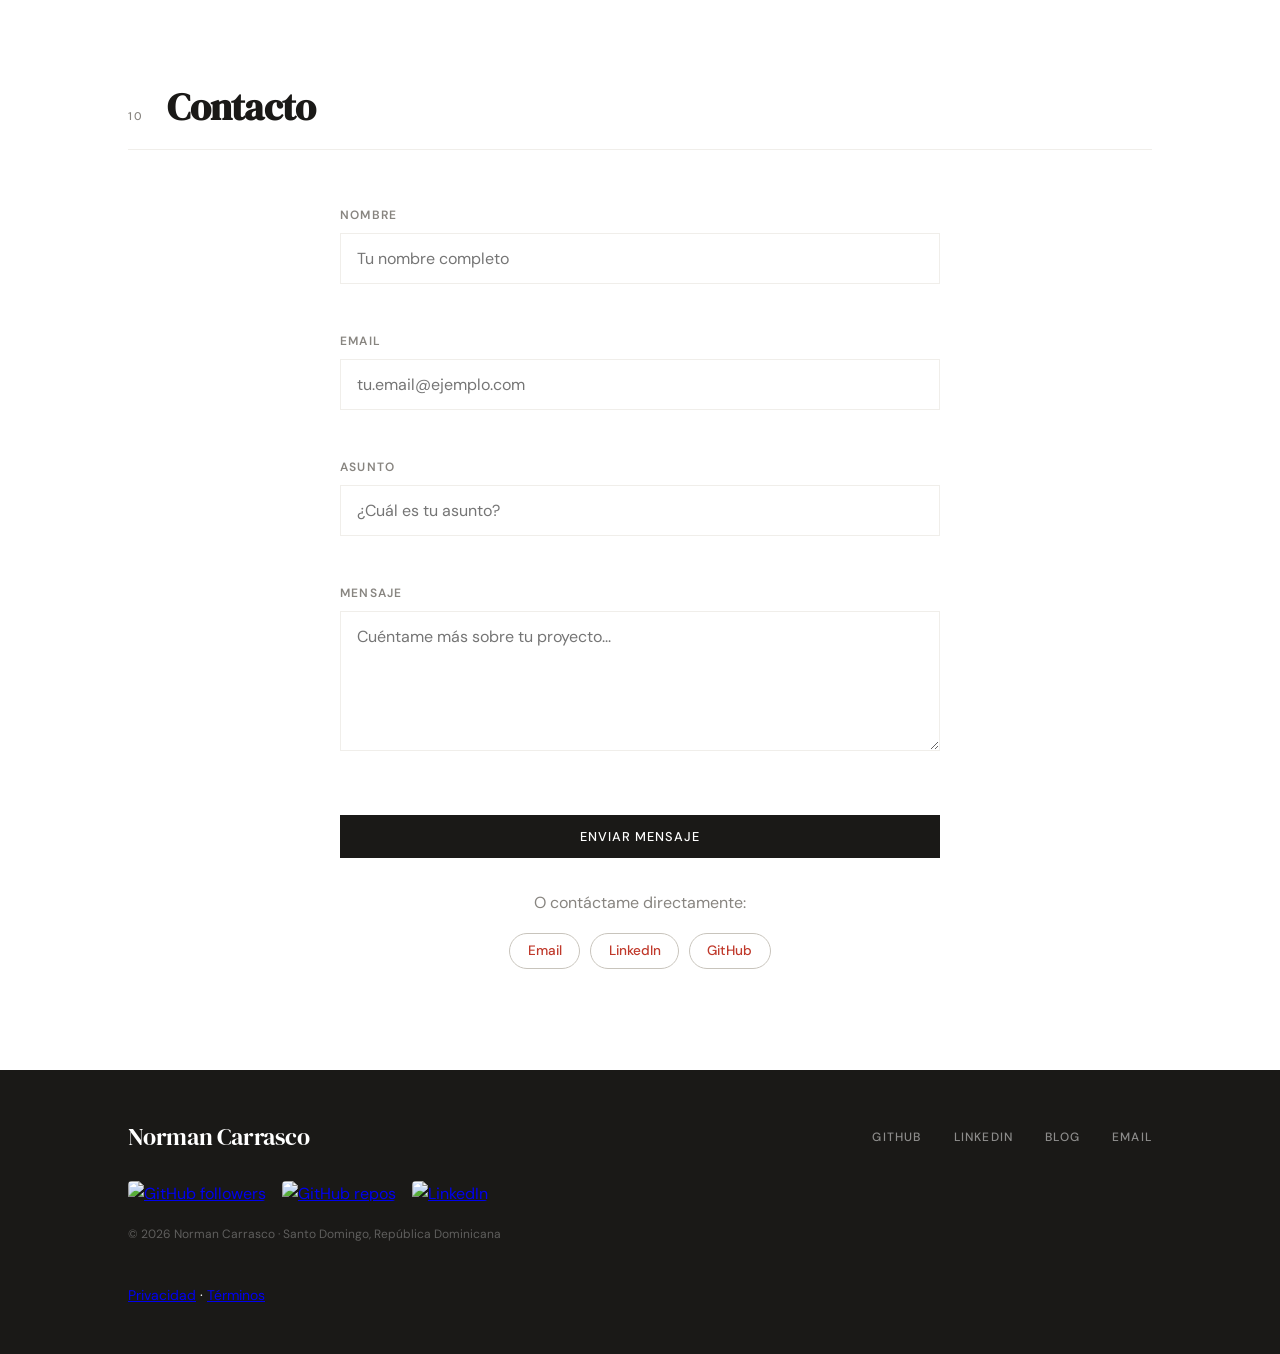
==== commit 2ea80e62: "Update Sobre mí profile photo to picutre-norman.jpg Co-Authored-By: Claude Sonnet 4.6 <noreply@anthr" ====
--- a/index.html
+++ b/index.html
@@ -151,7 +151,7 @@
             <div class="about-grid">
               <div class="about-photo">
                 <div class="about-photo-frame">
-                  <img src="image/picture-norman-mini.jpg" alt="Norman Carrasco">
+                  <img src="image/picutre-norman.jpg" alt="Norman Carrasco">
                 </div>
                 <div class="about-photo-name">Norman Carrasco</div>
                 <div class="about-photo-title">Data Scientist · BI Consultant</div>
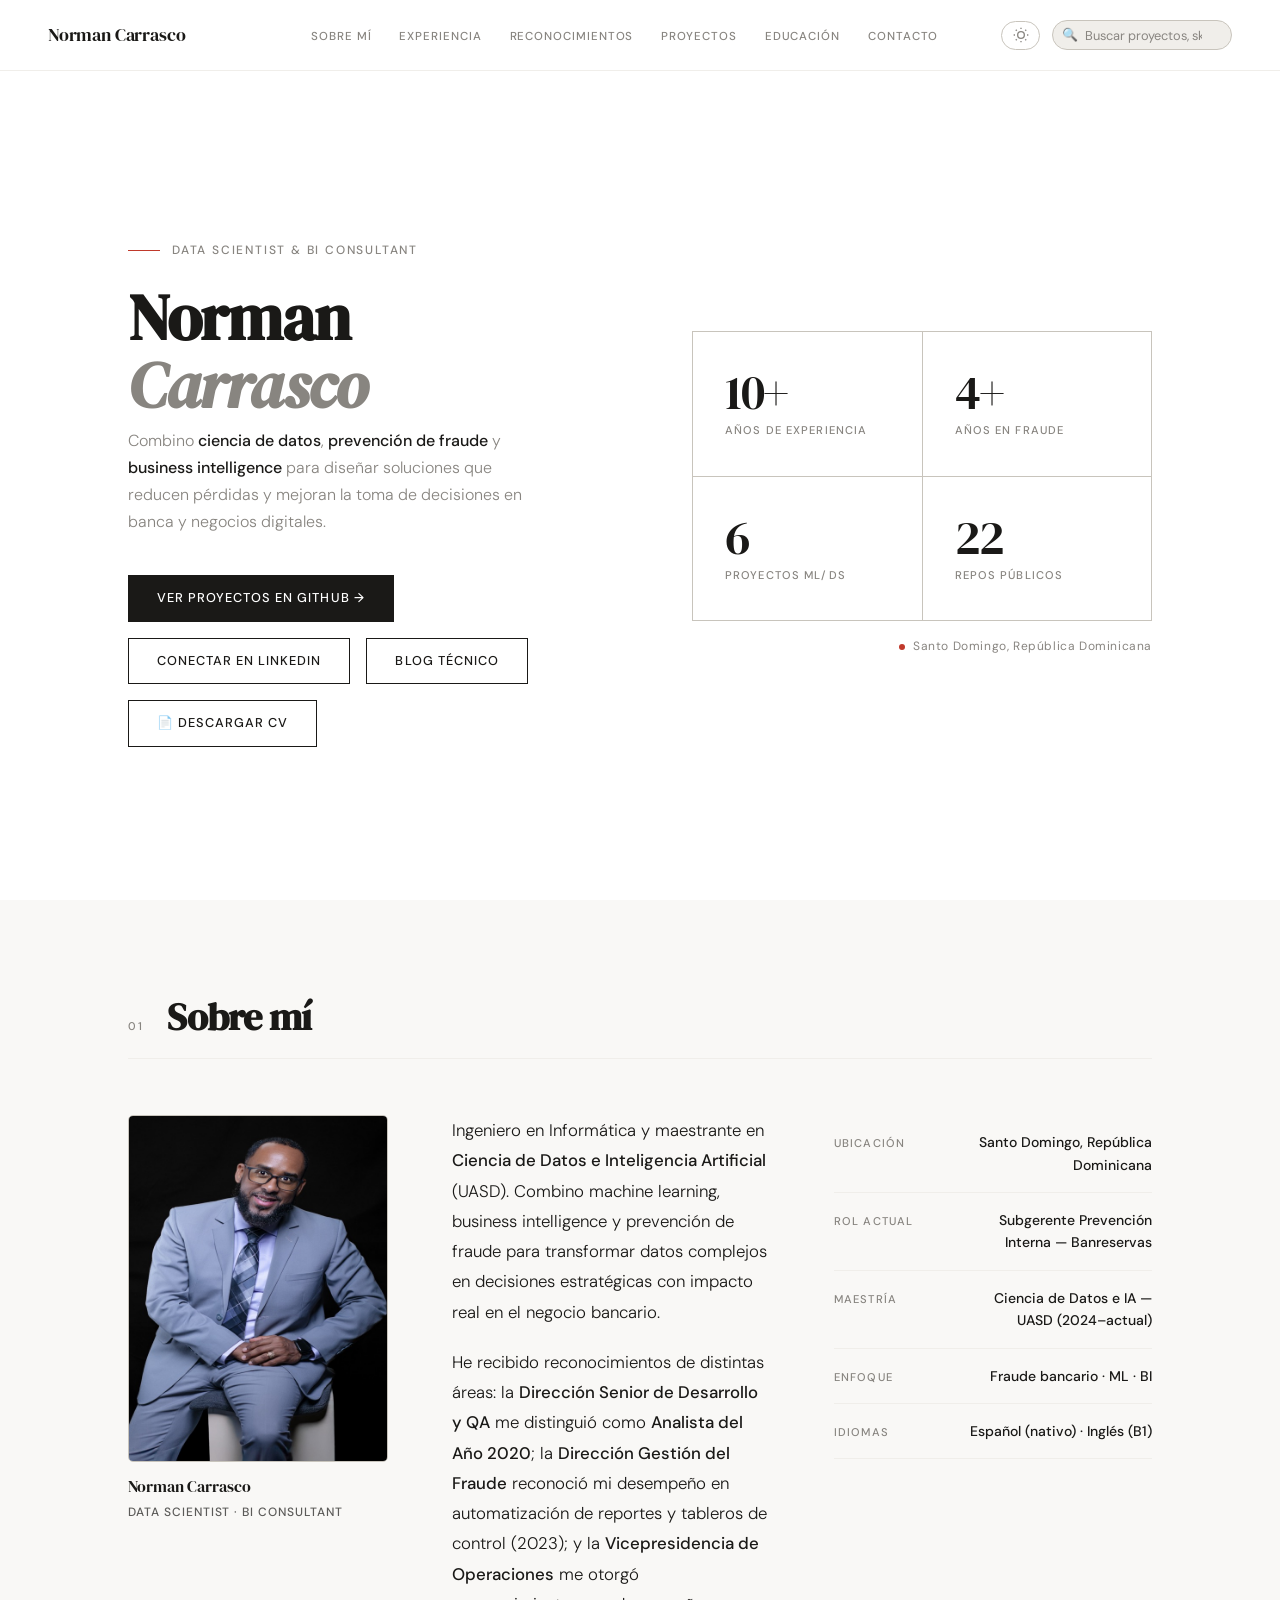
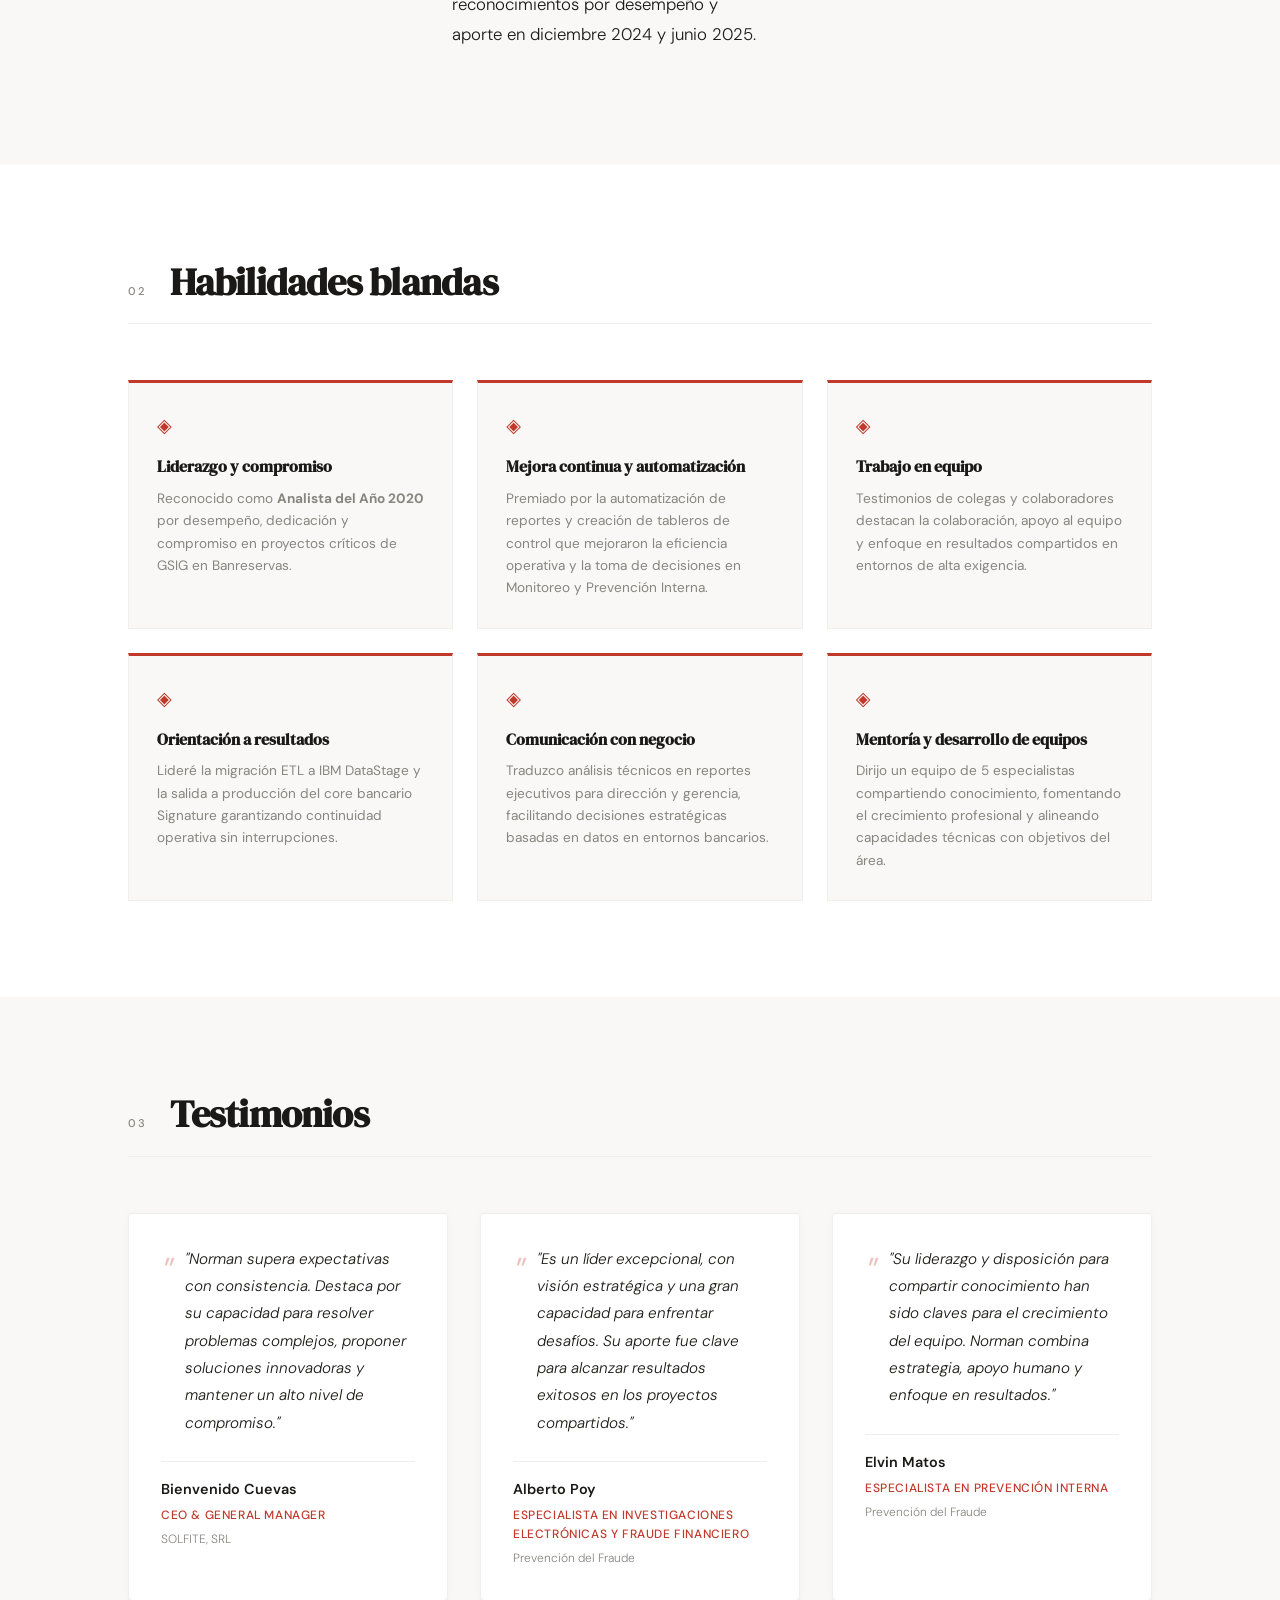
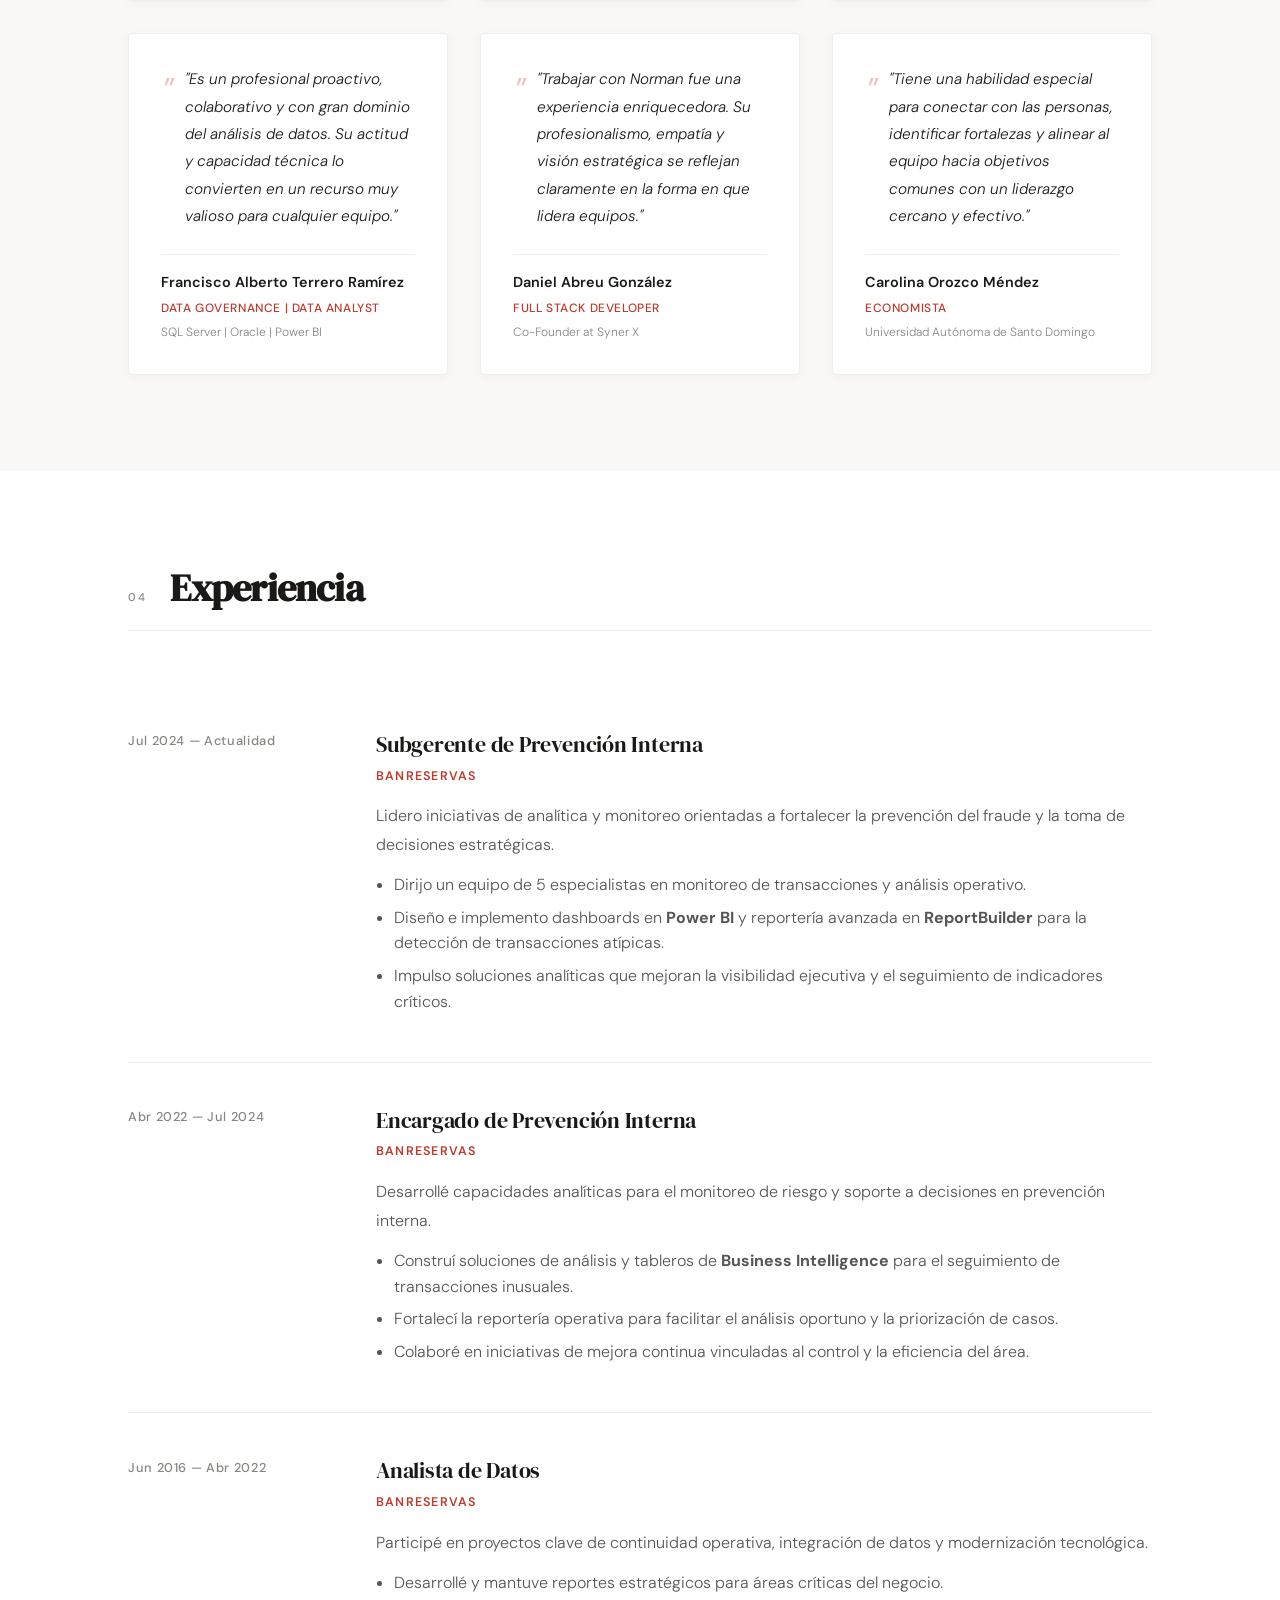
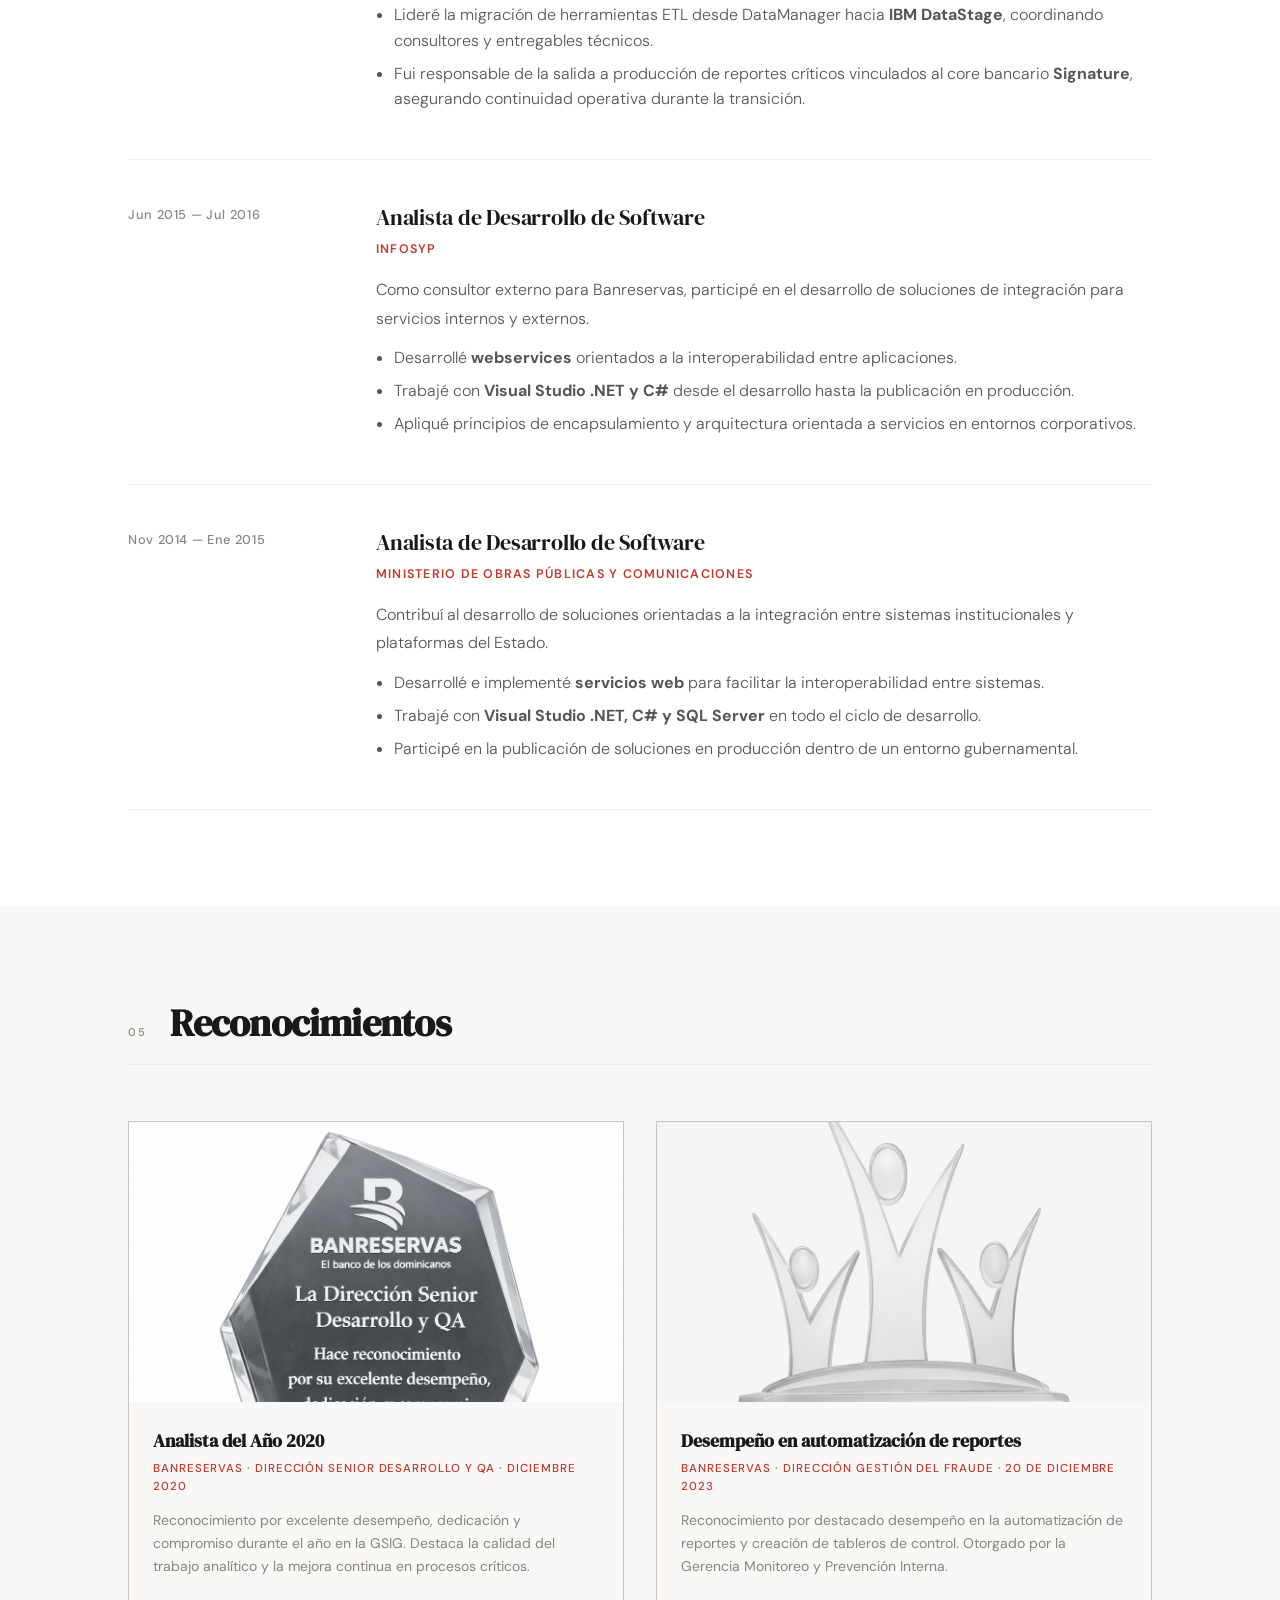
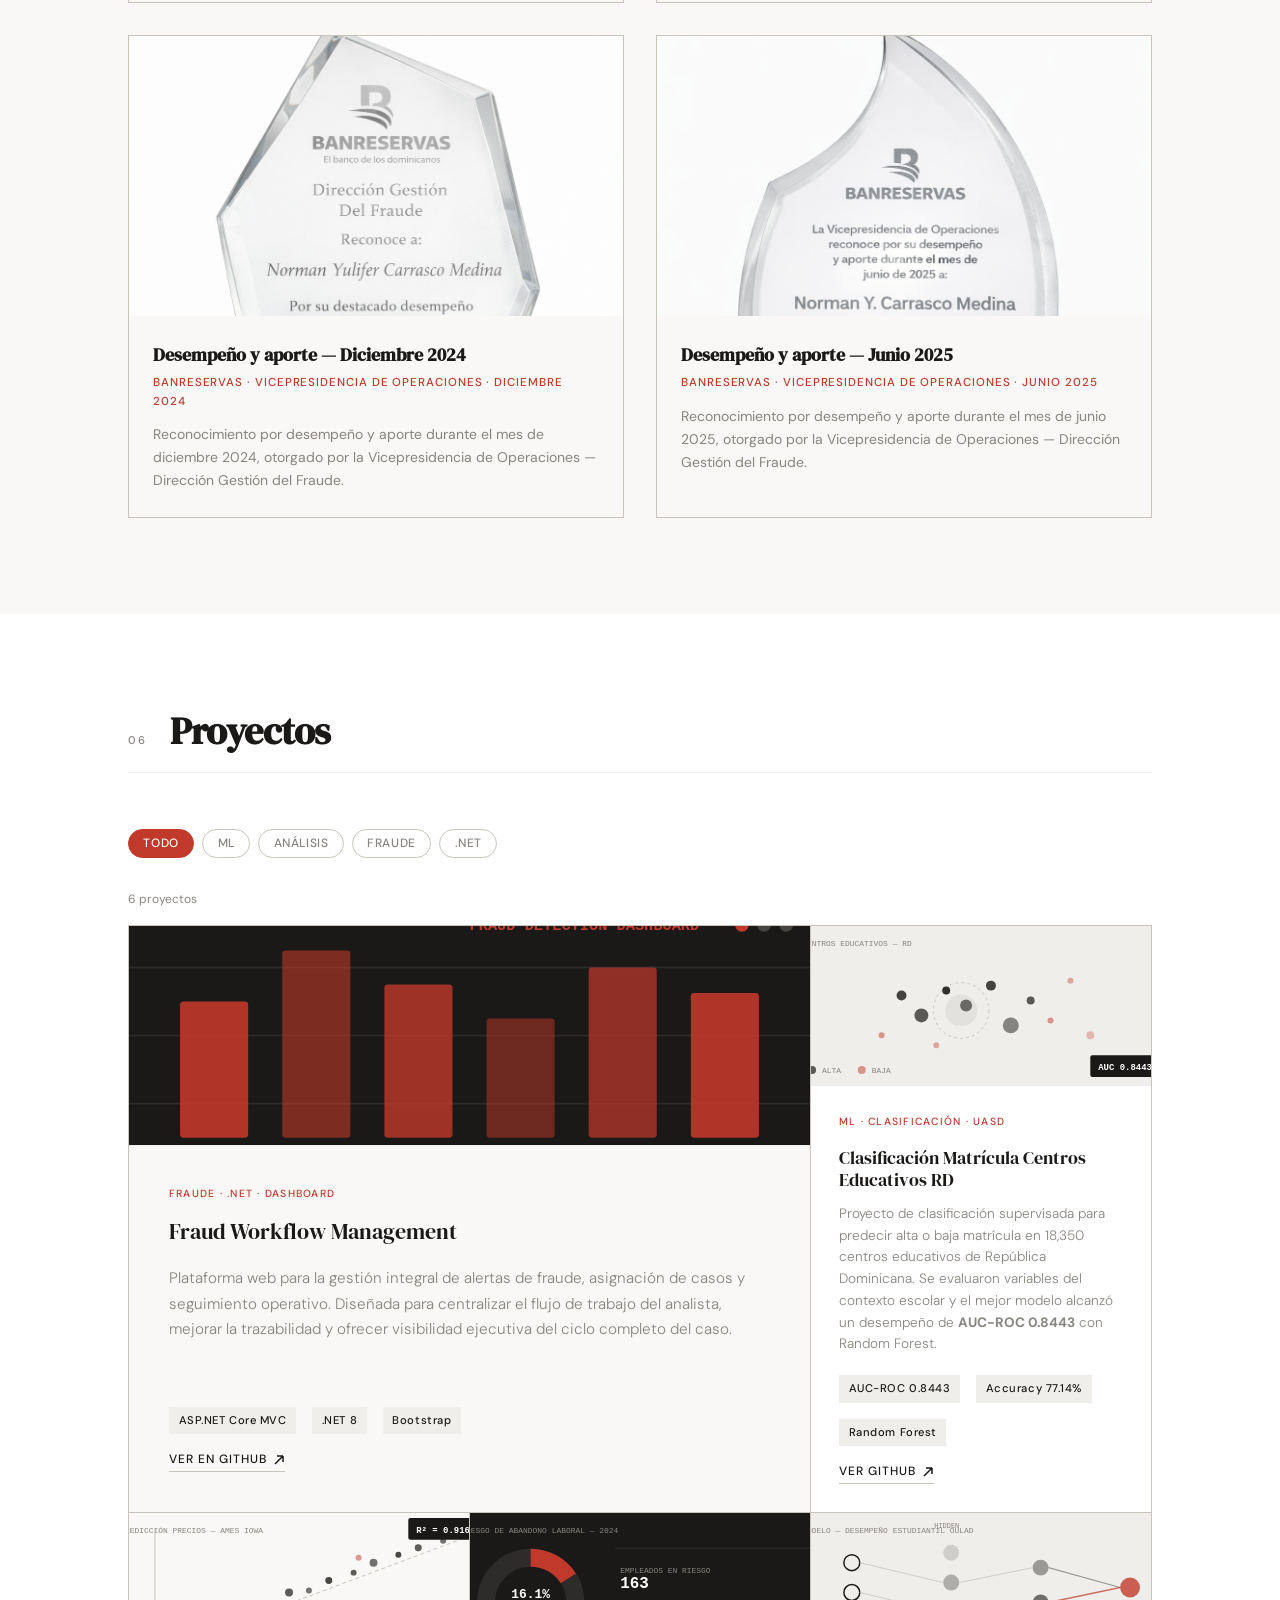
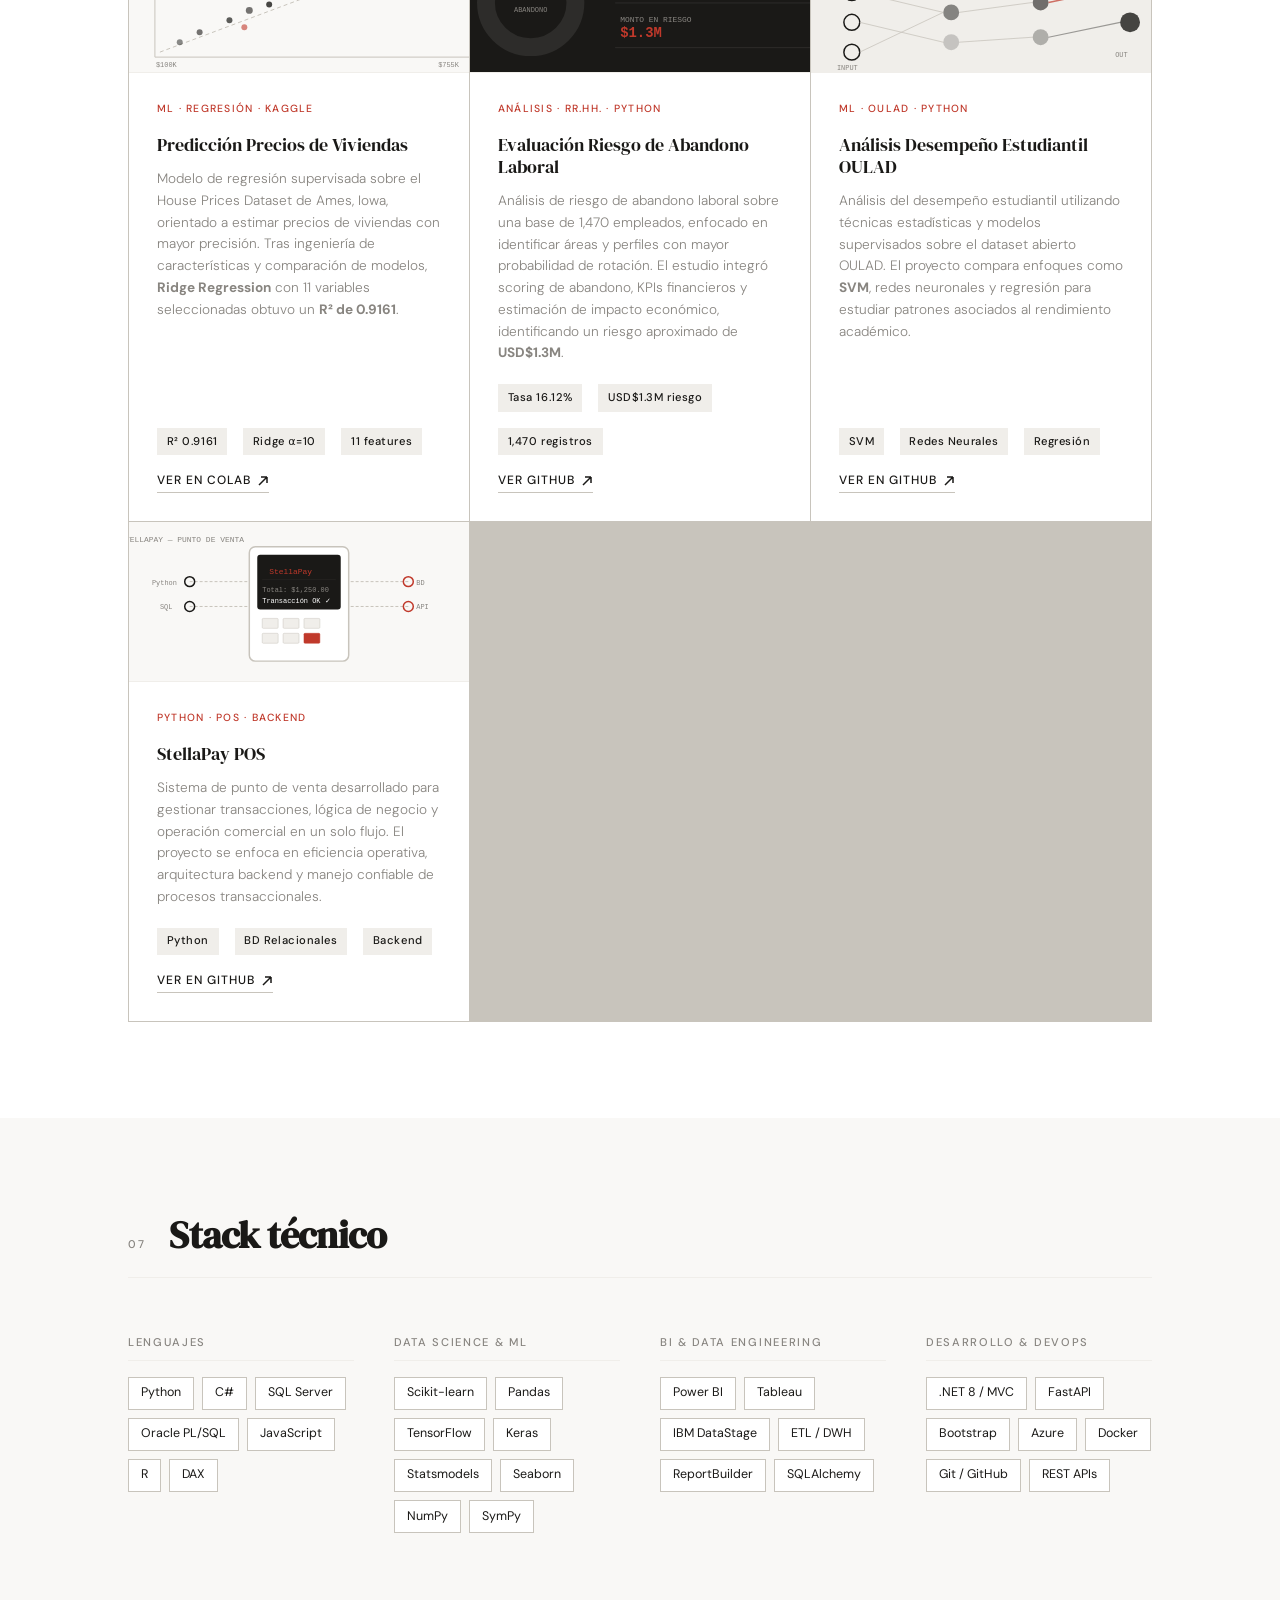
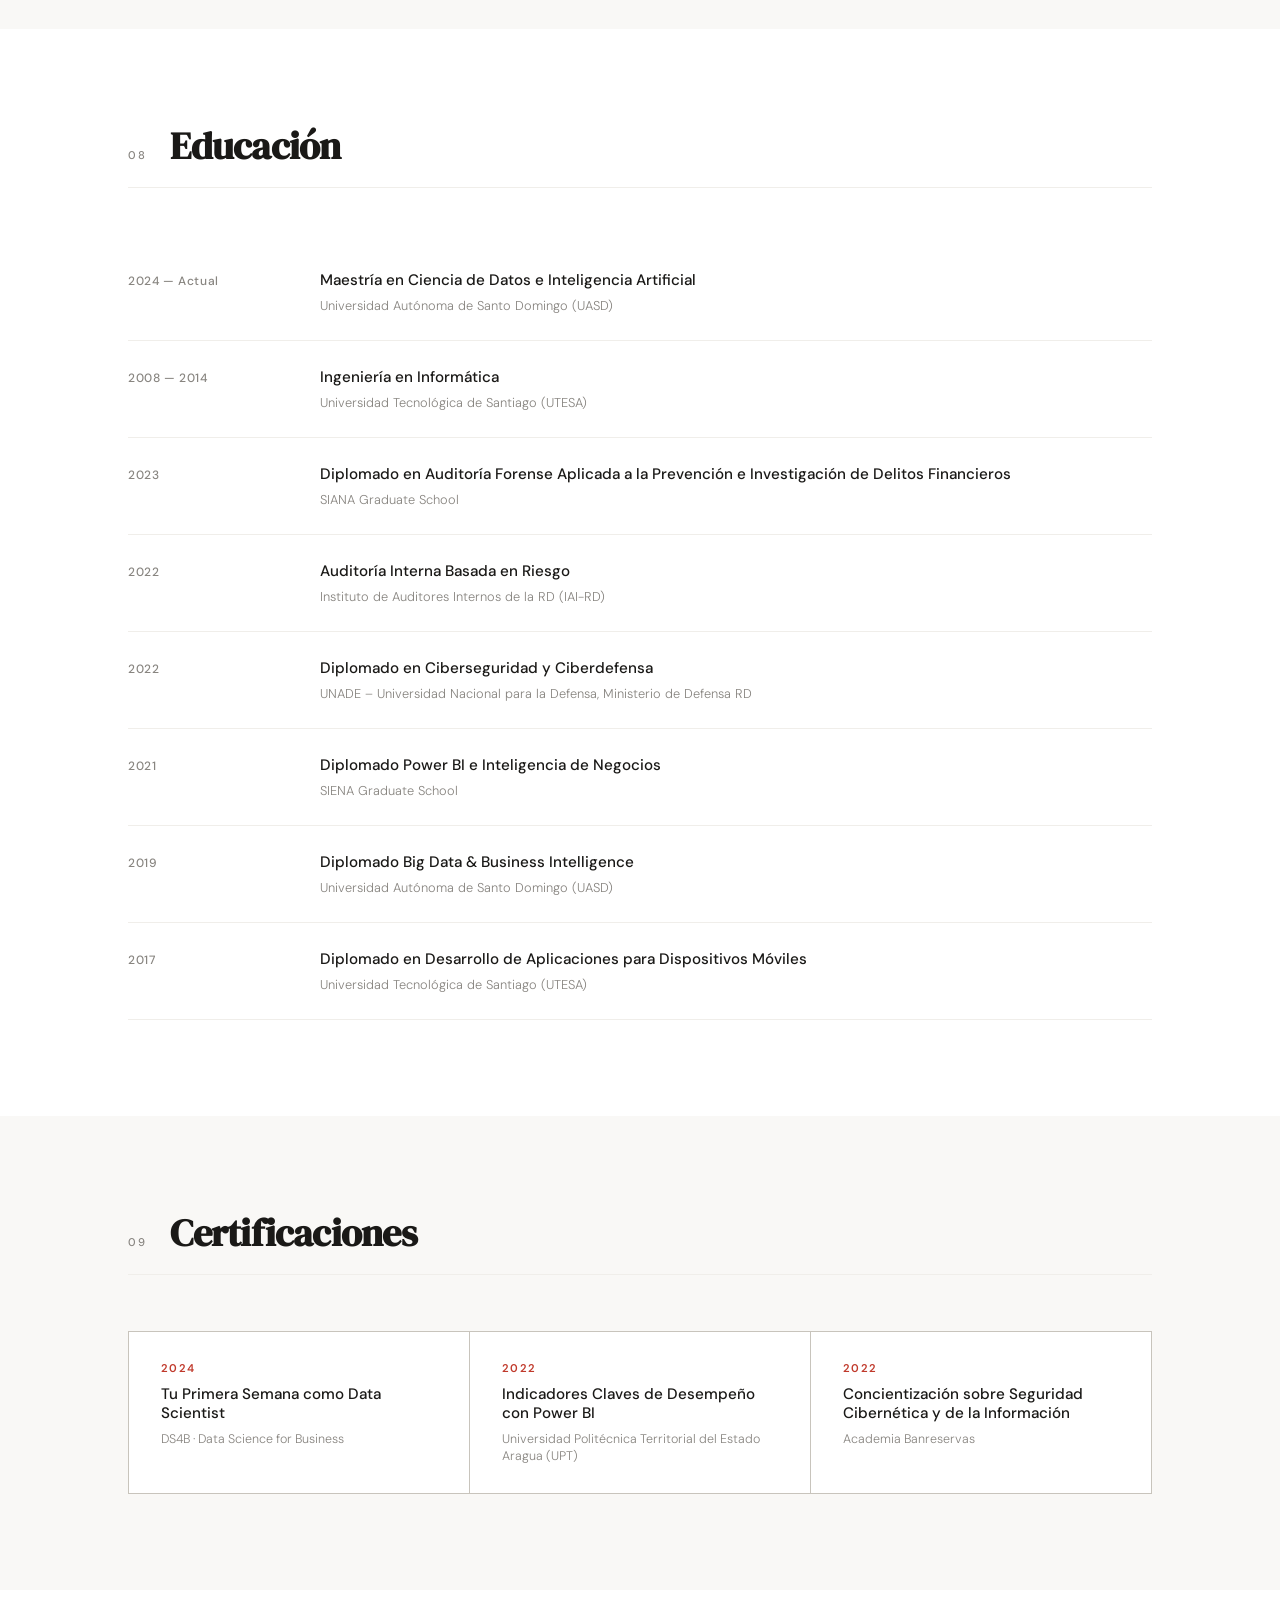
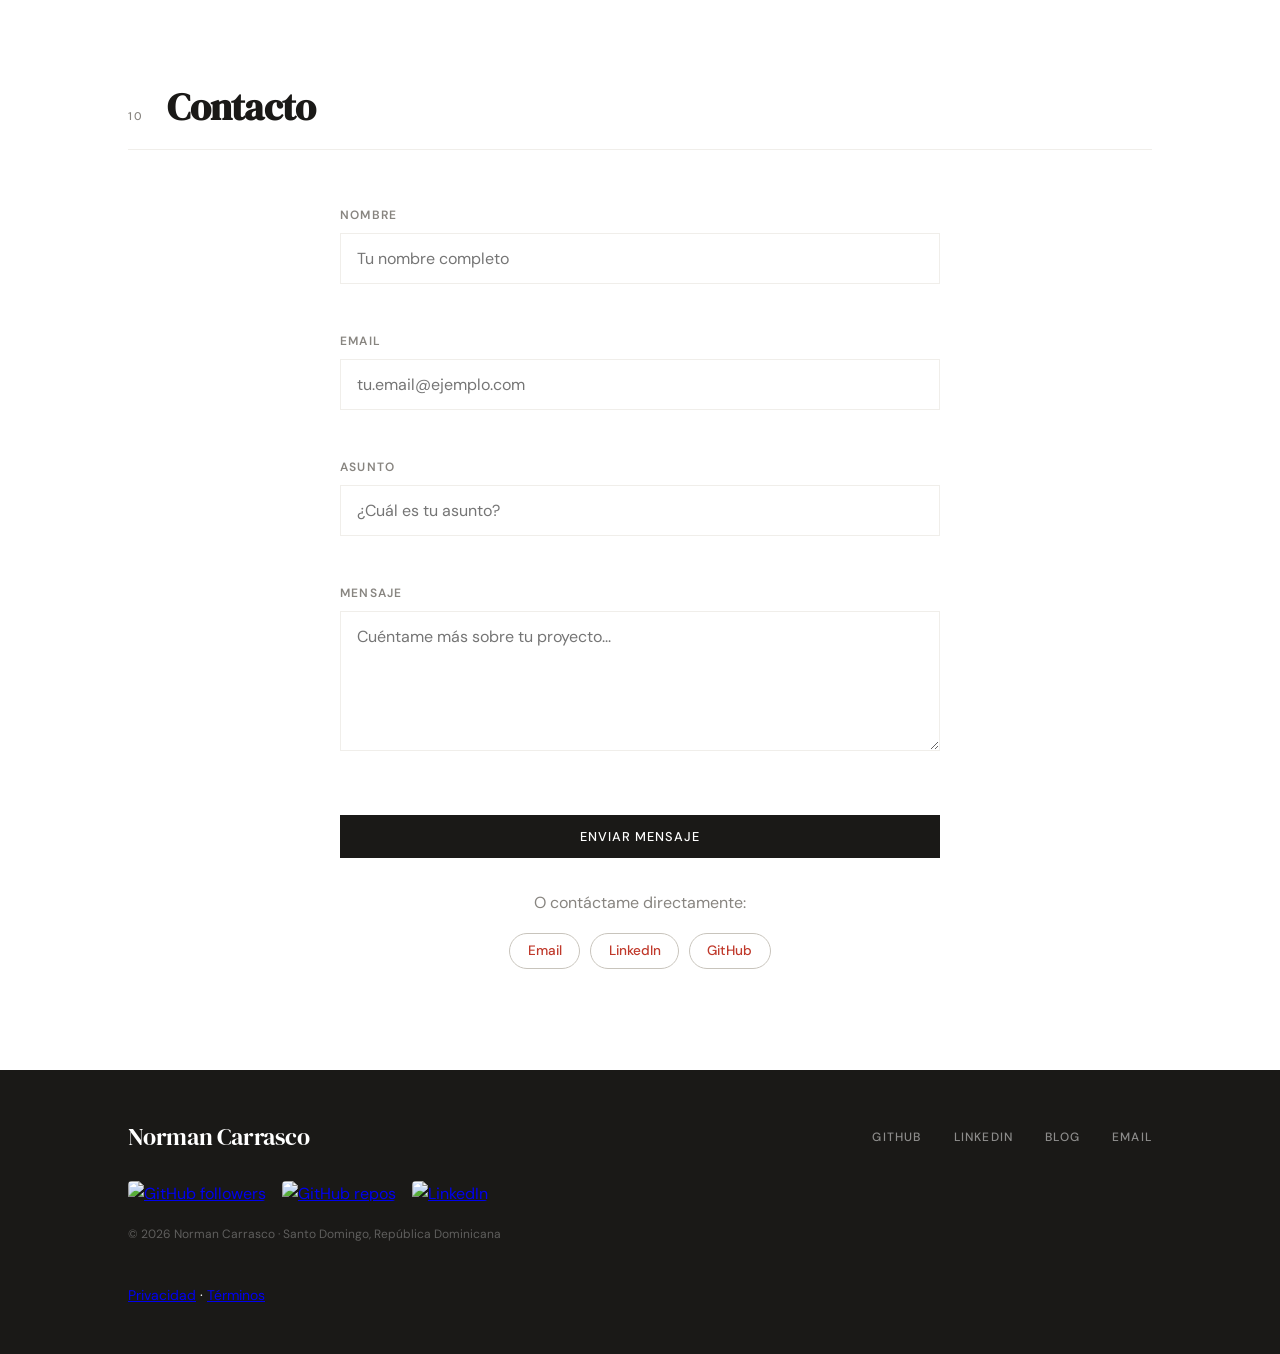
==== commit ddac4f34: "Switch Sobre mí photo to picture-norman-origen.jpg Co-Authored-By: Claude Sonnet 4.6 <noreply@anthro" ====
--- a/index.html
+++ b/index.html
@@ -151,7 +151,7 @@
             <div class="about-grid">
               <div class="about-photo">
                 <div class="about-photo-frame">
-                  <img src="image/picutre-norman.jpg" alt="Norman Carrasco">
+                  <img src="image/picture-norman-origen.jpg" alt="Norman Carrasco">
                 </div>
                 <div class="about-photo-name">Norman Carrasco</div>
                 <div class="about-photo-title">Data Scientist · BI Consultant</div>
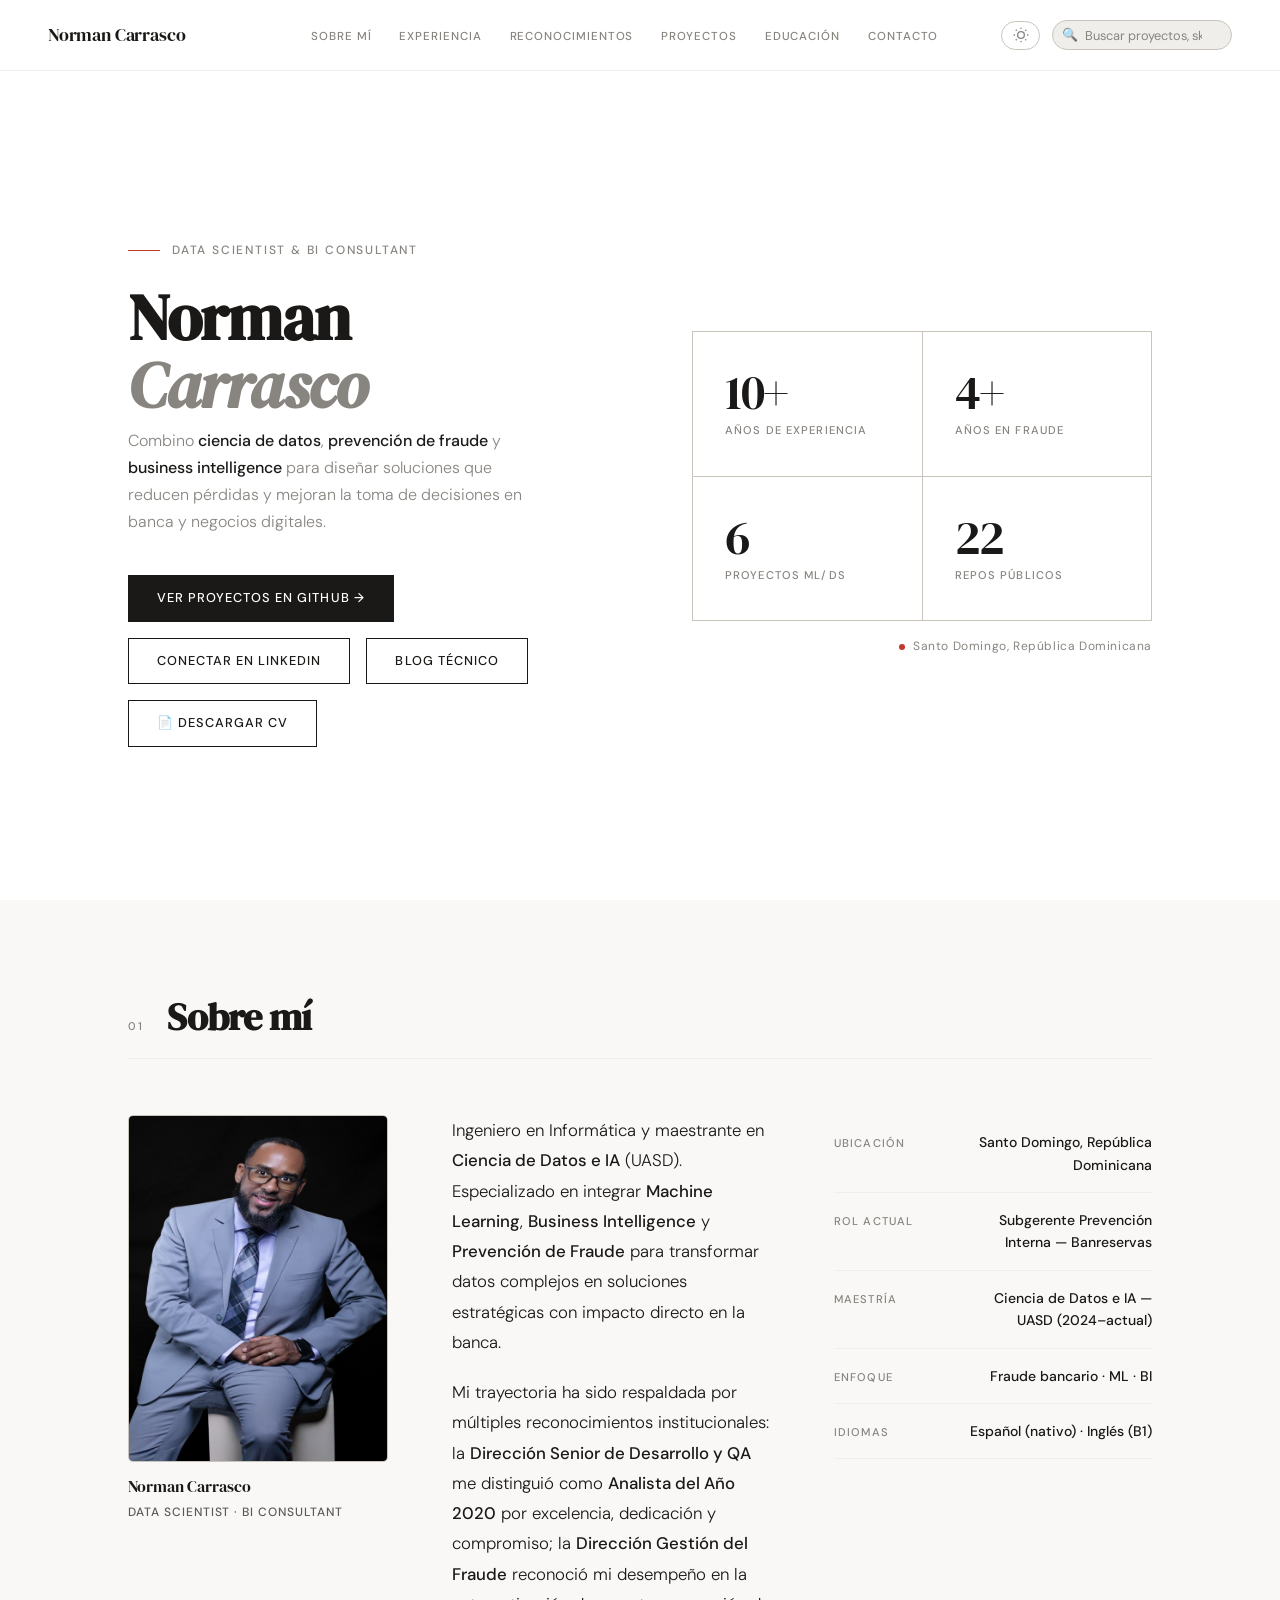
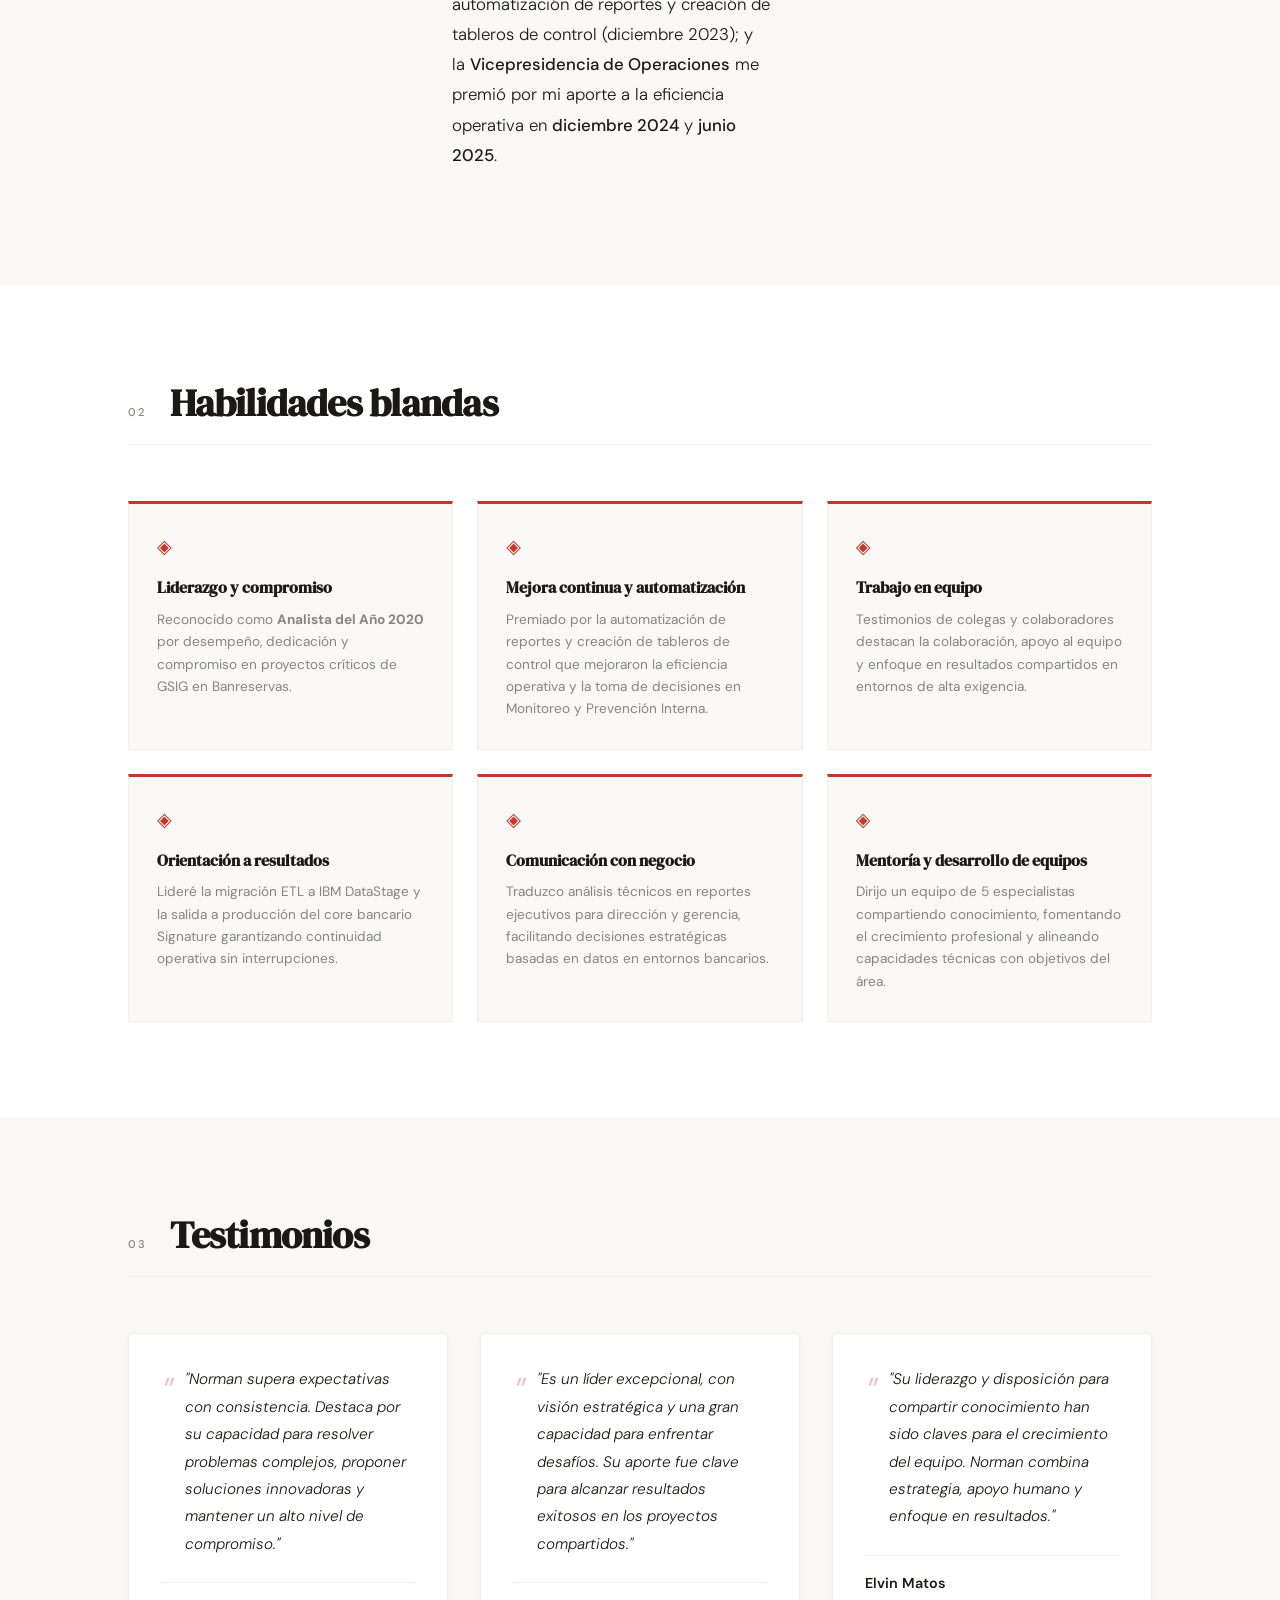
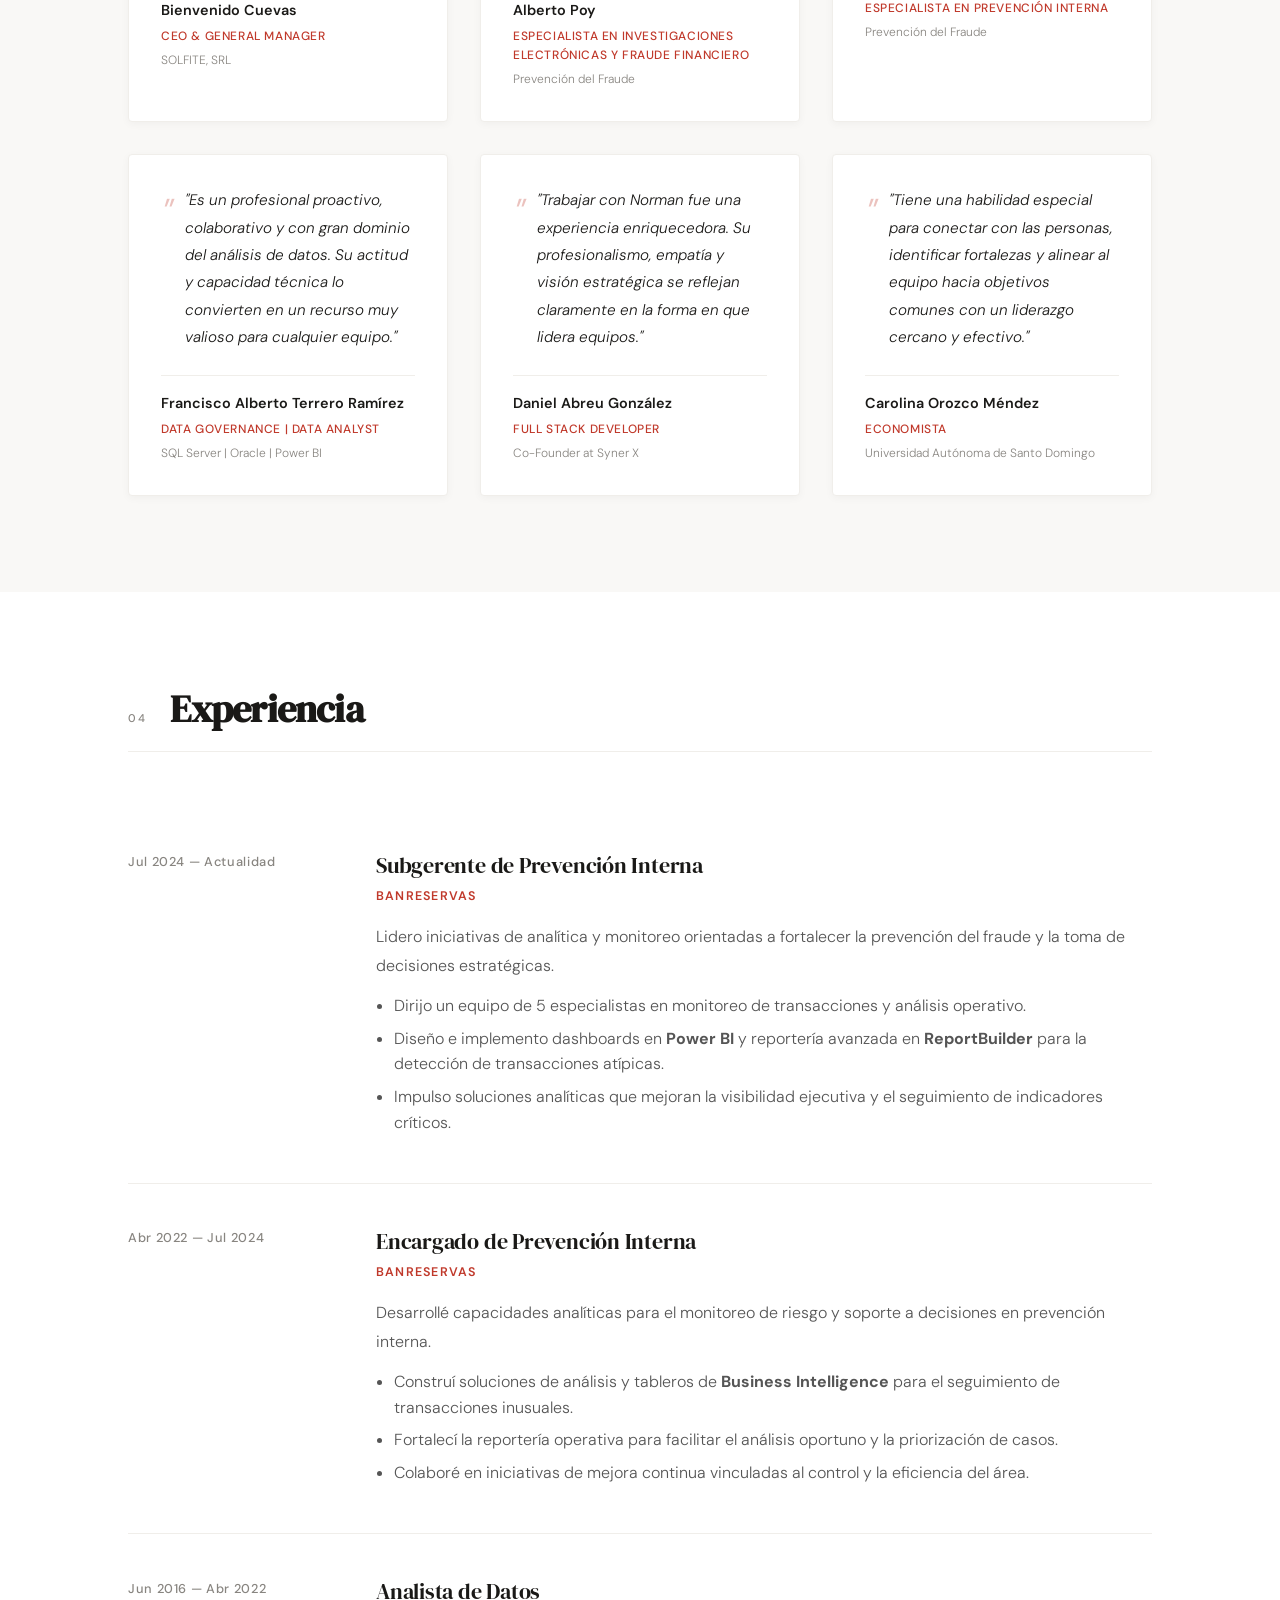
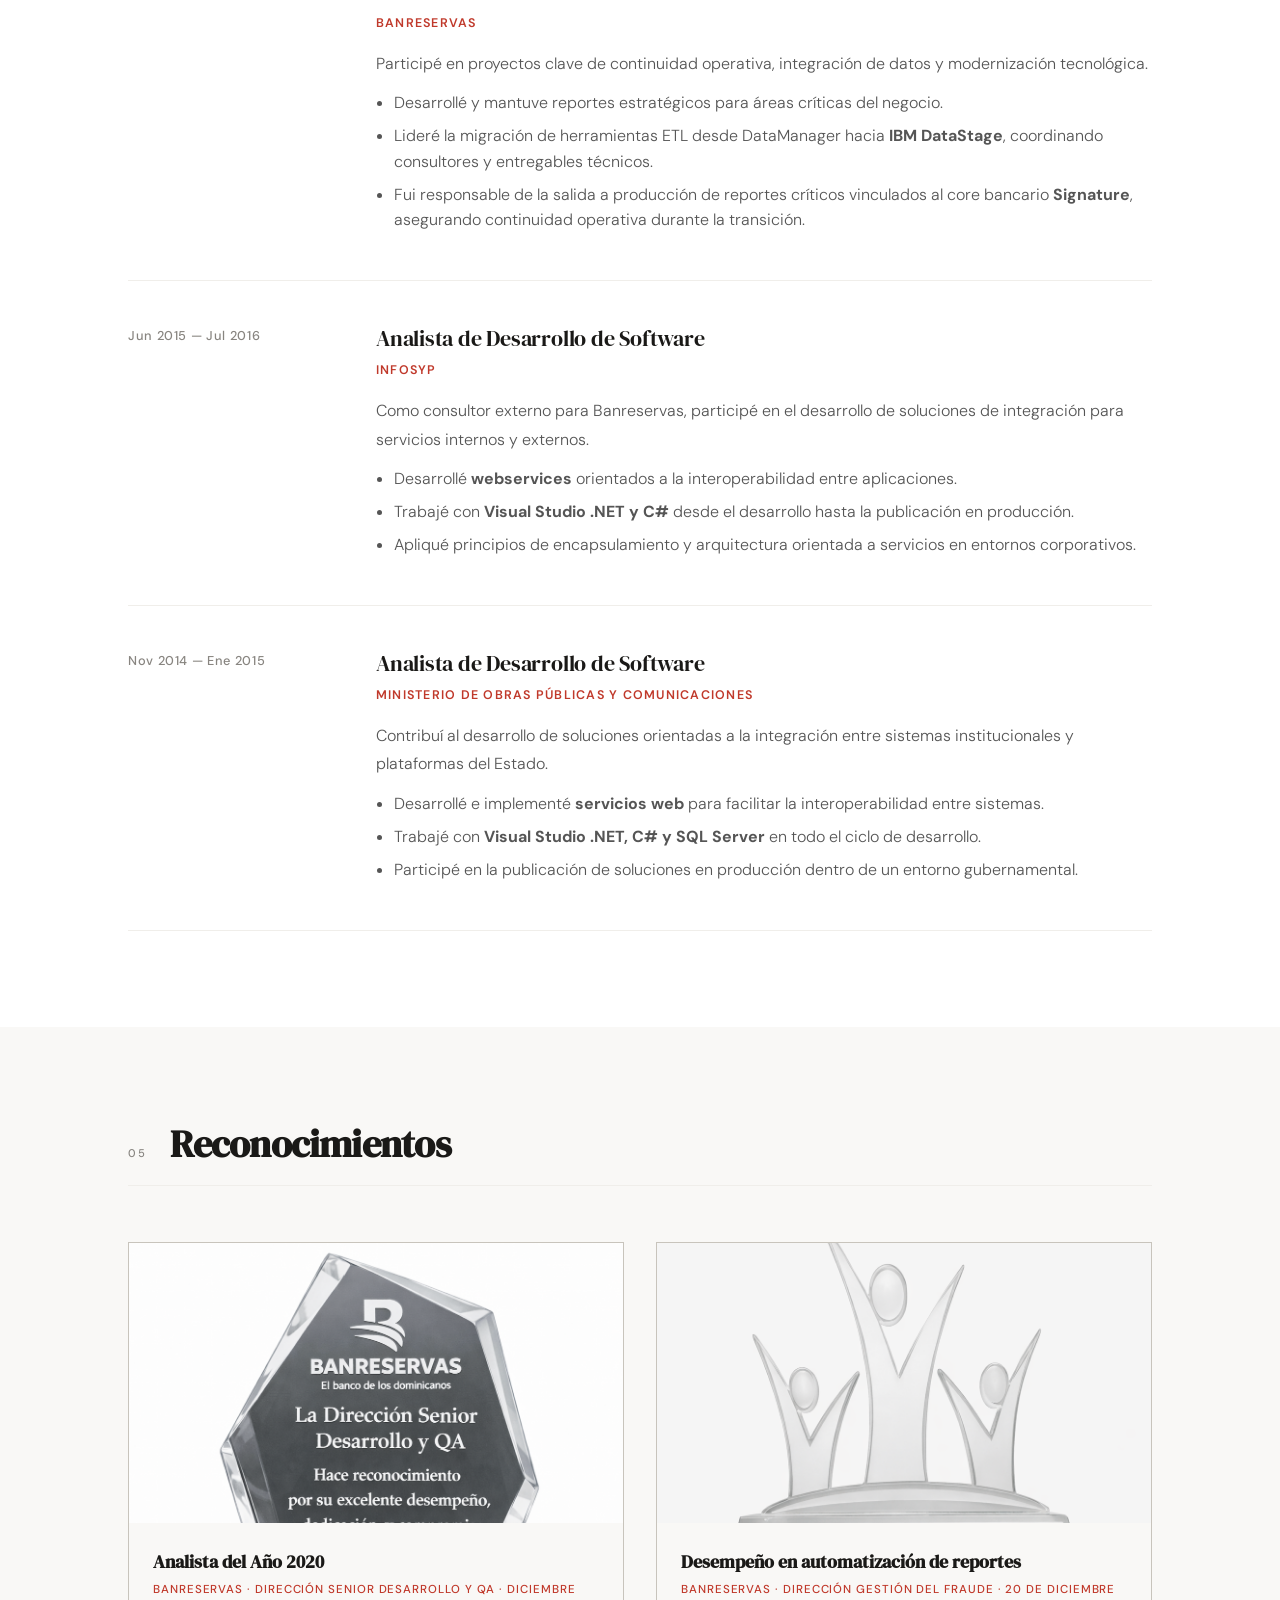
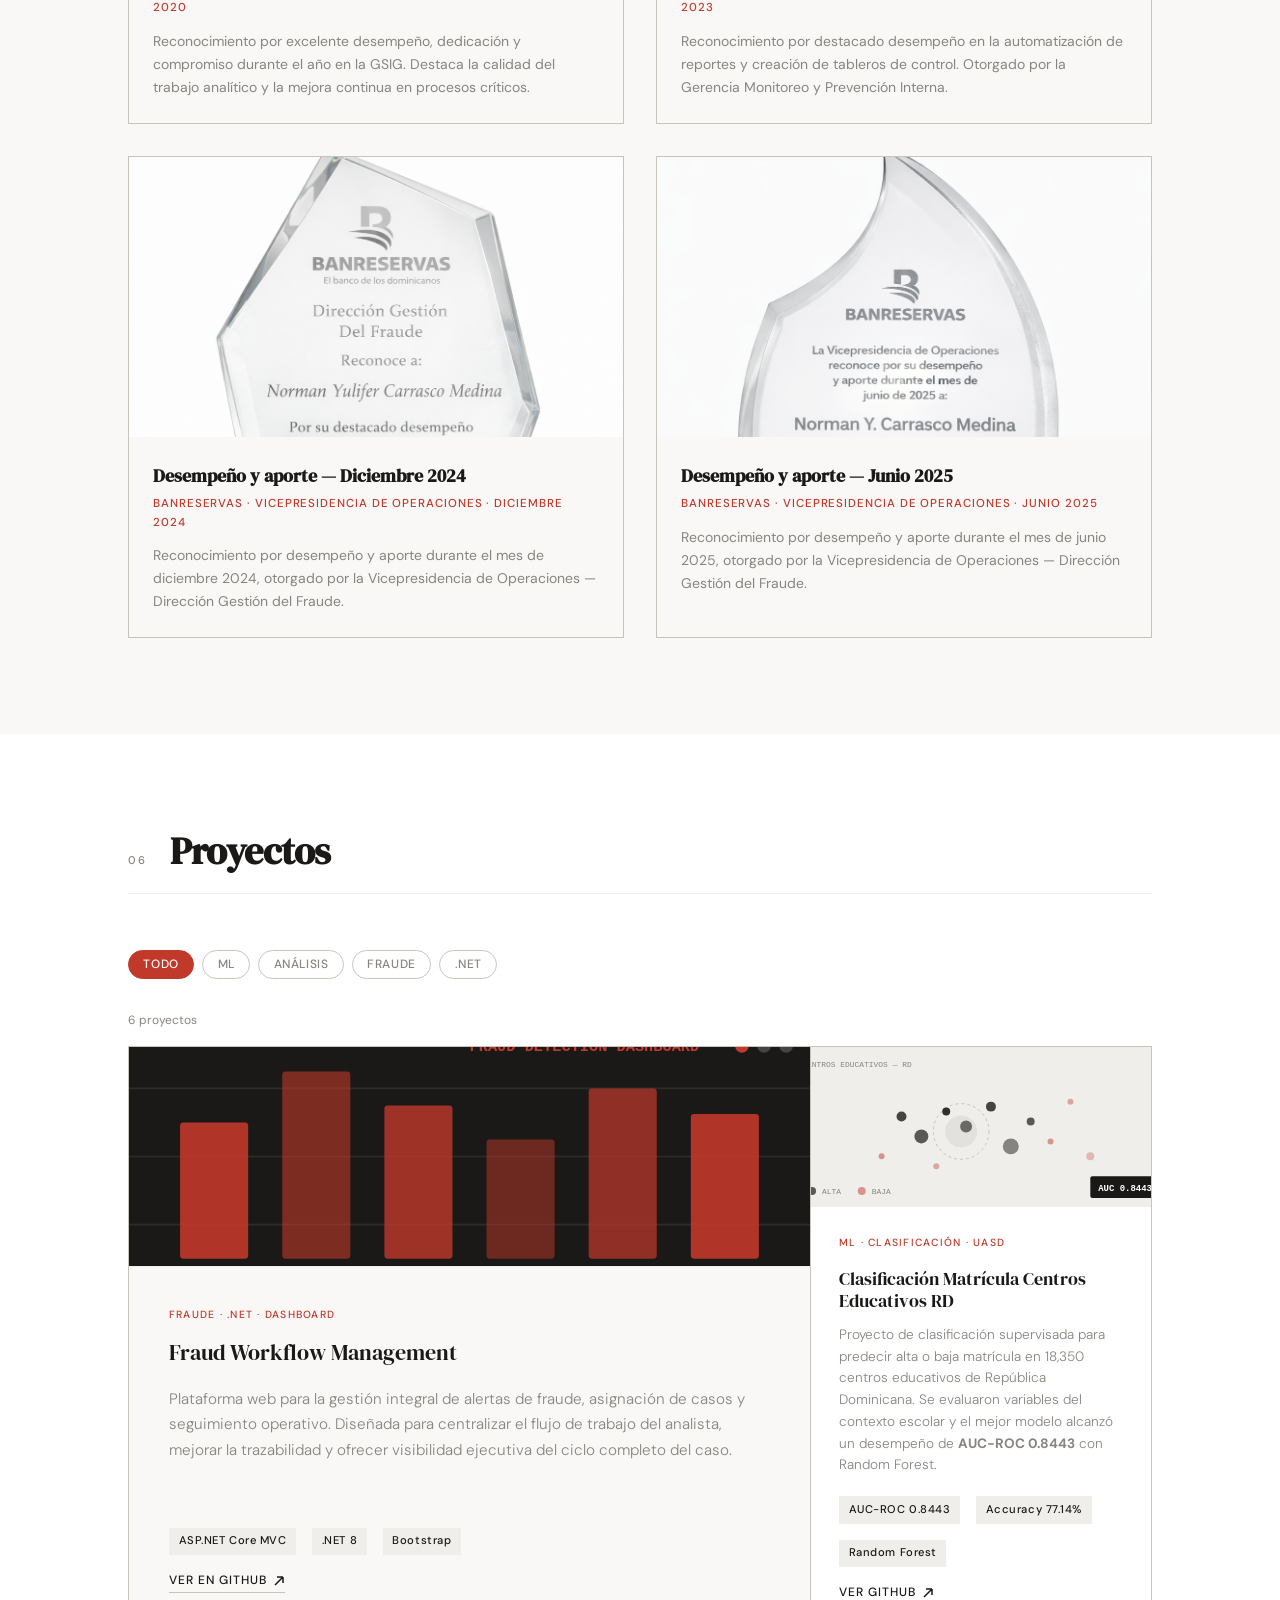
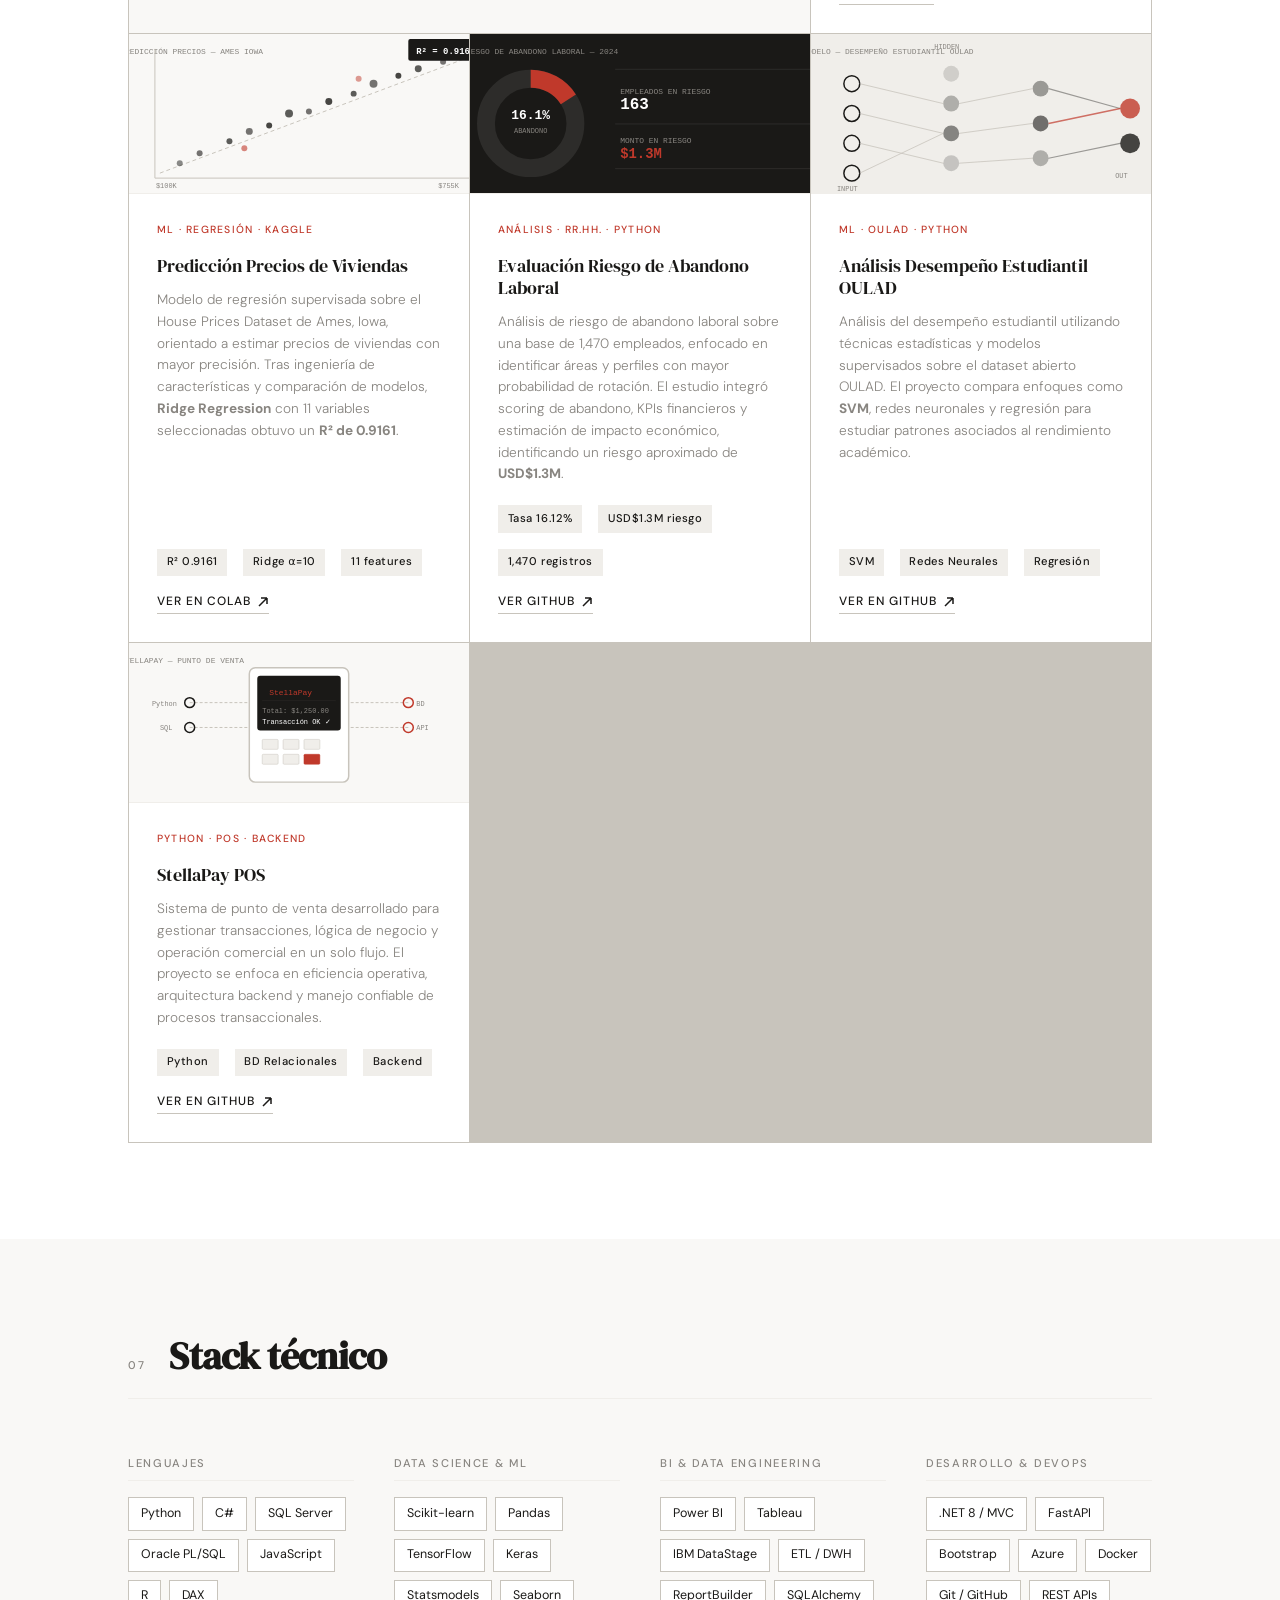
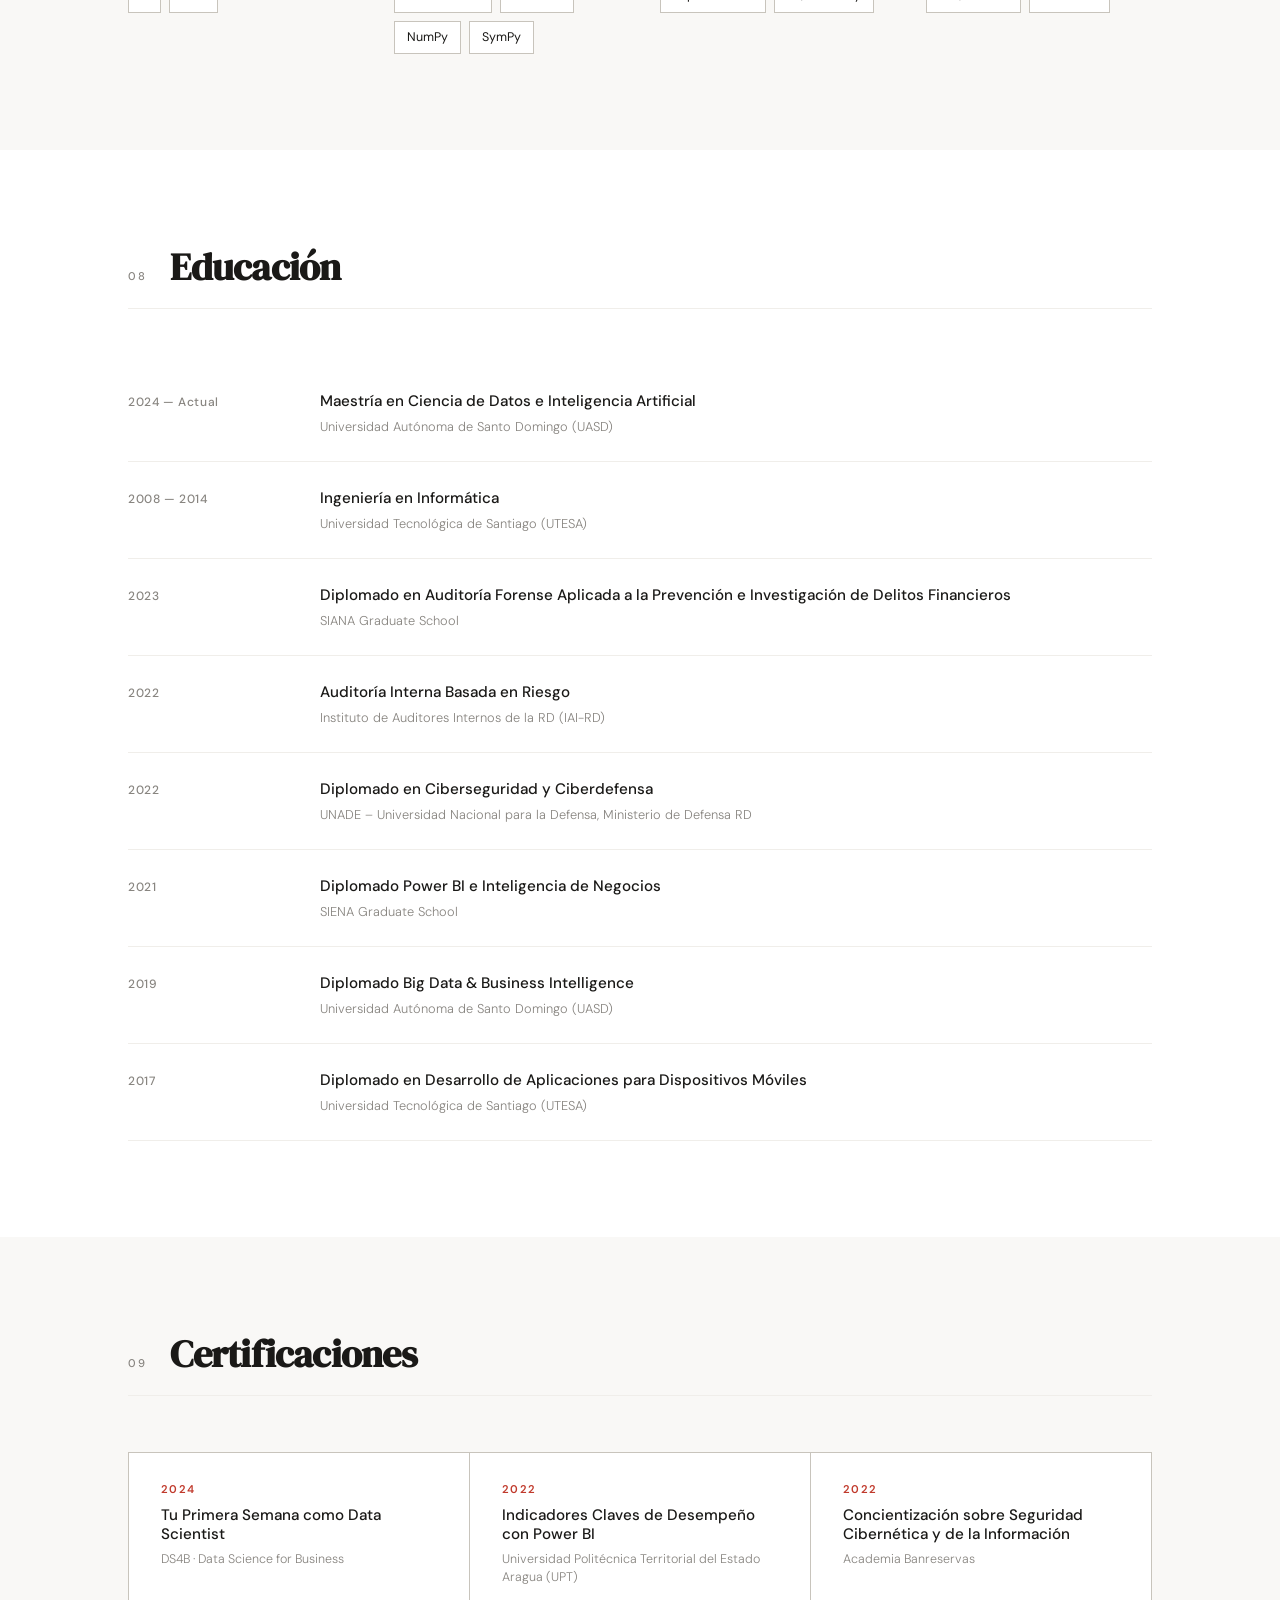
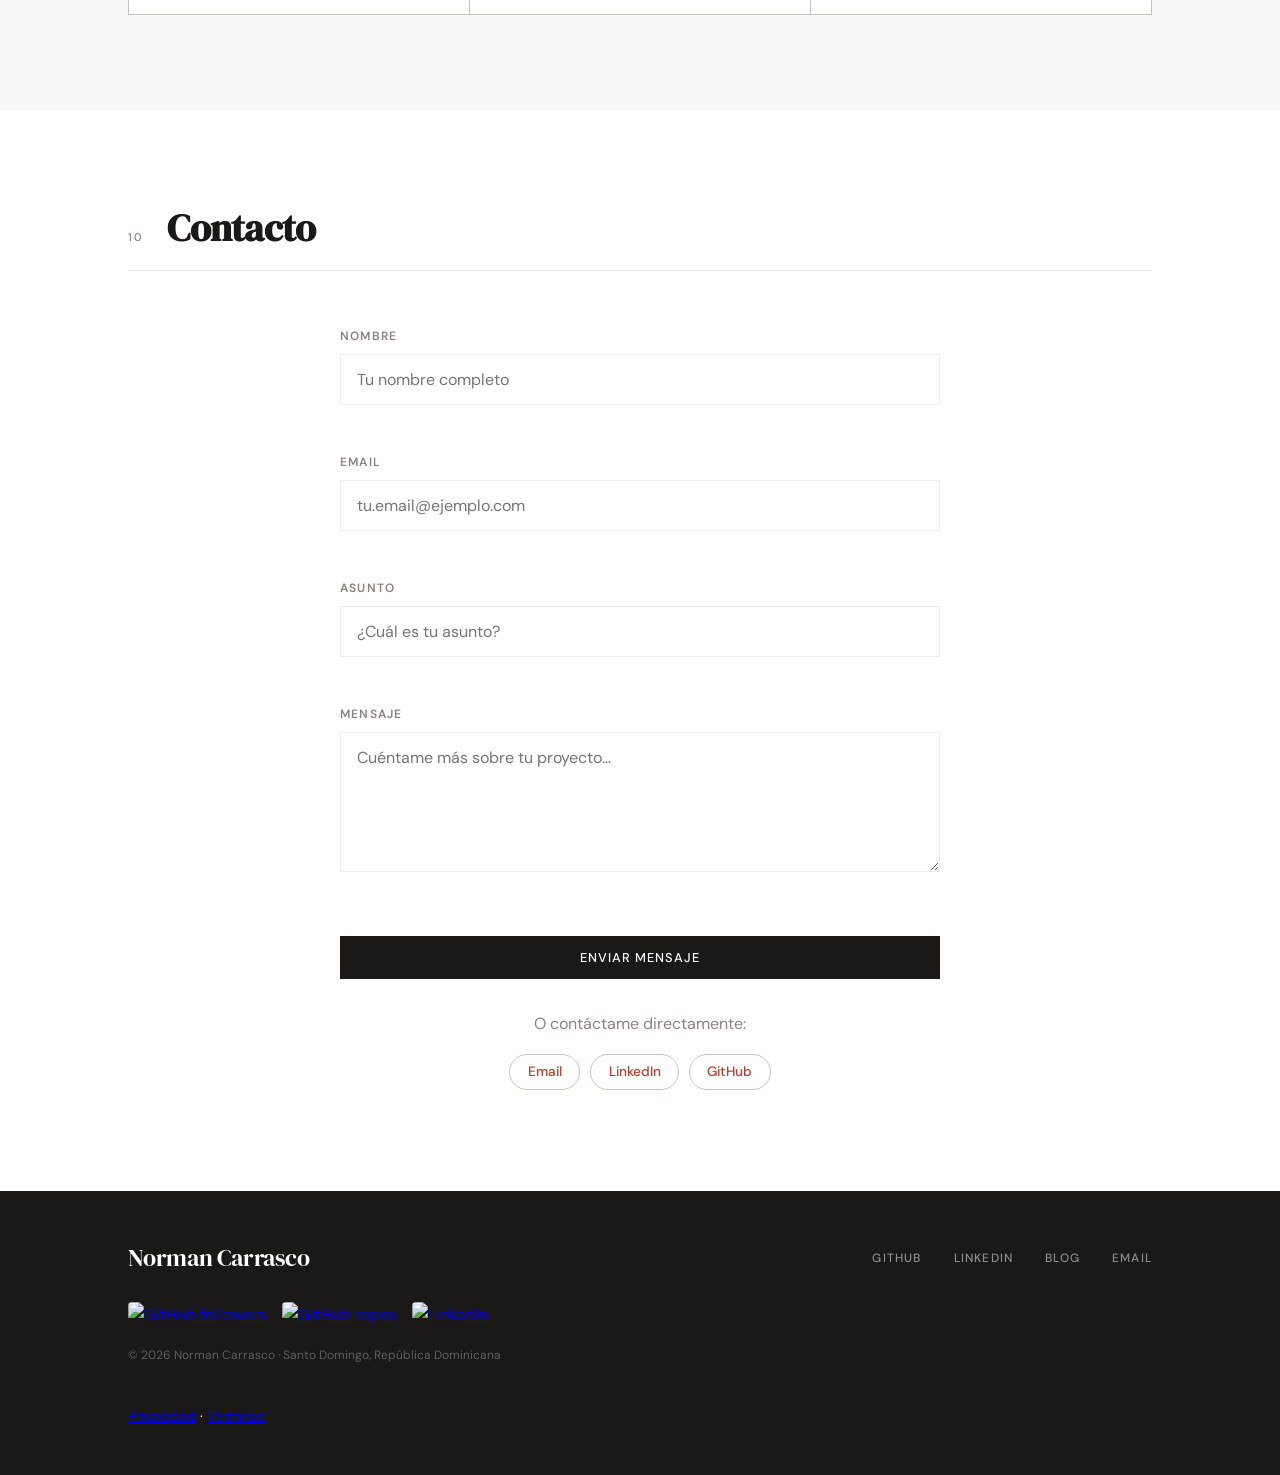
==== commit c5425c46: "Update Sobre mí bio with new copy and all 4 recognitions - New intro: specialization framing (ML + B" ====
--- a/index.html
+++ b/index.html
@@ -158,15 +158,19 @@
               </div>
               <div class="about-text">
                 <p>
-                  Ingeniero en Informática y maestrante en <strong>Ciencia de Datos e Inteligencia Artificial</strong> (UASD).
-                  Combino machine learning, business intelligence y prevención de fraude para transformar datos complejos
-                  en decisiones estratégicas con impacto real en el negocio bancario.
+                  Ingeniero en Informática y maestrante en <strong>Ciencia de Datos e IA</strong> (UASD).
+                  Especializado en integrar <strong>Machine Learning</strong>, <strong>Business Intelligence</strong>
+                  y <strong>Prevención de Fraude</strong> para transformar datos complejos en soluciones estratégicas
+                  con impacto directo en la banca.
                 </p>
                 <p>
-                  He recibido reconocimientos de distintas áreas: la <strong>Dirección Senior de Desarrollo y QA</strong> me distinguió como
-                  <strong>Analista del Año 2020</strong>; la <strong>Dirección Gestión del Fraude</strong> reconoció mi desempeño en
-                  automatización de reportes y tableros de control (2023); y la <strong>Vicepresidencia de Operaciones</strong>
-                  me otorgó reconocimientos por desempeño y aporte en diciembre 2024 y junio 2025.
+                  Mi trayectoria ha sido respaldada por múltiples reconocimientos institucionales:
+                  la <strong>Dirección Senior de Desarrollo y QA</strong> me distinguió como
+                  <strong>Analista del Año 2020</strong> por excelencia, dedicación y compromiso;
+                  la <strong>Dirección Gestión del Fraude</strong> reconoció mi desempeño en la
+                  automatización de reportes y creación de tableros de control (diciembre 2023);
+                  y la <strong>Vicepresidencia de Operaciones</strong> me premió por mi aporte
+                  a la eficiencia operativa en <strong>diciembre 2024</strong> y <strong>junio 2025</strong>.
                 </p>
               </div>
               <div class="about-details" data-details="profile">
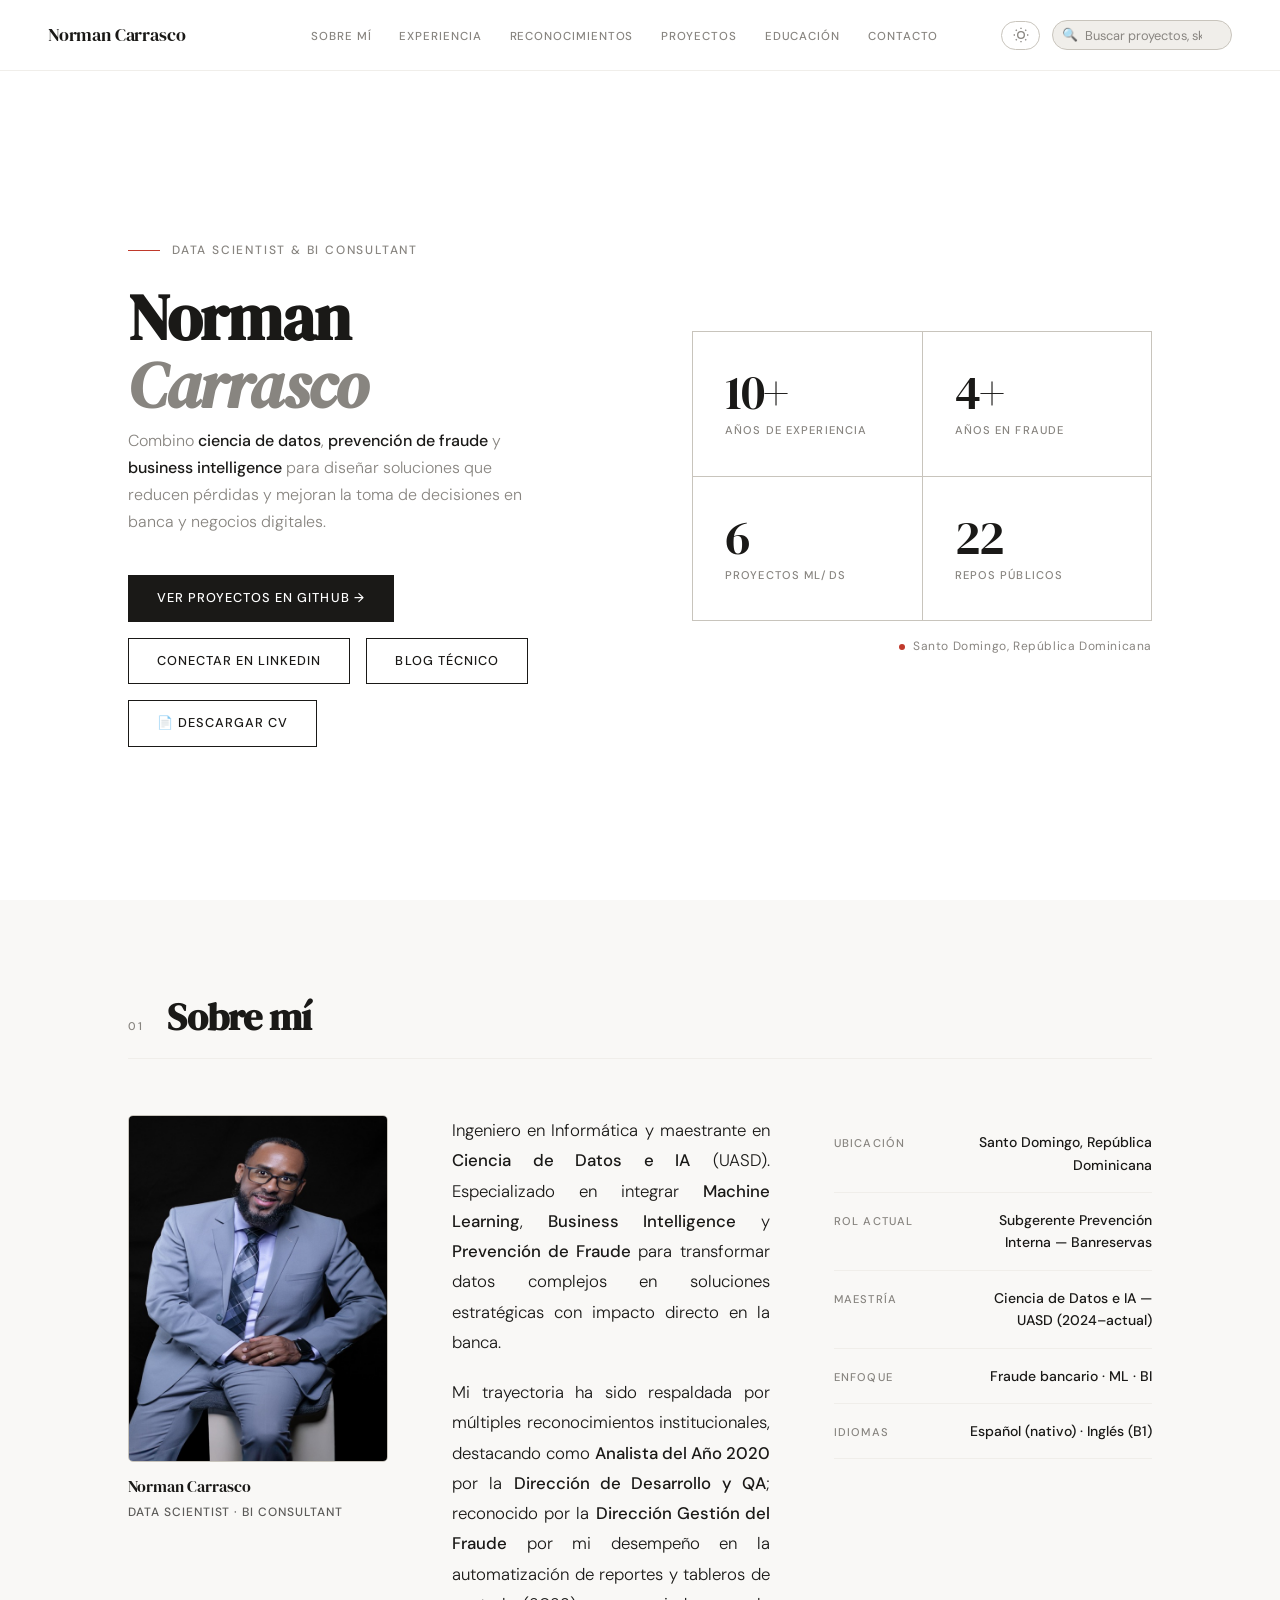
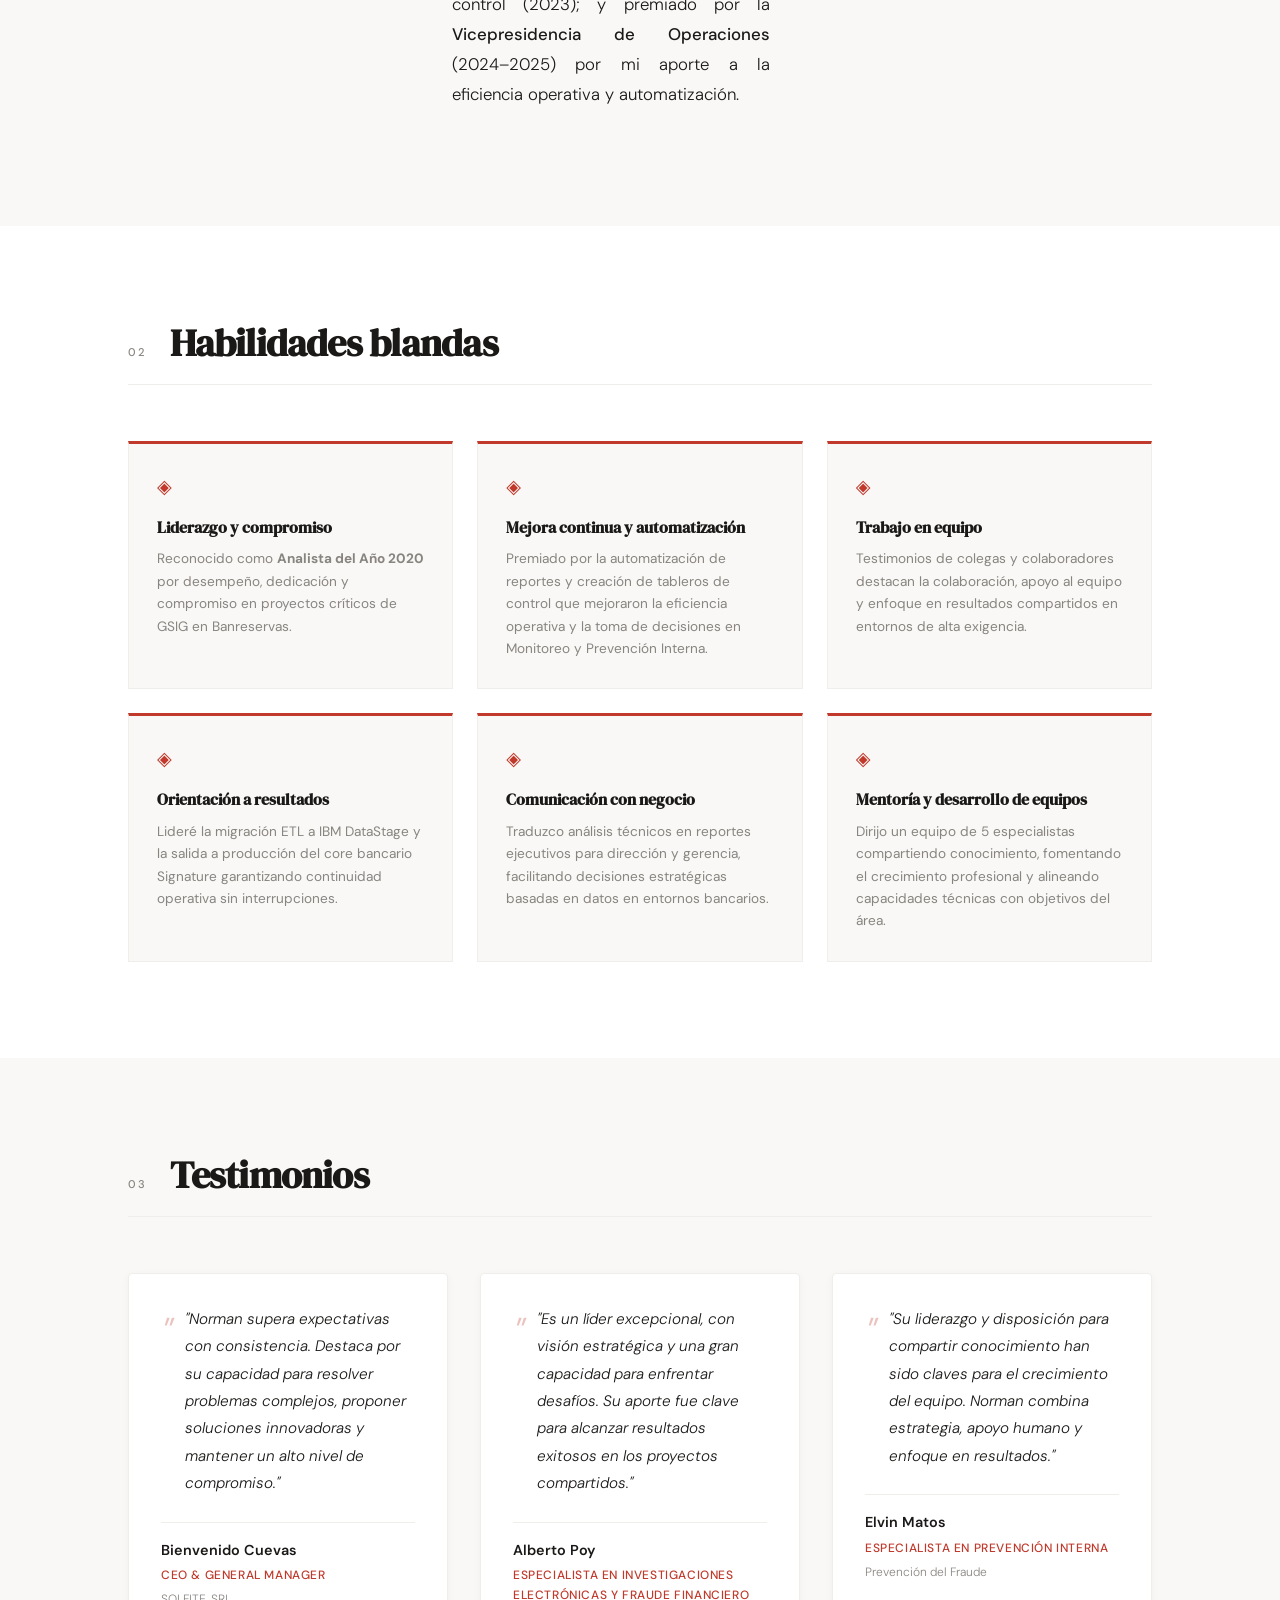
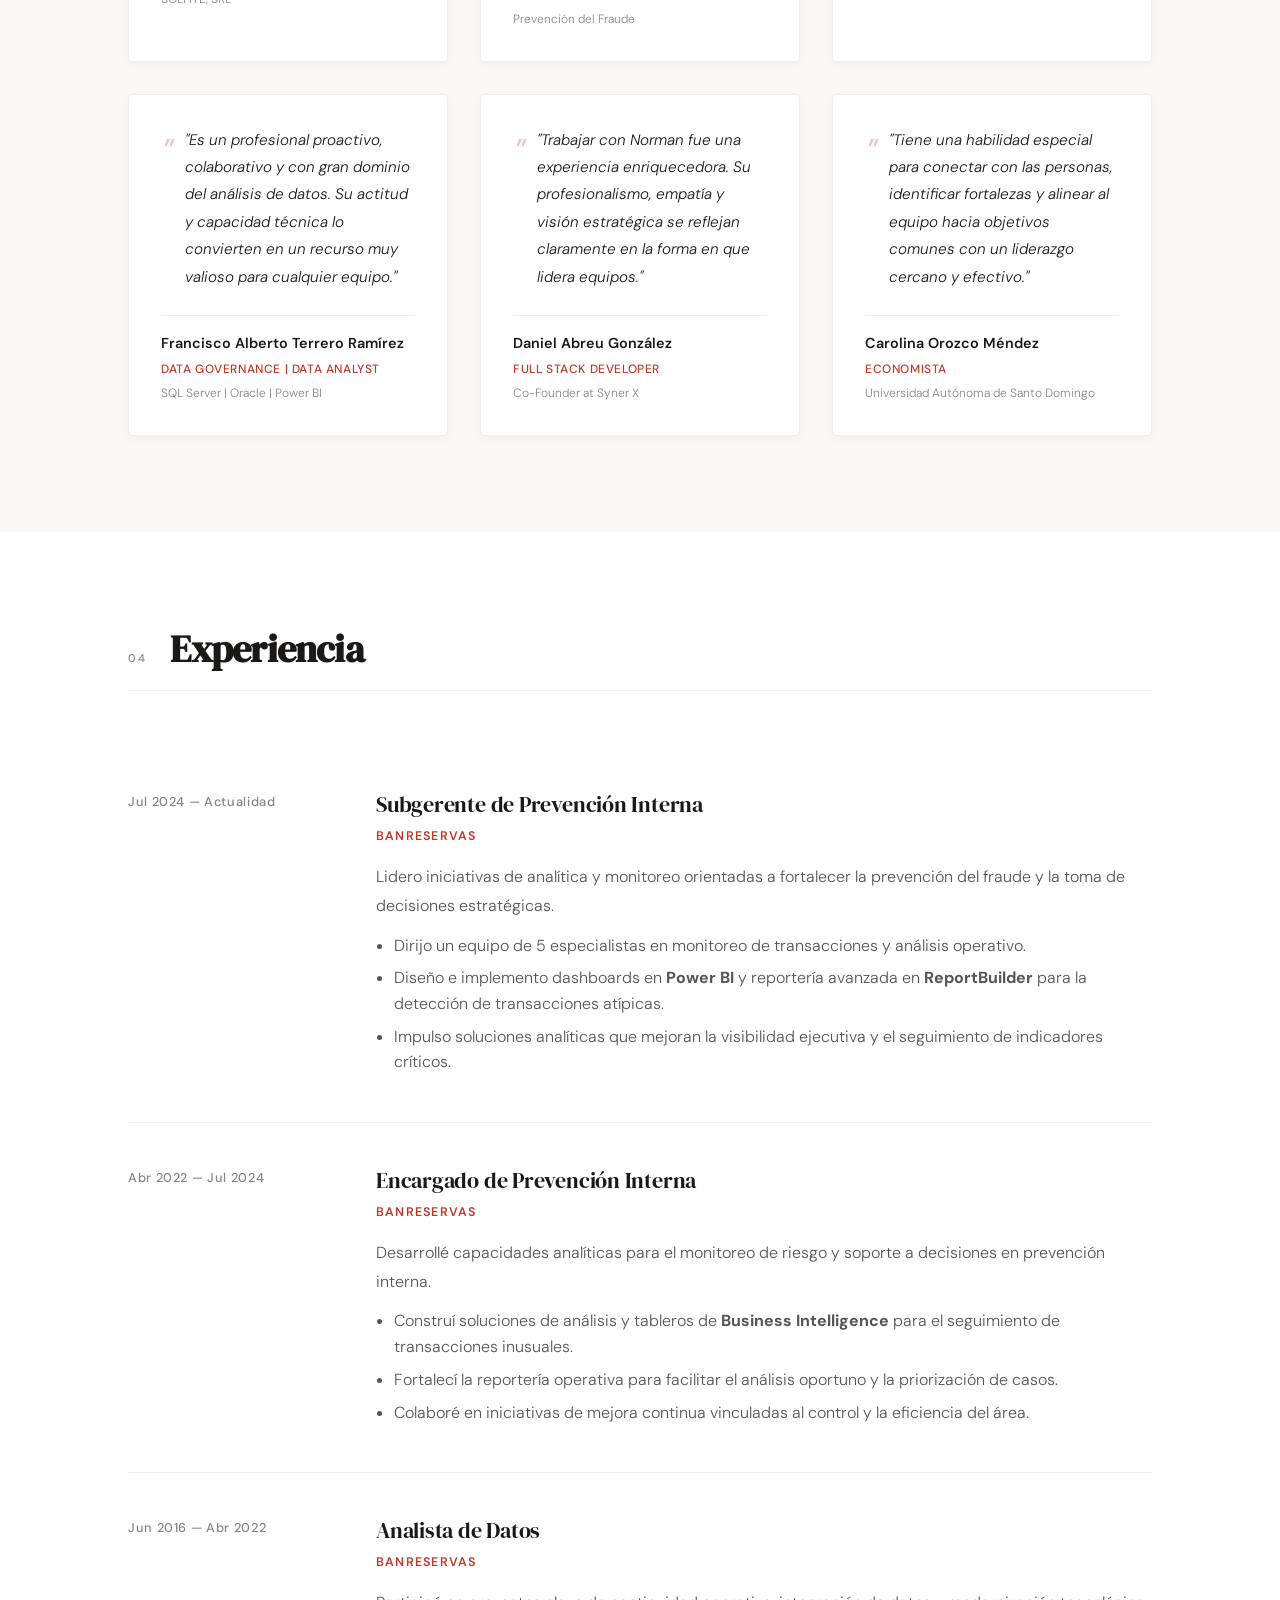
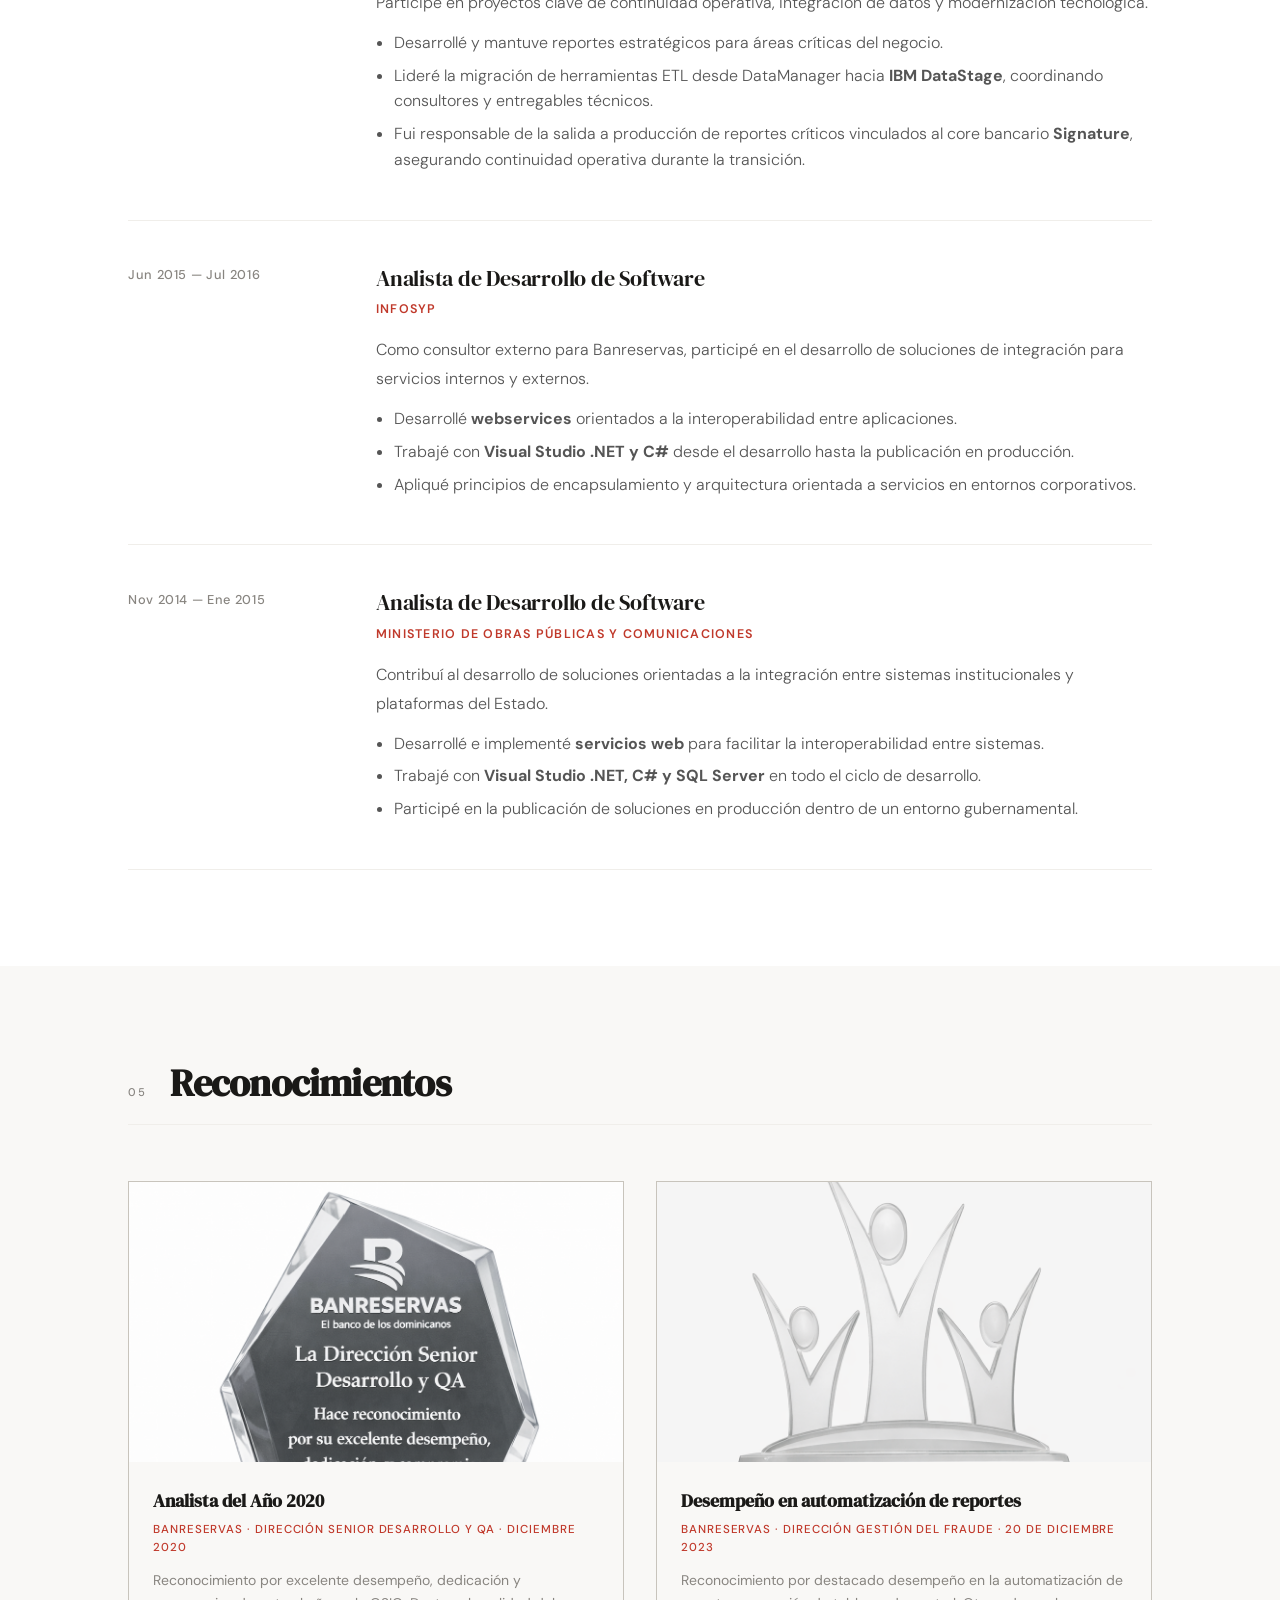
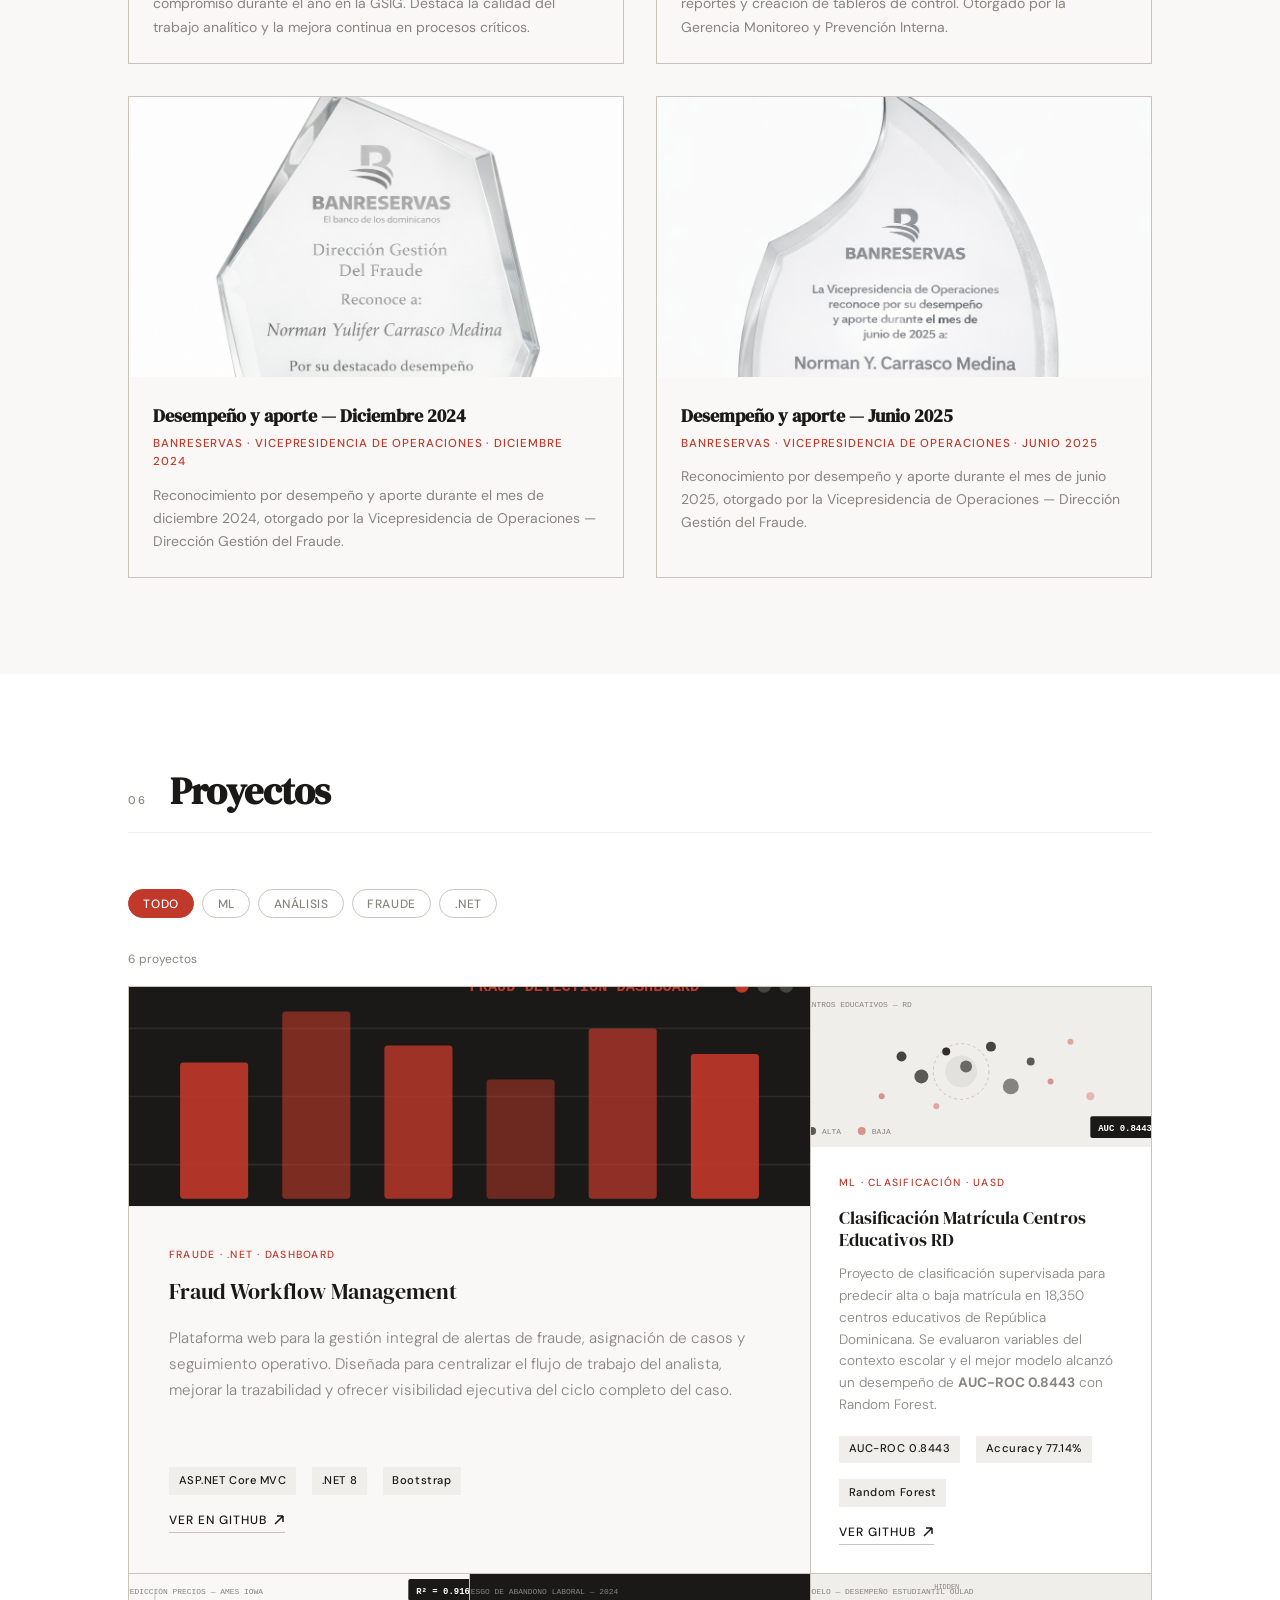
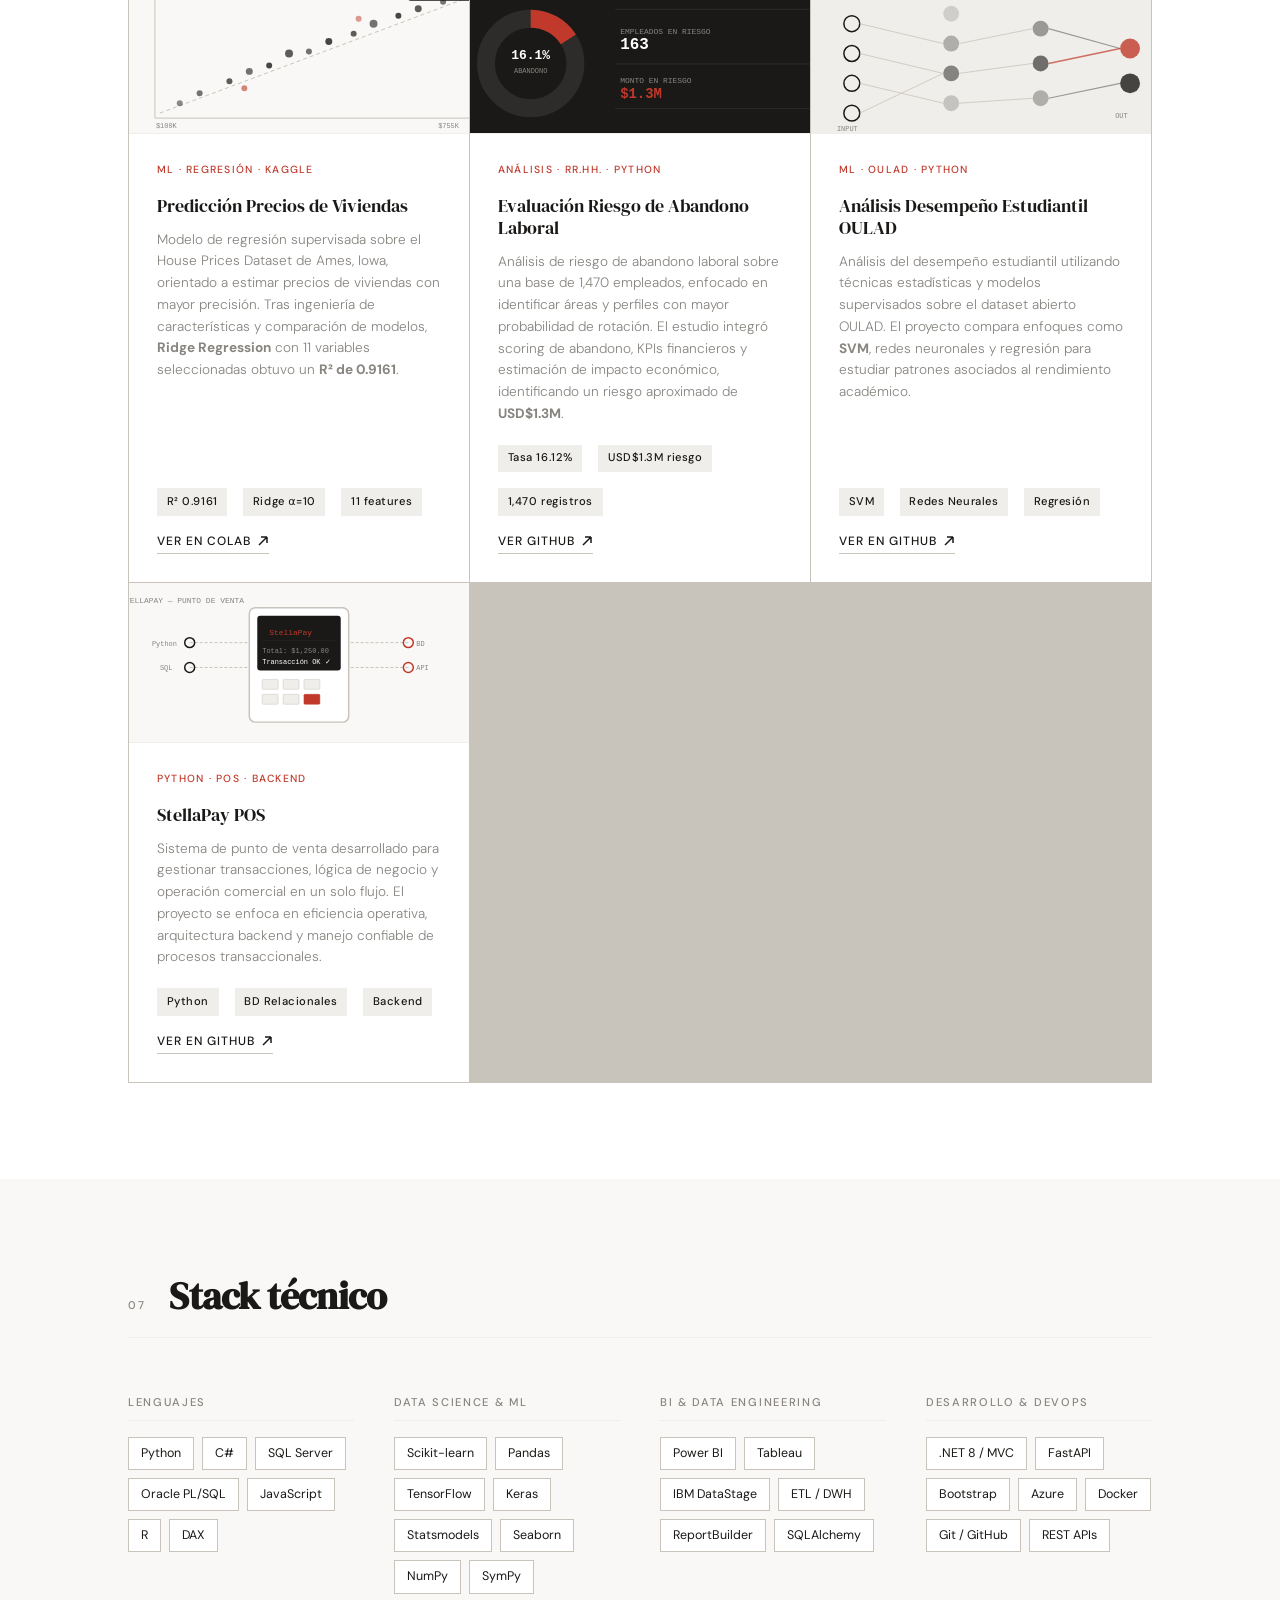
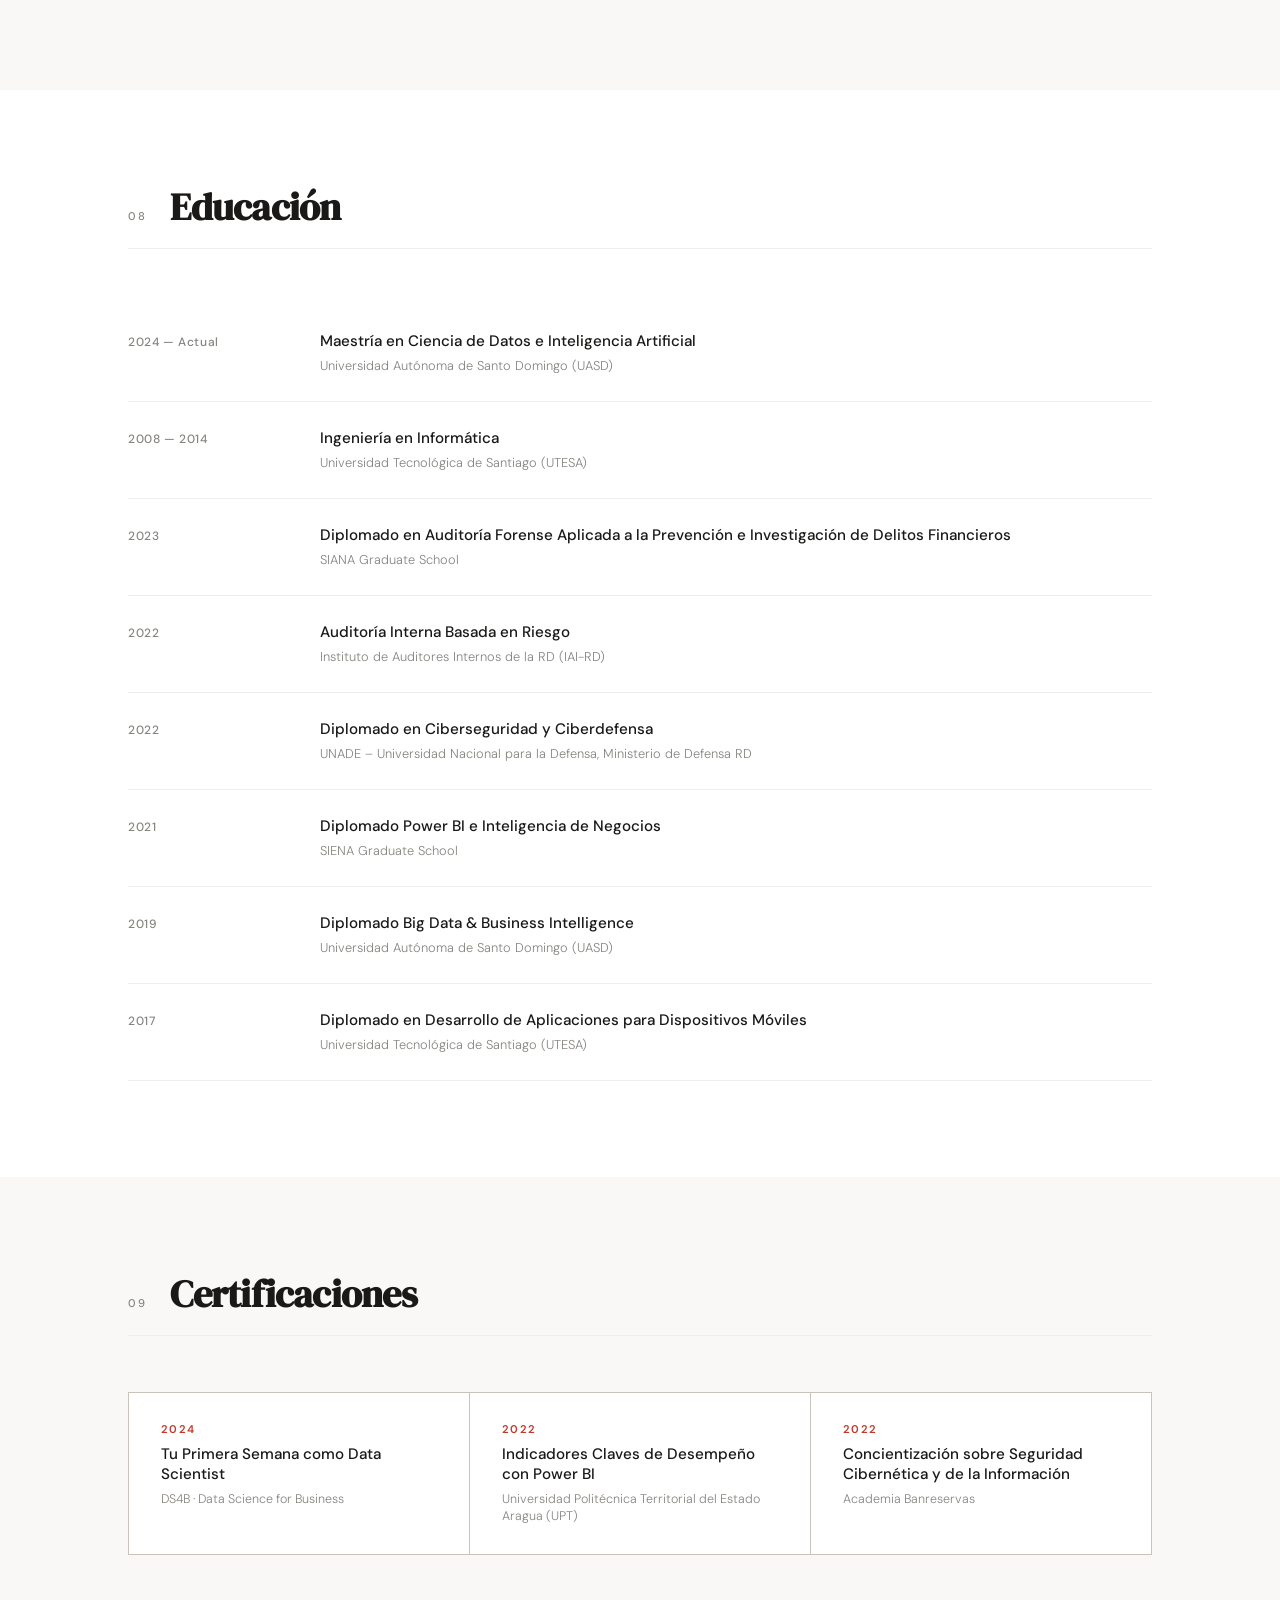
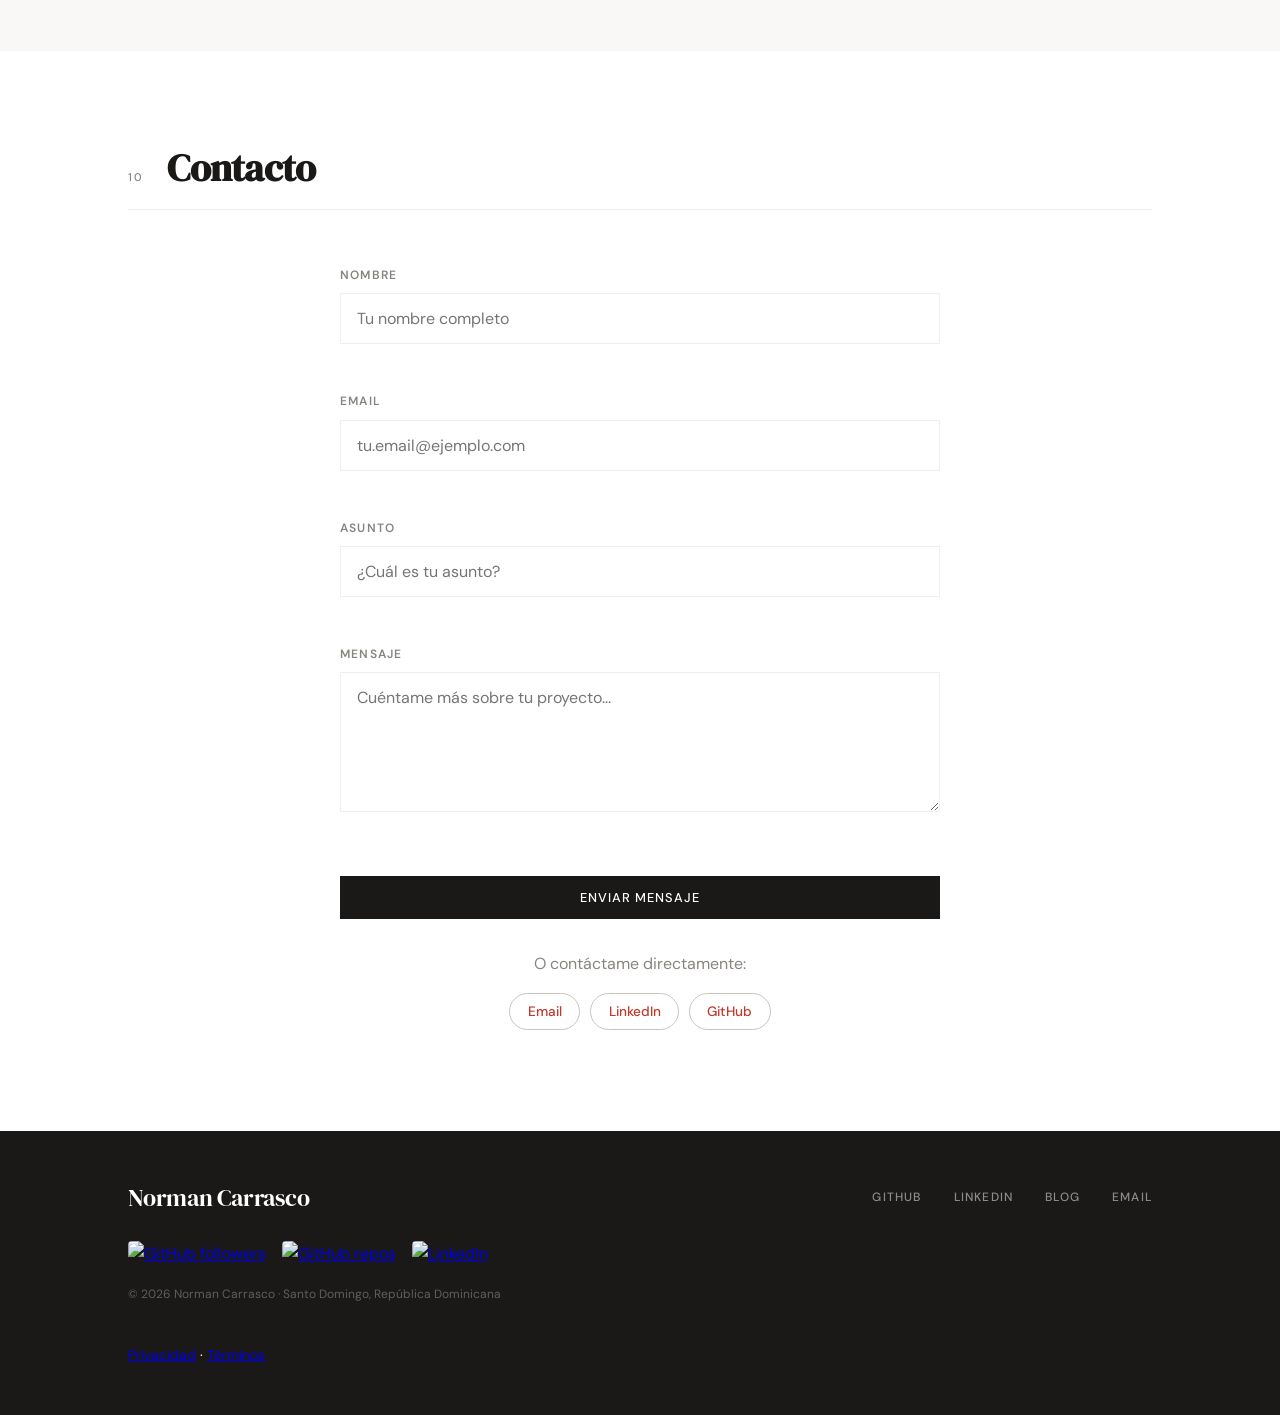
==== commit bc36fe5d: "Fix contact form, justify about text, update bio paragraph - Fix form: replace broken Formspree plac" ====
--- a/index.html
+++ b/index.html
@@ -164,13 +164,13 @@
                   con impacto directo en la banca.
                 </p>
                 <p>
-                  Mi trayectoria ha sido respaldada por múltiples reconocimientos institucionales:
-                  la <strong>Dirección Senior de Desarrollo y QA</strong> me distinguió como
-                  <strong>Analista del Año 2020</strong> por excelencia, dedicación y compromiso;
-                  la <strong>Dirección Gestión del Fraude</strong> reconoció mi desempeño en la
-                  automatización de reportes y creación de tableros de control (diciembre 2023);
-                  y la <strong>Vicepresidencia de Operaciones</strong> me premió por mi aporte
-                  a la eficiencia operativa en <strong>diciembre 2024</strong> y <strong>junio 2025</strong>.
+                  Mi trayectoria ha sido respaldada por múltiples reconocimientos institucionales,
+                  destacando como <strong>Analista del Año 2020</strong> por la
+                  <strong>Dirección de Desarrollo y QA</strong>; reconocido por la
+                  <strong>Dirección Gestión del Fraude</strong> por mi desempeño en la
+                  automatización de reportes y tableros de control (2023); y premiado por la
+                  <strong>Vicepresidencia de Operaciones</strong> (2024–2025) por mi aporte
+                  a la eficiencia operativa y automatización.
                 </p>
               </div>
               <div class="about-details" data-details="profile">
@@ -887,7 +887,7 @@
 
             <div class="section-inner" style="max-width: 600px; margin: 0 auto;">
               <!-- Contact Form -->
-              <form action="https://formspree.io/f/YOUR_FORM_ID" method="POST" class="contact-form" data-form="contact" novalidate>
+              <form action="#" class="contact-form" data-form="contact" novalidate>
 
                 <!-- Name Field -->
                 <div class="form-group" data-field="name">
--- a/css/styles.css
+++ b/css/styles.css
@@ -224,6 +224,7 @@
   line-height: 1.8; color: var(--text);
   margin-bottom: 1.25rem;
   max-width: 60ch;
+  text-align: justify;
 }
 .about-text p strong { font-weight: 500; }
 .about-details { display: flex; flex-direction: column; gap: 0; }
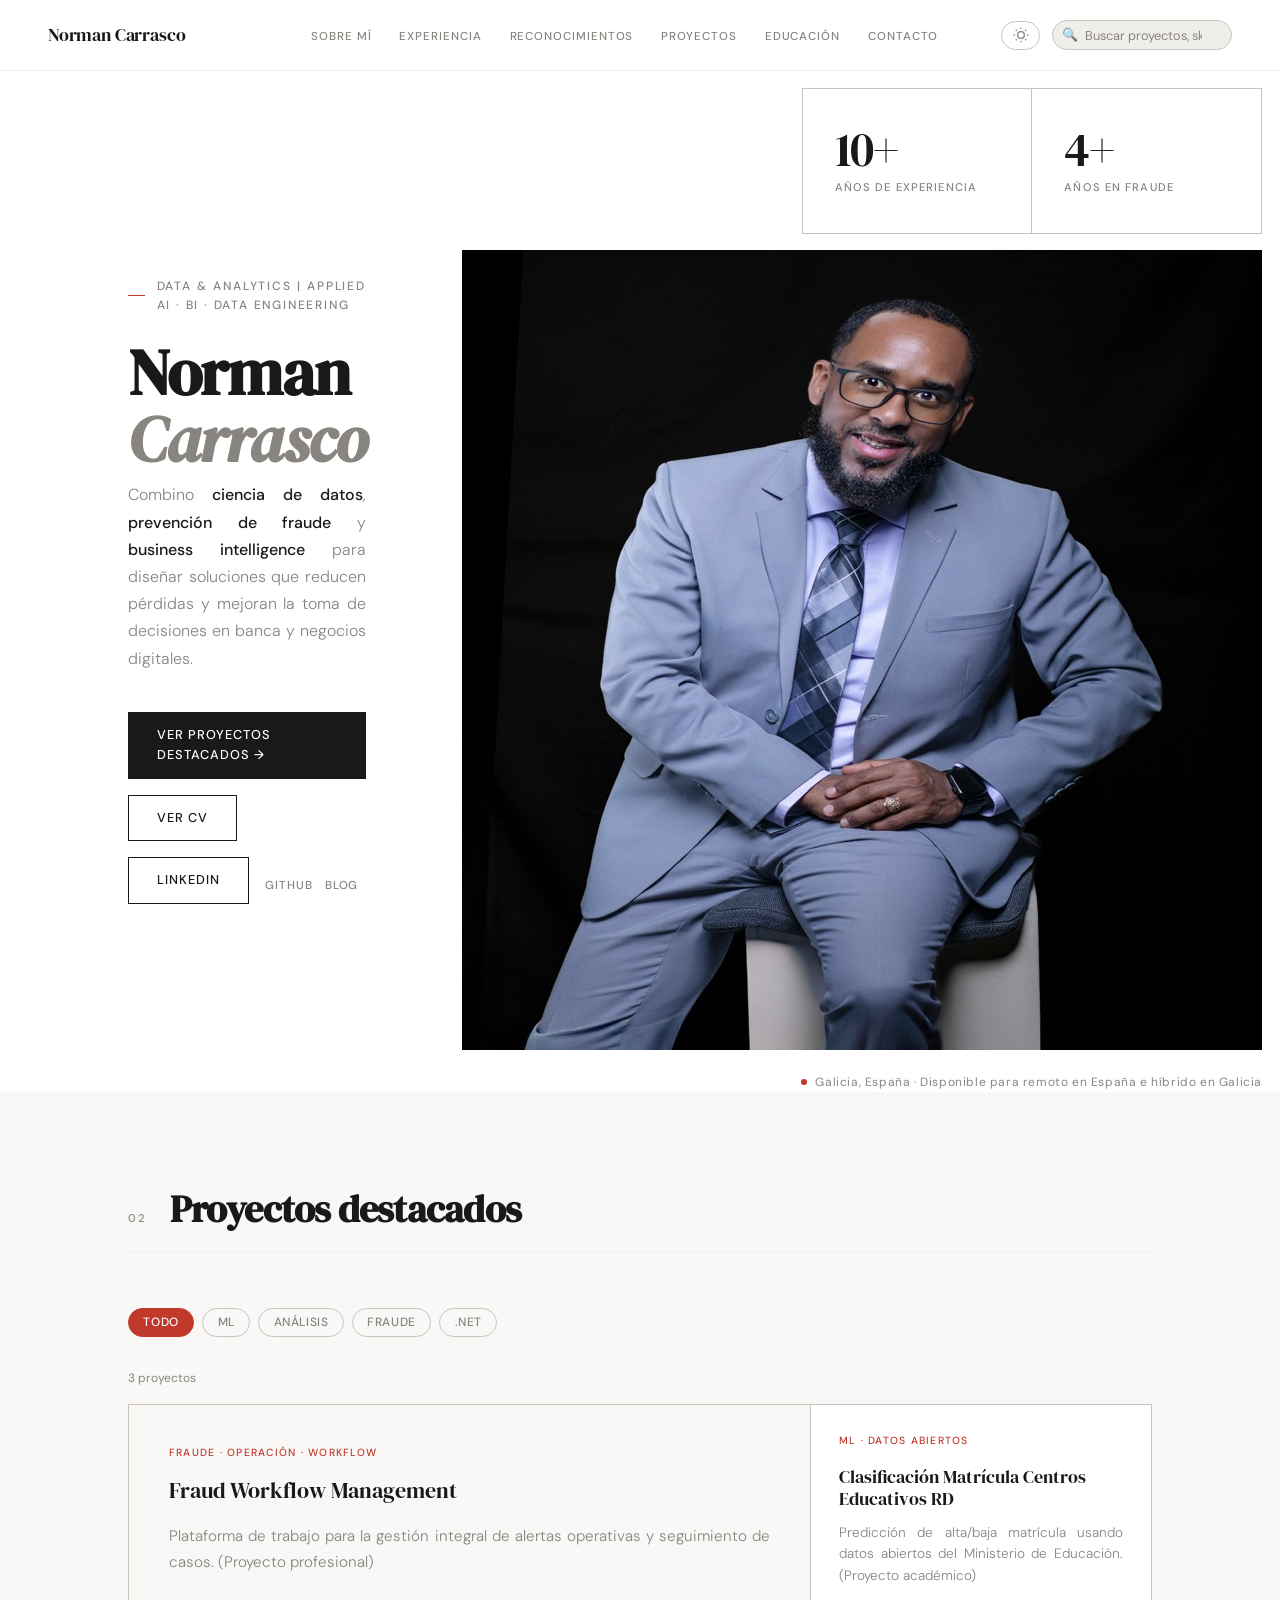
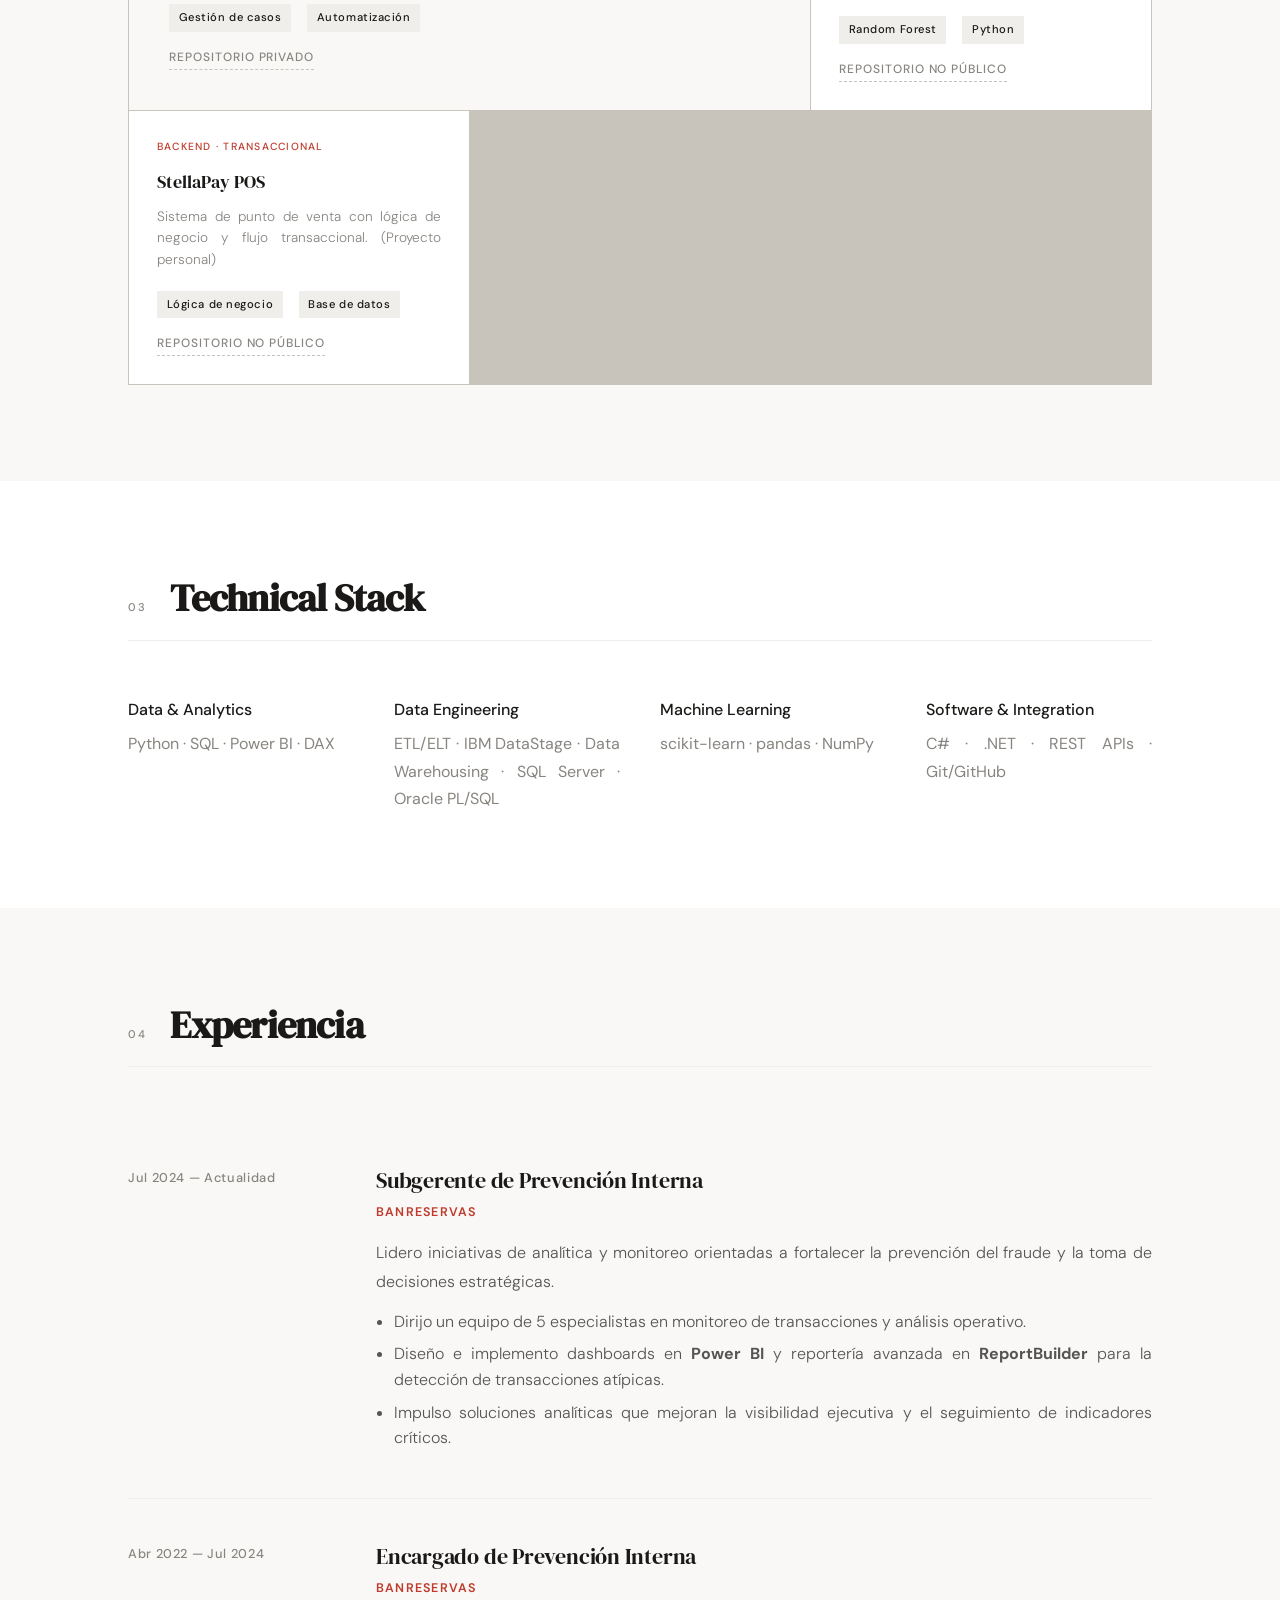
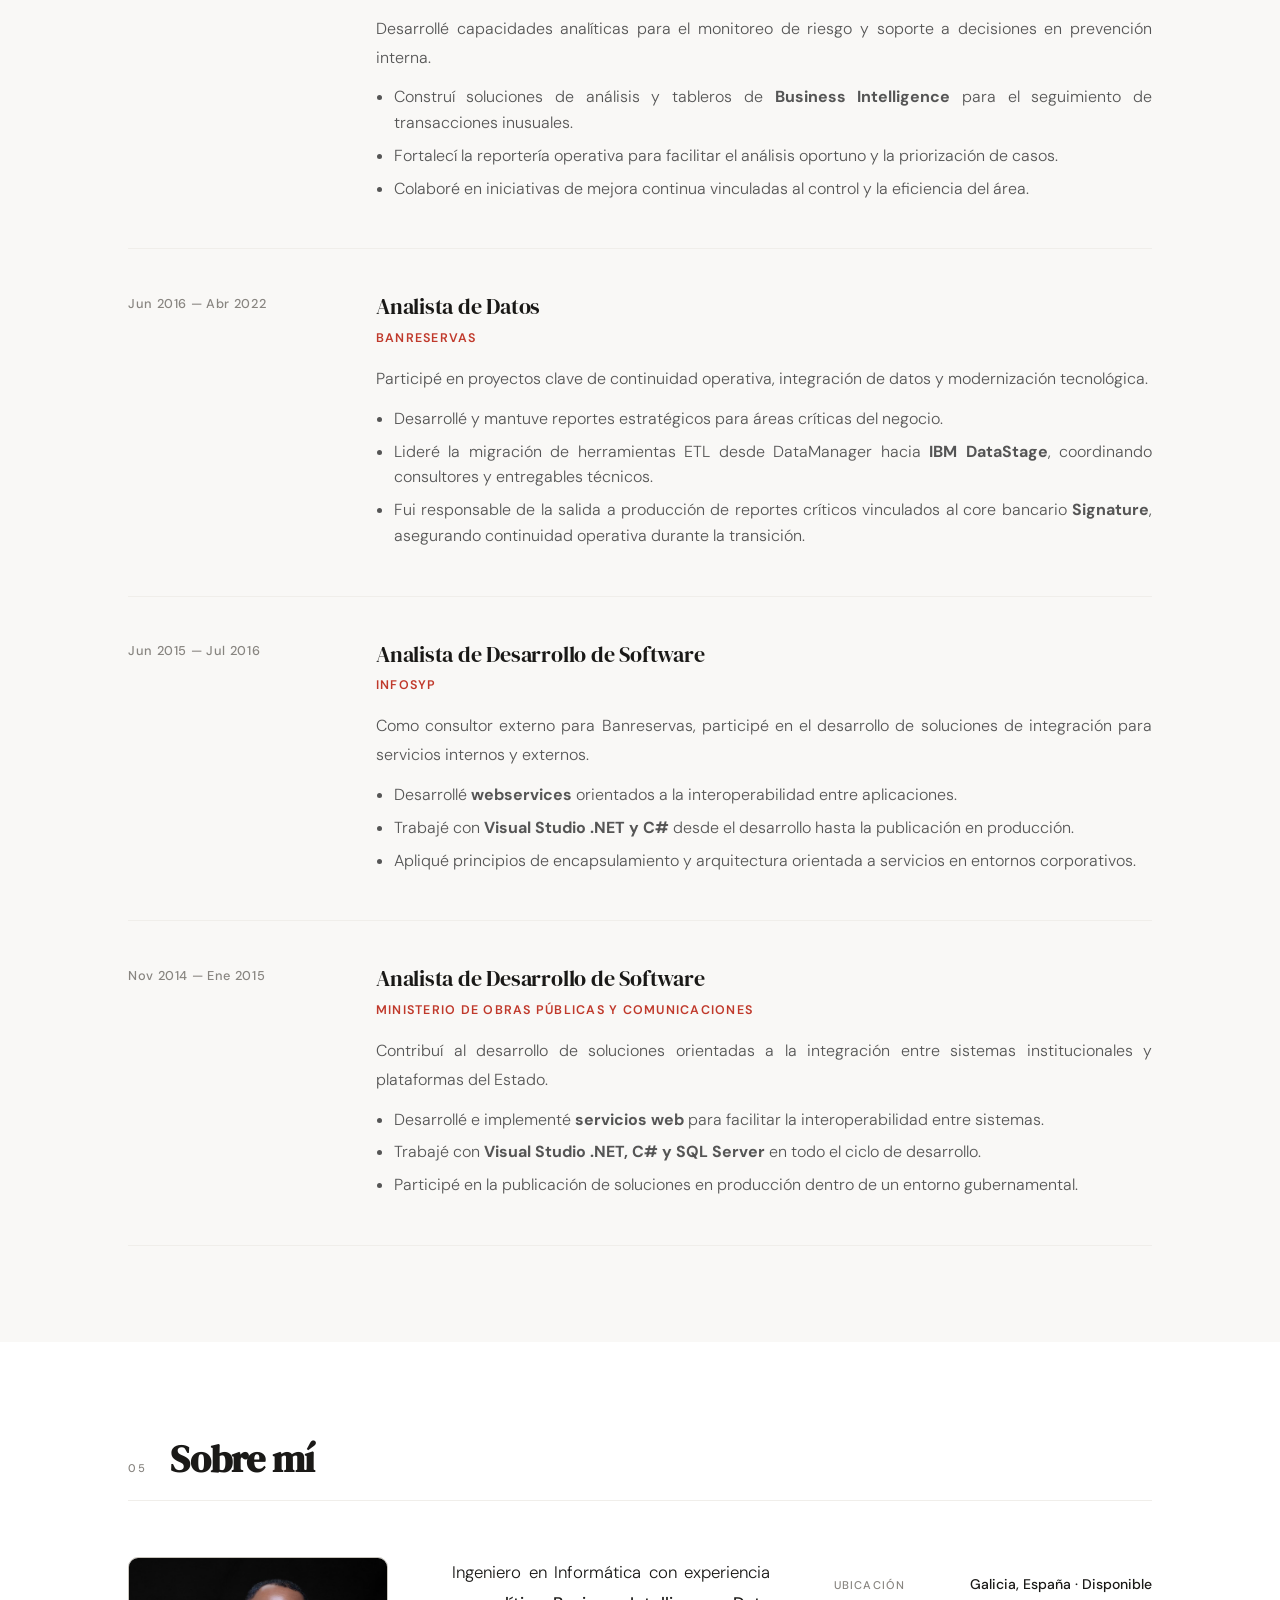
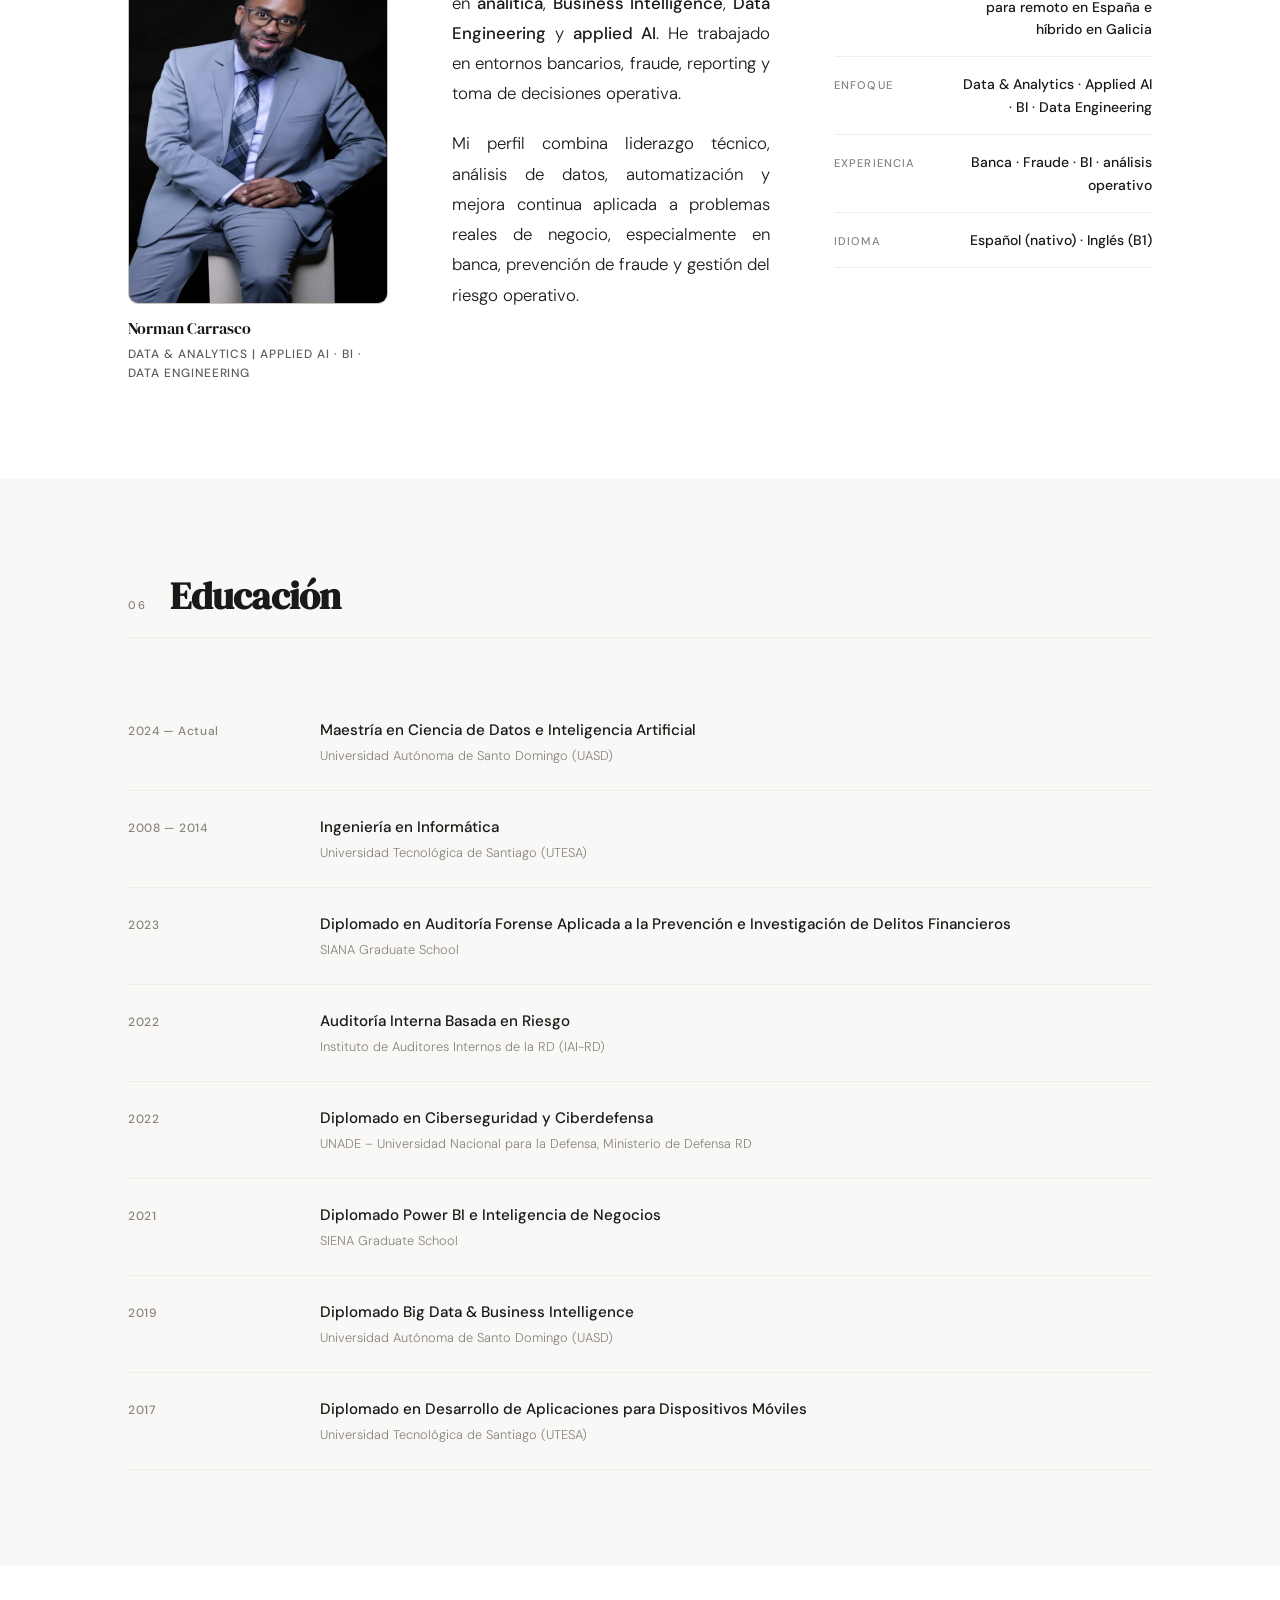
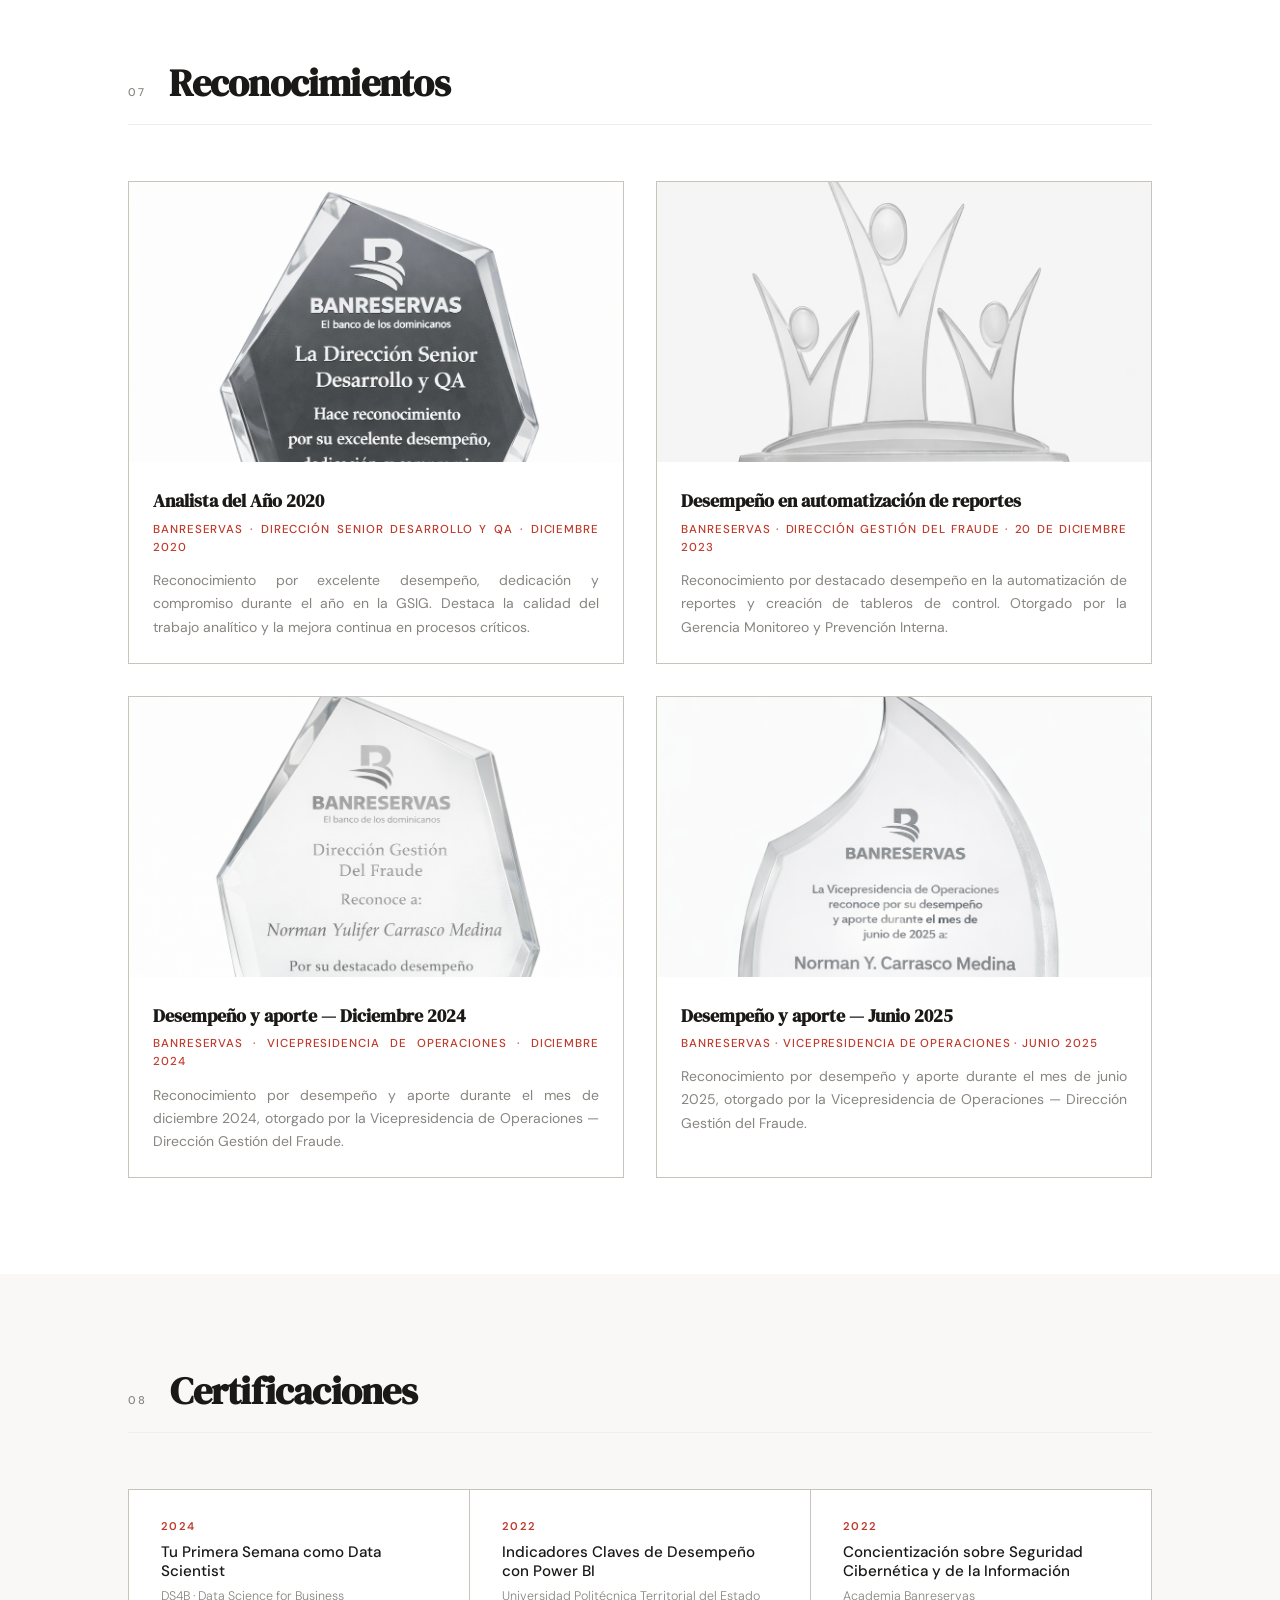
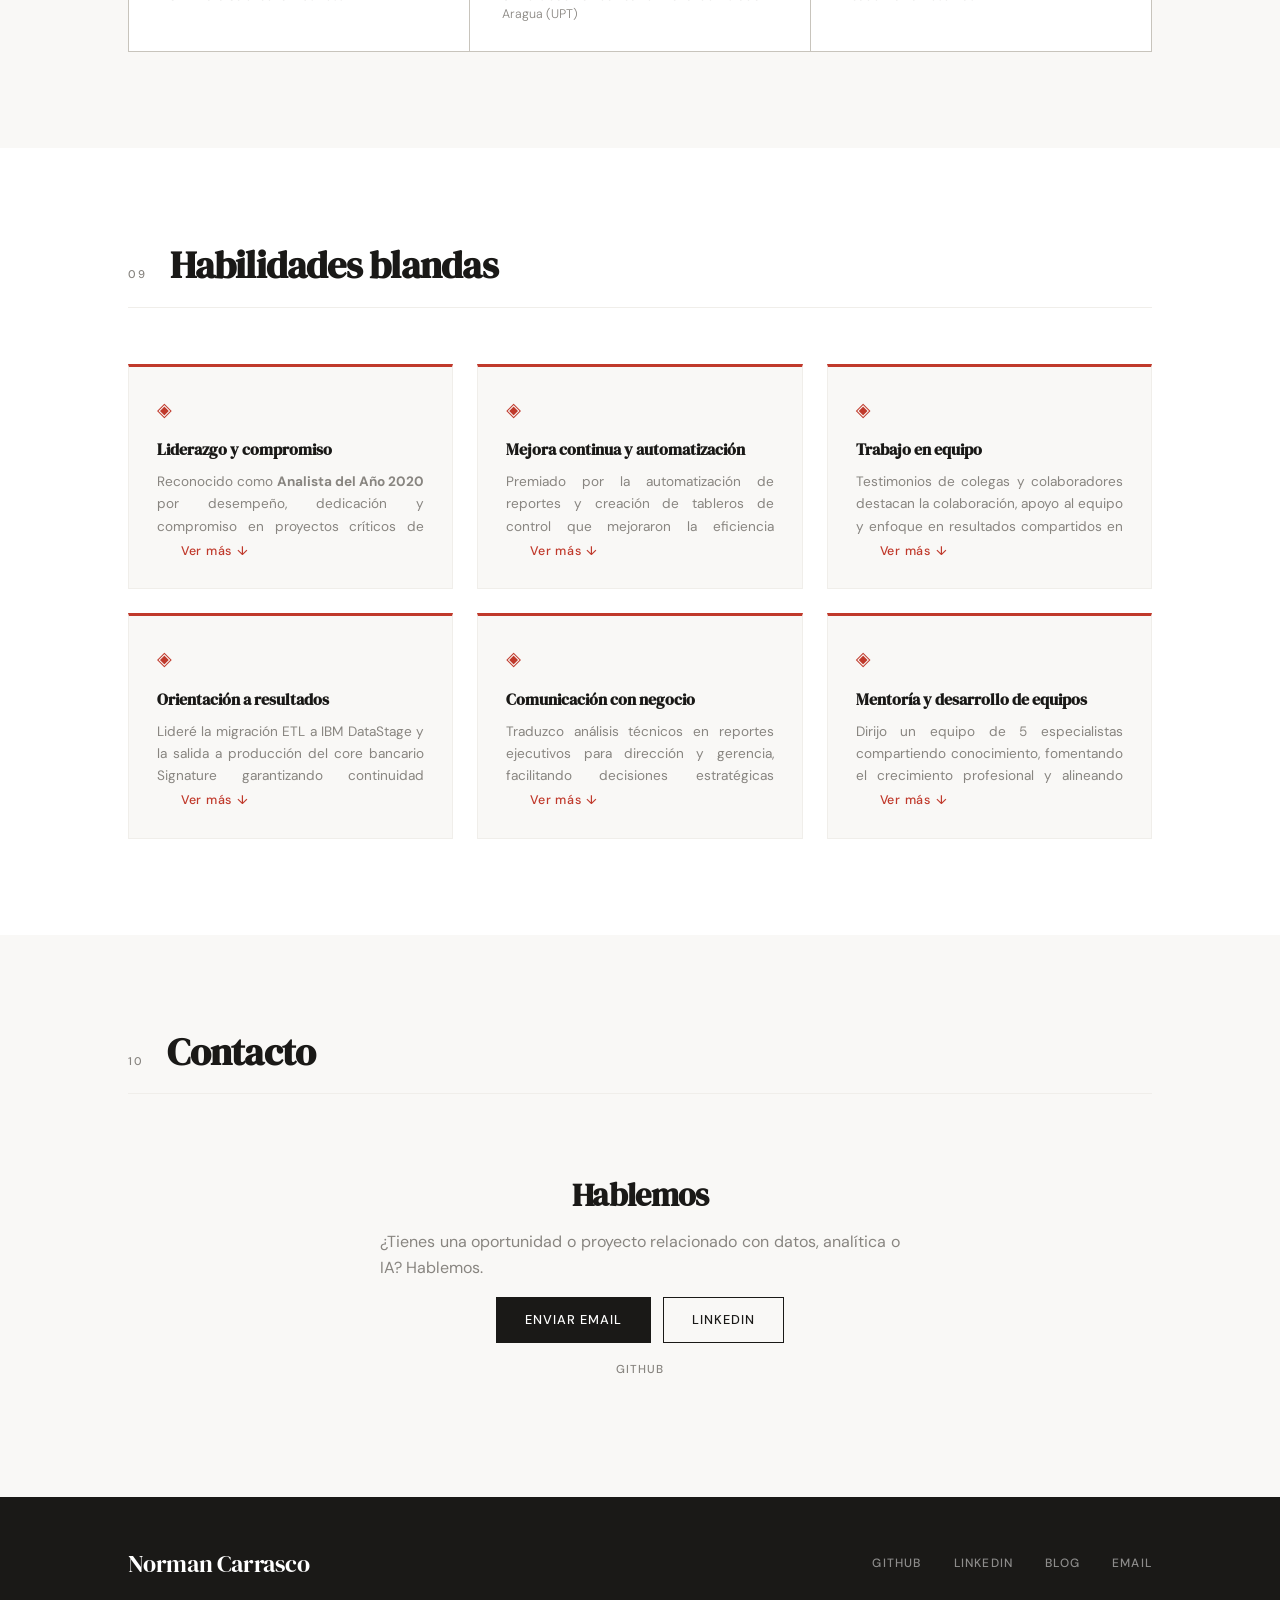
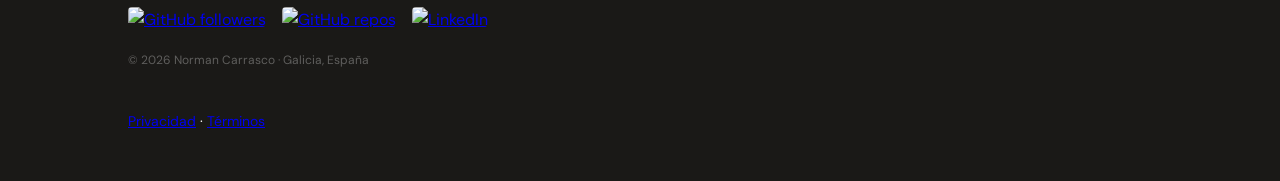
==== commit 7f3aa1ff: "feat(portfolio): improve positioning, projects and recruiter experience Co-authored-by: Copilot App " ====
--- a/index.html
+++ b/index.html
@@ -3,19 +3,20 @@
 <head>
     <meta charset="UTF-8">
     <meta name="viewport" content="width=device-width, initial-scale=1.0">
-    <meta name="description" content="Portfolio de Norman Carrasco - Data Scientist & BI Consultant">
+    <meta name="description" content="Norman Carrasco — Data & Analytics | Applied AI · BI · Data Engineering. Portfolio con proyectos destacados en ML, BI y soluciones para banca y prevención de fraude.">
     <meta name="author" content="Norman Carrasco">
+    <link rel="canonical" href="https://ncarrasco.github.io/norman-portafolio/">
 
     <!-- Open Graph Tags -->
     <meta property="og:type" content="website">
-    <meta property="og:title" content="Norman Carrasco - Data Scientist & BI Consultant">
-    <meta property="og:description" content="Descubre mi portfolio profesional con proyectos de Data Science, BI y Data Engineering">
-    <meta property="og:image" content="https://github.com/NCarrasco/norman-portafolio/raw/main/image/picture-norman.jpeg">
+    <meta property="og:title" content="Norman Carrasco — Data & Analytics | Applied AI · BI · Data Engineering">
+    <meta property="og:description" content="Portfolio con proyectos destacados en Fraud, ML y Data Engineering. CV, proyectos y contacto.">
+    <meta property="og:image" content="https://ncarrasco.github.io/norman-portafolio/image/picture-norman-origen.jpg">
 
     <!-- Twitter Card Tags -->
     <meta name="twitter:card" content="summary_large_image">
-    <meta name="twitter:title" content="Norman Carrasco - Portfolio">
-    <meta name="twitter:description" content="Data Scientist & BI Consultant">
+    <meta name="twitter:title" content="Norman Carrasco — Data & Analytics">
+    <meta name="twitter:description" content="Applied AI · BI · Data Engineering — proyectos, CV y contacto">
 
     <!-- Fonts -->
     <link rel="preconnect" href="https://fonts.googleapis.com">
@@ -31,7 +32,7 @@
     <link rel="icon" type="image/svg+xml" href="favicon.svg">
     <link rel="apple-touch-icon" href="favicon.ico">
 
-    <title>Norman Carrasco - Data Scientist & BI Consultant</title>
+    <title>Norman Carrasco — Data & Analytics | Applied AI · BI · Data Engineering</title>
 </head>
 <body>
     <div id="app" class="app-container">
@@ -92,7 +93,7 @@
           <!-- HERO SECTION -->
           <section class="hero" data-section="hero">
             <div class="hero-left">
-              <p class="hero-eyebrow fade-in">Data Scientist & BI Consultant</p>
+              <p class="hero-eyebrow fade-in">Data &amp; Analytics | Applied AI · BI · Data Engineering</p>
               <h1 class="hero-name fade-in">Norman<br><em>Carrasco</em></h1>
               <p class="hero-tagline fade-in">
                 Combino <strong>ciencia de datos</strong>, <strong>prevención de fraude</strong> y
@@ -100,18 +101,13 @@
                 mejoran la toma de decisiones en banca y negocios digitales.
               </p>
               <div class="hero-ctas fade-in">
-                <a href="https://github.com/NCarrasco" target="_blank" class="btn btn-primary" data-cta="github">
-                  Ver proyectos en GitHub →
-                </a>
-                <a href="https://www.linkedin.com/in/nocarrasco" target="_blank" class="btn btn-outline" data-cta="linkedin">
-                  Conectar en LinkedIn
-                </a>
-                <a href="https://apren2tics.wordpress.com" target="_blank" class="btn btn-outline" data-cta="blog">
-                  Blog técnico
-                </a>
-                <a href="cv.html" target="_blank" class="btn btn-outline" data-cta="cv">
-                  📄 Descargar CV
-                </a>
+                <a href="#proyectos" class="btn btn-primary" data-cta="featured-projects">Ver proyectos destacados →</a>
+                <a href="Norman_Carrasco_CV.pdf" target="_blank" class="btn btn-outline" data-cta="cv">Ver CV</a>
+                <a href="https://www.linkedin.com/in/nocarrasco" target="_blank" class="btn btn-outline" data-cta="linkedin">LinkedIn</a>
+                <div class="hero-ctas-secondary">
+                  <a href="https://github.com/NCarrasco" target="_blank" class="link-small">GitHub</a>
+                  <a href="https://apren2tics.wordpress.com" target="_blank" class="link-small">Blog</a>
+                </div>
               </div>
             </div>
 
@@ -125,183 +121,90 @@
                   <div class="stat-number">4+</div>
                   <div class="stat-label">Años en fraude</div>
                 </div>
-                <div class="stat-box" data-stat="projects">
-                  <div class="stat-number">6</div>
-                  <div class="stat-label">Proyectos ML/DS</div>
-                </div>
-                <div class="stat-box" data-stat="repos">
-                  <div class="stat-number">22</div>
-                  <div class="stat-label">Repos públicos</div>
-                </div>
+              </div>
+
+              <div class="hero-image-container">
+                <img src="image/picture-norman-origen.jpg" alt="Norman Carrasco" class="hero-image">
               </div>
 
               <p class="hero-location">
                 <span class="dot"></span>
-                Santo Domingo, República Dominicana
+                Galicia, España · Disponible para remoto en España e híbrido en Galicia
               </p>
             </div>
           </section>
 
-          <!-- ABOUT SECTION -->
-          <section id="sobre" data-section="about" class="fade-in">
-            <div class="section-header">
-              <span class="section-number">01</span>
-              <h2 class="section-title">Sobre mí</h2>
-            </div>
-            <div class="about-grid">
-              <div class="about-photo">
-                <div class="about-photo-frame">
-                  <img src="image/picture-norman-origen.jpg" alt="Norman Carrasco">
-                </div>
-                <div class="about-photo-name">Norman Carrasco</div>
-                <div class="about-photo-title">Data Scientist · BI Consultant</div>
-              </div>
-              <div class="about-text">
-                <p>
-                  Ingeniero en Informática y maestrante en <strong>Ciencia de Datos e IA</strong> (UASD).
-                  Especializado en integrar <strong>Machine Learning</strong>, <strong>Business Intelligence</strong>
-                  y <strong>Prevención de Fraude</strong> para transformar datos complejos en soluciones estratégicas
-                  con impacto directo en la banca.
-                </p>
-                <p>
-                  Mi trayectoria ha sido respaldada por múltiples reconocimientos institucionales,
-                  destacando como <strong>Analista del Año 2020</strong> por la
-                  <strong>Dirección de Desarrollo y QA</strong>; reconocido por la
-                  <strong>Dirección Gestión del Fraude</strong> por mi desempeño en la
-                  automatización de reportes y tableros de control (2023); y premiado por la
-                  <strong>Vicepresidencia de Operaciones</strong> (2024–2025) por mi aporte
-                  a la eficiencia operativa y automatización.
-                </p>
-              </div>
-              <div class="about-details" data-details="profile">
-                <div class="detail-row">
-                  <span class="detail-label">Ubicación</span>
-                  <span class="detail-value">Santo Domingo, República Dominicana</span>
-                </div>
-                <div class="detail-row">
-                  <span class="detail-label">Rol actual</span>
-                  <span class="detail-value">Subgerente Prevención Interna — Banreservas</span>
-                </div>
-                <div class="detail-row">
-                  <span class="detail-label">Maestría</span>
-                  <span class="detail-value">Ciencia de Datos e IA — UASD (2024–actual)</span>
-                </div>
-                <div class="detail-row">
-                  <span class="detail-label">Enfoque</span>
-                  <span class="detail-value">Fraude bancario · ML · BI</span>
-                </div>
-                <div class="detail-row">
-                  <span class="detail-label">Idiomas</span>
-                  <span class="detail-value">Español (nativo) · Inglés (B1)</span>
-                </div>
-              </div>
-            </div>
-          </section>
-
-          <!-- SOFT SKILLS SECTION -->
-          <section id="soft-skills" data-section="skills" class="fade-in">
+          <!-- FEATURED PROJECTS (inserted after hero) -->
+          <section id="proyectos" data-section="projects" class="fade-in">
             <div class="section-header">
               <span class="section-number">02</span>
-              <h2 class="section-title">Habilidades blandas</h2>
-            </div>
-            <div class="soft-skills-cards" data-skills="soft">
-              <div class="soft-skill-card" data-skill="leadership">
-                <div class="soft-skill-icon">◈</div>
-                <h3 class="soft-skill-title">Liderazgo y compromiso</h3>
-                <p class="soft-skill-desc">Reconocido como <strong>Analista del Año 2020</strong> por desempeño,
-                dedicación y compromiso en proyectos críticos de GSIG en Banreservas.</p>
-              </div>
-              <div class="soft-skill-card" data-skill="automation">
-                <div class="soft-skill-icon">◈</div>
-                <h3 class="soft-skill-title">Mejora continua y automatización</h3>
-                <p class="soft-skill-desc">Premiado por la automatización de reportes y creación de tableros
-                de control que mejoraron la eficiencia operativa y la toma de decisiones en Monitoreo y Prevención Interna.</p>
-              </div>
-              <div class="soft-skill-card" data-skill="teamwork">
-                <div class="soft-skill-icon">◈</div>
-                <h3 class="soft-skill-title">Trabajo en equipo</h3>
-                <p class="soft-skill-desc">Testimonios de colegas y colaboradores destacan la colaboración,
-                apoyo al equipo y enfoque en resultados compartidos en entornos de alta exigencia.</p>
-              </div>
-              <div class="soft-skill-card" data-skill="results">
-                <div class="soft-skill-icon">◈</div>
-                <h3 class="soft-skill-title">Orientación a resultados</h3>
-                <p class="soft-skill-desc">Lideré la migración ETL a IBM DataStage y la salida a producción
-                del core bancario Signature garantizando continuidad operativa sin interrupciones.</p>
-              </div>
-              <div class="soft-skill-card" data-skill="communication">
-                <div class="soft-skill-icon">◈</div>
-                <h3 class="soft-skill-title">Comunicación con negocio</h3>
-                <p class="soft-skill-desc">Traduzco análisis técnicos en reportes ejecutivos para dirección y
-                gerencia, facilitando decisiones estratégicas basadas en datos en entornos bancarios.</p>
-              </div>
-              <div class="soft-skill-card" data-skill="mentoring">
-                <div class="soft-skill-icon">◈</div>
-                <h3 class="soft-skill-title">Mentoría y desarrollo de equipos</h3>
-                <p class="soft-skill-desc">Dirijo un equipo de 5 especialistas compartiendo conocimiento,
-                fomentando el crecimiento profesional y alineando capacidades técnicas con objetivos del área.</p>
-              </div>
-            </div>
-          </section>
-
-          <!-- TESTIMONIALS SECTION -->
-          <section id="testimonios" data-section="testimonials" class="fade-in">
+              <h2 class="section-title">Proyectos destacados</h2>
+            </div>
+            <div class="projects-grid" data-projects="grid">
+              <div class="project-card project-card-featured" data-project="fraud-workflow">
+                <div class="project-body">
+                  <div class="project-tag">Fraude · Operación · Workflow</div>
+                  <div class="project-name">Fraud Workflow Management</div>
+                  <div class="project-desc">Plataforma de trabajo para la gestión integral de alertas operativas y seguimiento de casos. (Proyecto profesional)</div>
+                  <div class="project-metrics">
+                    <span class="metric-pill">Gestión de casos</span>
+                    <span class="metric-pill">Automatización</span>
+                  </div>
+                  <div class="project-link project-link-disabled">Repositorio privado</div>
+                </div>
+              </div>
+
+              <div class="project-card" data-project="matricula">
+                <div class="project-body">
+                  <div class="project-tag">ML · Datos abiertos</div>
+                  <div class="project-name">Clasificación Matrícula Centros Educativos RD</div>
+                  <div class="project-desc">Predicción de alta/baja matrícula usando datos abiertos del Ministerio de Educación. (Proyecto académico)</div>
+                  <div class="project-metrics">
+                    <span class="metric-pill">Random Forest</span>
+                    <span class="metric-pill">Python</span>
+                  </div>
+                  <div class="project-link project-link-disabled">Repositorio no público</div>
+                </div>
+              </div>
+
+              <div class="project-card" data-project="stellapay">
+                <div class="project-body">
+                  <div class="project-tag">Backend · Transaccional</div>
+                  <div class="project-name">StellaPay POS</div>
+                  <div class="project-desc">Sistema de punto de venta con lógica de negocio y flujo transaccional. (Proyecto personal)</div>
+                  <div class="project-metrics">
+                    <span class="metric-pill">Lógica de negocio</span>
+                    <span class="metric-pill">Base de datos</span>
+                  </div>
+                  <div class="project-link project-link-disabled">Repositorio no público</div>
+                </div>
+              </div>
+            </div>
+          </section>
+
+          <!-- TECHNICAL STACK (inserted after featured projects) -->
+          <section id="stack" data-section="stack" class="fade-in">
             <div class="section-header">
               <span class="section-number">03</span>
-              <h2 class="section-title">Testimonios</h2>
-            </div>
-            <div class="testimonials-grid" data-testimonials="list">
-              <div class="testimonial-card" data-testimonial="bienvenido">
-                <div class="testimonial-quote">"Norman supera expectativas con consistencia. Destaca por su capacidad para resolver problemas complejos, proponer soluciones innovadoras y mantener un alto nivel de compromiso."</div>
-                <div class="testimonial-author">
-                  <div class="testimonial-name">Bienvenido Cuevas</div>
-                  <div class="testimonial-title">CEO & General Manager</div>
-                  <div class="testimonial-company">SOLFITE, SRL</div>
-                </div>
-              </div>
-
-              <div class="testimonial-card" data-testimonial="alberto">
-                <div class="testimonial-quote">"Es un líder excepcional, con visión estratégica y una gran capacidad para enfrentar desafíos. Su aporte fue clave para alcanzar resultados exitosos en los proyectos compartidos."</div>
-                <div class="testimonial-author">
-                  <div class="testimonial-name">Alberto Poy</div>
-                  <div class="testimonial-title">Especialista en Investigaciones Electrónicas y Fraude Financiero</div>
-                  <div class="testimonial-company">Prevención del Fraude</div>
-                </div>
-              </div>
-
-              <div class="testimonial-card" data-testimonial="elvin">
-                <div class="testimonial-quote">"Su liderazgo y disposición para compartir conocimiento han sido claves para el crecimiento del equipo. Norman combina estrategia, apoyo humano y enfoque en resultados."</div>
-                <div class="testimonial-author">
-                  <div class="testimonial-name">Elvin Matos</div>
-                  <div class="testimonial-title">Especialista en Prevención Interna</div>
-                  <div class="testimonial-company">Prevención del Fraude</div>
-                </div>
-              </div>
-
-              <div class="testimonial-card" data-testimonial="francisco">
-                <div class="testimonial-quote">"Es un profesional proactivo, colaborativo y con gran dominio del análisis de datos. Su actitud y capacidad técnica lo convierten en un recurso muy valioso para cualquier equipo."</div>
-                <div class="testimonial-author">
-                  <div class="testimonial-name">Francisco Alberto Terrero Ramírez</div>
-                  <div class="testimonial-title">Data Governance | Data Analyst</div>
-                  <div class="testimonial-company">SQL Server | Oracle | Power BI</div>
-                </div>
-              </div>
-
-              <div class="testimonial-card" data-testimonial="daniel">
-                <div class="testimonial-quote">"Trabajar con Norman fue una experiencia enriquecedora. Su profesionalismo, empatía y visión estratégica se reflejan claramente en la forma en que lidera equipos."</div>
-                <div class="testimonial-author">
-                  <div class="testimonial-name">Daniel Abreu González</div>
-                  <div class="testimonial-title">Full Stack Developer</div>
-                  <div class="testimonial-company">Co-Founder at Syner X</div>
-                </div>
-              </div>
-
-              <div class="testimonial-card" data-testimonial="carolina">
-                <div class="testimonial-quote">"Tiene una habilidad especial para conectar con las personas, identificar fortalezas y alinear al equipo hacia objetivos comunes con un liderazgo cercano y efectivo."</div>
-                <div class="testimonial-author">
-                  <div class="testimonial-name">Carolina Orozco Méndez</div>
-                  <div class="testimonial-title">Economista</div>
-                  <div class="testimonial-company">Universidad Autónoma de Santo Domingo</div>
+              <h2 class="section-title">Technical Stack</h2>
+            </div>
+            <div class="section-inner">
+              <div class="stack-grid">
+                <div>
+                  <h4>Data &amp; Analytics</h4>
+                  <p>Python · SQL · Power BI · DAX</p>
+                </div>
+                <div>
+                  <h4>Data Engineering</h4>
+                  <p>ETL/ELT · IBM DataStage · Data Warehousing · SQL Server · Oracle PL/SQL</p>
+                </div>
+                <div>
+                  <h4>Machine Learning</h4>
+                  <p>scikit-learn · pandas · NumPy</p>
+                </div>
+                <div>
+                  <h4>Software &amp; Integration</h4>
+                  <p>C# · .NET · REST APIs · Git/GitHub</p>
                 </div>
               </div>
             </div>
@@ -396,14 +299,125 @@
             </div>
           </section>
 
+          <!-- ABOUT SECTION -->
+          <section id="sobre" data-section="about" class="fade-in">
+            <div class="section-header">
+              <span class="section-number">05</span>
+              <h2 class="section-title">Sobre mí</h2>
+            </div>
+            <div class="about-grid">
+              <div class="about-photo">
+                <div class="about-photo-frame">
+                  <img src="image/picture-norman-origen.jpg" alt="Norman Carrasco">
+                </div>
+                <div class="about-photo-name">Norman Carrasco</div>
+                <div class="about-photo-title">Data &amp; Analytics | Applied AI · BI · Data Engineering</div>
+              </div>
+              <div class="about-text">
+                <p>
+                  Ingeniero en Informática con experiencia en <strong>analítica</strong>, <strong>Business Intelligence</strong>,
+                  <strong>Data Engineering</strong> y <strong>applied AI</strong>. He trabajado en entornos bancarios,
+                  fraude, reporting y toma de decisiones operativa.
+                </p>
+                <p>
+                  Mi perfil combina liderazgo técnico, análisis de datos, automatización y mejora continua aplicada a problemas reales de negocio,
+                  especialmente en banca, prevención de fraude y gestión del riesgo operativo.
+                </p>
+              </div>
+              <div class="about-details" data-details="profile">
+                <div class="detail-row">
+                  <span class="detail-label">Ubicación</span>
+                  <span class="detail-value">Galicia, España · Disponible para remoto en España e híbrido en Galicia</span>
+                </div>
+                <div class="detail-row">
+                  <span class="detail-label">Enfoque</span>
+                  <span class="detail-value">Data &amp; Analytics · Applied AI · BI · Data Engineering</span>
+                </div>
+                <div class="detail-row">
+                  <span class="detail-label">Experiencia</span>
+                  <span class="detail-value">Banca · Fraude · BI · análisis operativo</span>
+                </div>
+                <div class="detail-row">
+                  <span class="detail-label">Idioma</span>
+                  <span class="detail-value">Español (nativo) · Inglés (B1)</span>
+                </div>
+              </div>
+            </div>
+          </section>
+
+          <!-- EDUCATION SECTION -->
+          <section id="educacion" data-section="education" class="fade-in">
+            <div class="section-header">
+              <span class="section-number">06</span>
+              <h2 class="section-title">Educación</h2>
+            </div>
+            <div class="edu-list" data-education="timeline">
+              <div class="edu-item" data-degree="maestria">
+                <div class="edu-year">2024 — Actual</div>
+                <div>
+                  <div class="edu-degree">Maestría en Ciencia de Datos e Inteligencia Artificial</div>
+                  <div class="edu-institution">Universidad Autónoma de Santo Domingo (UASD)</div>
+                </div>
+              </div>
+              <div class="edu-item" data-degree="ingenieria">
+                <div class="edu-year">2008 — 2014</div>
+                <div>
+                  <div class="edu-degree">Ingeniería en Informática</div>
+                  <div class="edu-institution">Universidad Tecnológica de Santiago (UTESA)</div>
+                </div>
+              </div>
+              <div class="edu-item" data-degree="diplomado-1">
+                <div class="edu-year">2023</div>
+                <div>
+                  <div class="edu-degree">Diplomado en Auditoría Forense Aplicada a la Prevención e Investigación de Delitos Financieros</div>
+                  <div class="edu-institution">SIANA Graduate School</div>
+                </div>
+              </div>
+              <div class="edu-item" data-degree="diplomado-2">
+                <div class="edu-year">2022</div>
+                <div>
+                  <div class="edu-degree">Auditoría Interna Basada en Riesgo</div>
+                  <div class="edu-institution">Instituto de Auditores Internos de la RD (IAI-RD)</div>
+                </div>
+              </div>
+              <div class="edu-item" data-degree="diplomado-3">
+                <div class="edu-year">2022</div>
+                <div>
+                  <div class="edu-degree">Diplomado en Ciberseguridad y Ciberdefensa</div>
+                  <div class="edu-institution">UNADE – Universidad Nacional para la Defensa, Ministerio de Defensa RD</div>
+                </div>
+              </div>
+              <div class="edu-item" data-degree="diplomado-4">
+                <div class="edu-year">2021</div>
+                <div>
+                  <div class="edu-degree">Diplomado Power BI e Inteligencia de Negocios</div>
+                  <div class="edu-institution">SIENA Graduate School</div>
+                </div>
+              </div>
+              <div class="edu-item" data-degree="diplomado-5">
+                <div class="edu-year">2019</div>
+                <div>
+                  <div class="edu-degree">Diplomado Big Data &amp; Business Intelligence</div>
+                  <div class="edu-institution">Universidad Autónoma de Santo Domingo (UASD)</div>
+                </div>
+              </div>
+              <div class="edu-item" data-degree="diplomado-6">
+                <div class="edu-year">2017</div>
+                <div>
+                  <div class="edu-degree">Diplomado en Desarrollo de Aplicaciones para Dispositivos Móviles</div>
+                  <div class="edu-institution">Universidad Tecnológica de Santiago (UTESA)</div>
+                </div>
+              </div>
+            </div>
+          </section>
+
           <!-- AWARDS SECTION -->
           <section id="reconocimientos" data-section="awards" class="fade-in">
             <div class="section-header">
-              <span class="section-number">05</span>
+              <span class="section-number">07</span>
               <h2 class="section-title">Reconocimientos</h2>
             </div>
             <div class="awards-grid">
-
               <article class="award-card" data-award="analista-2020">
                 <img src="image/Analista-Año-2020.png"
                      alt="Analista del Año 2020 — Banreservas, Dirección Senior Desarrollo y QA"
@@ -411,8 +425,7 @@
                 <div class="award-body">
                   <h3 class="award-title">Analista del Año 2020</h3>
                   <p class="award-meta">Banreservas · Dirección Senior Desarrollo y QA · Diciembre 2020</p>
-                  <p class="award-desc">Reconocimiento por excelente desempeño, dedicación y compromiso
-                  durante el año en la GSIG. Destaca la calidad del trabajo analítico y la mejora continua en procesos críticos.</p>
+                  <p class="award-desc">Reconocimiento por excelente desempeño, dedicación y compromiso durante el año en la GSIG. Destaca la calidad del trabajo analítico y la mejora continua en procesos críticos.</p>
                 </div>
               </article>
 
@@ -423,8 +436,7 @@
                 <div class="award-body">
                   <h3 class="award-title">Desempeño en automatización de reportes</h3>
                   <p class="award-meta">Banreservas · Dirección Gestión del Fraude · 20 de diciembre 2023</p>
-                  <p class="award-desc">Reconocimiento por destacado desempeño en la automatización de reportes
-                  y creación de tableros de control. Otorgado por la Gerencia Monitoreo y Prevención Interna.</p>
+                  <p class="award-desc">Reconocimiento por destacado desempeño en la automatización de reportes y creación de tableros de control. Otorgado por la Gerencia Monitoreo y Prevención Interna.</p>
                 </div>
               </article>
 
@@ -435,8 +447,7 @@
                 <div class="award-body">
                   <h3 class="award-title">Desempeño y aporte — Diciembre 2024</h3>
                   <p class="award-meta">Banreservas · Vicepresidencia de Operaciones · Diciembre 2024</p>
-                  <p class="award-desc">Reconocimiento por desempeño y aporte durante el mes de diciembre 2024,
-                  otorgado por la Vicepresidencia de Operaciones — Dirección Gestión del Fraude.</p>
+                  <p class="award-desc">Reconocimiento por desempeño y aporte durante el mes de diciembre 2024, otorgado por la Vicepresidencia de Operaciones — Dirección Gestión del Fraude.</p>
                 </div>
               </article>
 
@@ -447,414 +458,16 @@
                 <div class="award-body">
                   <h3 class="award-title">Desempeño y aporte — Junio 2025</h3>
                   <p class="award-meta">Banreservas · Vicepresidencia de Operaciones · Junio 2025</p>
-                  <p class="award-desc">Reconocimiento por desempeño y aporte durante el mes de junio 2025,
-                  otorgado por la Vicepresidencia de Operaciones — Dirección Gestión del Fraude.</p>
+                  <p class="award-desc">Reconocimiento por desempeño y aporte durante el mes de junio 2025, otorgado por la Vicepresidencia de Operaciones — Dirección Gestión del Fraude.</p>
                 </div>
               </article>
-
-            </div>
-          </section>
-
-          <!-- PROJECTS SECTION -->
-          <section id="proyectos" data-section="projects" class="fade-in">
-            <div class="section-header">
-              <span class="section-number">06</span>
-              <h2 class="section-title">Proyectos</h2>
-            </div>
-            <div class="projects-grid" data-projects="grid">
-              <div class="project-card project-card-featured" data-project="fraud-workflow">
-                <svg class="project-illustration" viewBox="0 0 400 160" xmlns="http://www.w3.org/2000/svg" preserveAspectRatio="xMidYMid slice">
-                  <rect width="400" height="160" fill="#1a1917"/>
-                  <line x1="0" y1="40" x2="400" y2="40" stroke="#2d2c2a" stroke-width="1"/>
-                  <line x1="0" y1="80" x2="400" y2="80" stroke="#2d2c2a" stroke-width="1"/>
-                  <line x1="0" y1="120" x2="400" y2="120" stroke="#2d2c2a" stroke-width="1"/>
-                  <rect x="30" y="60" width="40" height="80" fill="#c0392b" opacity="0.9" rx="2"/>
-                  <rect x="90" y="30" width="40" height="110" fill="#c0392b" opacity="0.6" rx="2"/>
-                  <rect x="150" y="50" width="40" height="90" fill="#c0392b" opacity="0.8" rx="2"/>
-                  <rect x="210" y="70" width="40" height="70" fill="#c0392b" opacity="0.5" rx="2"/>
-                  <rect x="270" y="40" width="40" height="100" fill="#c0392b" opacity="0.7" rx="2"/>
-                  <rect x="330" y="55" width="40" height="85" fill="#c0392b" opacity="0.9" rx="2"/>
-                  <text x="30" y="155" fill="#888580" font-size="8" font-family="monospace">ALERT</text>
-                  <text x="200" y="18" fill="#c0392b" font-size="9" font-family="monospace" font-weight="bold">FRAUD DETECTION DASHBOARD</text>
-                  <circle cx="360" cy="15" r="4" fill="#c0392b"/>
-                  <circle cx="373" cy="15" r="4" fill="#888580" opacity="0.4"/>
-                  <circle cx="386" cy="15" r="4" fill="#888580" opacity="0.4"/>
-                </svg>
-                <div class="project-body">
-                  <div class="project-tag">Fraude · .NET · Dashboard</div>
-                  <div class="project-name">Fraud Workflow Management</div>
-                  <div class="project-desc">
-                    Plataforma web para la gestión integral de alertas de fraude, asignación de casos y seguimiento operativo.
-                    Diseñada para centralizar el flujo de trabajo del analista, mejorar la trazabilidad y ofrecer visibilidad ejecutiva del ciclo completo del caso.
-                  </div>
-                  <div class="project-metrics">
-                    <span class="metric-pill">ASP.NET Core MVC</span>
-                    <span class="metric-pill">.NET 8</span>
-                    <span class="metric-pill">Bootstrap</span>
-                  </div>
-                  <a href="https://github.com/NCarrasco/FRAUD-WORKFLOW-MANAGEMENT" target="_blank" class="project-link">
-                    Ver en GitHub
-                    <svg viewBox="0 0 12 12" fill="none" stroke="currentColor" stroke-width="1.5"><path d="M2 10L10 2M10 2H4M10 2v6"/></svg>
-                  </a>
-                </div>
-              </div>
-
-              <div class="project-card" data-project="matricula">
-                <svg class="project-illustration" viewBox="0 0 400 160" xmlns="http://www.w3.org/2000/svg" preserveAspectRatio="xMidYMid slice">
-                  <rect width="400" height="160" fill="#f0eeea"/>
-                  <text x="20" y="20" fill="#888580" font-size="8" font-family="monospace">CENTROS EDUCATIVOS — RD</text>
-                  <circle cx="180" cy="85" r="28" fill="none" stroke="#c8c4bc" stroke-width="1" stroke-dasharray="3,3"/>
-                  <circle cx="180" cy="85" r="16" fill="#1a1917" opacity="0.06"/>
-                  <circle cx="120" cy="70" r="5" fill="#1a1917" opacity="0.8"/>
-                  <circle cx="140" cy="90" r="7" fill="#1a1917" opacity="0.7"/>
-                  <circle cx="165" cy="65" r="4" fill="#1a1917" opacity="0.9"/>
-                  <circle cx="185" cy="80" r="6" fill="#1a1917" opacity="0.6"/>
-                  <circle cx="210" cy="60" r="5" fill="#1a1917" opacity="0.8"/>
-                  <circle cx="230" cy="100" r="8" fill="#1a1917" opacity="0.5"/>
-                  <circle cx="250" cy="75" r="4" fill="#1a1917" opacity="0.7"/>
-                  <circle cx="100" cy="110" r="3" fill="#c0392b" opacity="0.5"/>
-                  <circle cx="155" cy="120" r="3" fill="#c0392b" opacity="0.4"/>
-                  <circle cx="270" cy="95" r="3" fill="#c0392b" opacity="0.5"/>
-                  <circle cx="290" cy="55" r="3" fill="#c0392b" opacity="0.4"/>
-                  <circle cx="310" cy="110" r="4" fill="#c0392b" opacity="0.3"/>
-                  <circle cx="30" cy="145" r="4" fill="#1a1917" opacity="0.7"/>
-                  <text x="40" y="148" fill="#888580" font-size="8" font-family="monospace">ALTA</text>
-                  <circle cx="80" cy="145" r="4" fill="#c0392b" opacity="0.5"/>
-                  <text x="90" y="148" fill="#888580" font-size="8" font-family="monospace">BAJA</text>
-                  <rect x="310" y="130" width="80" height="22" fill="#1a1917" rx="2"/>
-                  <text x="318" y="145" fill="white" font-size="9" font-family="monospace" font-weight="bold">AUC 0.8443</text>
-                </svg>
-                <div class="project-body">
-                  <div class="project-tag">ML · Clasificación · UASD</div>
-                  <div class="project-name">Clasificación Matrícula Centros Educativos RD</div>
-                  <div class="project-desc">
-                    Proyecto de clasificación supervisada para predecir alta o baja matrícula en 18,350 centros educativos de República Dominicana.
-                    Se evaluaron variables del contexto escolar y el mejor modelo alcanzó un desempeño de <strong>AUC-ROC 0.8443</strong> con Random Forest.
-                  </div>
-                  <div class="project-metrics">
-                    <span class="metric-pill">AUC-ROC 0.8443</span>
-                    <span class="metric-pill">Accuracy 77.14%</span>
-                    <span class="metric-pill">Random Forest</span>
-                  </div>
-                  <a href="https://github.com/NCarrasco/clasificacion-matricula-rd" target="_blank" class="project-link">
-                    Ver GitHub
-                    <svg viewBox="0 0 12 12" fill="none" stroke="currentColor" stroke-width="1.5"><path d="M2 10L10 2M10 2H4M10 2v6"/></svg>
-                  </a>
-                </div>
-              </div>
-
-              <div class="project-card" data-project="house-prices">
-                <svg class="project-illustration" viewBox="0 0 400 160" xmlns="http://www.w3.org/2000/svg" preserveAspectRatio="xMidYMid slice">
-                  <rect width="400" height="160" fill="#f9f8f6"/>
-                  <text x="20" y="20" fill="#888580" font-size="8" font-family="monospace">PREDICCIÓN PRECIOS — AMES IOWA</text>
-                  <line x1="60" y1="140" x2="380" y2="20" stroke="#c8c4bc" stroke-width="1" stroke-dasharray="4,3"/>
-                  <circle cx="80" cy="130" r="3" fill="#1a1917" opacity="0.5"/>
-                  <circle cx="100" cy="120" r="3" fill="#1a1917" opacity="0.6"/>
-                  <circle cx="130" cy="108" r="3" fill="#1a1917" opacity="0.7"/>
-                  <circle cx="150" cy="98" r="3.5" fill="#1a1917" opacity="0.6"/>
-                  <circle cx="170" cy="92" r="3" fill="#1a1917" opacity="0.8"/>
-                  <circle cx="190" cy="80" r="4" fill="#1a1917" opacity="0.7"/>
-                  <circle cx="210" cy="78" r="3" fill="#1a1917" opacity="0.6"/>
-                  <circle cx="230" cy="68" r="3.5" fill="#1a1917" opacity="0.8"/>
-                  <circle cx="255" cy="60" r="3" fill="#1a1917" opacity="0.7"/>
-                  <circle cx="275" cy="50" r="4" fill="#1a1917" opacity="0.6"/>
-                  <circle cx="300" cy="42" r="3" fill="#1a1917" opacity="0.8"/>
-                  <circle cx="320" cy="35" r="3.5" fill="#1a1917" opacity="0.7"/>
-                  <circle cx="345" cy="28" r="3" fill="#1a1917" opacity="0.6"/>
-                  <circle cx="145" cy="115" r="3" fill="#c0392b" opacity="0.6"/>
-                  <circle cx="260" cy="45" r="3" fill="#c0392b" opacity="0.5"/>
-                  <line x1="55" y1="15" x2="55" y2="145" stroke="#c8c4bc" stroke-width="1"/>
-                  <line x1="55" y1="145" x2="385" y2="145" stroke="#c8c4bc" stroke-width="1"/>
-                  <text x="56" y="155" fill="#888580" font-size="7" font-family="monospace">$100K</text>
-                  <text x="340" y="155" fill="#888580" font-size="7" font-family="monospace">$755K</text>
-                  <rect x="310" y="5" width="75" height="22" fill="#1a1917" rx="2"/>
-                  <text x="318" y="20" fill="white" font-size="9" font-family="monospace" font-weight="bold">R² = 0.9161</text>
-                </svg>
-                <div class="project-body">
-                  <div class="project-tag">ML · Regresión · Kaggle</div>
-                  <div class="project-name">Predicción Precios de Viviendas</div>
-                  <div class="project-desc">
-                    Modelo de regresión supervisada sobre el House Prices Dataset de Ames, Iowa, orientado a estimar precios de viviendas con mayor precisión.
-                    Tras ingeniería de características y comparación de modelos, <strong>Ridge Regression</strong> con 11 variables seleccionadas obtuvo un <strong>R² de 0.9161</strong>.
-                  </div>
-                  <div class="project-metrics">
-                    <span class="metric-pill">R² 0.9161</span>
-                    <span class="metric-pill">Ridge α=10</span>
-                    <span class="metric-pill">11 features</span>
-                  </div>
-                  <a href="https://colab.research.google.com/drive/1n716uhElSucr2f9sEIzoLtjxJ8aOqCDY" target="_blank" class="project-link">
-                    Ver en Colab
-                    <svg viewBox="0 0 12 12" fill="none" stroke="currentColor" stroke-width="1.5"><path d="M2 10L10 2M10 2H4M10 2v6"/></svg>
-                  </a>
-                </div>
-              </div>
-
-              <div class="project-card" data-project="labor-attrition">
-                <svg class="project-illustration" viewBox="0 0 400 160" xmlns="http://www.w3.org/2000/svg" preserveAspectRatio="xMidYMid slice">
-                  <rect width="400" height="160" fill="#1a1917"/>
-                  <text x="20" y="20" fill="#888580" font-size="8" font-family="monospace">RIESGO DE ABANDONO LABORAL — 2024</text>
-                  <circle cx="90" cy="90" r="45" fill="none" stroke="#2d2c2a" stroke-width="18"/>
-                  <circle cx="90" cy="90" r="45" fill="none" stroke="#c0392b" stroke-width="18"
-                    stroke-dasharray="45 238" stroke-dashoffset="0" stroke-linecap="butt"
-                    transform="rotate(-90 90 90)"/>
-                  <text x="90" y="86" fill="white" font-size="13" font-family="monospace" font-weight="bold" text-anchor="middle">16.1%</text>
-                  <text x="90" y="100" fill="#888580" font-size="7" font-family="monospace" text-anchor="middle">ABANDONO</text>
-                  <rect x="175" y="35" width="200" height="1" fill="#2d2c2a"/>
-                  <text x="180" y="60" fill="#888580" font-size="8" font-family="monospace">EMPLEADOS EN RIESGO</text>
-                  <text x="180" y="75" fill="white" font-size="16" font-family="monospace" font-weight="bold">163</text>
-                  <rect x="175" y="90" width="200" height="1" fill="#2d2c2a"/>
-                  <text x="180" y="110" fill="#888580" font-size="8" font-family="monospace">MONTO EN RIESGO</text>
-                  <text x="180" y="125" fill="#c0392b" font-size="14" font-family="monospace" font-weight="bold">$1.3M</text>
-                  <rect x="175" y="135" width="200" height="1" fill="#2d2c2a"/>
-                </svg>
-                <div class="project-body">
-                  <div class="project-tag">Análisis · RR.HH. · Python</div>
-                  <div class="project-name">Evaluación Riesgo de Abandono Laboral</div>
-                  <div class="project-desc">
-                    Análisis de riesgo de abandono laboral sobre una base de 1,470 empleados, enfocado en identificar áreas y perfiles con mayor probabilidad de rotación.
-                    El estudio integró scoring de abandono, KPIs financieros y estimación de impacto económico, identificando un riesgo aproximado de <strong>USD$1.3M</strong>.
-                  </div>
-                  <div class="project-metrics">
-                    <span class="metric-pill">Tasa 16.12%</span>
-                    <span class="metric-pill">USD$1.3M riesgo</span>
-                    <span class="metric-pill">1,470 registros</span>
-                  </div>
-                  <a href="https://github.com/NCarrasco/riesgo-abandono-laboral" target="_blank" class="project-link">
-                    Ver GitHub
-                    <svg viewBox="0 0 12 12" fill="none" stroke="currentColor" stroke-width="1.5"><path d="M2 10L10 2M10 2H4M10 2v6"/></svg>
-                  </a>
-                </div>
-              </div>
-
-              <div class="project-card" data-project="oulad">
-                <svg class="project-illustration" viewBox="0 0 400 160" xmlns="http://www.w3.org/2000/svg" preserveAspectRatio="xMidYMid slice">
-                  <rect width="400" height="160" fill="#f0eeea"/>
-                  <text x="20" y="20" fill="#888580" font-size="8" font-family="monospace">MODELO — DESEMPEÑO ESTUDIANTIL OULAD</text>
-                  <circle cx="70" cy="50" r="8" fill="none" stroke="#1a1917" stroke-width="1.5"/>
-                  <circle cx="70" cy="80" r="8" fill="none" stroke="#1a1917" stroke-width="1.5"/>
-                  <circle cx="70" cy="110" r="8" fill="none" stroke="#1a1917" stroke-width="1.5"/>
-                  <circle cx="70" cy="140" r="8" fill="none" stroke="#1a1917" stroke-width="1.5"/>
-                  <circle cx="170" cy="40" r="8" fill="#1a1917" opacity="0.15"/>
-                  <circle cx="170" cy="70" r="8" fill="#1a1917" opacity="0.3"/>
-                  <circle cx="170" cy="100" r="8" fill="#1a1917" opacity="0.5"/>
-                  <circle cx="170" cy="130" r="8" fill="#1a1917" opacity="0.2"/>
-                  <circle cx="260" cy="55" r="8" fill="#1a1917" opacity="0.4"/>
-                  <circle cx="260" cy="90" r="8" fill="#1a1917" opacity="0.6"/>
-                  <circle cx="260" cy="125" r="8" fill="#1a1917" opacity="0.3"/>
-                  <circle cx="350" cy="75" r="10" fill="#c0392b" opacity="0.8"/>
-                  <circle cx="350" cy="110" r="10" fill="#1a1917" opacity="0.8"/>
-                  <line x1="78" y1="50" x2="162" y2="70" stroke="#c8c4bc" stroke-width="0.8"/>
-                  <line x1="78" y1="80" x2="162" y2="100" stroke="#c8c4bc" stroke-width="0.8"/>
-                  <line x1="78" y1="110" x2="162" y2="130" stroke="#c8c4bc" stroke-width="0.8"/>
-                  <line x1="78" y1="140" x2="162" y2="100" stroke="#c8c4bc" stroke-width="0.8"/>
-                  <line x1="178" y1="70" x2="252" y2="55" stroke="#c8c4bc" stroke-width="0.8"/>
-                  <line x1="178" y1="100" x2="252" y2="90" stroke="#c8c4bc" stroke-width="0.8"/>
-                  <line x1="178" y1="130" x2="252" y2="125" stroke="#c8c4bc" stroke-width="0.8"/>
-                  <line x1="268" y1="55" x2="340" y2="75" stroke="#1a1917" stroke-width="1.2" opacity="0.4"/>
-                  <line x1="268" y1="90" x2="340" y2="75" stroke="#c0392b" stroke-width="1.5" opacity="0.7"/>
-                  <line x1="268" y1="125" x2="340" y2="110" stroke="#1a1917" stroke-width="1.2" opacity="0.4"/>
-                  <text x="55" y="158" fill="#888580" font-size="7" font-family="monospace">INPUT</text>
-                  <text x="153" y="15" fill="#888580" font-size="7" font-family="monospace">HIDDEN</text>
-                  <text x="335" y="145" fill="#888580" font-size="7" font-family="monospace">OUT</text>
-                </svg>
-                <div class="project-body">
-                  <div class="project-tag">ML · OULAD · Python</div>
-                  <div class="project-name">Análisis Desempeño Estudiantil OULAD</div>
-                  <div class="project-desc">
-                    Análisis del desempeño estudiantil utilizando técnicas estadísticas y modelos supervisados sobre el dataset abierto OULAD.
-                    El proyecto compara enfoques como <strong>SVM</strong>, redes neuronales y regresión para estudiar patrones asociados al rendimiento académico.
-                  </div>
-                  <div class="project-metrics">
-                    <span class="metric-pill">SVM</span>
-                    <span class="metric-pill">Redes Neurales</span>
-                    <span class="metric-pill">Regresión</span>
-                  </div>
-                  <a href="https://github.com/NCarrasco/oulad-analisis" target="_blank" class="project-link">
-                    Ver en GitHub
-                    <svg viewBox="0 0 12 12" fill="none" stroke="currentColor" stroke-width="1.5"><path d="M2 10L10 2M10 2H4M10 2v6"/></svg>
-                  </a>
-                </div>
-              </div>
-
-              <div class="project-card" data-project="stellapay">
-                <svg class="project-illustration" viewBox="0 0 400 160" xmlns="http://www.w3.org/2000/svg" preserveAspectRatio="xMidYMid slice">
-                  <rect width="400" height="160" fill="#f9f8f6"/>
-                  <text x="20" y="20" fill="#888580" font-size="8" font-family="monospace">STELLAPAY — PUNTO DE VENTA</text>
-                  <rect x="150" y="25" width="100" height="115" rx="6" fill="white" stroke="#c8c4bc" stroke-width="1.5"/>
-                  <rect x="158" y="33" width="84" height="55" rx="3" fill="#1a1917"/>
-                  <text x="170" y="52" fill="#c0392b" font-size="8" font-family="monospace">StellaPay</text>
-                  <line x1="163" y1="58" x2="237" y2="58" stroke="#2d2c2a" stroke-width="0.5"/>
-                  <text x="163" y="70" fill="#888580" font-size="7" font-family="monospace">Total: $1,250.00</text>
-                  <text x="163" y="82" fill="white" font-size="7" font-family="monospace">Transacción OK ✓</text>
-                  <rect x="163" y="97" width="16" height="10" rx="1" fill="#f0eeea" stroke="#c8c4bc" stroke-width="0.5"/>
-                  <rect x="184" y="97" width="16" height="10" rx="1" fill="#f0eeea" stroke="#c8c4bc" stroke-width="0.5"/>
-                  <rect x="205" y="97" width="16" height="10" rx="1" fill="#f0eeea" stroke="#c8c4bc" stroke-width="0.5"/>
-                  <rect x="163" y="112" width="16" height="10" rx="1" fill="#f0eeea" stroke="#c8c4bc" stroke-width="0.5"/>
-                  <rect x="184" y="112" width="16" height="10" rx="1" fill="#f0eeea" stroke="#c8c4bc" stroke-width="0.5"/>
-                  <rect x="205" y="112" width="16" height="10" rx="1" fill="#c0392b" stroke="#c0392b" stroke-width="0.5"/>
-                  <line x1="90" y1="60" x2="148" y2="60" stroke="#c8c4bc" stroke-width="1" stroke-dasharray="3,2"/>
-                  <circle cx="90" cy="60" r="5" fill="none" stroke="#1a1917" stroke-width="1.5"/>
-                  <text x="52" y="63" fill="#888580" font-size="7" font-family="monospace">Python</text>
-                  <line x1="90" y1="85" x2="148" y2="85" stroke="#c8c4bc" stroke-width="1" stroke-dasharray="3,2"/>
-                  <circle cx="90" cy="85" r="5" fill="none" stroke="#1a1917" stroke-width="1.5"/>
-                  <text x="60" y="88" fill="#888580" font-size="7" font-family="monospace">SQL</text>
-                  <line x1="252" y1="60" x2="310" y2="60" stroke="#c8c4bc" stroke-width="1" stroke-dasharray="3,2"/>
-                  <circle cx="310" cy="60" r="5" fill="none" stroke="#c0392b" stroke-width="1.5"/>
-                  <text x="318" y="63" fill="#888580" font-size="7" font-family="monospace">BD</text>
-                  <line x1="252" y1="85" x2="310" y2="85" stroke="#c8c4bc" stroke-width="1" stroke-dasharray="3,2"/>
-                  <circle cx="310" cy="85" r="5" fill="none" stroke="#c0392b" stroke-width="1.5"/>
-                  <text x="318" y="88" fill="#888580" font-size="7" font-family="monospace">API</text>
-                </svg>
-                <div class="project-body">
-                  <div class="project-tag">Python · POS · Backend</div>
-                  <div class="project-name">StellaPay POS</div>
-                  <div class="project-desc">
-                    Sistema de punto de venta desarrollado para gestionar transacciones, lógica de negocio y operación comercial en un solo flujo.
-                    El proyecto se enfoca en eficiencia operativa, arquitectura backend y manejo confiable de procesos transaccionales.
-                  </div>
-                  <div class="project-metrics">
-                    <span class="metric-pill">Python</span>
-                    <span class="metric-pill">BD Relacionales</span>
-                    <span class="metric-pill">Backend</span>
-                  </div>
-                  <a href="https://github.com/NCarrasco/stellapay-pos" target="_blank" class="project-link">
-                    Ver en GitHub
-                    <svg viewBox="0 0 12 12" fill="none" stroke="currentColor" stroke-width="1.5"><path d="M2 10L10 2M10 2H4M10 2v6"/></svg>
-                  </a>
-                </div>
-              </div>
-
-            </div>
-          </section>
-
-          <!-- STACK SECTION -->
-          <section id="stack" data-section="stack" class="fade-in">
-            <div class="section-header">
-              <span class="section-number">07</span>
-              <h2 class="section-title">Stack técnico</h2>
-            </div>
-            <div class="stack-grid" data-stack="categories">
-              <div class="stack-group" data-category="languages">
-                <div class="stack-group-label">Lenguajes</div>
-                <div class="stack-items">
-                  <span class="stack-pill">Python</span>
-                  <span class="stack-pill">C#</span>
-                  <span class="stack-pill">SQL Server</span>
-                  <span class="stack-pill">Oracle PL/SQL</span>
-                  <span class="stack-pill">JavaScript</span>
-                  <span class="stack-pill">R</span>
-                  <span class="stack-pill">DAX</span>
-                </div>
-              </div>
-              <div class="stack-group" data-category="data-science">
-                <div class="stack-group-label">Data Science & ML</div>
-                <div class="stack-items">
-                  <span class="stack-pill">Scikit-learn</span>
-                  <span class="stack-pill">Pandas</span>
-                  <span class="stack-pill">TensorFlow</span>
-                  <span class="stack-pill">Keras</span>
-                  <span class="stack-pill">Statsmodels</span>
-                  <span class="stack-pill">Seaborn</span>
-                  <span class="stack-pill">NumPy</span>
-                  <span class="stack-pill">SymPy</span>
-                </div>
-              </div>
-              <div class="stack-group" data-category="bi-data-engineering">
-                <div class="stack-group-label">BI & Data Engineering</div>
-                <div class="stack-items">
-                  <span class="stack-pill">Power BI</span>
-                  <span class="stack-pill">Tableau</span>
-                  <span class="stack-pill">IBM DataStage</span>
-                  <span class="stack-pill">ETL / DWH</span>
-                  <span class="stack-pill">ReportBuilder</span>
-                  <span class="stack-pill">SQLAlchemy</span>
-                </div>
-              </div>
-              <div class="stack-group" data-category="development-devops">
-                <div class="stack-group-label">Desarrollo & DevOps</div>
-                <div class="stack-items">
-                  <span class="stack-pill">.NET 8 / MVC</span>
-                  <span class="stack-pill">FastAPI</span>
-                  <span class="stack-pill">Bootstrap</span>
-                  <span class="stack-pill">Azure</span>
-                  <span class="stack-pill">Docker</span>
-                  <span class="stack-pill">Git / GitHub</span>
-                  <span class="stack-pill">REST APIs</span>
-                </div>
-              </div>
-            </div>
-          </section>
-
-          <!-- EDUCATION SECTION -->
-          <section id="educacion" data-section="education" class="fade-in">
-            <div class="section-header">
-              <span class="section-number">08</span>
-              <h2 class="section-title">Educación</h2>
-            </div>
-            <div class="edu-list" data-education="timeline">
-              <div class="edu-item" data-degree="maestria">
-                <div class="edu-year">2024 — Actual</div>
-                <div>
-                  <div class="edu-degree">Maestría en Ciencia de Datos e Inteligencia Artificial</div>
-                  <div class="edu-institution">Universidad Autónoma de Santo Domingo (UASD)</div>
-                </div>
-              </div>
-              <div class="edu-item" data-degree="ingenieria">
-                <div class="edu-year">2008 — 2014</div>
-                <div>
-                  <div class="edu-degree">Ingeniería en Informática</div>
-                  <div class="edu-institution">Universidad Tecnológica de Santiago (UTESA)</div>
-                </div>
-              </div>
-              <div class="edu-item" data-degree="diplomado-1">
-                <div class="edu-year">2023</div>
-                <div>
-                  <div class="edu-degree">Diplomado en Auditoría Forense Aplicada a la Prevención e Investigación de Delitos Financieros</div>
-                  <div class="edu-institution">SIANA Graduate School</div>
-                </div>
-              </div>
-              <div class="edu-item" data-degree="diplomado-2">
-                <div class="edu-year">2022</div>
-                <div>
-                  <div class="edu-degree">Auditoría Interna Basada en Riesgo</div>
-                  <div class="edu-institution">Instituto de Auditores Internos de la RD (IAI-RD)</div>
-                </div>
-              </div>
-              <div class="edu-item" data-degree="diplomado-3">
-                <div class="edu-year">2022</div>
-                <div>
-                  <div class="edu-degree">Diplomado en Ciberseguridad y Ciberdefensa</div>
-                  <div class="edu-institution">UNADE – Universidad Nacional para la Defensa, Ministerio de Defensa RD</div>
-                </div>
-              </div>
-              <div class="edu-item" data-degree="diplomado-4">
-                <div class="edu-year">2021</div>
-                <div>
-                  <div class="edu-degree">Diplomado Power BI e Inteligencia de Negocios</div>
-                  <div class="edu-institution">SIENA Graduate School</div>
-                </div>
-              </div>
-              <div class="edu-item" data-degree="diplomado-5">
-                <div class="edu-year">2019</div>
-                <div>
-                  <div class="edu-degree">Diplomado Big Data & Business Intelligence</div>
-                  <div class="edu-institution">Universidad Autónoma de Santo Domingo (UASD)</div>
-                </div>
-              </div>
-              <div class="edu-item" data-degree="diplomado-6">
-                <div class="edu-year">2017</div>
-                <div>
-                  <div class="edu-degree">Diplomado en Desarrollo de Aplicaciones para Dispositivos Móviles</div>
-                  <div class="edu-institution">Universidad Tecnológica de Santiago (UTESA)</div>
-                </div>
-              </div>
             </div>
           </section>
 
           <!-- CERTIFICATIONS SECTION -->
           <section id="certificaciones" data-section="certifications" class="fade-in">
             <div class="section-header">
-              <span class="section-number">09</span>
+              <span class="section-number">08</span>
               <h2 class="section-title">Certificaciones</h2>
             </div>
             <div class="cert-grid" data-certifications="list">
@@ -878,6 +491,46 @@
             </div>
           </section>
 
+          <!-- SOFT SKILLS SECTION -->
+          <section id="soft-skills" data-section="skills" class="fade-in">
+            <div class="section-header">
+              <span class="section-number">09</span>
+              <h2 class="section-title">Habilidades blandas</h2>
+            </div>
+            <div class="soft-skills-cards" data-skills="soft">
+              <div class="soft-skill-card" data-skill="leadership">
+                <div class="soft-skill-icon">◈</div>
+                <h3 class="soft-skill-title">Liderazgo y compromiso</h3>
+                <p class="soft-skill-desc">Reconocido como <strong>Analista del Año 2020</strong> por desempeño, dedicación y compromiso en proyectos críticos de GSIG en Banreservas.</p>
+              </div>
+              <div class="soft-skill-card" data-skill="automation">
+                <div class="soft-skill-icon">◈</div>
+                <h3 class="soft-skill-title">Mejora continua y automatización</h3>
+                <p class="soft-skill-desc">Premiado por la automatización de reportes y creación de tableros de control que mejoraron la eficiencia operativa y la toma de decisiones en Monitoreo y Prevención Interna.</p>
+              </div>
+              <div class="soft-skill-card" data-skill="teamwork">
+                <div class="soft-skill-icon">◈</div>
+                <h3 class="soft-skill-title">Trabajo en equipo</h3>
+                <p class="soft-skill-desc">Testimonios de colegas y colaboradores destacan la colaboración, apoyo al equipo y enfoque en resultados compartidos en entornos de alta exigencia.</p>
+              </div>
+              <div class="soft-skill-card" data-skill="results">
+                <div class="soft-skill-icon">◈</div>
+                <h3 class="soft-skill-title">Orientación a resultados</h3>
+                <p class="soft-skill-desc">Lideré la migración ETL a IBM DataStage y la salida a producción del core bancario Signature garantizando continuidad operativa sin interrupciones.</p>
+              </div>
+              <div class="soft-skill-card" data-skill="communication">
+                <div class="soft-skill-icon">◈</div>
+                <h3 class="soft-skill-title">Comunicación con negocio</h3>
+                <p class="soft-skill-desc">Traduzco análisis técnicos en reportes ejecutivos para dirección y gerencia, facilitando decisiones estratégicas basadas en datos en entornos bancarios.</p>
+              </div>
+              <div class="soft-skill-card" data-skill="mentoring">
+                <div class="soft-skill-icon">◈</div>
+                <h3 class="soft-skill-title">Mentoría y desarrollo de equipos</h3>
+                <p class="soft-skill-desc">Dirijo un equipo de 5 especialistas compartiendo conocimiento, fomentando el crecimiento profesional y alineando capacidades técnicas con objetivos del área.</p>
+              </div>
+            </div>
+          </section>
+
           <!-- CONTACT SECTION -->
           <section id="contacto" data-section="contact" class="fade-in">
             <div class="section-header">
@@ -885,110 +538,16 @@
               <h2 class="section-title">Contacto</h2>
             </div>
 
-            <div class="section-inner" style="max-width: 600px; margin: 0 auto;">
-              <!-- Contact Form -->
-              <form action="#" class="contact-form" data-form="contact" novalidate>
-
-                <!-- Name Field -->
-                <div class="form-group" data-field="name">
-                  <label for="name" class="form-label">Nombre</label>
-                  <input
-                    type="text"
-                    id="name"
-                    name="name"
-                    required
-                    class="form-input"
-                    placeholder="Tu nombre completo"
-                    data-validate="required"
-                  >
-                  <div class="form-error" data-error="name"></div>
-                </div>
-
-                <!-- Email Field -->
-                <div class="form-group" data-field="email">
-                  <label for="email" class="form-label">Email</label>
-                  <input
-                    type="email"
-                    id="email"
-                    name="_replyto"
-                    required
-                    class="form-input"
-                    placeholder="tu.email@ejemplo.com"
-                    data-validate="required,email"
-                  >
-                  <div class="form-error" data-error="email"></div>
-                </div>
-
-                <!-- Subject Field -->
-                <div class="form-group" data-field="subject">
-                  <label for="subject" class="form-label">Asunto</label>
-                  <input
-                    type="text"
-                    id="subject"
-                    name="_subject"
-                    required
-                    class="form-input"
-                    placeholder="¿Cuál es tu asunto?"
-                    data-validate="required"
-                  >
-                  <div class="form-error" data-error="subject"></div>
-                </div>
-
-                <!-- Message Field -->
-                <div class="form-group" data-field="message">
-                  <label for="message" class="form-label">Mensaje</label>
-                  <textarea
-                    id="message"
-                    name="message"
-                    rows="5"
-                    required
-                    class="form-textarea"
-                    placeholder="Cuéntame más sobre tu proyecto..."
-                    data-validate="required"
-                  ></textarea>
-                  <div class="form-error" data-error="message"></div>
-                </div>
-
-                <!-- Form Status Messages -->
-                <div class="form-status" data-status="success" style="display: none;">
-                  <div class="status-message status-success">
-                    ¡Mensaje enviado con éxito! Te responderé pronto.
-                  </div>
-                </div>
-
-                <div class="form-status" data-status="error" style="display: none;">
-                  <div class="status-message status-error">
-                    Hubo un error al enviar el mensaje. Por favor intenta de nuevo.
-                  </div>
-                </div>
-
-                <!-- Submit Button -->
-                <button
-                  type="submit"
-                  class="btn btn-primary"
-                  style="width: 100%; justify-content: center; margin-top: 1rem;"
-                  data-action="submit-form"
-                >
-                  Enviar mensaje
-                </button>
-
-                <!-- Additional hidden field for Formspree -->
-                <input type="hidden" name="_captcha" value="false">
-              </form>
-
-              <!-- Alternative Contact Methods -->
-              <div class="contact-alternatives" data-section="alternatives" style="margin-top: 2rem; text-align: center; color: #888580;">
-                <p>O contáctame directamente:</p>
-                <div class="contact-links">
-                  <a href="mailto:norman.carrasco@hotmail.com" class="contact-method">
-                    <span>Email</span>
-                  </a>
-                  <a href="https://www.linkedin.com/in/nocarrasco" target="_blank" class="contact-method">
-                    <span>LinkedIn</span>
-                  </a>
-                  <a href="https://github.com/NCarrasco" target="_blank" class="contact-method">
-                    <span>GitHub</span>
-                  </a>
+            <div class="section-inner contact-shell">
+              <div class="contact-hero">
+                <h3>Hablemos</h3>
+                <p>¿Tienes una oportunidad o proyecto relacionado con datos, analítica o IA? Hablemos.</p>
+                <div class="contact-actions">
+                  <a href="mailto:norman.carrasco@hotmail.com" class="btn btn-primary">Enviar email</a>
+                  <a href="https://www.linkedin.com/in/nocarrasco" target="_blank" class="btn btn-outline">LinkedIn</a>
+                </div>
+                <div class="contact-secondary">
+                  <a href="https://github.com/NCarrasco" target="_blank" class="link-small">GitHub</a>
                 </div>
               </div>
             </div>
@@ -1024,7 +583,7 @@
 
           <!-- Copyright & Legal -->
           <div class="footer-copy" data-copyright="info">
-            © 2026 Norman Carrasco · Santo Domingo, República Dominicana
+          © 2026 Norman Carrasco · Galicia, España
           </div>
 
           <!-- Optional: Legal Links -->
--- a/css/styles.css
+++ b/css/styles.css
@@ -13,7 +13,16 @@
 
 *, *::before, *::after { box-sizing: border-box; margin: 0; padding: 0; }
 
-html { scroll-behavior: smooth; }
+p, li, .project-desc, .exp-desc, .soft-skill-desc, .award-desc,
+.testimonial-quote, .cert-desc, .edu-desc, .contact-desc {
+  text-align: justify;
+}
+
+html {
+  scroll-behavior: smooth;
+  overflow-x: hidden;
+  max-width: 100%;
+}
 
 body {
   font-family: var(--sans);
@@ -22,6 +31,7 @@
   font-size: 16px;
   line-height: 1.6;
   overflow-x: hidden;
+  max-width: 100%;
   padding-top: 5.5rem;
   scroll-padding-top: 5.5rem;
 }
@@ -112,6 +122,16 @@
 .btn-outline { background: transparent; color: var(--text); }
 .btn-outline:hover { background: var(--light); }
 
+.hero-ctas-secondary {
+  display: flex; align-items: center; gap: 0.75rem; flex-wrap: wrap;
+  margin-top: 0.75rem;
+}
+.link-small {
+  font-size: 0.72rem; font-weight: 500; letter-spacing: 0.08em;
+  text-transform: uppercase; color: var(--text-muted); text-decoration: none;
+}
+.link-small:hover { color: var(--text); }
+
 .hero-right {
   display: flex; flex-direction: column; gap: 1rem;
   align-items: flex-end;
@@ -171,6 +191,37 @@
   font-size: clamp(1.8rem, 3vw, 2.4rem);
   letter-spacing: -0.02em;
   line-height: 1.1;
+}
+
+.stack-grid {
+  display: grid; grid-template-columns: repeat(2, minmax(0, 1fr));
+  gap: 1.25rem;
+}
+.stack-grid h4 {
+  margin-bottom: 0.5rem; font-size: 1rem; font-weight: 500;
+}
+.stack-grid p {
+  color: var(--text-muted); line-height: 1.7;
+}
+
+.contact-shell {
+  max-width: 600px; margin: 0 auto;
+}
+.contact-hero {
+  text-align: center; padding: 1.25rem 0;
+}
+.contact-hero h3 {
+  margin-bottom: 0.5rem; font-family: var(--serif); font-size: 2rem;
+  letter-spacing: -0.02em;
+}
+.contact-hero p {
+  max-width: 520px; margin: 0 auto 1rem; color: var(--text-muted);
+}
+.contact-actions {
+  display: flex; justify-content: center; gap: 0.75rem; flex-wrap: wrap;
+}
+.contact-secondary {
+  margin-top: 0.75rem; color: var(--text-muted);
 }
 
 /* ── SOBRE MÍ ── */
@@ -190,7 +241,7 @@
   border: 1px solid var(--mid);
   background: var(--light);
   position: relative;
-  border-radius: 5px;
+  border-radius: 10px;
 }
 .about-photo-frame img {
   width: 100%; height: 100%;
@@ -348,6 +399,10 @@
 }
 .project-link:hover { border-color: var(--text); }
 .project-link svg { width: 12px; height: 12px; }
+.project-link-disabled {
+  color: var(--text-muted); border-bottom: 1px dashed var(--mid);
+  cursor: default; pointer-events: none;
+}
 
 .project-card-featured {
   grid-column: 1 / 3;
@@ -411,6 +466,34 @@
   position: relative;
   padding-left: 1.5rem;
 }
+
+/* ── VER MÁS / VER MENOS ── */
+.read-more-collapsible {
+  overflow: hidden;
+  transition: max-height 0.45s cubic-bezier(0.4, 0, 0.2, 1);
+}
+.read-more-btn {
+  background: none;
+  border: none;
+  color: var(--accent-warm);
+  font-size: 0.78rem;
+  font-weight: 500;
+  font-family: var(--sans);
+  letter-spacing: 0.06em;
+  cursor: pointer;
+  padding: 0.3rem 0 0.1rem;
+  margin-left: 1.5rem;
+  display: flex;
+  align-items: center;
+  gap: 0.3rem;
+  transition: opacity 0.2s;
+}
+.read-more-btn:hover { opacity: 0.7; }
+.read-more-btn .rm-arrow {
+  display: inline-block;
+  transition: transform 0.35s cubic-bezier(0.4, 0, 0.2, 1);
+}
+.read-more-btn.expanded .rm-arrow { transform: rotate(180deg); }
 
 .testimonial-quote::before {
   content: '"';
@@ -912,6 +995,7 @@
   }
   .about-text p {
     max-width: 100%;
+    text-align: justify;
   }
   .section-header {
     flex-wrap: wrap;
@@ -943,7 +1027,7 @@
   .about-photo-frame {
     width: 110px;
     aspect-ratio: 3/4;
-    border-radius: 5px;
+    border-radius: 35px;
     flex-shrink: 0;
     margin: 0;
   }
@@ -1109,7 +1193,7 @@
   .about-photo-frame {
     width: 220px;
     aspect-ratio: 3/4;
-    border-radius: 5px;
+    border-radius: 35px;
     border-width: 1px;
     overflow: hidden;
     margin: 0 auto;
--- a/src/css/modules.css
+++ b/src/css/modules.css
@@ -342,6 +342,6 @@
   .nav-links { display: none; }
   .nav-links.open { display: flex; flex-direction: column; }
   .nav-links.mobile-open { display: flex; flex-direction: column; width: 100%; padding: 0.5rem 0; gap: 0.25rem; }
-  .search-input { width: 120px; }
-  .search-results { width: 260px; right: 0; }
-}
+  .search-input { width: 100px; max-width: calc(100vw - 140px); }
+  .search-results { width: min(260px, calc(100vw - 2rem)); right: 0; }
+}
